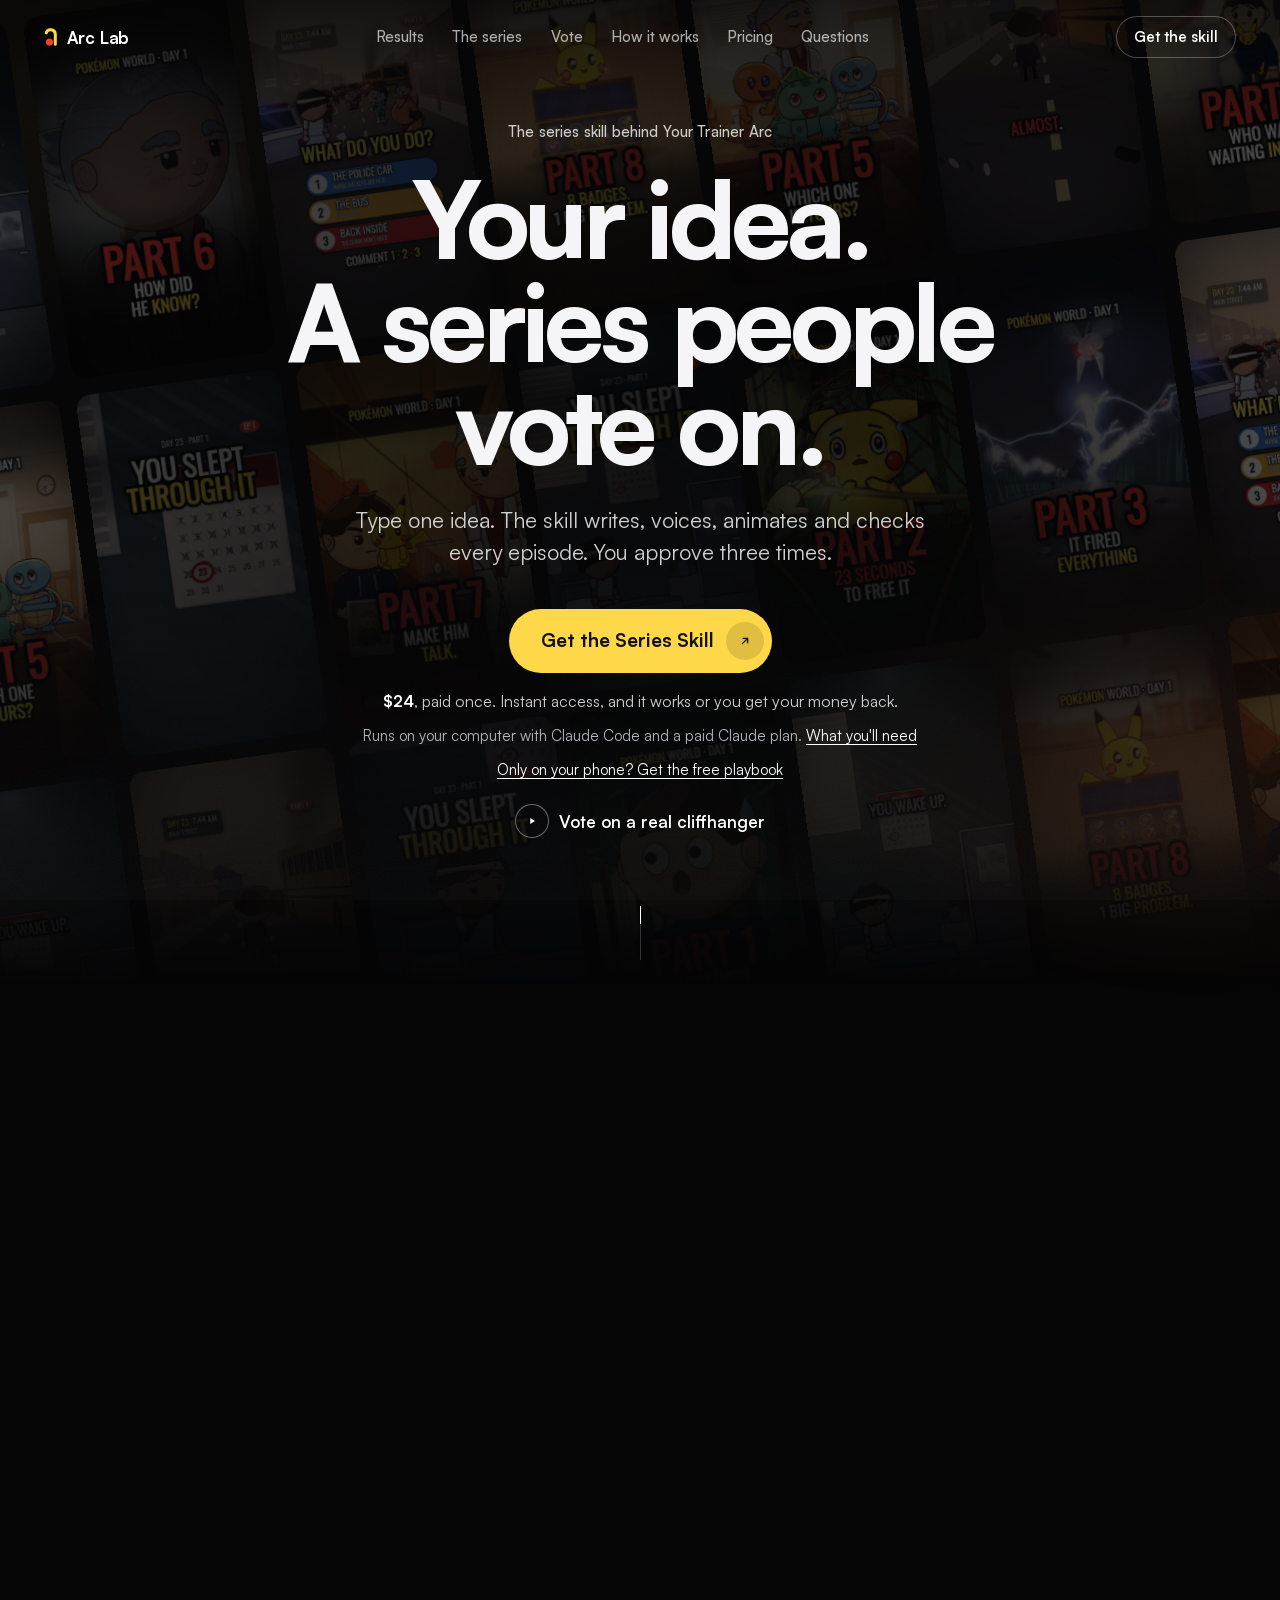
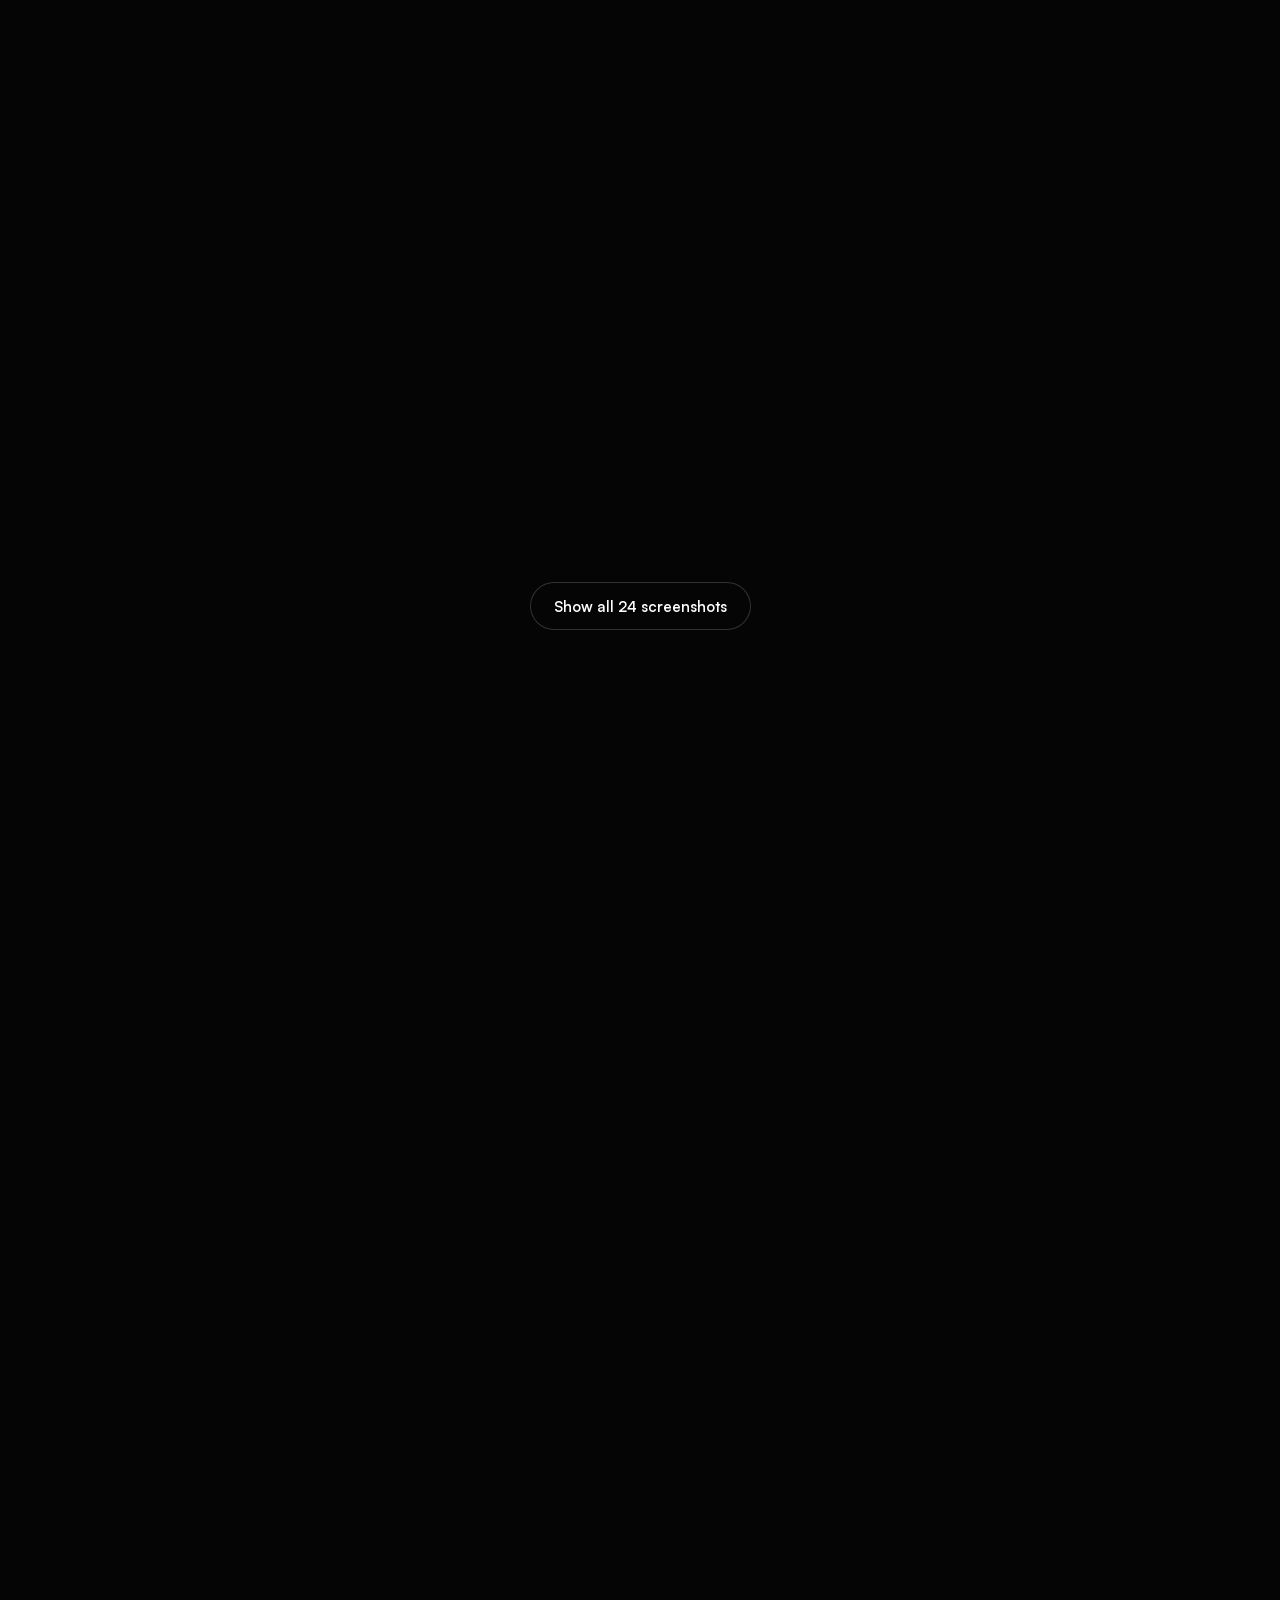
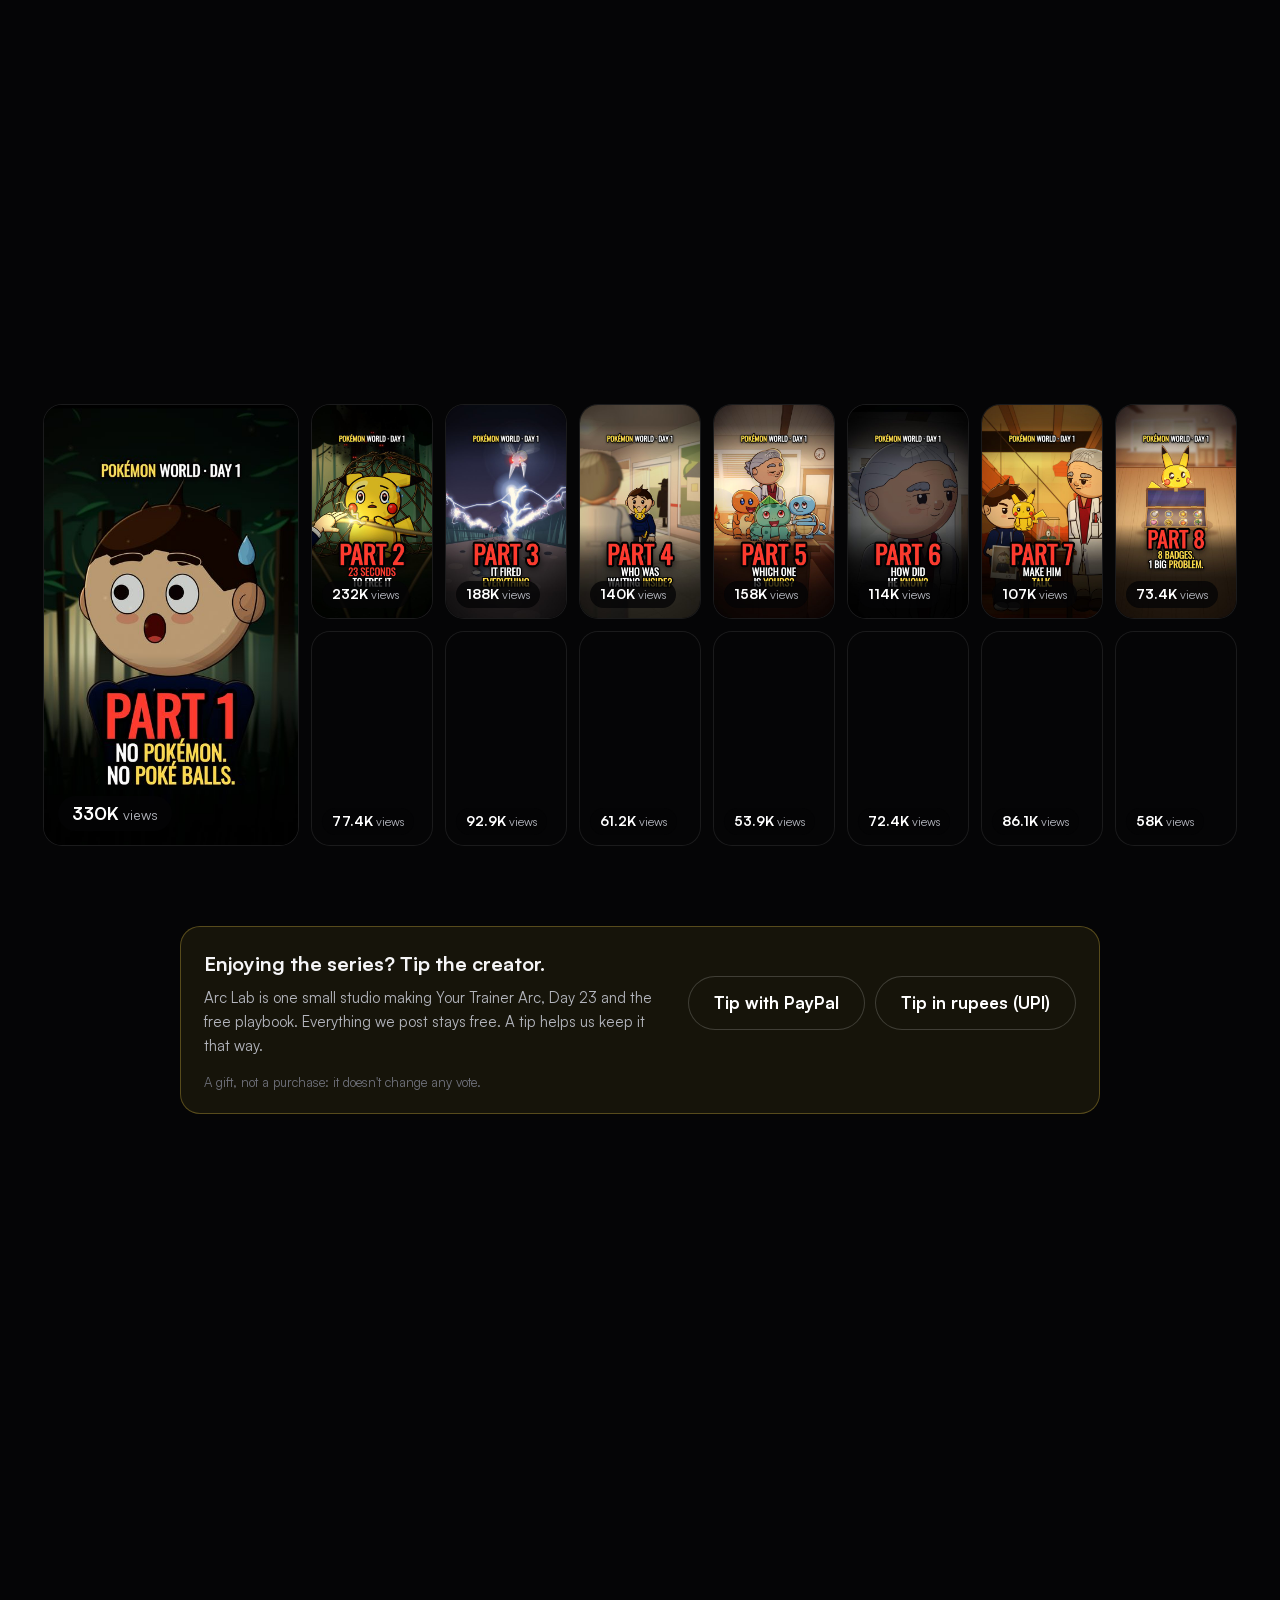
==== index.html @ b84cba88 "Clean-up: remove hidden waitlist/40% copy, part-count note, Product+Organization structured data" ====
<!doctype html>
<html lang="en">
<head>
<meta charset="utf-8">
<meta name="viewport" content="width=device-width, initial-scale=1, viewport-fit=cover">
<meta http-equiv="Content-Security-Policy" content="default-src 'none'; script-src 'self' https://cloud.umami.is; style-src 'self'; img-src 'self' data:; media-src 'self'; font-src 'self'; connect-src https://raw.githubusercontent.com https://docs.google.com https://*.googleusercontent.com https://gateway.umami.is https://app.kit.com; base-uri 'none'; form-action 'none'">
<title>Arc Lab: the series skill behind Your Trainer Arc</title>
<meta name="description" content="A code toolkit for voted, animated story series: our code draws every frame. The method behind Your Trainer Arc, whose Instagram account got 2.7M views in 16 days. $24 once, works-or-refund guarantee, free playbook.">
<link rel="canonical" href="https://arclabstudios.com/">
<meta property="og:type" content="website">
<meta property="og:site_name" content="Arc Lab">
<meta property="og:title" content="Arc Lab: the series skill behind Your Trainer Arc">
<meta property="og:description" content="A code toolkit for voted, animated story series: our code draws every frame. The method behind Your Trainer Arc, whose Instagram account got 2.7M views in 16 days. $24 once, works-or-refund guarantee, free playbook.">
<meta property="og:url" content="https://arclabstudios.com/">
<meta property="og:image" content="https://arclabstudios.com/assets/og.png">
<meta property="og:image:width" content="1200">
<meta property="og:image:height" content="630">
<meta property="og:image:alt" content="Arc Lab. Your idea. A series people vote on.">
<meta name="twitter:card" content="summary_large_image">
<meta name="theme-color" content="#050506">
<meta name="referrer" content="no-referrer">
<link rel="icon" href="favicon.ico" sizes="32x32">
<link rel="icon" href="assets/favicon.svg?v=2" type="image/svg+xml">
<link rel="apple-touch-icon" href="assets/apple-touch-icon.png">
<link rel="preload" href="assets/fonts/Satoshi-Variable.woff2" as="font" type="font/woff2" crossorigin>
<link rel="stylesheet" href="assets/site.css?v=21">
<script defer src="assets/links.js?v=1"></script>
<script defer src="assets/site.js?v=19"></script>
<script defer src="assets/wall.js?v=1"></script>
<script defer src="assets/idea.js?v=2"></script>
<script type="application/ld+json">{"@context":"https://schema.org","@graph":[{"@type":"Organization","@id":"https://arclabstudios.com/#org","name":"Arc Lab","url":"https://arclabstudios.com/","email":"contact@arclabstudios.com","logo":"https://arclabstudios.com/assets/apple-touch-icon.png"},{"@type":"Product","name":"Arc Lab Series Skill","description":"A Claude Code skill that writes, voices and animates a short series from one idea, drawn in code, with an audience vote at the end of every episode.","brand":{"@id":"https://arclabstudios.com/#org"},"offers":{"@type":"Offer","price":"24.00","priceCurrency":"USD","availability":"https://schema.org/InStock","url":"https://arclabstudios.com/#pricing","seller":{"@id":"https://arclabstudios.com/#org"}}}]}</script>
</head>
<body>
<a class="skip" href="#main">Skip to the page</a>

<header class="bar">
  <a class="mark" href="./" aria-label="Arc Lab, home">
    <svg viewBox="14 0 36 64" width="13.5" height="24" aria-hidden="true"><g transform="translate(-0.875 -1.75)"><path d="M45 53 V27 A12.5 12.5 0 0 0 20.75 22.72" fill="none" stroke="currentColor" stroke-width="8" stroke-linecap="round"/><circle cx="29.5" cy="47.2" r="9.6" class="mark-dot"/></g></svg>
    Arc Lab
  </a>
  <nav class="bar-nav" aria-label="On this page">
    <a href="#proof">Results</a>
    <a href="#watch">The series</a>
    <a href="#vote">Vote</a>
    <a href="#how">How it works</a>
    <a href="#pricing">Pricing</a>
    <a href="#faq">Questions</a>
  </nav>
  <a class="bar-cta" href="#pricing" data-show="public" hidden>Get the skill</a>
</header>

<main id="main">
  <!-- 1. the opening: one full-screen shot, one line -->
  <section class="open" aria-labelledby="open-h">
    <div class="open-back" aria-hidden="true"><div class="open-wall"></div></div>
    <div class="open-in">
      <p class="kicker">The series skill behind Your Trainer Arc</p>
      <h1 id="open-h"><span class="hl"><span>Your idea.</span></span> <span class="hl"><span>A series people vote on.</span></span></h1>
      <p class="open-sub">Type one idea. The skill writes, voices, animates and checks every episode. You approve three times.</p>
      <p class="open-perk dm-perk" data-dm-playbook hidden><a href="#join" data-join data-place="dm-banner">Here for the free playbook? Get it here</a></p>
      <div class="hero-buy" data-show="public" hidden>
        <a class="pill pill-xl" href="#pricing" data-buy="public" data-place="hero">Get the Series Skill<span class="pill-ic" aria-hidden="true"><svg viewBox="0 0 16 16" width="14" height="14"><path d="M5 11 11 5M6 5h5v5" fill="none" stroke="currentColor" stroke-width="1.6" stroke-linecap="round" stroke-linejoin="round"/></svg></span></a>
        <p class="live" data-live-buyers hidden></p>
        <p class="hb-note"><b>$24</b>, paid once. Instant access, and it works or you get your money back.</p>
        <p class="hb-need">Runs on your computer with Claude Code and a paid Claude plan. <a href="#need">What you'll need</a></p>
        <p class="hb-need"><a href="#join" data-join data-place="hero-free">Only on your phone? Get the free playbook</a></p>
      </div>
      <a class="link-play hero-vote" href="#vote">Vote on a real cliffhanger</a>
    </div>
    <a class="cue" href="#proof" aria-label="Scroll to the numbers"><span></span></a>
  </section>

  <!-- 2. the proof: the headline number, what the views turned into, part after part, then every screenshot -->
  <section class="proof" id="proof" aria-labelledby="proof-h">
    <h2 id="proof-h" class="statement rv"><span>2.7 million views.</span> <span class="dim">16 days.</span></h2>
    <p class="proof-note rv">Your Trainer Arc's Instagram account, from Part&nbsp;1 on 20&nbsp;October to 4&nbsp;November, behind-the-scenes reels included. The 15 main parts alone have 1.84&nbsp;million views.</p>

    <div class="proof-block">
      <h3 class="receipts-h rv">What the views turned into.</h3>
      <ol class="path" aria-label="What the views turned into, step by step">
        <li class="rv"><small>Watched</small><b>666,759</b><span>different accounts. Views count plays; viewers count each account once.</span></li>
        <li class="rv"><small>Followed</small><b>20,154</b><span>followers on 5&nbsp;November, up from 690 on 1&nbsp;October. Best day: +3,269 on 25&nbsp;October.</span></li>
        <li class="rv"><small>Joined our list</small><b>1,420</b><span>people by 4&nbsp;November. The first 500 founding spots filled in about 46&nbsp;hours.</span></li>
        <li class="rv"><small>Bought the skill</small><b data-buyers="n">43</b><span>people in <span data-buyers="countries">19</span> countries since it went on sale on 1&nbsp;November.</span></li>
      </ol>
      <p class="lead rv">That's what an audience gives you: people to tell when you make the next thing, whether it's a guide, a product or your next series.</p>
      <p class="proof-note rv">No one can honestly promise you views, and we won't. These are our numbers, not a forecast of yours. The Instagram screenshots are below; the list and sales numbers come from our sign-up and order records.</p>
      <div class="path-cta rv">
        <a class="pill" href="#pricing" data-buy="public" data-place="proof" data-show="public" hidden>Start your own series<span class="pill-ic" aria-hidden="true"><svg viewBox="0 0 16 16" width="14" height="14"><path d="M5 11 11 5M6 5h5v5" fill="none" stroke="currentColor" stroke-width="1.6" stroke-linecap="round" stroke-linejoin="round"/></svg></span></a>
      </div>
    </div>

    <div class="proof-block">
      <h3 class="receipts-h rv">Part after part.</h3>
      <p class="proof-note rv">Every part ends on a vote, and the next part opens on the result. Part&nbsp;1 alone brought 3,034 follows.</p>
      <ul class="figures rv" aria-label="How the series did, part after part">
        <li><b>100K+</b><span>votes on what happens next, across the series</span></li>
        <li><b>70%</b><span>as many views on Part&nbsp;2 as on Part&nbsp;1: 232K vs 330K</span></li>
        <li><b>53K+</b><span>views on every one of the 15 parts by 4&nbsp;November</span></li>
        <li><b>80%+</b><span>of plays went past the first 3&nbsp;seconds on our five least-skipped reels</span></li>
      </ul>
      <p class="tally rv">In the last 30 days: <b>196,661</b> likes, comments, saves and shares from <b>80,340</b> accounts, and <b>211,978</b> visits to our profile.</p>
      <p class="tally rv">On 31&nbsp;October, <b>75.4%</b> of our followers were 18 to 34, and the United States was the top country (<b>33.7%</b>), then India (16.1%). A different story draws different people.</p>
    </div>

    <div class="receipts">
      <h3 class="receipts-h rv">As Instagram shows it.</h3>
      <p class="lead rv">Our account's insights: the first from 4&nbsp;November, the rest screen-recorded on 31&nbsp;October, and each poll as it stood on 26 and 27&nbsp;October. Tap one to see it full size.</p>
      <ul class="wall">
        <li class="rv"><a href="assets/proof/ig_views_4nov.jpg"><img src="assets/proof/ig_views_4nov.jpg" width="840" height="490" loading="lazy" alt="Instagram account insights for @yourtrainerarc on 4 November, last 30 days: Views 2,736,740, 85.3% from non-followers, 93.2% from reels, and Viewers 666,759."></a><p><b>2,736,740 views</b> and <b>666,759 viewers</b> in the last 30 days, on 4&nbsp;November</p></li>
        <li class="rv"><a href="assets/proof/ig_views.jpg"><img src="assets/proof/ig_views.jpg" width="900" height="1052" loading="lazy" alt="Instagram insights for @yourtrainerarc, last 30 days: Reel views 20,46,275 and Viewers 5,91,801, with a daily views chart that stays near zero until 19 to 20 October, then rises."></a><p>On 31&nbsp;October: <b>2,046,275 reel views</b> and <b>591,801 viewers</b>. The app groups digits the Indian way: 20,46,275 is 2,046,275.</p></li>
        <li class="rv"><a href="assets/proof/ig_followers.jpg"><img src="assets/proof/ig_followers.jpg" width="900" height="1328" loading="lazy" alt="Instagram audience tab: Followers 14,077, up 1,940.1% since 1 October, with the follower growth chart showing 3,269 on 25 October."></a><p><b>14,077 followers</b> at 8&nbsp;PM on 31&nbsp;October (the profile showed 14.1K later that night), more than 20 times the 690 on 1&nbsp;October. Best day: <b>+3,269</b> on 25&nbsp;October.</p></li>
        <li class="rv"><a href="assets/proof/ig_most_views.jpg"><img src="assets/proof/ig_most_views.jpg" width="900" height="1560" loading="lazy" alt="Instagram reels sorted by most views: 321K, 280K, 220K, 177K, 149K, 130K and 107K."></a><p>Our most-viewed reels: <b>321K</b>, 280K, 220K, 177K, 149K, 130K, 107K</p></li>
        <li class="rv"><a href="assets/proof/ig_most_follows.jpg"><img src="assets/proof/ig_most_follows.jpg" width="900" height="1560" loading="lazy" alt="Instagram reels sorted by most follows: 3,034, 2,446, 1,496, 1,274 and 1,150."></a><p><b>3,034 follows</b> from Part&nbsp;1, the most of any reel</p></li>
        <li class="rv"><a href="assets/proof/vote_p1.jpg"><img src="assets/proof/vote_p1.jpg" width="920" height="593" loading="lazy" alt="Part 1 poll on Instagram: 14.4K responses."></a><p><b>14.4K votes</b> on Part 1</p></li>
        <li class="rv"><a href="assets/proof/ig_skip.jpg"><img src="assets/proof/ig_skip.jpg" width="900" height="1560" loading="lazy" alt="Instagram reels sorted by lowest skip rate: 17.37%, 17.44%, 18.95%, 19.19% and 19.82%."></a><p>Lowest skip rates: <b>17.37%</b> to <b>19.82%</b>. More than 4 in 5 plays went past 3&nbsp;seconds.</p></li>
        <li class="rv"><a href="assets/proof/ig_net_followers.jpg"><img src="assets/proof/ig_net_followers.jpg" width="900" height="1052" loading="lazy" alt="Instagram insights, last 30 days: Net followers +13,387 and Likes 1,11,085, with the daily follower chart."></a><p><b>+13,387 net followers</b> and <b>111,085 likes</b></p></li>
        <li class="rv"><a href="assets/proof/ig_likes_comments.jpg"><img src="assets/proof/ig_likes_comments.jpg" width="900" height="522" loading="lazy" alt="Instagram insights, last 30 days: Comments 7,672 and Reposts 1,956."></a><p><b>1,956 reposts</b>, and 7,672 comments with our own automatic replies included</p></li>
        <li class="rv"><a href="assets/proof/ig_shares_saves.jpg"><img src="assets/proof/ig_shares_saves.jpg" width="900" height="522" loading="lazy" alt="Instagram insights, last 30 days: Shares 7,858 and Saves 12,890."></a><p><b>12,890 saves</b> and <b>7,858 shares</b></p></li>
        <li class="rv"><a href="assets/proof/ig_most_views_2.jpg"><img src="assets/proof/ig_most_views_2.jpg" width="900" height="1560" loading="lazy" alt="More reels by views: Part 6 107K, Part 7 99,231, two behind-the-scenes reels at 90,284 and 77,835, Part 10 67,684, Part 9 66,714 and Part 8 61,579."></a><p>Parts 6 to 10: from <b>61,579</b> to <b>107K</b> views each</p></li>
        <li class="rv"><a href="assets/proof/ig_most_views_3.jpg"><img src="assets/proof/ig_most_views_3.jpg" width="900" height="1560" loading="lazy" alt="More reels by views, including Part 11 at 42,651, 22 hours after posting."></a><p><b>42,651 views</b> on Part 11, 22 hours in</p></li>
        <li class="rv"><a href="assets/proof/ig_most_comments.jpg"><img src="assets/proof/ig_most_comments.jpg" width="900" height="1560" loading="lazy" alt="Instagram reels sorted by most comments: 3.2K and 2K on two behind-the-scenes reels, then 311, 270 and 203."></a><p><b>3.2K</b> and <b>2K comments</b> on the two reels that offered our free playbook. Instagram counts replies too, including our own automatic ones.</p></li>
        <li class="rv"><a href="assets/proof/ig_gender_age.jpg"><img src="assets/proof/ig_gender_age.jpg" width="900" height="1493" loading="lazy" alt="Instagram audience, followers: women 7.0%, men 93.0%; ages 13 to 17 12.8%, 18 to 24 35.6%, 25 to 34 39.8%, 35 to 44 9.0%, 45 to 54 2.0%, 55 to 64 0.3%, 65 and over 0.4%."></a><p>Followers: <b>75.4%</b> are 18 to 34</p></li>
        <li class="rv"><a href="assets/proof/ig_countries.jpg"><img src="assets/proof/ig_countries.jpg" width="900" height="1164" loading="lazy" alt="Instagram audience, followers' top countries: United States 33.7%, India 16.1%, Brazil 4.2%, United Kingdom 4.1%, Germany 3.7%."></a><p>Followers: <b>33.7%</b> in the United States</p></li>
        <li class="rv"><a href="assets/proof/vote_p1t.jpg"><img src="assets/proof/vote_p1t.jpg" width="920" height="593" loading="lazy" alt="Poll on a second Part 1 post: 10.7K responses."></a><p><b>10.7K votes</b> on a second Part 1 post</p></li>
        <li class="rv"><a href="assets/proof/vote_p2.jpg"><img src="assets/proof/vote_p2.jpg" width="920" height="593" loading="lazy" alt="Part 2 poll on Instagram: 15.4K responses."></a><p><b>15.4K votes</b> on Part 2</p></li>
        <li class="rv"><a href="assets/proof/vote_p2t.jpg"><img src="assets/proof/vote_p2t.jpg" width="920" height="593" loading="lazy" alt="Poll on a second Part 2 post: 2,265 responses."></a><p><b>2,265 votes</b> on a second Part 2 post</p></li>
        <li class="rv"><a href="assets/proof/vote_p3.jpg"><img src="assets/proof/vote_p3.jpg" width="920" height="593" loading="lazy" alt="Part 3 poll on Instagram: 12.3K responses."></a><p><b>12.3K votes</b> on Part 3</p></li>
        <li class="rv"><a href="assets/proof/vote_p3t.jpg"><img src="assets/proof/vote_p3t.jpg" width="920" height="593" loading="lazy" alt="Poll on a second Part 3 post: 363 responses."></a><p><b>363 votes</b> on a second Part 3 post</p></li>
        <li class="rv"><a href="assets/proof/vote_p4.jpg"><img src="assets/proof/vote_p4.jpg" width="920" height="813" loading="lazy" alt="Part 4 poll on Instagram: 12.1K responses."></a><p><b>12.1K votes</b> on Part 4</p></li>
        <li class="rv"><a href="assets/proof/vote_p5.jpg"><img src="assets/proof/vote_p5.jpg" width="920" height="673" loading="lazy" alt="Part 5 poll on Instagram: 14K responses."></a><p><b>14K votes</b> on Part 5</p></li>
        <li class="rv"><a href="assets/proof/vote_p6.jpg"><img src="assets/proof/vote_p6.jpg" width="920" height="628" loading="lazy" alt="Part 6 poll on Instagram: 10.4K responses."></a><p><b>10.4K votes</b> on Part 6</p></li>
        <li class="rv"><a href="assets/proof/vote_p7.jpg"><img src="assets/proof/vote_p7.jpg" width="920" height="663" loading="lazy" alt="Part 7 poll on Instagram, two hours after posting: 2,708 responses."></a><p><b>2,708 votes</b> on Part 7, two hours in</p></li>
      </ul>
      <button type="button" class="wall-more" hidden>Show all the screenshots</button>
      <p class="fine rv">The headline numbers are the insights for @yourtrainerarc on 4&nbsp;November 2026, for the last 30 days (the first screenshot). The daily charts sit near zero until Part&nbsp;1 went up on 20&nbsp;October, which is why we say 16 days. The other Instagram screenshots are from Instagram's Edits app, screen-recorded on 31&nbsp;October 2026. Account totals cover every reel on the account: the 11 main parts posted by 31&nbsp;October, trial versions and second posts, a recap, and four behind-the-scenes Arc Lab reels (about 184K views between them). Each part's count is its total on 31&nbsp;October. Poll screenshots are from 26 and 27&nbsp;October. The 100K+ votes total comes from our records: the polls pictured here add up to 94,636, and Part&nbsp;8's two polls added 6,887. The 20,154 follower count is the number on the @yourtrainerarc profile on 5&nbsp;November, which anyone can check. List and email numbers come from our sign-up records. Screenshots are cropped to the numbers, and other people's names are left out. Your Trainer Arc is our free, unofficial Pokémon fan series, so it started in a world people already know. The Series Skill contains no Pokémon characters, art or sounds, and your series starts from your own idea.</p>
    </div>
  </section>

  <!-- 3. the work itself -->
  <section class="watch" id="watch" aria-labelledby="watch-h">
    <div class="watch-head">
      <h2 id="watch-h" class="statement-sm rv">Watch what one idea became.</h2>
      <p class="lead rv">Every part ends on a cliffhanger and a vote. The comments decide what happens next.</p>
    </div>
    <figure class="device rv">
      <div class="device-frame"><div class="device-screen">
        <video id="reel" src="assets/yta/montage.mp4" poster="assets/yta/montage_poster.jpg" muted loop playsinline preload="metadata" controls aria-label="Highlights from Parts 1 to 6 of Your Trainer Arc, without sound"></video>
      </div></div>
      <figcaption>Parts 1 to 6, in 18 seconds.</figcaption>
    </figure>
    <ol class="reel-row" aria-label="Parts 1 to 15, with their Instagram views on 4 November">
      <li><a href="https://youtube.com/shorts/gtaL6tqougE"><img src="assets/yta/cover_p1.jpg" width="432" height="768" loading="lazy" alt="Part 1 cover: No Pokémon. No Poké Balls."><span><b>330K</b> views</span></a></li>
      <li><a href="https://youtube.com/shorts/ZtN7Vpp41gI"><img src="assets/yta/cover_p2.jpg" width="432" height="768" loading="lazy" alt="Part 2 cover: 23 seconds to free it."><span><b>232K</b> views</span></a></li>
      <li><a href="https://youtube.com/shorts/cP_c-swfRIc"><img src="assets/yta/cover_p3.jpg" width="432" height="768" loading="lazy" alt="Part 3 cover: It fired everything."><span><b>188K</b> views</span></a></li>
      <li><a href="https://youtube.com/shorts/3qeuwRZTZ5U"><img src="assets/yta/cover_p4.jpg" width="432" height="768" loading="lazy" alt="Part 4 cover: Who was waiting inside?"><span><b>140K</b> views</span></a></li>
      <li><a href="https://youtube.com/shorts/NoYyJjhd0Z4"><img src="assets/yta/cover_p5.jpg" width="432" height="768" loading="lazy" alt="Part 5 cover: Which one is yours?"><span><b>158K</b> views</span></a></li>
      <li><a href="https://youtube.com/shorts/NE2itZXlHsI"><img src="assets/yta/cover_p6.jpg" width="432" height="768" loading="lazy" alt="Part 6 cover: How did he know?"><span><b>114K</b> views</span></a></li>
      <li><a href="https://youtube.com/shorts/clw81dJMsaw"><img src="assets/yta/cover_p7.jpg" width="432" height="768" loading="lazy" alt="Part 7 cover: Make him talk."><span><b>107K</b> views</span></a></li>
      <li><a href="https://youtube.com/shorts/qzHevKpGcFw"><img src="assets/yta/cover_p8.jpg" width="432" height="768" loading="lazy" alt="Part 8 cover: 8 badges. 1 big problem."><span><b>73.4K</b> views</span></a></li>
      <li><a href="https://youtube.com/shorts/DCs7PqcAOAY"><img src="assets/yta/cover_p9.jpg" width="432" height="768" loading="lazy" alt="Part 9 cover: First catch. It fought back."><span><b>77.4K</b> views</span></a></li>
      <li><a href="https://youtube.com/shorts/oTN2Ooqzg9s"><img src="assets/yta/cover_p10.jpg" width="432" height="768" loading="lazy" alt="Part 10 cover: Poisoned. Still won."><span><b>92.9K</b> views</span></a></li>
      <li><a href="https://youtube.com/shorts/DHh36ngw2Dc"><img src="assets/yta/cover_p11.jpg" width="432" height="768" loading="lazy" alt="Part 11 cover: Three balls. Zero caught."><span><b>61.2K</b> views</span></a></li>
      <li><a href="https://youtube.com/shorts/ZDFiPE47QLM"><img src="assets/yta/cover_p12.jpg" width="432" height="768" loading="lazy" alt="Part 12 cover: It never sleeps."><span><b>53.9K</b> views</span></a></li>
      <li><a href="https://youtube.com/shorts/OBD03anaiNA"><img src="assets/yta/cover_p13.jpg" width="432" height="768" loading="lazy" alt="Part 13 cover: The bigger they are..."><span><b>72.4K</b> views</span></a></li>
      <li><a href="https://youtube.com/shorts/Dx58-thsl2c"><img src="assets/yta/cover_p14.jpg" width="432" height="768" loading="lazy" alt="Part 14 cover: Level ten. Then him."><span><b>86.1K</b> views</span></a></li>
      <li><a href="https://youtube.com/shorts/TcntIXxnTV0"><img src="assets/yta/cover_p15.jpg" width="432" height="768" loading="lazy" alt="Part 15 cover: He took off his hat."><span><b>58K</b> views</span></a></li>
    </ol>
    <p class="fine rv reel-note">Instagram views on 4 November 2026. Each cover opens the part on YouTube.</p>
  </section>

  <!-- 3a. tip the creator (PayPal worldwide, Razorpay in India); never next to a buy button -->
  <section class="tip-strip" id="tip" aria-labelledby="tip-h">
    <div class="tip-in">
      <div class="tip-copy">
        <h2 id="tip-h">Enjoying the series? Tip the creator.</h2>
        <p>Arc Lab is one small studio making Your Trainer Arc, Day 23 and the free playbook. Everything we post stays free. A tip helps us keep it that way.</p>
      </div>
      <div class="tip-go">
        <a class="pill pill-line" href="https://paypal.me/arclabstudios" target="_blank" rel="noopener" data-umami-event="tip_paypal_home">Tip with PayPal</a>
        <a class="pill pill-line" href="https://razorpay.me/@jashmehtaarclab" target="_blank" rel="noopener" data-umami-event="tip_razorpay_home">Tip in rupees (UPI)</a>
      </div>
      <p class="tip-fine">A gift, not a purchase: it doesn't change any vote.</p>
    </div>
  </section>

  <!-- 3b. you vote: the real end of Part 1 and the real poll -->
  <section class="vote-demo" id="vote" aria-labelledby="vote-h">
    <h2 id="vote-h" class="statement-sm rv">Your turn. Vote.</h2>
    <p class="lead rv">This is the real end of Part 1. Over 14,000 people voted on it. What would you do?</p>
    <div class="vd rv">
      <figure class="vd-shot"><img src="assets/yta/cover_p1.jpg" width="432" height="768" loading="lazy" alt="Part 1 cover: No Pokémon. No Poké Balls."></figure>
      <div class="vd-panel">
        <p class="vd-tag">Part 1 ends here</p>
        <p class="vd-scene">A Pikachu is caught in a poacher's net. A Beedrill swarm is 30 seconds away, and the net takes a minute to cut.</p>
        <div class="vd-opts" role="group" aria-label="Your vote">
          <button type="button" class="vd-opt" data-pct="91" aria-pressed="false"><i class="vd-fill"></i><span class="vd-n">1</span><span class="vd-l">Cut it free</span><span class="vd-p">91%</span></button>
          <button type="button" class="vd-opt" data-pct="9" aria-pressed="false"><i class="vd-fill"></i><span class="vd-n">2</span><span class="vd-l">Run for town</span><span class="vd-p">9%</span></button>
        </div>
        <p class="vd-verdict" aria-live="polite"></p>
        <div class="vd-next" hidden>
          <img src="assets/yta/cover_p2.jpg" width="432" height="768" loading="lazy" alt="Part 2 cover: 23 seconds to free it.">
          <div>
            <p class="vd-tag">So Part 2 was written from the vote</p>
            <p class="vd-title">"23 seconds to free it."</p>
            <p class="vd-meta">220K views. Its poll got 15.4K votes.</p>
          </div>
          <a class="pill" href="#join" data-join data-place="vote">Make your own voted series<span class="pill-ic" aria-hidden="true"><svg viewBox="0 0 16 16" width="14" height="14"><path d="M5 11 11 5M6 5h5v5" fill="none" stroke="currentColor" stroke-width="1.6" stroke-linecap="round" stroke-linejoin="round"/></svg></span></a>
        </div>
      </div>
    </div>
    <p class="fine rv">The real poll under Part 1 on Instagram: 14.4K responses, 91% "Cut it free".</p>
  </section>

  <!-- 3c. what the skill itself made: Day 23, episode 1, playable up to its real vote -->
  <section class="made" id="made" aria-labelledby="made-h">
    <h2 id="made-h" class="statement-sm rv">This one the skill made.</h2>
    <p class="lead rv">Day 23 is our own series, made with the Series Skill from one idea: the story, the voices, every drawing and every check. No famous characters to lean on, and its first six episodes have over 37,000 views on Instagram. Play episode 1. It stops on its real vote.</p>
    <div class="vd made-vd rv" data-voters="">
      <figure class="made-shot">
        <div class="device-frame"><div class="device-screen">
          <video src="assets/d23/ep1.mp4" poster="assets/d23/ep1_poster.jpg" playsinline preload="none" controls aria-label="Day 23, episode 1, with sound"></video>
        </div></div>
        <figcaption>Day 23, episode 1. 38 seconds, sound on.</figcaption>
      </figure>
      <div class="vd-panel">
        <p class="vd-tag">Episode 1 ends here</p>
        <p class="vd-scene">On Main Street, one of the dead turns, then all of them. The dog is waiting. What do you do?</p>
        <div class="vd-opts" role="group" aria-label="Your vote">
          <button type="button" class="vd-opt" data-pct="67" aria-pressed="false"><i class="vd-fill"></i><span class="vd-n">1</span><span class="vd-l">The police car</span><span class="vd-p">67%</span></button>
          <button type="button" class="vd-opt" data-pct="17" aria-pressed="false"><i class="vd-fill"></i><span class="vd-n">2</span><span class="vd-l">The bus</span><span class="vd-p">17%</span></button>
          <button type="button" class="vd-opt" data-pct="17" aria-pressed="false"><i class="vd-fill"></i><span class="vd-n">3</span><span class="vd-l">Back inside</span><span class="vd-p">17%</span></button>
        </div>
        <p class="vd-verdict" aria-live="polite"></p>
        <div class="vd-next vd-next-text" hidden>
          <div>
            <p class="vd-tag">So episode 2 was written from the vote</p>
            <p class="vd-title">You run for the police car.</p>
            <p class="vd-meta">Every Day 23 episode since starts from the last one's vote.</p>
          </div>
          <a class="pill" href="#idea">Try it with your idea<span class="pill-ic" aria-hidden="true"><svg viewBox="0 0 16 16" width="14" height="14"><path d="M5 11 11 5M6 5h5v5" fill="none" stroke="currentColor" stroke-width="1.6" stroke-linecap="round" stroke-linejoin="round"/></svg></span></a>
        </div>
      </div>
    </div>
    <div class="d23-shelf">
      <h3 class="receipts-h rv">Six episodes so far. All of them made with the skill.</h3>
      <p class="proof-note rv">Every episode opens on the last one's vote. A new page with no famous characters, and 37,337 views between them.</p>
      <ol class="reel-row d23-row rv" aria-label="Day 23 episodes 1 to 6, with their Instagram views on 4 November">
        <li><a href="https://www.instagram.com/day23.series/reels/"><img src="assets/d23/cover_a.jpg" width="432" height="768" loading="lazy" alt="Day 23 episode 1 cover: You slept through it."><span><b>3,049</b> views</span></a></li>
        <li><a href="https://www.instagram.com/day23.series/reels/"><img src="assets/d23/cover_ep2.jpg" width="432" height="768" loading="lazy" alt="Day 23 episode 2 cover: The keys aren't in it."><span><b>9,180</b> views</span></a></li>
        <li><a href="https://www.instagram.com/day23.series/reels/"><img src="assets/d23/cover_ep3.jpg" width="432" height="768" loading="lazy" alt="Day 23 part 3 cover: The whole town heard you."><span><b>7,939</b> views</span></a></li>
        <li><a href="https://www.instagram.com/day23.series/reels/"><img src="assets/d23/cover_ep4.jpg" width="432" height="768" loading="lazy" alt="Day 23 part 4 cover: Don't make a sound."><span><b>7,656</b> views</span></a></li>
        <li><a href="https://www.instagram.com/day23.series/reels/"><img src="assets/d23/cover_ep5.jpg" width="432" height="768" loading="lazy" alt="Day 23 part 5 cover: Who's at the door?"><span><b>4,554</b> views</span></a></li>
        <li><a href="https://www.instagram.com/day23.series/reels/"><img src="assets/d23/cover_ep6.jpg" width="432" height="768" loading="lazy" alt="Day 23 part 6 cover: The bridge is full of them."><span><b>4,959</b> views</span></a></li>
      </ol>
    </div>
    <p class="fine rv">Day 23 is a new page on Instagram, @day23.series. The episode 1 above is a re-cut: it opens on the street scene under a title card and has a shorter vote. The poll is from the first post of episode 1, which had 1.6K views, so it was a small poll: 67% the police car, 17% the bus, 17% back inside (rounded). Views are from the page's Reels tab on 4&nbsp;November 2026.</p>
  </section>

  <!-- 5b. plain Claude vs the skill: a real test, 5 Nov -->
  <section class="cmp-sec" id="compare" aria-labelledby="cmp-h">
    <h2 id="cmp-h" class="statement-sm rv">Plain Claude makes a clip. The skill makes a series.</h2>
    <p class="lead rv">We gave plain Claude Code, with no skill, two scenes from our own shows. It did better than you might expect. Here's what each one still didn't have.</p>

    <div class="cmp rv">
      <h3 class="cmp-h">A gym battle from Your Trainer Arc</h3>
      <div class="cmp-pair">
        <figure class="cmp-side">
          <p class="cmp-who">Plain Claude Code</p>
          <div class="cmp-screen"><video src="assets/compare/plain_pokemon.mp4" poster="assets/compare/plain_pokemon.jpg" playsinline preload="none" controls aria-label="Plain Claude Code's gym battle, with sound"></video></div>
          <figcaption><b>A 15-second clip</b>, made in 6&frac12; minutes.</figcaption>
          <ul class="cmp-list cmp-no">
            <li>No voice: no narrator, nobody calls the attack</li>
            <li>No trainer or partner on screen</li>
            <li>Poliwag reads as a blue blob</li>
            <li>The bottom third of the screen is empty</li>
            <li>Nothing carries into a next part</li>
          </ul>
        </figure>
        <figure class="cmp-side cmp-ours">
          <p class="cmp-who">With the Series Skill</p>
          <div class="cmp-screen"><video src="assets/compare/skill_pokemon.mp4" poster="assets/compare/skill_pokemon.jpg" playsinline preload="none" controls aria-label="The same battle in Your Trainer Arc Part 15, with sound"></video></div>
          <figcaption><b>Part 15 of a 16-part series</b>, a 3-minute episode.</figcaption>
          <ul class="cmp-list cmp-yes">
            <li>A narrator, and Red calls every attack</li>
            <li>The same Red and Pikachu as in every part</li>
            <li>The tip on screen: two weaknesses stack, &times;4</li>
            <li>Captions, and the day and time in the corner</li>
            <li>Ends on a vote for the next part</li>
          </ul>
        </figure>
      </div>
    </div>

    <div class="cmp rv">
      <h3 class="cmp-h">The opening of Day 23, episode 6</h3>
      <div class="cmp-pair">
        <figure class="cmp-side">
          <p class="cmp-who">Plain Claude Code</p>
          <div class="cmp-screen"><video src="assets/compare/plain_day23.mp4" poster="assets/compare/plain_day23.jpg" playsinline preload="none" controls aria-label="Plain Claude Code's Day 23 opening, with sound"></video></div>
          <figcaption><b>A 15-second clip</b>, made in 12 minutes. It looks good.</figcaption>
          <ul class="cmp-list cmp-no">
            <li>No voice at all</li>
            <li>Characters only ever seen from the side</li>
            <li>One long shot, no cuts</li>
            <li>New characters, not the ones from episodes 1 to 5</li>
          </ul>
        </figure>
        <figure class="cmp-side cmp-ours">
          <p class="cmp-who">With the Series Skill</p>
          <div class="cmp-screen"><video src="assets/compare/skill_day23.mp4" poster="assets/compare/skill_day23.jpg" playsinline preload="none" controls aria-label="The opening of Day 23 episode 6, with sound"></video></div>
          <figcaption><b>Episode 6 of Day 23</b>, a 3-minute episode.</figcaption>
          <ul class="cmp-list cmp-yes">
            <li>Narrated, with voiced characters</li>
            <li>The same characters and places as episodes 1 to 5</li>
            <li>Shots that cut and move with the story</li>
            <li>Opens on episode 5's vote and ends on a new one</li>
          </ul>
        </figure>
      </div>
    </div>

    <details class="cmp-how rv">
      <summary>How we ran the test</summary>
      <p>On 5 November 2026 we asked plain Claude Code (the same model, Claude Opus) for each scene in an empty folder, with no skill and no voice service, and allowed it an hour. It finished both on its own, in 6&frac12; and 12 minutes. It could still read our computer's own short notes, such as where Instagram's buttons sit, so it had a little more help than a fresh install would. The plain videos are shown whole. Ours are 15-second cuts from the posted episodes.</p>
      <p>What we typed for the battle: <q>A Pok&eacute;mon gym battle in the style of the Game Boy Advance games (FireRed). Leader Brock sends out Geodude, I send out my Poliwag, Poliwag uses Water Gun, it's super effective (x4, because Geodude is Rock and Ground), and Geodude faints. Include the battle HUD, the text box messages, and make it look good enough to post.</q></p>
      <p>What we typed for Day 23: <q>The first 15 seconds of an episode of my zombie survival series Day 23. A boy, a girl and their dog push off from a wooden creek house in a small rowboat at dawn while zombies stumble out of the house behind them. Open with a hook card, show a DAY 23 &middot; 8:08 AM corner label and last episode's vote result, add captions. Make it look good enough to post.</q></p>
    </details>
  </section>

  <!-- 5c. series that buyers made with the skill (shown with their OK) -->
  <section class="byyou-sec" id="made-by-you" aria-labelledby="byyou-h">
    <h2 id="byyou-h" class="statement-sm rv">Made by you.</h2>
    <p class="lead rv">Not ours. Three Instagram pages that got the skill and started their own series in the first days. Tap one to watch it.</p>
    <ul class="byyou rv">
      <li>
        <a href="https://www.instagram.com/ladiesnightsglist/reel/DfU2ZbOPPEE/">
          <img src="assets/madeby/ladiesnight.jpg" width="300" height="533" loading="lazy" alt="A cartoon rooftop bar at night, from the Ladies Night series, episode 1">
          <span class="by-who">@ladiesnightsglist</span>
          <span class="by-what">A nightlife page in Singapore. Episode 1: a drink, no name. Who sent it?</span>
          <span class="by-views"><b>1,991</b> views on episode 1</span>
        </a>
      </li>
      <li>
        <a href="https://www.instagram.com/scrapandrollmma/reel/DfSuLPlSQUu/">
          <img src="assets/madeby/scrapandroll.jpg" width="300" height="533" loading="lazy" alt="A cartoon fighter kneeling in the cage after losing, captioned You lose">
          <span class="by-who">@scrapandrollmma</span>
          <span class="by-what">An MMA news page. A fighter's story: 30 days to make it, then one shot at the league.</span>
          <span class="by-views"><b>4,649</b> views on two episodes</span>
        </a>
      </li>
      <li>
        <a href="https://www.instagram.com/onewayout.daily/reel/DfR6Aljs0lb/">
          <img src="assets/madeby/onewayout.jpg" width="300" height="533" loading="lazy" alt="A cartoon prison guard with a lantern on a wooden lookout at night, from One Way Out">
          <span class="by-who">@onewayout.daily</span>
          <span class="by-what">A brand-new escape-riddle page. A new death-trap every day.</span>
          <span class="by-views"><b>3,238</b> views on three episodes</span>
        </a>
      </li>
    </ul>
    <p class="fine rv">Shown with each creator's OK. Views are from their Instagram pages on 5&nbsp;November 2026. Made one? Tag @yourtrainerarc and we may ask to show it here.</p>
  </section>

  <!-- 4. the product: the skill running -->

  <section class="run" id="how" aria-labelledby="run-h">
    <h2 id="run-h" class="statement-sm rv">One idea in. A finished episode out.</h2>
    <p class="lead rv">The skill runs every step. It stops three times for your OK.</p>
    <figure class="term rv" id="term">
      <div class="term-bar"><i></i><i></i><i></i><span>arc-lab-series</span></div>
      <div class="term-body" aria-hidden="true">
        <p class="t-cmd"><span class="t-p">&gt;</span> <span class="t-typed">You wake up 23 days after the world ended. A stray dog knows the way out. Viewers vote every episode.</span></p>
        <p class="t-ln" data-n="0"><span class="t-ok">✓</span> Series bible <em>4 rules of the world, 4 mysteries, 4 planted clues</em></p>
        <p class="t-ln t-you" data-n="1"><span class="t-ok">✓</span> Episode 1 script <em>38 seconds, a cliffhanger and a three-way vote</em> <b>approved by you</b></p>
        <p class="t-ln" data-n="2"><span class="t-ok">✓</span> Voices <em>the narrator, every word checked against the script</em></p>
        <p class="t-ln t-you" data-n="3"><span class="t-ok">✓</span> The look <em>the patient, the dog and the dead, drawn in code</em> <b>approved by you</b></p>
        <p class="t-ln" data-n="4"><span class="t-ok">✓</span> Build <em>every shot, split across parallel agents</em></p>
        <p class="t-ln" data-n="5"><span class="t-ok">✓</span> Sound <em>effects and ambience, mixed for Shorts and Reels</em></p>
        <p class="t-ln t-you" data-n="6"><span class="t-ok">✓</span> Frame check <em>every frame reviewed, 7 fixes, then the full render</em> <b>approved by you</b></p>
        <p class="t-ln t-done" data-n="7"><span class="t-ok">▶</span> Episode 1 ready <em>video, 3 cover options, captions and the pinned vote comment</em></p>
      </div>
      <p class="sr">A run of the skill: you type an idea, then the skill builds the series bible, the script (you approve), the voices, the look (you approve), the shots, the sound and a frame check (you approve), and hands you a finished episode with its posting pack.</p>
      <figcaption>An illustration of one run. The next episode is written from your audience's votes.</figcaption>
    </figure>
    <div class="idea rv" id="idea">
      <div class="idea-head">
        <h3>Try it with your own idea.</h3>
        <p>Type your idea in one line. This page fills in a small taste of the skill's first two steps, the series bible and the episode 1 script, from our templates. What you type never leaves this page, and no AI runs on it.</p>
      </div>
      <form class="idea-form" novalidate>
        <label class="sr" for="idea-in">Your series idea, in one line</label>
        <input id="idea-in" type="text" maxlength="140" autocomplete="off" aria-describedby="idea-err" placeholder="A cat runs a heist crew.">
        <button type="submit" class="pill">Fill in my sample</button>
      </form>
      <p class="idea-err" id="idea-err" aria-live="polite"></p>
      <p class="sr" id="idea-status" role="status"></p>
      <div class="idea-out" hidden>
        <p class="idea-tag">A sample, filled in from templates</p>
        <dl>
          <div><dt>Premise</dt><dd data-f="premise"></dd></div>
          <div><dt>The cast</dt><dd><ul data-f="cast"></ul></dd></div>
          <div><dt>Episode 1 ends</dt><dd data-f="cliff"></dd></div>
          <div><dt>The vote</dt><dd><ol data-f="vote"></ol></dd></div>
        </dl>
        <p class="fine">A preview of the shape only. In the skill, the real bible and script are written from your idea, and nothing goes further until you approve them. Original ideas only: if yours borrows someone else's characters, the skill suggests an original take.</p>
      </div>
    </div>
  </section>

  <!-- 5. what's in the box -->
  <section class="box" aria-labelledby="box-h">
    <h2 id="box-h" class="statement-sm rv">Everything in the box.</h2>
    <ul class="box-grid">
      <li class="rv"><svg viewBox="0 0 24 24" aria-hidden="true"><path d="M4 7h16M4 12h10M4 17h7"/></svg><h3>The Series Skill</h3><p>Install it, type your idea, approve three times.</p></li>
      <li class="rv"><svg viewBox="0 0 24 24" aria-hidden="true"><rect x="3.5" y="5" width="17" height="12" rx="2"/><path d="M8 20h8"/></svg><h3>The engine</h3><p>Characters, sets, camera, music, a built-in sound library and every-frame checks, all in code. Voices come from your own ElevenLabs account. No AI video.</p></li>
      <li class="rv"><svg viewBox="0 0 24 24" aria-hidden="true"><circle cx="9" cy="9" r="3.2"/><circle cx="16.5" cy="10.5" r="2.4"/><path d="M3.5 19c.8-3 3-4.5 5.5-4.5s4.7 1.5 5.5 4.5M14 18.5c.6-2 2-3 3.5-3s2.4.8 3 2.5"/></svg><h3>Original character kit</h3><p>A cast and a creature companion you can restyle, and the method to design your own.</p></li>
      <li class="rv"><svg viewBox="0 0 24 24" aria-hidden="true"><path d="M7 3.5h7l4 4V20.5H7z"/><path d="M14 3.5v4h4M10 12h5M10 15.5h5"/></svg><h3>Story templates</h3><p>The series bible, the episode script, the vote end card and the cover maker.</p></li>
      <li class="rv"><svg viewBox="0 0 24 24" aria-hidden="true"><rect x="3.5" y="5.5" width="17" height="13" rx="2"/><path d="M10.5 9.5v5l4-2.5z"/></svg><h3>Lessons</h3><p>Six written lessons on setup and "directing the skill", in the skill now. Short videos by 15 Nov.</p></li>
      <li class="rv"><svg viewBox="0 0 24 24" aria-hidden="true"><path d="M20 12a8 8 0 1 1-2.3-5.7M20 4v4.5h-4.5"/></svg><h3>Every v1 update</h3><p>New features and fixes as we keep making our own series with it.</p></li>
    </ul>
  </section>

  <!-- 7. pricing -->
  <section class="tiers-sec" id="pricing" aria-labelledby="tiers-h">
    <h2 id="tiers-h" class="statement-sm rv">Pricing.</h2>
    <p class="lead rv">Two ways in. Have Claude Code? The Series Skill makes your series on your own computer, drawn in code. No Claude Code? The DIY Kit walks you through making your own, step by step.</p>
    <div class="tiers">
      <article class="tier tier-main rv">
        <p class="tier-tag">Pay once</p>
        <h3>Series Skill</h3>
        <p class="tier-for">The skill and engine to make your own voted series.</p>
        <p class="price" data-show="public" hidden><b>$24</b><span>one-time</span></p>
        <ul><li>The skill and its engine: characters, sets, camera and captions drawn in code, plus an original score and a built-in sound library</li><li>An original character kit and the story templates</li><li>A complete example series: Day 23, episode 1</li><li>Setup and directing lessons</li><li>Every v1 update, and help on our Discord</li></ul>
        <div class="need-check">
          <p class="need-h">Before you buy, check you have:</p>
          <ul class="need-list"><li>A Windows 10/11 or Mac computer (macOS 13+), no GPU needed</li><li>Claude Code with a paid Claude plan (Pro or Max), or a Claude API key</li><li>An ElevenLabs account for the voices (free to try)</li></ul>
          <p class="need-alt">Only on your phone? The <a href="#join" data-join data-place="need">free playbook</a> and the $9 DIY Kit are for you.</p>
        </div>
        <p class="live live-tier" data-live-buyers hidden></p>
        <a class="pill" href="#pricing" data-buy="public" data-place="pricing" data-show="public" hidden>Get the Series Skill<span class="pill-ic" aria-hidden="true"><svg viewBox="0 0 16 16" width="14" height="14"><path d="M5 11 11 5M6 5h5v5" fill="none" stroke="currentColor" stroke-width="1.6" stroke-linecap="round" stroke-linejoin="round"/></svg></span></a>
        <p class="not-ready" data-show="public" hidden>Not ready yet? <a href="#join" data-join data-place="not-ready">Get the free playbook by email</a> and decide later.</p>
        <p class="tier-fine" data-show="public" hidden>Instant download and private GitHub access. It works or your money back: <a href="#need">check what you'll need</a> before you buy.</p>
      </article>
      <article class="tier rv">
        <p class="tier-tag soon" data-no-link="makingof">Out 6 Nov</p>
        <p class="tier-tag" data-has-link="makingof" hidden>No install needed</p>
        <h3>DIY Kit</h3>
        <p class="tier-for">Plan, write and make your own voted series, one step at a time. No Claude Code needed.</p>
        <p class="tier-plain">The free playbook explains the vote loop; this kit walks you through doing it. It's a PDF workbook with fill-in templates: do each step by hand, or paste its prompt into a chat assistant you already use. You make the video yourself (pictures, voice, editing), with a short chapter on putting it together in a free editor. No software, video or sound files.</p>
        <p class="price"><b>$9</b><span>one-time</span></p>
        <p class="price-note" data-no-link="makingof">The list gets 40% off for its first 72 hours.</p>
        <p class="price-note" data-has-link="makingof" hidden>On the list? Use the 40% link we emailed you, until Mon 9 Nov, 9 AM New York.</p>
        <ul><li>Step by step, from one idea to episode 2: your series plan (the "bible"), episode 1 scene by scene, a script timed to the second, the vote, then episode 2's script written from the result</li><li>A written prompt for every step, to paste into a chat assistant, or skip it and fill in the template by hand</li><li>Fill-in templates that open in Word, Google Docs or Pages, from the series plan to the vote count</li><li>How to write your caption, poll and pinned comment and plan your cover, plus a guide to where text sits on a phone screen</li><li>A worked example: Day 23's episode 1 from the idea to the vote, the main notes we gave on it and what we did about each, and the honest result. Its animation was made with the Series Skill, which isn't included.</li></ul>
        <a class="pill pill-line" href="#join" data-join data-place="kit" data-no-link="makingof">Get an email when it's out</a>
        <a class="pill" href="#pricing" data-buy="makingof" data-place="kit" data-has-link="makingof" hidden>Get the DIY Kit<span class="pill-ic" aria-hidden="true"><svg viewBox="0 0 16 16" width="14" height="14"><path d="M5 11 11 5M6 5h5v5" fill="none" stroke="currentColor" stroke-width="1.6" stroke-linecap="round" stroke-linejoin="round"/></svg></span></a>
        <p class="tier-fine" data-has-link="makingof" hidden>Instant download. Working files or your money back.</p>
      </article>
      <article class="tier rv">
        <p class="tier-tag soon">Opens 30 Nov</p>
        <h3>Studio</h3>
        <p class="tier-for">A monthly add-on for Series Skill owners.</p>
        <p class="price"><b>$8</b><span>a month, or $69 a year</span></p>
        <p class="price-note">The list gets 40% off the first payment.</p>
        <ul><li>A new pack every month: characters, sets, a genre kit, score presets</li><li>The members' Discord and a recorded monthly teardown</li><li>Early access to v2</li><li>Keep every pack you download; cancel in two clicks</li><li>The first 50 yearly members keep their price</li></ul>
        <a class="pill pill-line" href="#join" data-join data-place="studio">Get an email when it opens</a>
      </article>
    </div>
    <p class="wall-strip sold-strip rv" data-show="public" hidden>Bought by <b><span data-buyers="n">43</span> creators</b> in <b><span data-buyers="countries">19</span> countries</b> so far.</p>
    <p class="wall-strip" data-wall-strip hidden><span data-wall-names></span> are on our <a href="wall.html">founding wall</a>.</p>
    <ul class="trust rv" aria-label="How buying works">
      <li><svg viewBox="0 0 24 24" aria-hidden="true"><rect x="4.5" y="10.5" width="15" height="10" rx="2"/><path d="M8 10.5V8a4 4 0 0 1 8 0v2.5"/></svg><span><b>Secure checkout by Polar</b>Our shop handles the payment (card, or UPI in India), the receipt and any sales tax. We never see your card details.</span></li>
      <li data-show="public" hidden><svg viewBox="0 0 24 24" aria-hidden="true"><path d="M20 12a8 8 0 1 1-2.3-5.7M20 4v4.5h-4.5"/></svg><span><b>It works, or your money back</b>Can't get it running on a computer that meets <a href="#need">what you'll need</a>? Email us within 14 days. We'll fix it with you, or refund you in full.</span></li>
      <li><svg viewBox="0 0 24 24" aria-hidden="true"><path d="M12 3.5v11M7.5 10l4.5 4.5 4.5-4.5M4.5 19.5h15"/></svg><span><b>Instant access</b>The download, the private repo and Discord help arrive the moment you pay. <a href="start.html">See the setup guide</a>.</span></li>
    </ul>
    <p class="fine reviews-note rv">Prices shown in US dollars. Checkout shows your local price where we have one (₹1,399 in India, €22 in Europe), plus any local tax. In India you can pay by UPI. Every buyer is asked for a review, and we'll show all of them here, good and bad.</p>
  </section>

  <!-- 6. the offer: what joining gets you -->
  <section class="offer" id="join" aria-labelledby="join-h">
    <div class="offer-card rv">
      <h2 id="join-h"><span class="ph" data-show="public" hidden>Not ready yet?<br><span>Start with the free playbook.</span></span></h2>
      <p class="offer-sub" data-show="public" data-no-link="makingof" hidden>How Your Trainer Arc got 11,786 votes in a day: the hook, the vote end card, the pinned comment and the posting rhythm. Free, with an email when the DIY Kit and Studio open.</p>
      <p class="offer-sub" data-show="public" data-has-link="makingof" hidden>How Your Trainer Arc got 11,786 votes in a day: the hook, the vote end card, the pinned comment and the posting rhythm. Free, with an email when Studio opens.</p>
      <div class="founding" id="founding" hidden>
        <div class="fd-top"><p class="fd-h">Founding members: the first <b class="fd-cap"></b> on the list</p><p class="fd-left"></p></div>
        <div class="fd-bar" aria-hidden="true"><i></i></div>
        <p class="fd-perk"></p>
      </div>
      <div class="offer-form">
        <p class="live" data-live="offer" hidden></p>
        <div class="form-slot">
          <p class="form-wait"><a href="https://tally.so/r/Qoo5r1">Open the sign-up form</a></p>
        </div>
        <p class="fine">Just your email. No card, no payment. <a href="privacy.html">How we handle your data</a>.</p>
      </div>
    </div>
  </section>

  <!-- 8. the honest part -->
  <section class="honest" aria-labelledby="honest-h">
    <h2 id="honest-h" class="statement-sm rv">The honest part.</h2>
    <dl class="honest-grid rv">
      <div id="need"><dt>You'll need</dt><dd>For the Series Skill: Claude Code with a paid Claude plan (Pro or Max) or a pay-as-you-go Claude API key; Windows 10/11 or macOS 13+ with about 2 GB free (no GPU); and an ElevenLabs account for the voices (a paid ElevenLabs plan if you'll publish commercially). Music and sound effects need nothing extra. Setup takes about 10 minutes: <a href="start.html">read the setup guide</a>.</dd></div>
      <div><dt>You still decide</dt><dd>The idea, the three approvals and when to post. The skill does the heavy lifting; you stay the director.</dd></div>
      <div><dt>It isn't a Pokémon kit</dt><dd>Your Trainer Arc is our unofficial fan series. The skill ships with original characters and contains no Pokémon characters, art or sounds.</dd></div>
      <div><dt>No promised views</dt><dd>No one can honestly promise a hit. We can show you the format, the process and our own numbers.</dd></div>
    </dl>
  </section>

  <!-- 9. questions -->
  <section class="faq-sec" id="faq" aria-labelledby="faq-h">
    <h2 id="faq-h" class="statement-sm rv">Questions.</h2>
    <div class="faq rv">
      <details><summary>Do I need to know how to code?</summary><p>No. The skill writes and runs the code. You make the creative calls and approve three times per episode.</p></details>
      <details><summary>What do I need?</summary><p>For the Series Skill: Claude Code with a paid Claude plan (Pro or Max) or a pay-as-you-go Claude API key; Windows 10/11 or macOS 13+ with about 2 GB free; and an ElevenLabs account for the voices (a paid ElevenLabs plan if you'll publish commercially). No GPU, and nothing extra for music or sound effects. The <a href="start.html">setup guide</a> shows every step before you buy.</p></details>
      <details><summary>Can I use it without a paid Claude plan?</summary><p>Yes: instead of a paid Claude plan (Pro or Max), you can use a pay-as-you-go Claude API key. An episode takes a few hours of the skill working, so the usage adds up, and we haven't measured what one episode costs: set a spending limit in your API account and check your usage after your first episode. We only list setups we know work: for the Series Skill, other AI apps and free AI services aren't supported. No Claude Code at all? The DIY Kit (out 6 Nov) is a PDF workbook for making a series yourself: do each step by hand, or paste its prompts into a chat assistant.</p></details>
      <details><summary>Do I need ElevenLabs?</summary><p>Yes. This version can't make an episode without your ElevenLabs key: every episode is built around its narration, voiced with ElevenLabs stock voices. It's free to try, and you need a paid ElevenLabs plan if you'll publish commercially. We're testing a free voice that runs on your own computer, but it isn't in this version, so plan on ElevenLabs. If the free voice passes our tests, it will come as a free update. Music and sound effects never need ElevenLabs: the music is an original score made in code, and sound effects come from the skill's built-in library, plus free Pixabay sounds you can choose to fetch.</p></details>
      <details><summary>Is this AI video?</summary><p>No. Our rendering code draws every frame: characters, sets, camera and lighting. No AI model makes the pictures. The narration uses stock voices from your own ElevenLabs account, with no voice cloning.</p></details>
      <details><summary>Is Your Trainer Arc made this way?</summary><p>Yes. Every part was written, voiced, animated in code, mixed and checked using the same steps. The skill packages that process for your own original idea, and it contains no Pokémon characters, art or sounds.</p></details>
      <details><summary>How do I get it after paying?</summary><p>Straight away. Polar emails your receipt, and your order page has the download, an invite to the private GitHub repo and the Discord link for help. Then the <a href="start.html">setup guide</a> takes about 10 minutes.</p></details>
      <details><summary>Do I need GitHub?</summary><p>No. The zip download works the same. A free GitHub account only makes updates a one-line command.</p></details>
      <details><summary>How long does an episode take?</summary><p>Most of the time is the skill working: a few hours for a 30 to 40 second episode, mostly without you. Your part is the idea and three approvals.</p></details>
      <details><summary>Can I make money with what I make?</summary><p>Yes, the original episodes you make are yours. The skill itself can't be shared or resold.</p></details>
      <details><summary>What if it doesn't work for me?</summary><p>Email us within 14 days of buying. We'll help you get it running, and if we can't, you get a full refund. Bought at the 40% early-access price? You keep the 14-day refund, no questions asked. <a href="terms.html#refunds">The details</a>.</p></details>
      <details><summary>Is there a local price where I live?</summary><p>Yes, in many places. Checkout picks it from where you are: for example ₹1,399 in India, R$79 in Brazil, €22 in Europe and £18 in the UK. Paying from India? You can pay by UPI or by card.</p></details>
      <details><summary>What will my card statement say?</summary><p>Polar, our shop, is the seller of record, so the charge may show Polar's name rather than Arc Lab.</p></details>
      <details><summary>Can I buy it now?</summary><p>Yes. It's $24, paid once, with your local price at checkout. You get the download, the private repo and Discord help straight away.</p></details>
      <details><summary>Can I cancel Studio?</summary><p>Yes, any time, in two clicks from your receipt email. You keep every pack you've downloaded.</p></details>
    </div>
  </section>

  <!-- 10. the close -->
  <section class="close" aria-labelledby="close-h">
    <h2 id="close-h" class="statement rv">Make yours.</h2>
    <a class="pill pill-xl rv" href="#pricing" data-buy="public" data-place="close" data-show="public" hidden>Get the Series Skill<span class="pill-ic" aria-hidden="true"><svg viewBox="0 0 16 16" width="14" height="14"><path d="M5 11 11 5M6 5h5v5" fill="none" stroke="currentColor" stroke-width="1.6" stroke-linecap="round" stroke-linejoin="round"/></svg></span></a>
    <p class="fine rv" data-show="public" hidden>$24, paid once. It works or your money back.</p>
  </section>
</main>

<footer class="foot">
  <div class="foot-row">
    <a class="mark" href="./" aria-label="Arc Lab, home">
      <svg viewBox="14 0 36 64" width="12.4" height="22" aria-hidden="true"><g transform="translate(-0.875 -1.75)"><path d="M45 53 V27 A12.5 12.5 0 0 0 20.75 22.72" fill="none" stroke="currentColor" stroke-width="8" stroke-linecap="round"/><circle cx="29.5" cy="47.2" r="9.6" class="mark-dot"/></g></svg>
      Arc Lab
    </a>
    <nav aria-label="Footer"><a href="start.html">Setup guide</a><a href="whats-new.html">What's new</a><a href="https://www.youtube.com/@yourtrainerarc/shorts">Your Trainer Arc on YouTube</a><a href="https://www.instagram.com/yourtrainerarc/">Instagram</a><a href="support.html">Tip Arc Lab</a><a href="terms.html">Terms and refunds</a><a href="privacy.html">Privacy</a><a href="mailto:contact@arclabstudios.com">contact@arclabstudios.com</a></nav>
  </div>
  <p class="legal">© 2026 Arc Lab. Your Trainer Arc is an unofficial, fan-made series and is free to watch. Pokémon © Nintendo / Creatures / GAME FREAK / The Pokémon Company. Arc Lab is not affiliated with or endorsed by them, and the Arc Lab Series Skill contains no Pokémon characters, art or sounds. View, viewer and follower counts are from our Instagram insights on 4 November 2026; poll counts are from 26 and 27 October.</p>
</footer>

<a class="sticky-cta" href="#pricing" data-buy="public" data-place="sticky" data-show="public" hidden>Get the Series Skill <span>$24, works or money back</span></a>

<dialog class="join-dialog" id="join-dialog" aria-labelledby="jd-h">
  <div class="jd-head">
    <h2 id="jd-h"><span data-show="public" hidden>Get the free playbook</span></h2>
    <button type="button" class="jd-close" aria-label="Close"><svg viewBox="0 0 16 16" width="14" height="14" aria-hidden="true"><path d="M4 4l8 8M12 4l-8 8" stroke="currentColor" stroke-width="1.6" stroke-linecap="round"/></svg></button>
  </div>
  <ul class="jd-gets">
    <li><b>Free today:</b> The Vote Loop Playbook</li>
    <li data-show="public" data-no-link="makingof" hidden><b>An email</b> when the DIY Kit (6 Nov) and Studio (30 Nov) open</li>
    <li data-show="public" data-has-link="makingof" hidden><b>An email</b> when Studio opens (30 Nov)</li>
  </ul>
  <p class="live" data-live="dialog" hidden></p>
  <div class="form-slot">
    <p class="form-wait"><a href="https://tally.so/r/Qoo5r1">Open the sign-up form</a></p>
  </div>
  <p class="fine">Just your email. No card, no payment.</p>
</dialog>

<!-- the sign-up form, built into each .form-slot by site.js -->
<template id="signup">
  <form class="su" novalidate>
    <div class="hj-row">
      <label class="sr" for="su-email">Your email</label>
      <input id="su-email" type="email" name="email" placeholder="you@email.com" autocomplete="email" required>
      <button type="submit" class="pill">Join</button>
    </div>
    <label class="su-tick" for="su-ok"><input id="su-ok" type="checkbox" required><span>Email me new playbooks and Arc Lab news. I can unsubscribe any time.</span></label>
    <p class="hj-err su-err" aria-live="polite"></p>
  </form>
</template>

<!-- takes the form's place once someone joins -->
<template id="joined">
  <div class="joined" tabindex="-1">
    <h3>You're on the list.</h3>
    <p>Your free Vote Loop Playbook is ready.</p>
    <div class="joined-cta">
      <a class="pill" href="vote-loop.html">Read the playbook</a>
      <a class="pill pill-line" href="assets/vote-loop-playbook.pdf" download>Download the PDF</a>
    </div>
    <p class="fine" data-show="public" data-no-link="makingof" hidden>We'll email you when the DIY Kit and Studio open, with 40% off for the list.</p>
    <p class="fine" data-show="public" data-has-link="makingof" hidden>We'll email you when Studio opens, with 40% off for the list.</p>
  </div>
</template>
</body>
</html>
---- assets/site.css ----
/* Arc Lab waitlist site, v5 "cinematic launch" (founder, 26 Oct): one full-screen opening shot, a few very large
   statements, the series in a device, the skill running as the product shot, what's in the box, and an offer
   block that says exactly what joining gets you. Black, white and one gold. Satoshi throughout. Tokens in DESIGN.md. */
@font-face { font-family: "Satoshi"; src: url("fonts/Satoshi-Variable.woff2") format("woff2"); font-weight: 300 900; font-display: swap; }
@font-face { font-family: "JetBrains Mono"; src: url("fonts/JetBrainsMono-500.ttf") format("truetype"); font-weight: 500; font-display: swap; }

:root {
  --bg: #050506;
  --panel: #0B0C10;
  --hair: rgba(255, 255, 255, .09);
  --hair-2: rgba(255, 255, 255, .18);
  --text: #F5F5F7;
  --soft: #B3B5BD;
  --dim: #6F717B;
  --gold: #FFD84A;
  --red: #FF3B2F;
  --sans: "Satoshi", system-ui, -apple-system, "Segoe UI", sans-serif;
  --mono: "JetBrains Mono", ui-monospace, "Cascadia Mono", Consolas, monospace;
  --ease: cubic-bezier(.32, .72, 0, 1);
  --gutter: clamp(18px, 4vw, 44px);
  color-scheme: dark;
}

*, *::before, *::after { box-sizing: border-box; }
html { -webkit-text-size-adjust: 100%; scroll-behavior: smooth; }
body { margin: 0; background: var(--bg); color: var(--text); font: 400 1.0625rem/1.6 var(--sans); -webkit-font-smoothing: antialiased; text-rendering: optimizeLegibility; }
/* behind the whole page: three faint light leaks that drift very slowly, and a fine film grain, so the dark isn't flat */
body::before { content: ""; position: fixed; inset: -25%; z-index: -1; pointer-events: none;
  background: radial-gradient(32% 28% at 18% 22%, rgba(255, 216, 74, .12), transparent 70%),
              radial-gradient(36% 30% at 82% 70%, rgba(255, 128, 64, .1), transparent 70%),
              radial-gradient(30% 26% at 68% 8%, rgba(96, 124, 255, .085), transparent 70%); }
body::after { content: ""; position: fixed; inset: 0; z-index: -1; pointer-events: none; opacity: .07;
  background: url("data:image/svg+xml,%3Csvg xmlns='http://www.w3.org/2000/svg' width='180' height='180'%3E%3Cfilter id='n'%3E%3CfeTurbulence type='fractalNoise' baseFrequency='.85' numOctaves='2' stitchTiles='stitch'/%3E%3CfeColorMatrix values='0 0 0 0 1 0 0 0 0 1 0 0 0 0 1 0 0 0 .6 0'/%3E%3C/filter%3E%3Crect width='100%25' height='100%25' filter='url(%23n)'/%3E%3C/svg%3E") 0 0 / 180px; }
img, svg, video { display: block; max-width: 100%; }
img { height: auto; }
a { color: var(--gold); text-underline-offset: .2em; text-decoration-thickness: 1px; }
a:hover { color: #fff; }
:focus-visible { outline: 2px solid var(--gold); outline-offset: 3px; border-radius: 6px; }
h1, h2, h3, p { margin: 0; }
b { font-weight: 700; }
.fine { font-size: .875rem; color: var(--dim); }
.sr { position: absolute; width: 1px; height: 1px; overflow: hidden; clip: rect(0 0 0 0); white-space: nowrap; }
.skip { position: absolute; left: 12px; top: -60px; z-index: 40; background: var(--gold); color: #111; padding: 10px 14px; border-radius: 10px; }
.skip:focus { top: 12px; }

/* the bar: nearly invisible over the opening, a dark glass once you scroll */
.bar { position: fixed; top: 0; left: 0; right: 0; z-index: 20; display: flex; align-items: center; justify-content: space-between; padding: 16px var(--gutter); transition: background .6s var(--ease), box-shadow .6s var(--ease); }
.bar.solid { background: rgba(5, 5, 6, .9); box-shadow: 0 1px 0 var(--hair); }
.mark { display: inline-flex; align-items: center; gap: 9px; color: #fff; text-decoration: none; font: 700 1.0625rem/1 var(--sans); letter-spacing: -.01em; }
.mark svg { color: var(--gold); }
.mark-dot { fill: var(--red); }
.bar-cta { padding: 9px 18px; border-radius: 999px; color: #fff; text-decoration: none; font-weight: 600; font-size: .9375rem; box-shadow: inset 0 0 0 1px rgba(255, 255, 255, .28); transition: background .5s var(--ease), color .5s var(--ease), box-shadow .5s var(--ease); }
.bar-cta:hover { background: var(--gold); color: #111; box-shadow: none; }
.bar { padding-left: max(var(--gutter), calc((100vw - 1560px) / 2)); padding-right: max(var(--gutter), calc((100vw - 1560px) / 2)); }
.bar-nav { display: flex; gap: clamp(18px, 2.2vw, 34px); margin: 0 auto; }
.bar-nav a { position: relative; padding: 8px 0; color: rgba(255, 255, 255, .66); text-decoration: none; font-size: .9375rem; font-weight: 500; transition: color .4s var(--ease); }
.bar-nav a::after { content: ""; position: absolute; left: 0; right: 0; bottom: 2px; height: 1.5px; border-radius: 2px; background: var(--gold); transform: scaleX(0); transform-origin: left; transition: transform .5s var(--ease); }
.bar-nav a:hover, .bar-nav a.on { color: #fff; }
.bar-nav a:hover::after, .bar-nav a.on::after { transform: none; }
@media (max-width: 980px) { .bar-nav { display: none; } }

/* pills */
.pill { display: inline-flex; align-items: center; justify-content: center; gap: 12px; min-height: 54px; padding: 0 26px; border-radius: 999px; background: var(--gold); color: #111; text-decoration: none; font: 700 1.0625rem/1 var(--sans); white-space: nowrap; transition: transform .5s var(--ease), background .5s var(--ease); }
.pill:hover { background: #FFE47A; color: #111; }
.pill:active { transform: scale(.98); }
.pill:has(.pill-ic) { padding-right: 8px; }
.pill-ic { display: grid; place-items: center; width: 38px; height: 38px; border-radius: 50%; background: rgba(0, 0, 0, .12); transition: transform .6s var(--ease); }
.pill:hover .pill-ic { transform: translate(2px, -2px) scale(1.05); }
.pill-line { background: transparent; color: #fff; box-shadow: inset 0 0 0 1px var(--hair-2); }
.pill-line:hover { background: rgba(255, 255, 255, .06); color: #fff; box-shadow: inset 0 0 0 1px var(--gold); }
.pill-xl { min-height: 64px; font-size: 1.1875rem; padding-left: 32px; }

/* 1. the opening */
.open { position: relative; min-height: 100svh; display: grid; place-items: center; text-align: center; overflow: hidden; isolation: isolate; }
/* behind the line: a slow, tilted wall of real episode covers, columns drifting in turn up and down. site.js draws
   each column once into a tall strip and the browser slides the strips (no per-frame drawing, nothing blurred);
   the whole back fades out toward the bottom so the opening melts into the page */
.open-back { position: absolute; inset: 0; z-index: -1; overflow: hidden; -webkit-mask-image: linear-gradient(180deg, #000 0%, #000 50%, rgba(0, 0, 0, .55) 74%, transparent 100%); mask-image: linear-gradient(180deg, #000 0%, #000 50%, rgba(0, 0, 0, .55) 74%, transparent 100%); }
.open-wall { position: absolute; inset: 0; opacity: 0; animation: wall-in 2.2s var(--ease) .15s forwards; }
@keyframes wall-in { from { opacity: 0; transform: scale(1.08); } to { opacity: 1; transform: none; } }
.ow-tilt { position: absolute; inset: 0; transform: rotate(-8deg); }
.ow-strip { position: absolute; display: block; }
.open-back::after { content: ""; position: absolute; inset: 0;
  background: radial-gradient(62% 56% at 50% 50%, rgba(5, 5, 6, .9) 0%, rgba(5, 5, 6, .72) 55%, rgba(5, 5, 6, .5) 100%),
              linear-gradient(180deg, rgba(5, 5, 6, .7) 0%, transparent 22%); }
.open-in { max-width: 1040px; padding: 120px var(--gutter) 140px; }
.kicker { font-size: .9375rem; font-weight: 500; color: rgba(255, 255, 255, .78); letter-spacing: .01em; text-wrap: balance; }
.open h1 { margin-top: 22px; font-weight: 800; font-size: clamp(3rem, 8.4vw, 7.75rem); line-height: .96; letter-spacing: -.045em; text-wrap: balance; }
/* the line arrives one row at a time, rising out of its own edge */
.hl { display: block; overflow: hidden; padding-bottom: .06em; margin-bottom: -.06em; }
.hl > span { display: inline-block; animation: line-up 1.1s var(--ease) both; }
.hl + .hl > span { animation-delay: .14s; }
@keyframes line-up { from { transform: translateY(105%); } }
.open-sub { margin: 28px auto 0; max-width: 40ch; font-size: clamp(1.125rem, 1.7vw, 1.375rem); line-height: 1.5; color: rgba(255, 255, 255, .8); }
.open-cta { margin-top: 40px; display: flex; flex-wrap: wrap; align-items: center; justify-content: center; gap: 14px 28px; }
.link-play { display: inline-flex; align-items: center; gap: 10px; color: #fff; text-decoration: none; font-weight: 600; }
.link-play::before { content: ""; width: 34px; height: 34px; border-radius: 50%; box-shadow: inset 0 0 0 1px rgba(255, 255, 255, .4); background: url("data:image/svg+xml,%3Csvg xmlns='http://www.w3.org/2000/svg' viewBox='0 0 16 16'%3E%3Cpath d='M6 4.5v7l5.5-3.5z' fill='white'/%3E%3C/svg%3E") center / 14px no-repeat; transition: background-color .5s var(--ease); }
.link-play:hover { color: var(--gold); }
.link-play:hover::before { background-color: rgba(255, 255, 255, .12); }
.open-perk { display: inline-block; margin-top: 26px; padding: 9px 18px; border-radius: 999px; background: rgba(255, 216, 74, .12); box-shadow: inset 0 0 0 1px rgba(255, 216, 74, .32); color: #FFE58A; font-size: .9375rem; font-weight: 500; }
/* the waitlist count, with a live dot */
.live { margin-top: 20px; text-align: center; color: var(--soft); font-size: .9375rem; font-weight: 500; }
.live[hidden] { display: none; }
.live b { color: #fff; font-weight: 700; font-variant-numeric: tabular-nums; }
.live-more { white-space: nowrap; }
.hero-buy .live { margin: 0 0 12px; }
.live-tier { margin: 0 0 14px; text-align: left; }
.live-tier .live-more { display: block; margin: 2px 0 0 18px; }
.live-tier .live-more::before { content: none; }
.live-more::before { content: "· "; color: var(--dim); }
.live i { position: relative; display: inline-block; vertical-align: middle; width: 8px; height: 8px; margin: -2px 10px 0 0; border-radius: 50%; background: var(--red); }
.live i::after { content: ""; position: absolute; inset: 0; border-radius: 50%; background: var(--red); animation: ping 2.2s var(--ease) infinite; }
@keyframes ping { 75%, 100% { transform: scale(2.8); opacity: 0; } }
.cue { position: absolute; bottom: 26px; left: 50%; width: 1px; height: 54px; margin-left: -.5px; background: rgba(255, 255, 255, .18); overflow: hidden; }
.cue span { position: absolute; left: 0; top: 0; width: 1px; height: 18px; background: #fff; animation: cue 2.2s var(--ease) infinite; }
@keyframes cue { from { transform: translateY(-18px); } to { transform: translateY(54px); } }
.open-in > * { animation: rise 1.1s var(--ease) both; }
.open-in > h1 { animation: none; }
.open-in > :nth-child(2) { animation-delay: .1s; }
.open-in > :nth-child(3) { animation-delay: .22s; }
.open-in > :nth-child(4) { animation-delay: .32s; }
.open-in > :nth-child(5) { animation-delay: .4s; }
@keyframes rise { from { opacity: 0; transform: translateY(22px); } }

/* the join box at the top: email, then an optional "series you'd make" */
.hero-join { margin: 36px auto 0; max-width: 560px; text-align: left; }
.hj-row { display: flex; gap: 8px; padding: 6px; border-radius: 999px; background: rgba(8, 8, 12, .86); box-shadow: inset 0 0 0 1px rgba(255, 255, 255, .2); transition: box-shadow .4s var(--ease); }
.hj-row:focus-within { box-shadow: inset 0 0 0 1px var(--gold); }
.hj-row.err { box-shadow: inset 0 0 0 1px var(--red); }
.hj-row input { flex: 1; min-width: 0; border: 0; padding: 0 18px; background: transparent; color: #fff; font: 500 1.0625rem var(--sans); outline: 0; }
.hj-row input::placeholder { color: rgba(255, 255, 255, .45); }
.hj-row .pill { flex: none; border: 0; cursor: pointer; }
.hj-err { margin: 8px 0 0 20px; color: #FF8A80; font-size: .875rem; }
.hj-err:empty { display: none; }
.hero-vote { margin-top: 22px; }

/* shared: large centred statements */
.statement { font-weight: 800; font-size: clamp(2.6rem, 6.6vw, 6.25rem); line-height: 1.02; letter-spacing: -.045em; text-wrap: balance; }
.statement span { display: block; }
.dim { color: var(--dim); }
.statement-sm { font-weight: 800; font-size: clamp(2.2rem, 5vw, 4.5rem); line-height: 1.04; letter-spacing: -.04em; text-wrap: balance; }
.lead { margin: 20px auto 0; max-width: 44ch; font-size: clamp(1.0625rem, 1.5vw, 1.3125rem); line-height: 1.5; color: var(--soft); }
main > section { padding-left: var(--gutter); padding-right: var(--gutter); }
.proof, .watch, .run, .box, .tiers-sec, .honest, .faq-sec, .close { text-align: center; }

/* gentle rise as things arrive */
.js .rv { opacity: 0; transform: translateY(26px); transition: opacity 1s var(--ease), transform 1s var(--ease); }
.js .rv.in { opacity: 1; transform: none; }

/* 2. the proof */
.proof { padding-top: clamp(110px, 14vw, 180px); padding-bottom: clamp(60px, 8vw, 100px); }
.proof .statement { max-width: 15ch; margin: 0 auto; }
.proof-note { margin-top: 26px; color: var(--soft); font-size: 1rem; }
.figures { list-style: none; margin: clamp(56px, 7vw, 88px) auto 0; padding: 0; max-width: 1240px; display: grid; grid-auto-flow: column; grid-auto-columns: minmax(0, 1fr); border-top: 1px solid var(--hair); }
.figures li { padding: 30px 14px 8px; }
.figures li + li { border-left: 1px solid var(--hair); }
.figures b { display: block; font-weight: 800; font-size: clamp(2rem, 3vw, 3rem); white-space: nowrap; line-height: 1; letter-spacing: -.035em; }
.figures span { display: block; margin-top: 10px; color: var(--soft); font-size: .9375rem; line-height: 1.45; }
.receipts { max-width: 1240px; margin: clamp(80px, 10vw, 128px) auto 0; }
.receipts-h { font-weight: 800; font-size: clamp(1.75rem, 3.2vw, 2.75rem); line-height: 1.1; letter-spacing: -.035em; text-wrap: balance; }
.wall { list-style: none; margin: clamp(36px, 5vw, 56px) 0 0; padding: 0; columns: 4; column-gap: 14px; text-align: left; }
.wall li { break-inside: avoid; margin-bottom: 22px; }
.wall a { display: block; border-radius: 14px; overflow: hidden; box-shadow: 0 0 0 1px var(--hair); transition: box-shadow .6s var(--ease); }
.wall a:hover { box-shadow: 0 0 0 1px var(--gold); }
.wall img { display: block; width: 100%; height: auto; }
.wall p { margin: 10px 2px 0; color: var(--soft); font-size: .875rem; line-height: 1.4; }
.wall b { color: #fff; font-weight: 700; }
.wall.short > li:nth-child(n + 7) { display: none; }
.wall-more { display: block; margin: 8px auto 0; min-height: 48px; padding: 0 24px; border: 0; border-radius: 999px; background: transparent; box-shadow: inset 0 0 0 1px var(--hair-2); color: #fff; font: 600 .9375rem var(--sans); cursor: pointer; transition: box-shadow .4s var(--ease), background-color .4s var(--ease); }
.wall-more:hover { background-color: rgba(255, 255, 255, .06); box-shadow: inset 0 0 0 1px var(--gold); }
.wall-more[hidden] { display: none; }
.receipts > .fine { margin-top: 8px; }
/* the proof's middle: what the views turned into, step by step (gold only on the last number), then part after part */
.proof-block { max-width: 1240px; margin: clamp(80px, 10vw, 128px) auto 0; }
.proof-block .proof-note { max-width: 56ch; margin-left: auto; margin-right: auto; }
.proof-block .figures { margin-top: 44px; }
.path { list-style: none; margin: 44px auto 0; padding: 0; display: grid; border-top: 1px solid var(--hair); }
.path li { position: relative; padding: 30px 8px 28px; }
.path li + li { border-top: 1px solid var(--hair); }
.path li + li::before { content: ""; position: absolute; top: -6px; left: 50%; margin-left: -5px; width: 10px; height: 10px; border: solid var(--soft); border-width: 0 1.5px 1.5px 0; background: var(--bg); transform: rotate(45deg); }
.path small { display: block; color: var(--soft); font-size: .875rem; }
.path b { display: block; margin-top: 8px; font-weight: 800; font-size: clamp(2rem, 3vw, 3rem); line-height: 1; letter-spacing: -.035em; white-space: nowrap; }
.path li:last-child b { color: var(--gold); }
.path span { display: block; max-width: 30ch; margin: 12px auto 0; color: var(--soft); font-size: .9375rem; line-height: 1.45; }
.path-cta { margin-top: 34px; }
.tally { max-width: 60ch; margin: 28px auto 0; color: var(--soft); font-size: .9375rem; line-height: 1.6; }
.tally + .tally { margin-top: 12px; }
.tally b { color: var(--text); }
@media (min-width: 960px) {
  .path { grid-auto-flow: column; grid-auto-columns: minmax(0, 1fr); }
  .path li { padding: 30px 16px 8px; }
  .path li + li { border-top: 0; border-left: 1px solid var(--hair); }
  .path li + li::before { top: 78px; left: -6px; margin-left: 0; transform: rotate(-45deg); }
}

/* 3. the series */
.watch { padding-top: clamp(90px, 11vw, 150px); }
.device { margin: clamp(48px, 6vw, 72px) auto 0; width: min(360px, 80vw); }
.device-frame { padding: 10px; border-radius: 54px; background: linear-gradient(150deg, #2B2D35, #0C0D10 55%); box-shadow: inset 0 1px 0 rgba(255, 255, 255, .14), 0 0 0 1px rgba(255, 255, 255, .06); }
.device-screen { aspect-ratio: 9 / 16; border-radius: 44px; overflow: hidden; background: #000; }
.device video { width: 100%; height: 100%; object-fit: cover; }
.device figcaption { margin-top: 18px; font-size: .875rem; color: var(--dim); }
.reel-row { list-style: none; margin: clamp(56px, 7vw, 88px) auto 0; padding: 0; max-width: 1200px; display: grid; grid-template-columns: repeat(9, minmax(0, 1fr)); gap: 14px; }
/* wide screens: Part 1, the one that broke out, takes a double cell and Parts 2 to 15 fill two rows beside it */
@media (min-width: 981px) {
  .reel-row li:first-child { grid-column: span 2; grid-row: span 2; }
  .reel-row li:first-child a { height: 100%; }
  .reel-row li:first-child img { position: absolute; inset: 0; width: 100%; height: 100%; object-fit: cover; }
  .reel-row li:first-child span { left: 14px; bottom: 14px; padding: 7px 14px; font-size: .875rem; }
  .reel-row li:first-child span b { font-size: 1.125rem; }
}
.reel-row a { position: relative; display: block; border-radius: 18px; overflow: hidden; box-shadow: 0 0 0 1px var(--hair); transition: transform .8s var(--ease), box-shadow .8s var(--ease); }
.reel-row a:hover { transform: translateY(-6px); box-shadow: 0 0 0 1px var(--hair-2), 0 30px 60px -30px rgba(0, 0, 0, .9); }
.reel-row span { position: absolute; left: 10px; bottom: 10px; padding: 5px 10px; border-radius: 999px; background: rgba(5, 5, 6, .78); color: var(--soft); font-size: .75rem; line-height: 1.2; }
.reel-row span b { color: #fff; font-size: .875rem; }
.reel-row .new { background: var(--red); color: #fff; font-weight: 700; }
.reel-note { margin-top: 18px; }

/* 3b. you vote: the real end of Part 1 */
.vote-demo { padding-top: clamp(110px, 14vw, 180px); text-align: center; }
.vd { display: grid; grid-template-columns: minmax(0, 300px) minmax(0, 1fr); gap: clamp(20px, 4vw, 48px); align-items: center; max-width: 980px; margin: clamp(40px, 5vw, 64px) auto 0; text-align: left; }
.vd > * { min-width: 0; }
.vd-shot { margin: 0; border-radius: 22px; overflow: hidden; box-shadow: 0 0 0 1px var(--hair), 0 40px 80px -40px rgba(0, 0, 0, .9); }
.vd-shot img { display: block; width: 100%; height: auto; }
.vd-panel { padding: clamp(22px, 4vw, 40px); border-radius: 28px; background: #0B0C10; box-shadow: 0 0 0 1px var(--hair); }
.vd-tag { color: var(--gold); font-size: .875rem; font-weight: 600; }
.vd-scene { margin-top: 10px; font-size: clamp(1.25rem, 2vw, 1.625rem); font-weight: 700; line-height: 1.3; letter-spacing: -.02em; }
.vd-opts { display: grid; gap: 10px; margin-top: 26px; }
.vd-opt { position: relative; display: flex; align-items: center; gap: 14px; min-height: 60px; padding: 0 20px; border: 0; border-radius: 16px; overflow: hidden; background: rgba(255, 255, 255, .05); box-shadow: inset 0 0 0 1px var(--hair-2); color: #fff; font: 700 1.125rem var(--sans); text-align: left; cursor: pointer; transition: box-shadow .4s var(--ease), background-color .4s var(--ease); }
.vd-opt:hover { background-color: rgba(255, 216, 74, .06); box-shadow: inset 0 0 0 1px var(--gold); }
.vd-fill { position: absolute; inset: 0 auto 0 0; width: 0; background: rgba(255, 255, 255, .08); transition: width 1.1s var(--ease); }
.vd-n, .vd-l, .vd-p { position: relative; }
.vd-n { display: grid; flex: none; place-items: center; width: 30px; height: 30px; border-radius: 50%; background: rgba(255, 255, 255, .1); font-size: .9375rem; }
.vd-l { flex: 1; }
.vd-p { color: var(--soft); font-variant-numeric: tabular-nums; opacity: 0; visibility: hidden; transition: opacity .5s var(--ease) .35s, visibility 0s .35s; }
.vd.voted .vd-opt { cursor: default; }
.vd.voted .vd-opt:hover { background-color: rgba(255, 255, 255, .05); box-shadow: inset 0 0 0 1px var(--hair-2); }
.vd.voted .vd-p { visibility: visible; opacity: 1; }
.vd .vd-opt.mine, .vd.voted .vd-opt.mine:hover { box-shadow: inset 0 0 0 1.5px var(--gold); }
.vd-opt.mine .vd-n { background: var(--gold); color: #111; }
.vd-opt.mine .vd-fill { background: rgba(255, 216, 74, .18); }
.vd-verdict { margin-top: 16px; color: var(--soft); }
.vd-verdict:empty { margin: 0; }
.vd-verdict b { color: #fff; }
.vd-next { display: grid; grid-template-columns: 96px minmax(0, 1fr); gap: 16px 18px; align-items: center; margin-top: 22px; padding-top: 22px; border-top: 1px solid var(--hair); animation: rise .8s var(--ease) both; }
.vd-next[hidden] { display: none; }
.vd-next img { display: block; width: 96px; height: auto; border-radius: 12px; box-shadow: 0 0 0 1px var(--hair); }
.vd-title { margin-top: 6px; font-size: 1.375rem; font-weight: 800; letter-spacing: -.02em; }
.vd-meta { margin-top: 4px; color: var(--soft); font-size: .9375rem; }
.vd-next .pill { grid-column: 1 / -1; justify-self: start; }
.vote-demo > .fine { margin-top: 18px; }

/* 4. the skill running */
.run { padding-top: clamp(110px, 14vw, 180px); }
.term { margin: clamp(48px, 6vw, 72px) auto 0; max-width: 960px; text-align: left; border-radius: 18px; background: #0A0B0E; box-shadow: 0 0 0 1px var(--hair); overflow: hidden; }
.term-bar { position: relative; display: flex; align-items: center; gap: 8px; padding: 14px 18px; border-bottom: 1px solid var(--hair); background: #0E0F13; }
.term-bar i { width: 11px; height: 11px; border-radius: 50%; background: #3A3C44; }
.term-bar span { position: absolute; left: 0; right: 0; text-align: center; font: 500 .75rem/1 var(--mono); color: var(--dim); pointer-events: none; }
.term-body { padding: 26px 30px 28px; font: 500 .9375rem/1.8 var(--mono); color: #D6D8DF; }
.t-cmd { color: #fff; margin-bottom: 14px; }
.t-p { color: var(--gold); }
.t-typed::after { content: ""; display: inline-block; width: .55em; height: 1.1em; margin-left: 2px; vertical-align: -.18em; background: var(--gold); opacity: 0; }
.term.typing .t-typed::after { opacity: 1; animation: blink 1s steps(1) infinite; }
@keyframes blink { 50% { opacity: 0; } }
.t-ok { display: inline-block; width: 1.4em; color: #3DD68C; }
.t-ln em { font-style: normal; color: #767A86; margin-left: .6em; }
.t-ln b { margin-left: .7em; padding: 1px 8px; border-radius: 6px; background: rgba(255, 216, 74, .12); color: var(--gold); font-weight: 500; font-size: .8125rem; white-space: nowrap; }
.t-done { margin-top: 12px; color: #fff; }
.t-done .t-ok { color: var(--gold); }
.js .term .t-ln { opacity: 0; transform: translateY(4px); transition: opacity .45s var(--ease), transform .45s var(--ease); }
.js .term .t-ln.on { opacity: 1; transform: none; }
.term figcaption { padding: 14px 30px; border-top: 1px solid var(--hair); font-size: .8125rem; color: var(--dim); }

/* 5. what's in the box */
.box { padding-top: clamp(110px, 14vw, 180px); }
.box-grid { list-style: none; margin: clamp(48px, 6vw, 72px) auto 0; padding: 0; max-width: 1100px; display: grid; grid-template-columns: repeat(3, minmax(0, 1fr)); border-top: 1px solid var(--hair); text-align: left; }
.box-grid li { padding: 38px 32px 40px; border-bottom: 1px solid var(--hair); }
.box-grid li:not(:nth-child(3n)) { border-right: 1px solid var(--hair); }
.box-grid svg { width: 28px; height: 28px; fill: none; stroke: var(--gold); stroke-width: 1.4; stroke-linecap: round; stroke-linejoin: round; }
.box-grid h3 { margin-top: 22px; font-size: 1.25rem; font-weight: 700; letter-spacing: -.015em; }
.box-grid p { margin-top: 8px; color: var(--soft); font-size: 1rem; }

/* 6. the offer */
.offer { padding-top: clamp(110px, 14vw, 180px); }
.offer-card { max-width: 1120px; margin: 0 auto; padding: clamp(32px, 6vw, 72px) clamp(20px, 5vw, 64px); border-radius: 34px; text-align: center; background: radial-gradient(80% 70% at 50% 0%, rgba(255, 216, 74, .13), transparent 70%), #0B0C10; box-shadow: 0 0 0 1px rgba(255, 216, 74, .24); }
.offer-card h2 { font-weight: 800; font-size: clamp(2.2rem, 5vw, 4.25rem); line-height: 1.04; letter-spacing: -.04em; }
.offer-card h2 span { color: var(--dim); }
.gets { list-style: none; margin: clamp(40px, 5vw, 64px) 0 clamp(36px, 5vw, 56px); padding: 0; display: grid; grid-template-columns: repeat(3, minmax(0, 1fr)); }
.gets li { padding: 8px clamp(14px, 2.4vw, 32px); }
.gets li + li { border-left: 1px solid var(--hair); }
.when { color: var(--gold); font-size: .875rem; font-weight: 600; }
.what { margin-top: 12px; font-size: 1.5rem; font-weight: 800; letter-spacing: -.025em; line-height: 1.15; }
.huge { display: block; font-size: clamp(3.5rem, 7vw, 5.5rem); line-height: .95; letter-spacing: -.05em; color: var(--gold); }
.how { margin: 12px auto 0; max-width: 32ch; color: var(--soft); font-size: .9375rem; }
.offer-form { max-width: 560px; margin: 0 auto; }
.form-slot { border-radius: 18px; background: rgba(255, 255, 255, .03); box-shadow: inset 0 0 0 1px var(--hair); padding: 14px; text-align: left; }
/* Tally sizes the frame to the form once it loads; min-height only holds the space until then (a fixed 520px left a big
   empty gap under the Join button). The radius keeps the frame's corners round when a browser's own dark mode paints it */
.su { text-align: left; }
.su-tick { display: flex; gap: 12px; align-items: flex-start; margin: 16px 6px 0; color: var(--soft); font-size: .9375rem; line-height: 1.45; cursor: pointer; }
.su-tick input { appearance: none; flex: none; display: grid; place-content: center; width: 22px; height: 22px; margin: 1px 0 0; border-radius: 6px; background: rgba(8, 8, 12, .86); box-shadow: inset 0 0 0 1.5px rgba(255, 255, 255, .3); cursor: pointer; transition: background .3s var(--ease), box-shadow .3s var(--ease); }
.su-tick input:checked { background: var(--gold); box-shadow: none; }
.su-tick input:checked::after { content: ""; width: 11px; height: 6px; border: solid #111; border-width: 0 0 2.5px 2.5px; transform: translateY(-1px) rotate(-45deg); }
.su-tick input:focus-visible { outline: 2px solid var(--gold); outline-offset: 2px; }
.su.bad-email .hj-row { box-shadow: inset 0 0 0 1px var(--red); }
.su.bad-tick .su-tick input { box-shadow: inset 0 0 0 1.5px var(--red); }
.su .pill { border: 0; cursor: pointer; }
.su .pill:disabled { opacity: .6; cursor: progress; }
.su .su-err { margin-left: 6px; }
.form-wait { border: 1.5px dashed var(--hair-2); border-radius: 12px; padding: 48px 20px; text-align: center; color: var(--dim); }
.form-wait a { color: var(--gold); }
.joined { padding: clamp(24px, 5vw, 40px) clamp(10px, 3vw, 24px); text-align: center; outline: 0; animation: pop .5s var(--ease); }
.joined h3 { margin: 0; font-weight: 800; font-size: clamp(1.75rem, 3.4vw, 2.25rem); line-height: 1.1; letter-spacing: -.03em; }
.joined > p { margin: 10px 0 0; color: var(--soft); }
.joined-cta { display: flex; flex-wrap: wrap; justify-content: center; gap: 10px; margin: 24px 0 18px; }
.joined .fine { max-width: 40ch; margin: 0 auto; }
.offer-form .fine { margin-top: 14px; }
.offer-form .live { margin: 0 0 16px; }
/* founding spots, counted down from the live waitlist */
.founding { max-width: 560px; margin: 0 auto 28px; padding: 20px 22px; border-radius: 18px; background: rgba(255, 216, 74, .06); box-shadow: inset 0 0 0 1px rgba(255, 216, 74, .28); text-align: left; }
.founding[hidden] { display: none; }
.fd-top { display: flex; flex-wrap: wrap; justify-content: space-between; align-items: baseline; gap: 4px 12px; }
.fd-h { font-weight: 700; }
.fd-h b { color: var(--gold); }
.fd-left { color: var(--soft); font-size: .9375rem; }
.fd-left b { color: #fff; font-variant-numeric: tabular-nums; }
.fd-bar { height: 10px; margin-top: 12px; border-radius: 999px; overflow: hidden; background: rgba(255, 255, 255, .08); }
.fd-bar i { display: block; width: 0; height: 100%; border-radius: inherit; background: linear-gradient(90deg, #FFD84A, #FF9F43); transition: width 1.4s var(--ease); }
.fd-perk { margin-top: 12px; color: var(--soft); font-size: .9375rem; }

/* 7. tiers */
.tiers-sec { padding-top: clamp(110px, 14vw, 180px); }
.tiers { max-width: 1120px; margin: clamp(48px, 6vw, 72px) auto 0; display: grid; grid-template-columns: repeat(3, minmax(0, 1fr)); gap: 16px; text-align: left; }
.tier { display: flex; flex-direction: column; padding: 32px; border-radius: 26px; background: var(--panel); box-shadow: 0 0 0 1px var(--hair); }
.tier h3 { font-size: 1.75rem; font-weight: 800; letter-spacing: -.03em; }
.tier-for { margin-top: 8px; color: var(--soft); min-height: 3.2em; }
.tier ul { list-style: none; margin: 22px 0 30px; padding: 0; flex: 1; }
.tier li { position: relative; padding: 11px 0 11px 28px; border-top: 1px solid var(--hair); color: var(--soft); font-size: .9688rem; }
.tier li::before { content: ""; position: absolute; left: 0; top: 15px; width: 16px; height: 16px; background: url("data:image/svg+xml,%3Csvg xmlns='http://www.w3.org/2000/svg' viewBox='0 0 16 16'%3E%3Cpath d='M3.5 8.4l2.8 2.8 6.2-6.4' fill='none' stroke='%23FFD84A' stroke-width='1.6' stroke-linecap='round' stroke-linejoin='round'/%3E%3C/svg%3E") center / 16px no-repeat; }
.tier .pill { width: 100%; }
.tier-main { background: linear-gradient(180deg, rgba(255, 216, 74, .09), var(--panel) 45%); box-shadow: 0 0 0 1px rgba(255, 216, 74, .45); }
.tier-tag { align-self: flex-start; margin-bottom: 14px; padding: 4px 12px; border-radius: 999px; background: var(--gold); color: #111; font-weight: 700; font-size: .75rem; }

/* 8. the honest part */
.honest { padding-top: clamp(110px, 14vw, 180px); }
.honest-grid { margin: clamp(44px, 5vw, 64px) auto 0; max-width: 1040px; display: grid; grid-template-columns: repeat(2, minmax(0, 1fr)); gap: 1px; background: var(--hair); border-radius: 22px; overflow: hidden; text-align: left; box-shadow: 0 0 0 1px var(--hair); }
.honest-grid div { padding: clamp(24px, 3vw, 36px); background: var(--panel); }
.honest-grid dt { font-weight: 700; font-size: 1.125rem; }
.honest-grid dd { margin: 8px 0 0; color: var(--soft); }

/* 9. questions */
.faq-sec { padding-top: clamp(110px, 14vw, 180px); }
.faq { max-width: 780px; margin: clamp(36px, 5vw, 56px) auto 0; text-align: left; border-top: 1px solid var(--hair); }
.faq details { border-bottom: 1px solid var(--hair); }
.faq summary { cursor: pointer; list-style: none; position: relative; padding: 22px 52px 22px 0; font-weight: 600; font-size: 1.125rem; letter-spacing: -.01em; }
.faq summary::-webkit-details-marker { display: none; }
.faq summary::after { content: ""; position: absolute; right: 2px; top: 50%; width: 30px; height: 30px; margin-top: -15px; border-radius: 50%; box-shadow: inset 0 0 0 1px var(--hair-2); background: url("data:image/svg+xml,%3Csvg xmlns='http://www.w3.org/2000/svg' viewBox='0 0 16 16'%3E%3Cpath d='M8 3.5v9M3.5 8h9' stroke='white' stroke-width='1.4' stroke-linecap='round'/%3E%3C/svg%3E") center / 13px no-repeat; transition: transform .6s var(--ease); }
.faq details[open] summary::after { transform: rotate(135deg); }
.faq details p { padding: 0 52px 24px 0; color: var(--soft); }

/* 10. the close */
.close { padding-top: clamp(130px, 16vw, 200px); padding-bottom: clamp(120px, 14vw, 180px); }
.close .pill { margin-top: 40px; }
.close .fine { margin-top: 18px; }

/* footer */
.foot { max-width: 1200px; margin: 0 auto; padding: 36px var(--gutter) 56px; }
.foot-row { display: flex; flex-wrap: wrap; align-items: center; justify-content: space-between; gap: 16px 24px; padding-top: 28px; border-top: 1px solid var(--hair); }
.foot nav { display: flex; flex-wrap: wrap; gap: 8px 22px; }
.foot nav a { color: var(--soft); text-decoration: none; font-size: .9375rem; }
.foot nav a:hover { color: #fff; }
.legal { margin-top: 18px; font-size: .8125rem; color: var(--dim); max-width: 100ch; }

/* phones: the join bar; everywhere: the pop-up form */
.sticky-cta { position: fixed; left: 12px; right: 12px; bottom: calc(12px + env(safe-area-inset-bottom)); z-index: 20; display: flex; align-items: center; justify-content: center; gap: 10px; min-height: 56px; padding: 0 22px; border-radius: 999px; background: var(--gold); color: #111; text-decoration: none; font: 700 1.0625rem/1 var(--sans); box-shadow: 0 18px 40px -10px rgba(0, 0, 0, .8); transform: translateY(160%); transition: transform .6s var(--ease); }
.sticky-cta span { font-weight: 500; font-size: .8125rem; opacity: .7; }
.sticky-cta.show { transform: none; }
@media (min-width: 861px) { .sticky-cta { display: none; } }
.join-dialog { width: min(600px, calc(100vw - 24px)); max-height: calc(100dvh - 24px); padding: 24px clamp(18px, 4vw, 32px) 26px; border: 0; border-radius: 28px; background: #0D0E12; color: var(--text); box-shadow: 0 0 0 1px rgba(255, 216, 74, .25), 0 60px 140px -30px rgba(0, 0, 0, .95); }
.join-dialog[open] { animation: pop .5s var(--ease); }
@keyframes pop { from { opacity: 0; transform: translateY(16px) scale(.98); } }
.join-dialog::backdrop { background: rgba(2, 2, 3, .72); -webkit-backdrop-filter: blur(8px); backdrop-filter: blur(8px); }
.jd-head { display: flex; align-items: center; justify-content: space-between; gap: 12px; }
.jd-head h2 { font-weight: 800; font-size: 1.75rem; letter-spacing: -.03em; }
.jd-close { display: grid; place-items: center; width: 40px; height: 40px; border-radius: 50%; border: 0; background: rgba(255, 255, 255, .07); color: #fff; cursor: pointer; transition: background .4s var(--ease); }
.jd-close:hover { background: rgba(255, 255, 255, .14); }
.jd-gets { list-style: none; margin: 16px 0 18px; padding: 0; display: grid; gap: 8px; }
.jd-gets li { position: relative; padding-left: 26px; color: var(--soft); }
.jd-gets li::before { content: ""; position: absolute; left: 0; top: .35em; width: 16px; height: 16px; background: url("data:image/svg+xml,%3Csvg xmlns='http://www.w3.org/2000/svg' viewBox='0 0 16 16'%3E%3Cpath d='M3.5 8.4l2.8 2.8 6.2-6.4' fill='none' stroke='%23FFD84A' stroke-width='1.6' stroke-linecap='round' stroke-linejoin='round'/%3E%3C/svg%3E") center / 16px no-repeat; }
.jd-gets b { color: #fff; }
.join-dialog .fine { margin-top: 12px; }
.join-dialog .live { text-align: left; margin: 0 0 14px; }

/* privacy page */
.doc { max-width: 760px; margin: 0 auto; padding: 130px var(--gutter) 64px; }
.doc h1 { font-weight: 800; font-size: clamp(2.5rem, 6vw, 4rem); letter-spacing: -.04em; }
.doc .lede { margin-top: 18px; margin-bottom: 8px; font-size: 1.1875rem; color: var(--soft); }
.doc h2 { font-weight: 700; font-size: 1.375rem; margin-top: 40px; letter-spacing: -.02em; }
.doc p, .doc li { max-width: 64ch; color: var(--soft); }
.doc p { margin-top: 12px; }
.doc ul { padding-left: 1.2em; }
.doc li { margin: 8px 0; }
.doc b { color: #fff; }
.doc-foot { max-width: calc(760px + 2 * var(--gutter)); margin: 0 auto; }
.todo { background: rgba(255, 59, 47, .18); color: #FF8A80; padding: 0 5px; border-radius: 4px; }

@media (max-width: 980px) {
  .figures { grid-auto-flow: row; grid-template-columns: repeat(2, minmax(0, 1fr)); }
  .wall { columns: 2; column-gap: 10px; }
  .figures li:nth-child(odd) { border-left: 0; }
  .figures li:nth-child(n + 3) { border-top: 1px solid var(--hair); }
  .figures li:last-child:nth-child(odd) { grid-column: 1 / -1; }
  .reel-row { display: flex; overflow-x: auto; scroll-snap-type: x mandatory; gap: 12px; margin-left: calc(var(--gutter) * -1); margin-right: calc(var(--gutter) * -1); padding: 4px var(--gutter) 12px; scroll-padding: 0 var(--gutter); scrollbar-width: none; }
  .reel-row::-webkit-scrollbar { display: none; }
  .reel-row li { flex: 0 0 40%; scroll-snap-align: start; }
  .box-grid { grid-template-columns: repeat(2, minmax(0, 1fr)); }
  .box-grid li:not(:nth-child(3n)) { border-right: 0; }
  .box-grid li:nth-child(odd) { border-right: 1px solid var(--hair); }
  .tiers { grid-template-columns: 1fr; max-width: 560px; }
  .tier-for { min-height: 0; }
  .foot { padding-bottom: 104px; }
}
@media (max-width: 760px) {
  .vd { grid-template-columns: 1fr; }
  .vd-shot { width: 60%; max-width: 240px; margin: 0 auto; }
  .vd-next { grid-template-columns: 72px minmax(0, 1fr); }
  .vd-next img { width: 72px; }
  .vd-next .pill { justify-self: stretch; }
}
@media (max-width: 680px) {
  .open h1 { font-size: clamp(2.5rem, 11.5vw, 3.25rem); line-height: 1; }
  .open-in { padding-bottom: 120px; }
  .open-cta .pill { width: 100%; max-width: 340px; }
  .hj-row { flex-direction: column; padding: 8px; border-radius: 24px; }
  .hj-row input { min-height: 50px; text-align: center; }
  .hj-row .pill { width: 100%; }
  .hj-err { margin-left: 0; text-align: center; }
  .live-more { display: block; margin-top: 2px; }
  .live-more::before { content: none; }
  .gets { grid-template-columns: 1fr; }
  .gets li + li { border-left: 0; border-top: 1px solid var(--hair); padding-top: 26px; margin-top: 18px; }
  .box-grid { grid-template-columns: 1fr; }
  .box-grid li:nth-child(odd) { border-right: 0; }
  .box-grid li { padding: 30px 6px; }
  .honest-grid { grid-template-columns: 1fr; }
  .term-body { padding: 20px 18px 22px; font-size: .78rem; line-height: 1.7; }
  .t-ln em { display: block; margin-left: 1.4em; }
  .t-ln b { margin-left: 1.4em; }
  .term figcaption { padding: 12px 18px; }
  .faq summary { padding-right: 46px; }
  .faq details p { padding-right: 0; }
}

/* phones on their side and other short screens: the opening fits without a long scroll */
@media (max-height: 540px) and (orientation: landscape) {
  .open { min-height: 0; }
  .open-in { padding: 92px var(--gutter) 64px; }
  .open h1 { font-size: clamp(2.4rem, 6.4vw, 3.6rem); }
  .open-sub { margin-top: 16px; }
  .hero-join { margin-top: 22px; }
  .cue { display: none; }
}
/* very wide screens: the opening grows with the screen instead of floating small in the middle */
@media (min-width: 1800px) {
  .open-in { max-width: 1280px; }
  .open h1 { font-size: clamp(7.75rem, 6.2vw, 10rem); }
  .open-sub { font-size: 1.5rem; }
}

@media (prefers-reduced-motion: reduce) {
  html { scroll-behavior: auto; }
  .open-wall, .hl > span, .open-in > *, .cue span, .join-dialog[open], .joined, .term.typing .t-typed::after, .live i::after { animation: none; }
  .open-wall { opacity: 1; }
  .js .rv, .js .term .t-ln { opacity: 1; transform: none; transition: none; }
  .pill, .pill-ic, .reel-row a, .wall a, .sticky-cta, .faq summary::after, .bar, .vd-fill, .vd-p, .fd-bar i { transition: none; }
  .vd-next { animation: none; }
}

/* ---- the shop (29 Oct): the page switches by itself from waitlist to early access to buy buttons (site.js) ---- */
[hidden] { display: none !important; }

/* from Sunday: the opening's buy button, with the price under it */
.hero-buy { margin-top: 40px; display: flex; flex-direction: column; align-items: center; gap: 16px; }
.hb-note { color: rgba(255, 255, 255, .8); font-size: 1rem; }
.hb-note b { color: #fff; }
.hb-need { margin-top: -6px; color: var(--soft); font-size: .9375rem; }
.hb-need a { color: #fff; text-underline-offset: 3px; }
.hb-need a:hover { color: var(--gold); }
.dm-perk a { color: inherit; text-underline-offset: 3px; }

/* 7. pricing */
.price { margin-top: 18px; display: flex; flex-wrap: wrap; align-items: baseline; gap: 4px 10px; }
.price b { font-size: clamp(2.6rem, 4.4vw, 3.4rem); font-weight: 800; letter-spacing: -.045em; line-height: 1; color: #fff; }
.price span { color: var(--soft); font-size: .9375rem; }
.price-note { margin-top: 10px; color: #FFE58A; font-size: .9375rem; font-weight: 500; }
/* the list's price: the usual $24 struck out beside the $14.40 in gold, larger than the plain price */
.price s { color: var(--dim); font-size: clamp(1.5rem, 2.4vw, 2rem); font-weight: 700; letter-spacing: -.03em; text-decoration: line-through 3px var(--red); }
.price-list b { color: var(--gold); font-size: clamp(3.2rem, 5.6vw, 4.4rem); }
.price-list > span:last-child { flex-basis: 100%; }
.was-now { margin-top: 10px; color: var(--soft); font-size: 1rem; }
.was-now s { color: #8A8C96; text-decoration: line-through 2px var(--red); }
.was-now b { color: #fff; font-size: 1.25rem; }
.tier-tag.soon { background: rgba(255, 255, 255, .1); color: #fff; }
.tier-fine { margin-top: 12px; color: var(--dim); font-size: .8125rem; text-align: center; }
.trust { list-style: none; max-width: 1120px; margin: 20px auto 0; padding: 0; display: grid; grid-template-columns: repeat(3, minmax(0, 1fr)); gap: 16px; text-align: left; }
.trust li { display: flex; gap: 14px; align-items: flex-start; padding: 20px 22px; border-radius: 20px; box-shadow: inset 0 0 0 1px var(--hair); color: var(--soft); font-size: .9375rem; }
.trust svg { flex: none; width: 24px; height: 24px; fill: none; stroke: var(--gold); stroke-width: 1.5; stroke-linecap: round; stroke-linejoin: round; }
.trust b { display: block; margin-bottom: 2px; color: #fff; font-size: 1rem; }
.reviews-note { margin: 26px auto 0; max-width: 62ch; }
@media (max-width: 980px) { .trust { grid-template-columns: 1fr; max-width: 560px; } }

/* the offer once the shop is open, and the 40% link after joining during early access */
.offer-sub { margin: 18px auto 32px; max-width: 46ch; color: var(--soft); font-size: 1.0625rem; }
.joined-buy { margin: 4px auto 18px; max-width: 440px; padding: 18px; border-radius: 18px; background: rgba(255, 216, 74, .08); box-shadow: inset 0 0 0 1px rgba(255, 216, 74, .3); }
.joined-buy p { color: var(--soft); }
.joined-buy b { color: #fff; }
.joined-buy .pill { margin-top: 14px; }

/* the setup guide and the thank-you page */
.doc h3 { margin-top: 26px; font-weight: 700; font-size: 1.125rem; color: #fff; }
.doc pre { max-width: 100%; margin: 14px 0 0; padding: 14px 16px; border-radius: 14px; background: #0B0C10; box-shadow: inset 0 0 0 1px var(--hair); overflow-x: auto; font: 500 .875rem/1.65 var(--mono); color: #E8E9EE; }
.doc code { padding: 1px 6px; border-radius: 6px; background: rgba(255, 255, 255, .07); color: #fff; font: 500 .875em var(--mono); }
.doc pre code { padding: 0; background: none; font-size: inherit; }
.doc strong, .doc b { color: #fff; }
.steps { list-style: none; counter-reset: step; margin: 30px 0 0; padding: 0 !important; display: grid; gap: 14px; }
.steps > li { min-width: 0; counter-increment: step; position: relative; margin: 0; padding: 22px 22px 24px 72px; max-width: none; border-radius: 22px; background: var(--panel); box-shadow: inset 0 0 0 1px var(--hair); }
.steps > li::before { content: counter(step); position: absolute; left: 20px; top: 20px; display: grid; place-items: center; width: 34px; height: 34px; border-radius: 50%; background: var(--gold); color: #111; font-weight: 800; }
.steps > li > h2, .steps > li > h3 { margin-top: 4px; }
.steps > li > p:first-of-type { margin-top: 8px; }
@media (max-width: 560px) { .steps > li { padding: 64px 18px 22px; } .steps > li::before { top: 18px; left: 18px; } }
.callout { margin-top: 26px; padding: 18px 20px; border-radius: 18px; background: rgba(255, 216, 74, .07); box-shadow: inset 0 0 0 1px rgba(255, 216, 74, .28); }
.callout p:first-child { margin-top: 0; }
.doc .pill { margin-top: 18px; }
.doc .tbl { margin-top: 16px; overflow-x: auto; border-radius: 16px; box-shadow: inset 0 0 0 1px var(--hair); }
.doc table { width: 100%; min-width: 0; border-collapse: collapse; font-size: .9375rem; }
.doc th, .doc td { padding: 12px 14px; text-align: left; vertical-align: top; border-bottom: 1px solid var(--hair); color: var(--soft); }
.doc th { color: #fff; font-weight: 600; background: rgba(255, 255, 255, .03); }
.doc tr:last-child td { border-bottom: 0; }
.toc { margin-top: 22px; display: flex; flex-wrap: wrap; gap: 8px; }
.toc a { padding: 7px 14px; border-radius: 999px; box-shadow: inset 0 0 0 1px var(--hair-2); color: var(--soft); text-decoration: none; font-size: .875rem; }
.toc a:hover { color: #fff; box-shadow: inset 0 0 0 1px var(--gold); }
.offer-card h2 .ph { color: inherit; }
.offer-card h2 .ph span { color: var(--dim); }
/* the founding wall: names founding members chose to show (wall.html), and its one line under the pricing cards */
.doc .wall-count { color: #fff; font-weight: 600; }
.doc .wall-names { list-style: none; margin-top: 18px; padding: 0; display: flex; flex-wrap: wrap; gap: 10px; }
.doc .wall-names li { margin: 0; max-width: 100%; padding: 9px 16px; border-radius: 999px; background: rgba(255, 216, 74, .07); box-shadow: inset 0 0 0 1px rgba(255, 216, 74, .28); color: #fff; font-weight: 600; overflow-wrap: anywhere; }
.wall-strip { max-width: 62ch; margin: 26px auto 0; text-align: center; color: var(--soft); }
.wall-strip b { color: #fff; }

/* Day 23, made by the skill: episode 1 playable up to its real vote (the phone frame is the .device look, sized to
   the .vd column), and the "Try it with your own idea" sample box. Live 1 Nov (moves 1 and 2, DIY Kit card). */
.made { padding-top: clamp(110px, 14vw, 180px); text-align: center; }
.made-shot { margin: 0; }
.made-shot video { width: 100%; height: 100%; object-fit: cover; }
.made-shot figcaption { margin-top: 14px; color: var(--dim); font-size: .875rem; text-align: center; }
.made-vd .vd-scene { font-size: clamp(1.125rem, 1.8vw, 1.4375rem); }
.made > .fine { margin: 18px auto 0; max-width: 72ch; }
.vd-next-text { grid-template-columns: minmax(0, 1fr); }

.idea { scroll-margin-top: 96px; max-width: 960px; margin: clamp(40px, 5vw, 56px) auto 0; padding: clamp(22px, 4vw, 40px); border-radius: 28px; background: var(--panel); box-shadow: 0 0 0 1px var(--hair); text-align: left; }
.idea-head h3 { font-size: clamp(1.375rem, 2.2vw, 1.75rem); font-weight: 800; letter-spacing: -.02em; }
.idea-head p { margin-top: 8px; max-width: 62ch; color: var(--soft); }
.idea-form { display: flex; gap: 8px; margin-top: 22px; padding: 6px; border-radius: 999px; background: rgba(8, 8, 12, .86); box-shadow: inset 0 0 0 1px rgba(255, 255, 255, .2); transition: box-shadow .4s var(--ease); }
.idea-form:focus-within { box-shadow: inset 0 0 0 1px var(--gold); }
.idea-form input { flex: 1; min-width: 0; border: 0; padding: 0 18px; background: transparent; color: #fff; font: 500 1.0625rem var(--sans); outline: 0; }
.idea-form input::placeholder { color: rgba(255, 255, 255, .45); }
.idea-form .pill { flex: none; border: 0; cursor: pointer; }
.idea-err { margin: 8px 0 0 20px; color: #FF8A80; font-size: .875rem; }
.idea-err:empty { margin: 0; }
.idea-out { margin-top: 26px; padding-top: 22px; border-top: 1px solid var(--hair); }
.idea-out.fresh { animation: rise .8s var(--ease) both; }
.idea-tag { color: var(--gold); font-size: .875rem; font-weight: 600; }
.idea-out dl { display: grid; grid-template-columns: repeat(2, minmax(0, 1fr)); gap: 18px 28px; margin: 14px 0 0; }
.idea-out dl > div { min-width: 0; }
.idea-out dt { color: var(--dim); font-size: .8125rem; font-weight: 600; letter-spacing: .02em; }
.idea-out dd { margin: 6px 0 0; color: var(--text); line-height: 1.5; overflow-wrap: anywhere; }
.idea-out ul, .idea-out ol { margin: 0; padding-left: 1.2em; }
.idea-out li + li { margin-top: 4px; }
.idea-out > .fine { margin-top: 18px; }
.tier-plain { margin-top: 10px; color: var(--soft); font-size: .9375rem; }
@media (prefers-reduced-motion: reduce) { .idea-out.fresh { animation: none; } }
@media (max-width: 680px) {
  .idea-form { flex-direction: column; padding: 8px; border-radius: 24px; }
  .idea-form input { min-height: 50px; text-align: center; }
  .idea-form .pill { width: 100%; }
  .idea-err { margin-left: 0; text-align: center; }
  .idea-out dl { grid-template-columns: 1fr; }
}
@media (max-width: 760px) {
  .made-shot { width: 70%; max-width: 260px; margin: 0 auto; }
}

/* Day 23: the six episodes the skill made, one even row (no double cell) */
.d23-shelf { max-width: 1200px; margin: clamp(72px, 9vw, 110px) auto 0; }
.d23-shelf .proof-note { margin-left: auto; margin-right: auto; }
.reel-row.d23-row { margin-top: 34px; max-width: 900px; grid-template-columns: repeat(6, minmax(0, 1fr)); }
@media (min-width: 981px) {
  .reel-row.d23-row li:first-child { grid-column: auto; grid-row: auto; }
  .reel-row.d23-row li:first-child a { height: auto; }
  .reel-row.d23-row li:first-child img { position: static; }
  .reel-row.d23-row li:first-child span { left: 10px; bottom: 10px; padding: 5px 10px; font-size: .75rem; }
  .reel-row.d23-row li:first-child span b { font-size: .875rem; }
}
/* pricing: what you need, checked before checkout */
.need-check { margin: 0 0 26px; padding: 18px 18px 16px; border-radius: 16px; background: rgba(255, 255, 255, .035); box-shadow: inset 0 0 0 1px var(--hair); }
.need-h { color: #fff; font-weight: 600; font-size: .9375rem; }
.tier .need-list { margin: 10px 0 0; flex: none; }
.tier .need-list li { border-top: 0; padding: 6px 0 6px 26px; font-size: .9063rem; }
.tier .need-list li::before { top: 10px; width: 14px; height: 14px; border-radius: 50%; box-shadow: inset 0 0 0 1.5px var(--soft); background: none; }
.need-alt { margin-top: 10px; color: var(--dim); font-size: .875rem; }

/* plain Claude vs the skill (a real test, 5 Nov) */
.cmp-sec { padding-top: clamp(110px, 14vw, 180px); text-align: center; }
.cmp { max-width: 980px; margin: clamp(48px, 7vw, 80px) auto 0; }
.cmp-h { margin: 0 0 22px; font-weight: 800; font-size: clamp(1.375rem, 2.4vw, 1.875rem); letter-spacing: -.03em; text-wrap: balance; }
.cmp-pair { display: grid; grid-template-columns: 1fr 1fr; gap: clamp(14px, 3vw, 36px); align-items: start; text-align: left; }
.cmp-side { margin: 0; min-width: 0; }
.cmp-who { margin: 0 0 10px; font-weight: 700; font-size: .9375rem; color: var(--dim); text-align: center; }
.cmp-ours .cmp-who { color: var(--gold); }
.cmp-screen { aspect-ratio: 9 / 16; max-width: 360px; margin: 0 auto; border-radius: 18px; overflow: hidden; background: #000; box-shadow: inset 0 0 0 1px var(--hair-2); }
.cmp-ours .cmp-screen { box-shadow: 0 0 0 2px var(--gold); }
.cmp-screen video { display: block; width: 100%; height: 100%; object-fit: cover; }
.cmp-side figcaption { max-width: 360px; margin: 12px auto 0; color: var(--soft); font-size: .9375rem; text-align: center; }
.cmp-side figcaption b { color: #fff; }
.cmp-list { list-style: none; max-width: 360px; margin: 14px auto 0; padding: 0; display: grid; gap: 8px; font-size: .9375rem; line-height: 1.4; color: var(--soft); }
.cmp-list li { position: relative; padding-left: 26px; }
.cmp-list li::before { position: absolute; left: 0; top: 0; font-weight: 800; }
.cmp-no li::before { content: "\2715"; color: #FF8A80; }
.cmp-yes li::before { content: "\2713"; color: var(--gold); }
.cmp-how { max-width: 72ch; margin: clamp(40px, 6vw, 64px) auto 0; text-align: left; color: var(--soft); font-size: .9375rem; line-height: 1.55; }
.cmp-how summary { cursor: pointer; text-align: center; color: var(--gold); font-weight: 600; }
.cmp-how p { margin: 14px 0 0; }
.cmp-how q { color: #fff; }
@media (max-width: 560px) {
  .cmp-pair { gap: 12px; }
  .cmp-list, .cmp-side figcaption { font-size: .8125rem; }
  .cmp-list li { padding-left: 18px; }
  .cmp-screen { border-radius: 12px; }
}

/* made by buyers (with their OK) */
.byyou-sec { padding-top: clamp(110px, 14vw, 180px); text-align: center; }
.byyou { list-style: none; max-width: 980px; margin: clamp(36px, 5vw, 56px) auto 0; padding: 0; display: grid; grid-template-columns: repeat(3, minmax(0, 1fr)); gap: clamp(14px, 3vw, 32px); text-align: left; }
.byyou a { display: grid; gap: 8px; color: inherit; text-decoration: none; }
.byyou img { display: block; width: 100%; height: auto; aspect-ratio: 9 / 16; object-fit: cover; border-radius: 16px; box-shadow: inset 0 0 0 1px var(--hair-2); transition: transform .5s var(--ease); }
.byyou a:hover img { transform: translateY(-4px); }
.by-who { margin-top: 6px; font-weight: 800; font-size: 1.0625rem; color: #fff; overflow-wrap: anywhere; }
.byyou a:hover .by-who { color: var(--gold); }
.by-what { color: var(--soft); font-size: .9375rem; line-height: 1.45; }
.by-views { color: var(--dim); font-size: .875rem; }
.by-views b { color: #fff; }
.byyou-sec > .fine { margin: 26px auto 0; max-width: 64ch; }
@media (max-width: 680px) {
  .byyou { grid-template-columns: none; grid-auto-flow: column; grid-auto-columns: 62%; overflow-x: auto; scroll-snap-type: x mandatory; padding-bottom: 8px; }
  .byyou li { scroll-snap-align: start; }
}

/* support page (tips: UPI in India, Ko-fi elsewhere) */
.give { display: grid; grid-template-columns: repeat(auto-fit, minmax(min(100%, 280px), 1fr)); gap: 18px; margin: 32px 0; }
.give-card { min-width: 0; padding: 22px; border-radius: 18px; background: var(--panel); box-shadow: inset 0 0 0 1px var(--hair-2); display: grid; gap: 12px; align-content: start; }
.give-card h2 { margin: 0; font-size: 1.25rem; }
.give-sub, .give-note, .give-wait, .give-qr p { margin: 0; color: var(--soft); font-size: .9375rem; }
.give-note { color: var(--dim); font-size: .8125rem; }
.give-chips { display: flex; flex-wrap: wrap; gap: 8px; }
.give .chip { font: inherit; font-weight: 700; color: var(--text); background: transparent; border: 0; border-radius: 999px; padding: 9px 16px; box-shadow: inset 0 0 0 1px var(--hair-2); cursor: pointer; }
.give .chip.on { color: #000; background: var(--gold); box-shadow: none; }
.give .chip:focus-visible, .give-field input:focus-visible { outline: 2px solid var(--gold); outline-offset: 2px; }
.give-own { display: grid; gap: 6px; color: var(--soft); font-size: .875rem; }
.give-field { display: flex; align-items: center; gap: 6px; padding: 0 14px; border-radius: 12px; box-shadow: inset 0 0 0 1px var(--hair-2); color: var(--soft); }
.give-field.bad { box-shadow: inset 0 0 0 1px #FF8A80; }
.give-field input { flex: 1; min-width: 0; padding: 11px 0; font: inherit; font-size: 1rem; color: var(--text); background: transparent; border: 0; }
.give-field input:focus { outline: none; }
.give-go { justify-self: start; }
.give-go[aria-disabled="true"] { opacity: .45; pointer-events: none; }
.give-qr img { display: block; width: 180px; height: auto; margin-top: 8px; border-radius: 12px; background: #fff; }

/* "Not ready yet?" line under the buy button (free playbook sign-up) */
.not-ready { margin-top: 12px; color: var(--soft); font-size: .875rem; text-align: center; }
.not-ready a { color: #fff; }

/* Tip strip on the homepage (after the episodes) */
.tip-strip { padding-block: 40px; padding-left: max(16px, env(safe-area-inset-left, 0px)); padding-right: max(16px, env(safe-area-inset-right, 0px)); }
.tip-in { max-width: 920px; margin: 0 auto; padding: 22px 24px; border-radius: 20px; background: rgba(255, 216, 74, .07); box-shadow: inset 0 0 0 1px rgba(255, 216, 74, .28); display: grid; grid-template-columns: 1fr auto; gap: 14px 24px; align-items: center; }
.tip-copy { min-width: 0; }
.tip-copy h2 { margin: 0 0 6px; font-size: 1.25rem; }
.tip-copy p { margin: 0; color: var(--soft); font-size: .9375rem; }
.tip-go { display: flex; flex-wrap: wrap; gap: 10px; }
.tip-fine { grid-column: 1 / -1; margin: 0; color: var(--dim); font-size: .8125rem; }
@media (max-width: 700px) { .tip-in { grid-template-columns: 1fr; } }
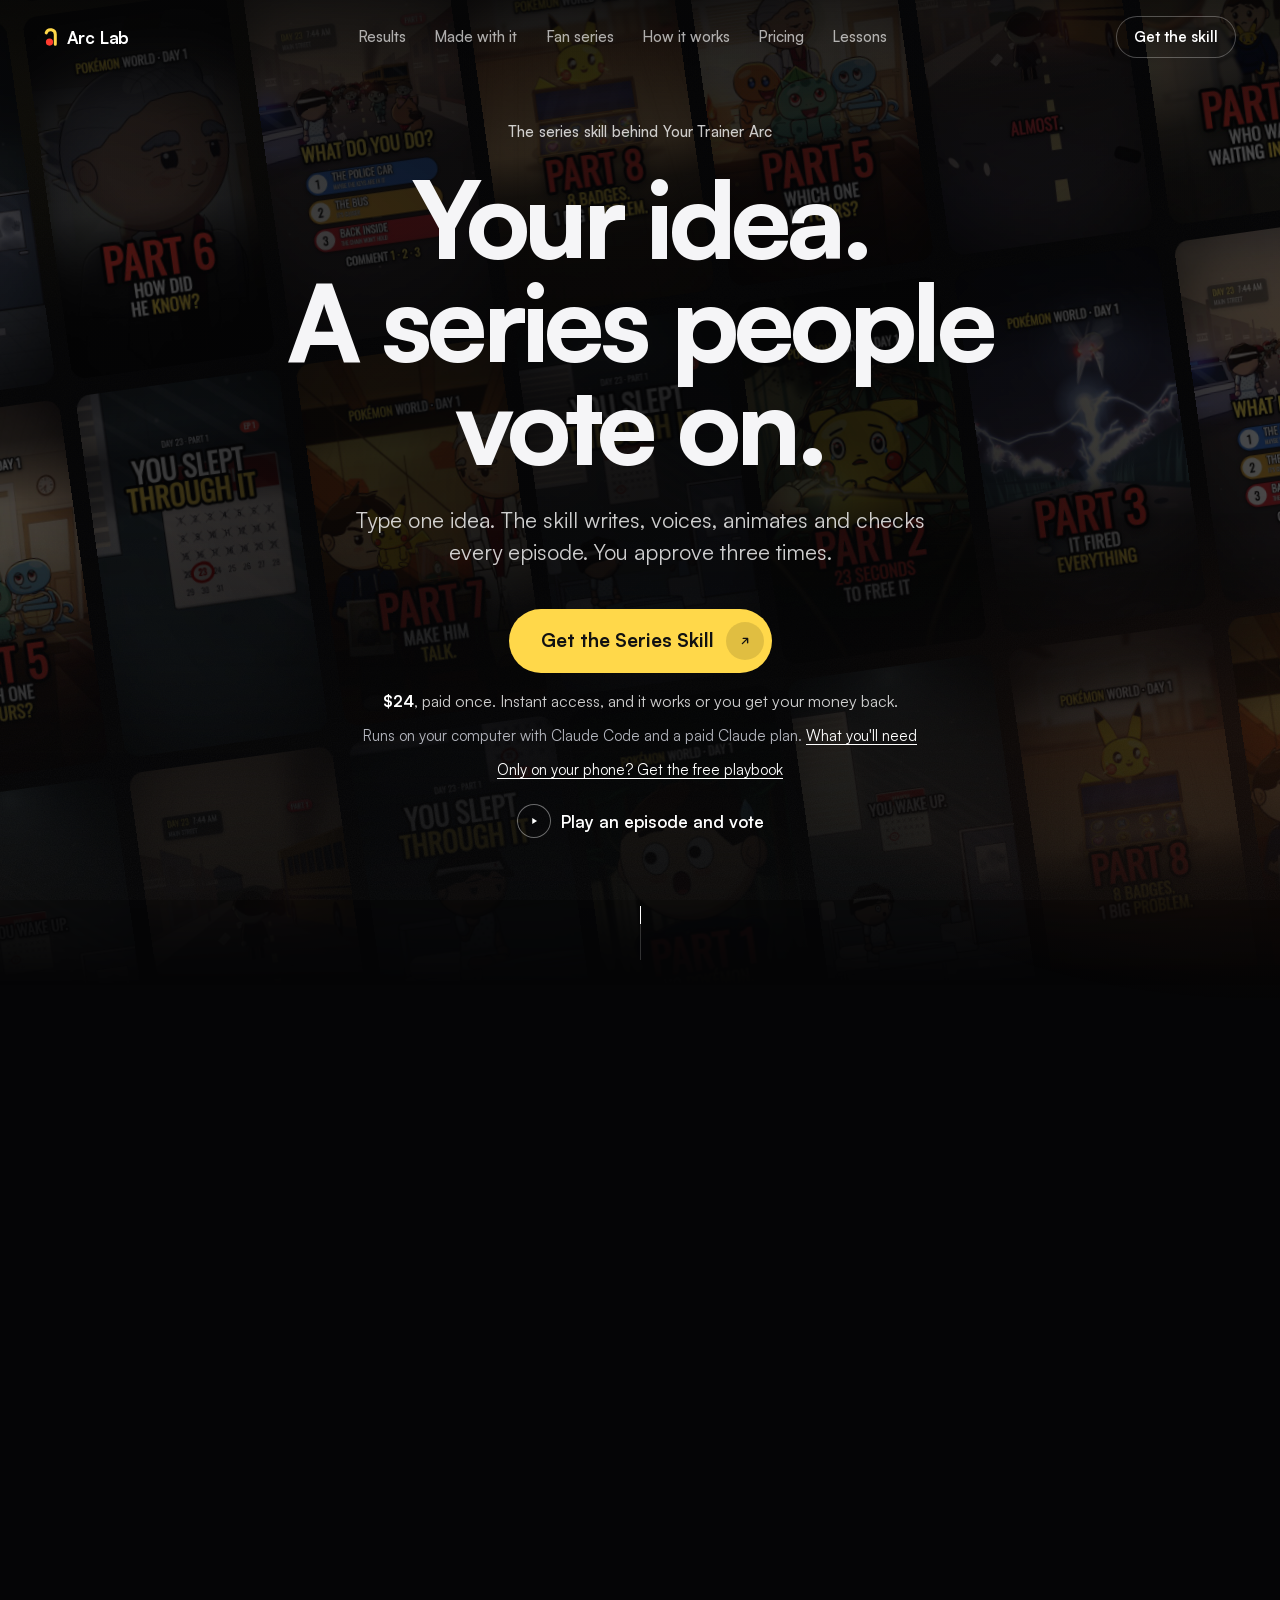
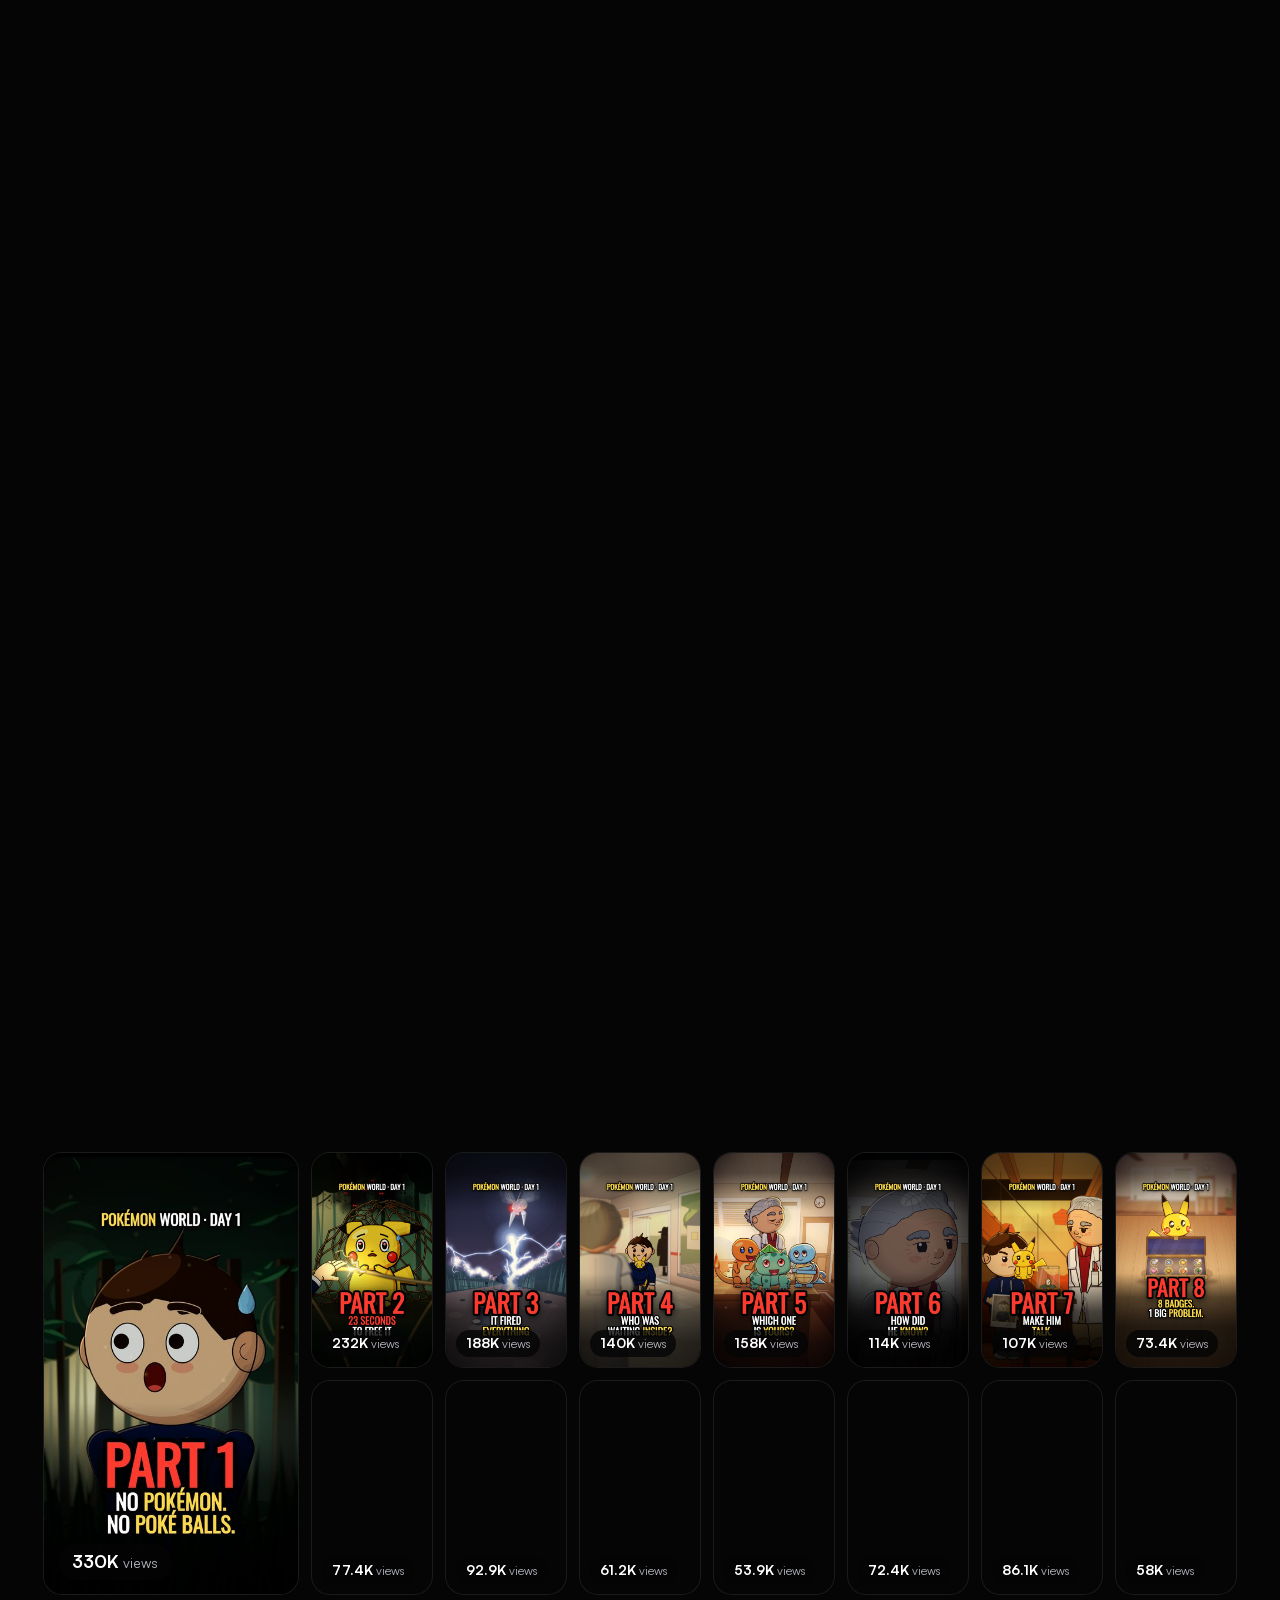
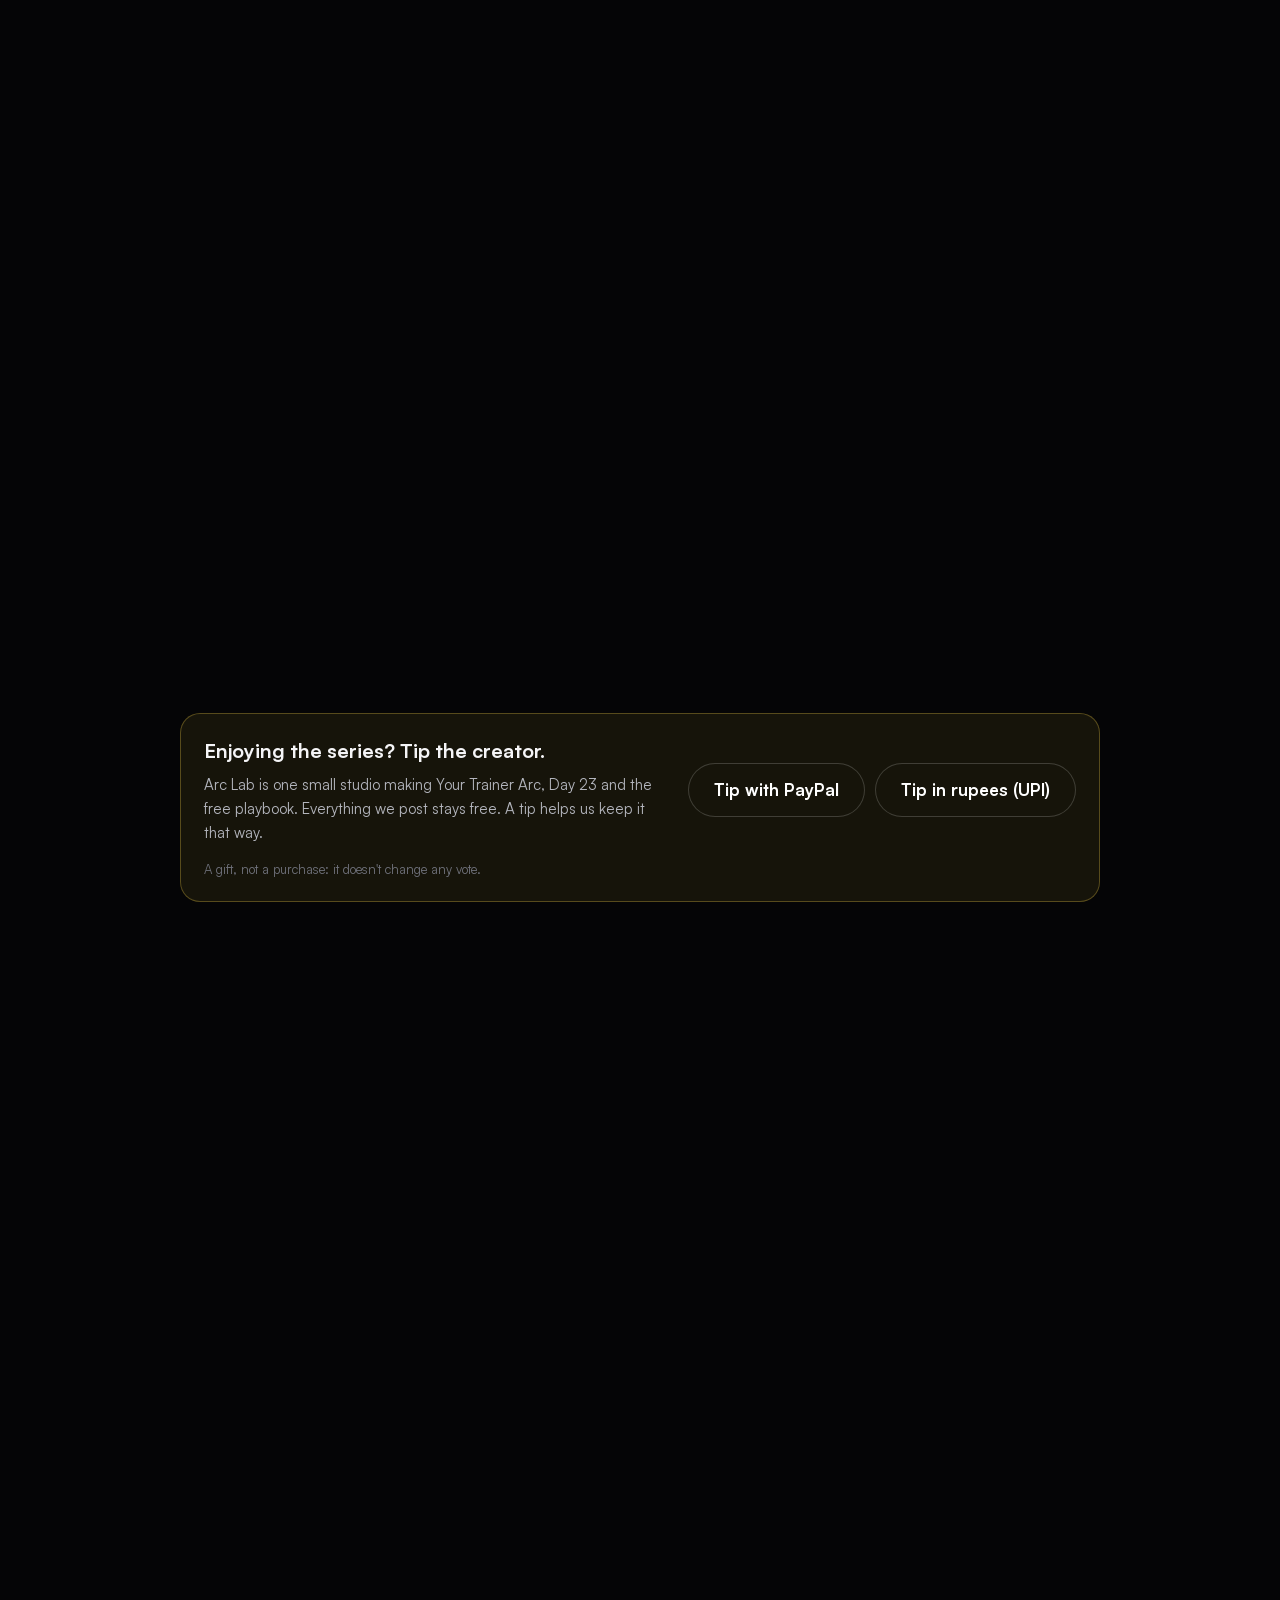
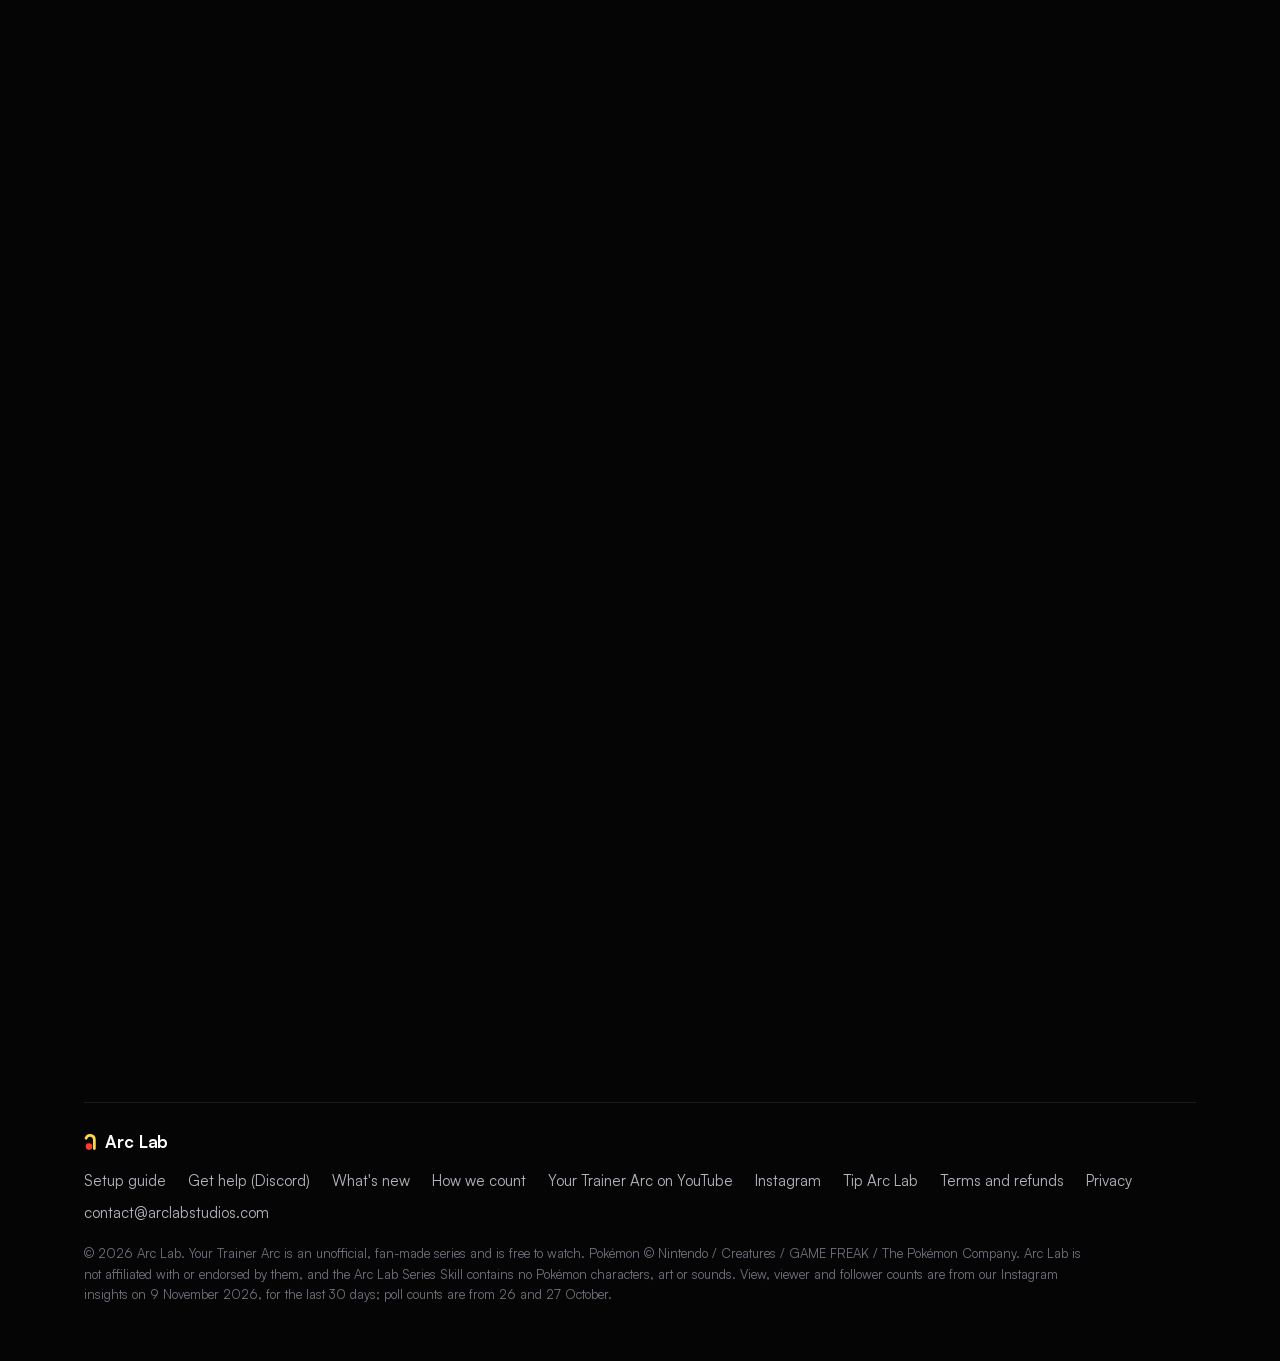
==== commit 9e9e340c: "Homepage redesign: Day 23 + Made by you up, What it really takes, lessons teaser, How we count page;" ====
--- a/index.html
+++ b/index.html
@@ -1,597 +1,472 @@
-<!doctype html>
-<html lang="en">
-<head>
-<meta charset="utf-8">
-<meta name="viewport" content="width=device-width, initial-scale=1, viewport-fit=cover">
-<meta http-equiv="Content-Security-Policy" content="default-src 'none'; script-src 'self' https://cloud.umami.is; style-src 'self'; img-src 'self' data:; media-src 'self'; font-src 'self'; connect-src https://raw.githubusercontent.com https://docs.google.com https://*.googleusercontent.com https://gateway.umami.is https://app.kit.com; base-uri 'none'; form-action 'none'">
-<title>Arc Lab: the series skill behind Your Trainer Arc</title>
-<meta name="description" content="A code toolkit for voted, animated story series: our code draws every frame. The method behind Your Trainer Arc, whose Instagram account got 2.7M views in 16 days. $24 once, works-or-refund guarantee, free playbook.">
-<link rel="canonical" href="https://arclabstudios.com/">
-<meta property="og:type" content="website">
-<meta property="og:site_name" content="Arc Lab">
-<meta property="og:title" content="Arc Lab: the series skill behind Your Trainer Arc">
-<meta property="og:description" content="A code toolkit for voted, animated story series: our code draws every frame. The method behind Your Trainer Arc, whose Instagram account got 2.7M views in 16 days. $24 once, works-or-refund guarantee, free playbook.">
-<meta property="og:url" content="https://arclabstudios.com/">
-<meta property="og:image" content="https://arclabstudios.com/assets/og.png">
-<meta property="og:image:width" content="1200">
-<meta property="og:image:height" content="630">
-<meta property="og:image:alt" content="Arc Lab. Your idea. A series people vote on.">
-<meta name="twitter:card" content="summary_large_image">
-<meta name="theme-color" content="#050506">
-<meta name="referrer" content="no-referrer">
-<link rel="icon" href="favicon.ico" sizes="32x32">
-<link rel="icon" href="assets/favicon.svg?v=2" type="image/svg+xml">
-<link rel="apple-touch-icon" href="assets/apple-touch-icon.png">
-<link rel="preload" href="assets/fonts/Satoshi-Variable.woff2" as="font" type="font/woff2" crossorigin>
-<link rel="stylesheet" href="assets/site.css?v=21">
-<script defer src="assets/links.js?v=1"></script>
-<script defer src="assets/site.js?v=19"></script>
-<script defer src="assets/wall.js?v=1"></script>
-<script defer src="assets/idea.js?v=2"></script>
-<script type="application/ld+json">{"@context":"https://schema.org","@graph":[{"@type":"Organization","@id":"https://arclabstudios.com/#org","name":"Arc Lab","url":"https://arclabstudios.com/","email":"contact@arclabstudios.com","logo":"https://arclabstudios.com/assets/apple-touch-icon.png"},{"@type":"Product","name":"Arc Lab Series Skill","description":"A Claude Code skill that writes, voices and animates a short series from one idea, drawn in code, with an audience vote at the end of every episode.","brand":{"@id":"https://arclabstudios.com/#org"},"offers":{"@type":"Offer","price":"24.00","priceCurrency":"USD","availability":"https://schema.org/InStock","url":"https://arclabstudios.com/#pricing","seller":{"@id":"https://arclabstudios.com/#org"}}}]}</script>
-</head>
-<body>
-<a class="skip" href="#main">Skip to the page</a>
+<!doctype html>
+<html lang="en">
+<head>
+<meta charset="utf-8">
+<meta name="viewport" content="width=device-width, initial-scale=1, viewport-fit=cover">
+<meta http-equiv="Content-Security-Policy" content="default-src 'none'; script-src 'self' https://cloud.umami.is; style-src 'self'; img-src 'self' data:; media-src 'self'; font-src 'self'; connect-src https://raw.githubusercontent.com https://docs.google.com https://*.googleusercontent.com https://gateway.umami.is https://app.kit.com; base-uri 'none'; form-action 'none'">
+<title>Arc Lab: the series skill behind Your Trainer Arc</title>
+<meta name="description" content="A code toolkit for voted, animated story series: our code draws every frame. The method behind Your Trainer Arc, whose Instagram account got 4M views in 20 days. $24 once, works-or-refund guarantee, free playbook.">
+<link rel="canonical" href="https://arclabstudios.com/">
+<meta property="og:type" content="website">
+<meta property="og:site_name" content="Arc Lab">
+<meta property="og:title" content="Arc Lab: the series skill behind Your Trainer Arc">
+<meta property="og:description" content="A code toolkit for voted, animated story series: our code draws every frame. The method behind Your Trainer Arc, whose Instagram account got 4M views in 20 days. $24 once, works-or-refund guarantee, free playbook.">
+<meta property="og:url" content="https://arclabstudios.com/">
+<meta property="og:image" content="https://arclabstudios.com/assets/og.png">
+<meta property="og:image:width" content="1200">
+<meta property="og:image:height" content="630">
+<meta property="og:image:alt" content="Arc Lab. Your idea. A series people vote on.">
+<meta name="twitter:card" content="summary_large_image">
+<meta name="theme-color" content="#050506">
+<meta name="referrer" content="no-referrer">
+<link rel="icon" href="favicon.ico" sizes="32x32">
+<link rel="icon" href="assets/favicon.svg?v=2" type="image/svg+xml">
+<link rel="apple-touch-icon" href="assets/apple-touch-icon.png">
+<link rel="preload" href="assets/fonts/Satoshi-Variable.woff2" as="font" type="font/woff2" crossorigin>
+<link rel="stylesheet" href="assets/site.css?v=24">
+<script defer src="assets/links.js?v=1"></script>
+<script defer src="assets/site.js?v=19"></script>
+<script defer src="assets/wall.js?v=1"></script>
+<script defer src="assets/idea.js?v=2"></script>
+<script type="application/ld+json">{"@context":"https://schema.org","@graph":[{"@type":"Organization","@id":"https://arclabstudios.com/#org","name":"Arc Lab","url":"https://arclabstudios.com/","email":"contact@arclabstudios.com","logo":"https://arclabstudios.com/assets/apple-touch-icon.png"},{"@type":"Product","name":"Arc Lab Series Skill","description":"A Claude Code skill that writes, voices and animates a short series from one idea, drawn in code, with an audience vote at the end of every episode.","brand":{"@id":"https://arclabstudios.com/#org"},"offers":{"@type":"Offer","price":"24.00","priceCurrency":"USD","availability":"https://schema.org/InStock","url":"https://arclabstudios.com/#pricing","seller":{"@id":"https://arclabstudios.com/#org"}}}]}</script>
+</head>
+<body>
+<a class="skip" href="#main">Skip to the page</a>
+
+<header class="bar">
+  <a class="mark" href="./" aria-label="Arc Lab, home">
+    <svg viewBox="14 0 36 64" width="13.5" height="24" aria-hidden="true"><g transform="translate(-0.875 -1.75)"><path d="M45 53 V27 A12.5 12.5 0 0 0 20.75 22.72" fill="none" stroke="currentColor" stroke-width="8" stroke-linecap="round"/><circle cx="29.5" cy="47.2" r="9.6" class="mark-dot"/></g></svg>
+    Arc Lab
+  </a>
+  <nav class="bar-nav" aria-label="On this page">
+    <a href="#proof">Results</a>
+    <a href="#made">Made with it</a>
+    <a href="#watch">Fan series</a>
+    <a href="#how">How it works</a>
+    <a href="#pricing">Pricing</a>
+    <a href="#lessons">Lessons</a>
+  </nav>
+  <a class="bar-cta" href="#pricing" data-show="public" hidden>Get the skill</a>
+</header>
+
+<main id="main">
+  <!-- 1. the opening: one full-screen shot, one line -->
+  <section class="open" aria-labelledby="open-h">
+    <div class="open-back" aria-hidden="true"><div class="open-wall"></div></div>
+    <div class="open-in">
+      <p class="kicker">The series skill behind Your Trainer Arc</p>
+      <h1 id="open-h"><span class="hl"><span>Your idea.</span></span> <span class="hl"><span>A series people vote on.</span></span></h1>
+      <p class="open-sub">Type one idea. The skill writes, voices, animates and checks every episode. You approve three times.</p>
+      <p class="open-perk dm-perk" data-dm-playbook hidden><a href="#join" data-join data-place="dm-banner">Here for the free playbook? Get it here</a></p>
+      <div class="hero-buy" data-show="public" hidden>
+        <a class="pill pill-xl" href="#pricing" data-buy="public" data-place="hero">Get the Series Skill<span class="pill-ic" aria-hidden="true"><svg viewBox="0 0 16 16" width="14" height="14"><path d="M5 11 11 5M6 5h5v5" fill="none" stroke="currentColor" stroke-width="1.6" stroke-linecap="round" stroke-linejoin="round"/></svg></span></a>
+        <p class="hb-note"><b>$24</b>, paid once. Instant access, and it works or you get your money back.</p>
+        <p class="hb-need">Runs on your computer with Claude Code and a paid Claude plan. <a href="#need">What you'll need</a></p>
+        <p class="hb-need"><a href="#join" data-join data-place="hero-free">Only on your phone? Get the free playbook</a></p>
+      </div>
+      <a class="link-play hero-vote" href="#made">Play an episode and vote</a>
+    </div>
+    <a class="cue" href="#proof" aria-label="Scroll to the numbers"><span></span></a>
+  </section>
+
+  <!-- 2. the proof, said once -->
+  <section class="proof" id="proof" aria-labelledby="proof-h">
+    <h2 id="proof-h" class="statement rv"><span>4 million views.</span> <span class="dim">20 days.</span></h2>
+    <p class="proof-note rv">Your Trainer Arc's Instagram account: 4,074,266 views from Part&nbsp;1 on 20&nbsp;October to 8&nbsp;November, Arc Lab reels included, and 81% of them from people who didn't follow us yet. Part&nbsp;1 alone has about 690,000 views across its two posts, and the series has had over 100,000 votes on what happens next.</p>
+
+    <div class="proof-block">
+      <h3 class="receipts-h rv">What the views turned into.</h3>
+      <ol class="path" aria-label="What the views turned into, step by step">
+        <li class="rv"><small>Watched</small><b>939,264</b><span>different accounts. Views count plays; viewers count each account once.</span></li>
+        <li class="rv"><small>Followed</small><b>24,944</b><span>followers on 9&nbsp;November, up from 690 on 1&nbsp;October. Best day: +3,269 on 25&nbsp;October.</span></li>
+        <li class="rv"><small>Messaged</small><b>25,000+</b><span>automatic DMs sent since 2&nbsp;November: comment a word under a reel, get the free playbook or a link.</span></li>
+      </ol>
+      <p class="lead rv">That's what an audience gives you: people to tell when you make the next thing, whether it's a guide, a product or your next series.</p>
+      <p class="proof-note rv">No one can honestly promise you views, and we won't. These are our numbers, not a forecast of yours. The DM count comes from our messaging tool.</p>
+      <div class="path-cta rv">
+        <a class="pill" href="#pricing" data-buy="public" data-place="proof" data-show="public" hidden>Start your own series<span class="pill-ic" aria-hidden="true"><svg viewBox="0 0 16 16" width="14" height="14"><path d="M5 11 11 5M6 5h5v5" fill="none" stroke="currentColor" stroke-width="1.6" stroke-linecap="round" stroke-linejoin="round"/></svg></span></a>
+      </div>
+    </div>
+    <p class="count-link rv"><a class="pill pill-line" href="how-we-count.html">All the Instagram screenshots, and how we count</a></p>
+  </section>
+
+  <!-- 3c. what the skill itself made: Day 23, episode 1, playable up to its real vote -->
+  <section class="made" id="made" aria-labelledby="made-h">
+    <h2 id="made-h" class="statement-sm rv">This one the skill made.</h2>
+    <p class="lead rv">Day 23 is our own series, made with the Series Skill from one idea: the story, the voices, every drawing and every check. No famous characters to lean on. Play episode 1: it stops on its real vote, and you can cast yours.</p>
+    <div class="vd made-vd rv" data-voters="">
+      <figure class="made-shot">
+        <div class="device-frame"><div class="device-screen">
+          <video src="assets/d23/ep1.mp4" poster="assets/d23/ep1_poster.jpg" playsinline preload="none" controls aria-label="Day 23, episode 1, with sound"></video>
+        </div></div>
+        <figcaption>Day 23, episode 1. 38 seconds, sound on.</figcaption>
+      </figure>
+      <div class="vd-panel">
+        <p class="vd-tag">Episode 1 ends here</p>
+        <p class="vd-scene">On Main Street, one of the dead turns, then all of them. The dog is waiting. What do you do?</p>
+        <div class="vd-opts" role="group" aria-label="Your vote">
+          <button type="button" class="vd-opt" data-pct="67" aria-pressed="false"><i class="vd-fill"></i><span class="vd-n">1</span><span class="vd-l">The police car</span><span class="vd-p">67%</span></button>
+          <button type="button" class="vd-opt" data-pct="17" aria-pressed="false"><i class="vd-fill"></i><span class="vd-n">2</span><span class="vd-l">The bus</span><span class="vd-p">17%</span></button>
+          <button type="button" class="vd-opt" data-pct="17" aria-pressed="false"><i class="vd-fill"></i><span class="vd-n">3</span><span class="vd-l">Back inside</span><span class="vd-p">17%</span></button>
+        </div>
+        <p class="vd-verdict" aria-live="polite"></p>
+        <div class="vd-next vd-next-text" hidden>
+          <div>
+            <p class="vd-tag">So episode 2 was written from the vote</p>
+            <p class="vd-title">You run for the police car.</p>
+            <p class="vd-meta">Every Day 23 episode since starts from the last one's vote.</p>
+          </div>
+          <a class="pill" href="#idea">Try it with your idea<span class="pill-ic" aria-hidden="true"><svg viewBox="0 0 16 16" width="14" height="14"><path d="M5 11 11 5M6 5h5v5" fill="none" stroke="currentColor" stroke-width="1.6" stroke-linecap="round" stroke-linejoin="round"/></svg></span></a>
+        </div>
+      </div>
+    </div>
+    <div class="d23-shelf">
+      <h3 class="receipts-h rv">Six episodes so far. All of them made with the skill.</h3>
+      <p class="proof-note rv">Every episode opens on the last one's vote. A new page with no famous characters, and 37,337 views between them.</p>
+      <ol class="reel-row d23-row rv" aria-label="Day 23 episodes 1 to 6, with their Instagram views on 4 November">
+        <li><a href="https://www.instagram.com/day23.series/reels/"><img src="assets/d23/cover_a.jpg" width="432" height="768" loading="lazy" alt="Day 23 episode 1 cover: You slept through it."><span><b>3,049</b> views</span></a></li>
+        <li><a href="https://www.instagram.com/day23.series/reels/"><img src="assets/d23/cover_ep2.jpg" width="432" height="768" loading="lazy" alt="Day 23 episode 2 cover: The keys aren't in it."><span><b>9,180</b> views</span></a></li>
+        <li><a href="https://www.instagram.com/day23.series/reels/"><img src="assets/d23/cover_ep3.jpg" width="432" height="768" loading="lazy" alt="Day 23 part 3 cover: The whole town heard you."><span><b>7,939</b> views</span></a></li>
+        <li><a href="https://www.instagram.com/day23.series/reels/"><img src="assets/d23/cover_ep4.jpg" width="432" height="768" loading="lazy" alt="Day 23 part 4 cover: Don't make a sound."><span><b>7,656</b> views</span></a></li>
+        <li><a href="https://www.instagram.com/day23.series/reels/"><img src="assets/d23/cover_ep5.jpg" width="432" height="768" loading="lazy" alt="Day 23 part 5 cover: Who's at the door?"><span><b>4,554</b> views</span></a></li>
+        <li><a href="https://www.instagram.com/day23.series/reels/"><img src="assets/d23/cover_ep6.jpg" width="432" height="768" loading="lazy" alt="Day 23 part 6 cover: The bridge is full of them."><span><b>4,959</b> views</span></a></li>
+      </ol>
+    </div>
+    <p class="fine rv">Day 23 is a new page on Instagram, @day23.series. The episode 1 above is a short re-cut, and its first poll was small. Views from 4&nbsp;November 2026. <a href="how-we-count.html#day23">How we count</a>.</p>
+  </section>
+
+  <!-- 5c. series that buyers made with the skill (shown with their OK) -->
+  <section class="byyou-sec" id="made-by-you" aria-labelledby="byyou-h">
+    <h2 id="byyou-h" class="statement-sm rv">Made by you.</h2>
+    <p class="lead rv">Not ours. Three Instagram pages that got the skill and started their own series in the first days. Tap one to watch it.</p>
+    <ul class="byyou rv">
+      <li>
+        <a href="https://www.instagram.com/ladiesnightsglist/reel/DfU2ZbOPPEE/">
+          <img src="assets/madeby/ladiesnight.jpg" width="300" height="533" loading="lazy" alt="A cartoon rooftop bar at night, from the Ladies Night series, episode 1">
+          <span class="by-who">@ladiesnightsglist</span>
+          <span class="by-what">A nightlife page in Singapore. Episode 1: a drink, no name. Who sent it?</span>
+          <span class="by-views"><b>1,991</b> views on episode 1</span>
+        </a>
+      </li>
+      <li>
+        <a href="https://www.instagram.com/scrapandrollmma/reel/DfSuLPlSQUu/">
+          <img src="assets/madeby/scrapandroll.jpg" width="300" height="533" loading="lazy" alt="A cartoon fighter kneeling in the cage after losing, captioned You lose">
+          <span class="by-who">@scrapandrollmma</span>
+          <span class="by-what">An MMA news page. A fighter's story: 30 days to make it, then one shot at the league.</span>
+          <span class="by-views"><b>4,649</b> views on two episodes</span>
+        </a>
+      </li>
+      <li>
+        <a href="https://www.instagram.com/onewayout.daily/reel/DfR6Aljs0lb/">
+          <img src="assets/madeby/onewayout.jpg" width="300" height="533" loading="lazy" alt="A cartoon prison guard with a lantern on a wooden lookout at night, from One Way Out">
+          <span class="by-who">@onewayout.daily</span>
+          <span class="by-what">A brand-new escape-riddle page. A new death-trap every day.</span>
+          <span class="by-views"><b>3,238</b> views on three episodes</span>
+        </a>
+      </li>
+    </ul>
+    <p class="fine rv">Shown with each creator's OK. Views are from their Instagram pages on 5&nbsp;November 2026. Made one? Tag @yourtrainerarc and we may ask to show it here.</p>
+  </section>
+
+  <!-- 5b. plain Claude vs the skill: a real test, 5 Nov -->
+  <section class="cmp-sec" id="compare" aria-labelledby="cmp-h">
+    <h2 id="cmp-h" class="statement-sm rv">Plain Claude makes a clip. The skill makes a series.</h2>
+    <p class="lead rv">We gave plain Claude Code, with no skill, the opening of a Day 23 episode. It did better than you might expect. Here's what it still didn't have.</p>
+
+
+    <div class="cmp rv">
+      <h3 class="cmp-h">The opening of Day 23, episode 6</h3>
+      <div class="cmp-pair">
+        <figure class="cmp-side">
+          <p class="cmp-who">Plain Claude Code</p>
+          <div class="cmp-screen"><video src="assets/compare/plain_day23.mp4" poster="assets/compare/plain_day23.jpg" playsinline preload="none" controls aria-label="Plain Claude Code's Day 23 opening, with sound"></video></div>
+          <figcaption><b>A 15-second clip</b>, made in 12 minutes. It looks good.</figcaption>
+          <ul class="cmp-list cmp-no">
+            <li>No voice at all</li>
+            <li>Characters only ever seen from the side</li>
+            <li>One long shot, no cuts</li>
+            <li>New characters, not the ones from episodes 1 to 5</li>
+          </ul>
+        </figure>
+        <figure class="cmp-side cmp-ours">
+          <p class="cmp-who">With the Series Skill</p>
+          <div class="cmp-screen"><video src="assets/compare/skill_day23.mp4" poster="assets/compare/skill_day23.jpg" playsinline preload="none" controls aria-label="The opening of Day 23 episode 6, with sound"></video></div>
+          <figcaption><b>Episode 6 of Day 23</b>, a 3-minute episode.</figcaption>
+          <ul class="cmp-list cmp-yes">
+            <li>Narrated, with voiced characters</li>
+            <li>The same characters and places as episodes 1 to 5</li>
+            <li>Shots that cut and move with the story</li>
+            <li>Opens on episode 5's vote and ends on a new one</li>
+          </ul>
+        </figure>
+      </div>
+    </div>
+
+    <details class="cmp-how rv">
+      <summary>How we ran the test</summary>
+      <p>On 5 November 2026 we asked plain Claude Code (the same model, Claude Opus) for the scene in an empty folder, with no skill and no voice service, and allowed it an hour. It finished on its own in 12 minutes. It could still read our computer's own short notes, so it had a little more help than a fresh install would. The plain video is shown whole. Ours is a 15-second cut from the posted episode.</p>
+      <p>What we typed for Day 23: <q>The first 15 seconds of an episode of my zombie survival series Day 23. A boy, a girl and their dog push off from a wooden creek house in a small rowboat at dawn while zombies stumble out of the house behind them. Open with a hook card, show a DAY 23 &middot; 8:08 AM corner label and last episode's vote result, add captions. Make it look good enough to post.</q></p>
+    </details>
+  </section>
+
+  <!-- 3. the work itself -->
+  <section class="watch" id="watch" aria-labelledby="watch-h">
+    <div class="watch-head">
+      <h2 id="watch-h" class="statement-sm rv">Where it started: our fan series.</h2>
+      <p class="lead rv">Your Trainer Arc is free to watch. Every part ends on a cliffhanger and a vote, and the comments decide what happens next.</p>
+    </div>
+    <figure class="device rv">
+      <div class="device-frame"><div class="device-screen">
+        <video id="reel" src="assets/yta/montage.mp4" poster="assets/yta/montage_poster.jpg" muted loop playsinline preload="metadata" controls aria-label="Highlights from Parts 1 to 6 of Your Trainer Arc, without sound"></video>
+      </div></div>
+      <figcaption>Parts 1 to 6, in 18 seconds.</figcaption>
+    </figure>
+    <ol class="reel-row" aria-label="Parts 1 to 15, with their Instagram views on 4 November">
+      <li><a href="https://youtube.com/shorts/gtaL6tqougE"><img src="assets/yta/cover_p1.jpg" width="432" height="768" loading="lazy" alt="Part 1 cover: No Pokémon. No Poké Balls."><span><b>330K</b> views</span></a></li>
+      <li><a href="https://youtube.com/shorts/ZtN7Vpp41gI"><img src="assets/yta/cover_p2.jpg" width="432" height="768" loading="lazy" alt="Part 2 cover: 23 seconds to free it."><span><b>232K</b> views</span></a></li>
+      <li><a href="https://youtube.com/shorts/cP_c-swfRIc"><img src="assets/yta/cover_p3.jpg" width="432" height="768" loading="lazy" alt="Part 3 cover: It fired everything."><span><b>188K</b> views</span></a></li>
+      <li><a href="https://youtube.com/shorts/3qeuwRZTZ5U"><img src="assets/yta/cover_p4.jpg" width="432" height="768" loading="lazy" alt="Part 4 cover: Who was waiting inside?"><span><b>140K</b> views</span></a></li>
+      <li><a href="https://youtube.com/shorts/NoYyJjhd0Z4"><img src="assets/yta/cover_p5.jpg" width="432" height="768" loading="lazy" alt="Part 5 cover: Which one is yours?"><span><b>158K</b> views</span></a></li>
+      <li><a href="https://youtube.com/shorts/NE2itZXlHsI"><img src="assets/yta/cover_p6.jpg" width="432" height="768" loading="lazy" alt="Part 6 cover: How did he know?"><span><b>114K</b> views</span></a></li>
+      <li><a href="https://youtube.com/shorts/clw81dJMsaw"><img src="assets/yta/cover_p7.jpg" width="432" height="768" loading="lazy" alt="Part 7 cover: Make him talk."><span><b>107K</b> views</span></a></li>
+      <li><a href="https://youtube.com/shorts/qzHevKpGcFw"><img src="assets/yta/cover_p8.jpg" width="432" height="768" loading="lazy" alt="Part 8 cover: 8 badges. 1 big problem."><span><b>73.4K</b> views</span></a></li>
+      <li><a href="https://youtube.com/shorts/DCs7PqcAOAY"><img src="assets/yta/cover_p9.jpg" width="432" height="768" loading="lazy" alt="Part 9 cover: First catch. It fought back."><span><b>77.4K</b> views</span></a></li>
+      <li><a href="https://youtube.com/shorts/oTN2Ooqzg9s"><img src="assets/yta/cover_p10.jpg" width="432" height="768" loading="lazy" alt="Part 10 cover: Poisoned. Still won."><span><b>92.9K</b> views</span></a></li>
+      <li><a href="https://youtube.com/shorts/DHh36ngw2Dc"><img src="assets/yta/cover_p11.jpg" width="432" height="768" loading="lazy" alt="Part 11 cover: Three balls. Zero caught."><span><b>61.2K</b> views</span></a></li>
+      <li><a href="https://youtube.com/shorts/ZDFiPE47QLM"><img src="assets/yta/cover_p12.jpg" width="432" height="768" loading="lazy" alt="Part 12 cover: It never sleeps."><span><b>53.9K</b> views</span></a></li>
+      <li><a href="https://youtube.com/shorts/OBD03anaiNA"><img src="assets/yta/cover_p13.jpg" width="432" height="768" loading="lazy" alt="Part 13 cover: The bigger they are..."><span><b>72.4K</b> views</span></a></li>
+      <li><a href="https://youtube.com/shorts/Dx58-thsl2c"><img src="assets/yta/cover_p14.jpg" width="432" height="768" loading="lazy" alt="Part 14 cover: Level ten. Then him."><span><b>86.1K</b> views</span></a></li>
+      <li><a href="https://youtube.com/shorts/TcntIXxnTV0"><img src="assets/yta/cover_p15.jpg" width="432" height="768" loading="lazy" alt="Part 15 cover: He took off his hat."><span><b>58K</b> views</span></a></li>
+    </ol>
+    <p class="fine rv reel-note">Instagram views on 4 November 2026. Each cover opens the part on YouTube.</p>
+  </section>
+
+  <!-- 4. the product: the skill running -->
+
+  <section class="run" id="how" aria-labelledby="run-h">
+    <h2 id="run-h" class="statement-sm rv">One idea in. A finished episode out.</h2>
+    <p class="lead rv">The skill runs every step. It stops three times for your OK.</p>
+    <figure class="term rv" id="term">
+      <div class="term-bar"><i></i><i></i><i></i><span>arc-lab-series</span></div>
+      <div class="term-body" aria-hidden="true">
+        <p class="t-cmd"><span class="t-p">&gt;</span> <span class="t-typed">You wake up 23 days after the world ended. A stray dog knows the way out. Viewers vote every episode.</span></p>
+        <p class="t-ln" data-n="0"><span class="t-ok">✓</span> Series bible <em>4 rules of the world, 4 mysteries, 4 planted clues</em></p>
+        <p class="t-ln t-you" data-n="1"><span class="t-ok">✓</span> Episode 1 script <em>38 seconds, a cliffhanger and a three-way vote</em> <b>approved by you</b></p>
+        <p class="t-ln" data-n="2"><span class="t-ok">✓</span> Voices <em>the narrator, every word checked against the script</em></p>
+        <p class="t-ln t-you" data-n="3"><span class="t-ok">✓</span> The look <em>the patient, the dog and the dead, drawn in code</em> <b>approved by you</b></p>
+        <p class="t-ln" data-n="4"><span class="t-ok">✓</span> Build <em>every shot, split across parallel agents</em></p>
+        <p class="t-ln" data-n="5"><span class="t-ok">✓</span> Sound <em>effects and ambience, mixed for Shorts and Reels</em></p>
+        <p class="t-ln t-you" data-n="6"><span class="t-ok">✓</span> Frame check <em>every frame reviewed, 7 fixes, then the full render</em> <b>approved by you</b></p>
+        <p class="t-ln t-done" data-n="7"><span class="t-ok">▶</span> Episode 1 ready <em>video, 3 cover options, captions and the pinned vote comment</em></p>
+      </div>
+      <p class="sr">A run of the skill: you type an idea, then the skill builds the series bible, the script (you approve), the voices, the look (you approve), the shots, the sound and a frame check (you approve), and hands you a finished episode with its posting pack.</p>
+      <figcaption>An illustration of one run. The next episode is written from your audience's votes.</figcaption>
+    </figure>
+    <div class="idea rv" id="idea">
+      <div class="idea-head">
+        <h3>Try it with your own idea.</h3>
+        <p>Type your idea in one line. This page fills in a small taste of the skill's first two steps, the series bible and the episode 1 script, from our templates. What you type never leaves this page, and no AI runs on it.</p>
+      </div>
+      <form class="idea-form" novalidate>
+        <label class="sr" for="idea-in">Your series idea, in one line</label>
+        <input id="idea-in" type="text" maxlength="140" autocomplete="off" aria-describedby="idea-err" placeholder="A cat runs a heist crew.">
+        <button type="submit" class="pill">Fill in my sample</button>
+      </form>
+      <p class="idea-err" id="idea-err" aria-live="polite"></p>
+      <p class="sr" id="idea-status" role="status"></p>
+      <div class="idea-out" hidden>
+        <p class="idea-tag">A sample, filled in from templates</p>
+        <dl>
+          <div><dt>Premise</dt><dd data-f="premise"></dd></div>
+          <div><dt>The cast</dt><dd><ul data-f="cast"></ul></dd></div>
+          <div><dt>Episode 1 ends</dt><dd data-f="cliff"></dd></div>
+          <div><dt>The vote</dt><dd><ol data-f="vote"></ol></dd></div>
+        </dl>
+        <p class="fine">A preview of the shape only. In the skill, the real bible and script are written from your idea, and nothing goes further until you approve them. Original ideas only: if yours borrows someone else's characters, the skill suggests an original take.</p>
+      </div>
+    </div>
+  </section>
 
-<header class="bar">
-  <a class="mark" href="./" aria-label="Arc Lab, home">
-    <svg viewBox="14 0 36 64" width="13.5" height="24" aria-hidden="true"><g transform="translate(-0.875 -1.75)"><path d="M45 53 V27 A12.5 12.5 0 0 0 20.75 22.72" fill="none" stroke="currentColor" stroke-width="8" stroke-linecap="round"/><circle cx="29.5" cy="47.2" r="9.6" class="mark-dot"/></g></svg>
-    Arc Lab
-  </a>
-  <nav class="bar-nav" aria-label="On this page">
-    <a href="#proof">Results</a>
-    <a href="#watch">The series</a>
-    <a href="#vote">Vote</a>
-    <a href="#how">How it works</a>
-    <a href="#pricing">Pricing</a>
-    <a href="#faq">Questions</a>
-  </nav>
-  <a class="bar-cta" href="#pricing" data-show="public" hidden>Get the skill</a>
-</header>
-
-<main id="main">
-  <!-- 1. the opening: one full-screen shot, one line -->
-  <section class="open" aria-labelledby="open-h">
-    <div class="open-back" aria-hidden="true"><div class="open-wall"></div></div>
-    <div class="open-in">
-      <p class="kicker">The series skill behind Your Trainer Arc</p>
-      <h1 id="open-h"><span class="hl"><span>Your idea.</span></span> <span class="hl"><span>A series people vote on.</span></span></h1>
-      <p class="open-sub">Type one idea. The skill writes, voices, animates and checks every episode. You approve three times.</p>
-      <p class="open-perk dm-perk" data-dm-playbook hidden><a href="#join" data-join data-place="dm-banner">Here for the free playbook? Get it here</a></p>
-      <div class="hero-buy" data-show="public" hidden>
-        <a class="pill pill-xl" href="#pricing" data-buy="public" data-place="hero">Get the Series Skill<span class="pill-ic" aria-hidden="true"><svg viewBox="0 0 16 16" width="14" height="14"><path d="M5 11 11 5M6 5h5v5" fill="none" stroke="currentColor" stroke-width="1.6" stroke-linecap="round" stroke-linejoin="round"/></svg></span></a>
-        <p class="live" data-live-buyers hidden></p>
-        <p class="hb-note"><b>$24</b>, paid once. Instant access, and it works or you get your money back.</p>
-        <p class="hb-need">Runs on your computer with Claude Code and a paid Claude plan. <a href="#need">What you'll need</a></p>
-        <p class="hb-need"><a href="#join" data-join data-place="hero-free">Only on your phone? Get the free playbook</a></p>
-      </div>
-      <a class="link-play hero-vote" href="#vote">Vote on a real cliffhanger</a>
-    </div>
-    <a class="cue" href="#proof" aria-label="Scroll to the numbers"><span></span></a>
-  </section>
-
-  <!-- 2. the proof: the headline number, what the views turned into, part after part, then every screenshot -->
-  <section class="proof" id="proof" aria-labelledby="proof-h">
-    <h2 id="proof-h" class="statement rv"><span>2.7 million views.</span> <span class="dim">16 days.</span></h2>
-    <p class="proof-note rv">Your Trainer Arc's Instagram account, from Part&nbsp;1 on 20&nbsp;October to 4&nbsp;November, behind-the-scenes reels included. The 15 main parts alone have 1.84&nbsp;million views.</p>
-
-    <div class="proof-block">
-      <h3 class="receipts-h rv">What the views turned into.</h3>
-      <ol class="path" aria-label="What the views turned into, step by step">
-        <li class="rv"><small>Watched</small><b>666,759</b><span>different accounts. Views count plays; viewers count each account once.</span></li>
-        <li class="rv"><small>Followed</small><b>20,154</b><span>followers on 5&nbsp;November, up from 690 on 1&nbsp;October. Best day: +3,269 on 25&nbsp;October.</span></li>
-        <li class="rv"><small>Joined our list</small><b>1,420</b><span>people by 4&nbsp;November. The first 500 founding spots filled in about 46&nbsp;hours.</span></li>
-        <li class="rv"><small>Bought the skill</small><b data-buyers="n">43</b><span>people in <span data-buyers="countries">19</span> countries since it went on sale on 1&nbsp;November.</span></li>
-      </ol>
-      <p class="lead rv">That's what an audience gives you: people to tell when you make the next thing, whether it's a guide, a product or your next series.</p>
-      <p class="proof-note rv">No one can honestly promise you views, and we won't. These are our numbers, not a forecast of yours. The Instagram screenshots are below; the list and sales numbers come from our sign-up and order records.</p>
-      <div class="path-cta rv">
-        <a class="pill" href="#pricing" data-buy="public" data-place="proof" data-show="public" hidden>Start your own series<span class="pill-ic" aria-hidden="true"><svg viewBox="0 0 16 16" width="14" height="14"><path d="M5 11 11 5M6 5h5v5" fill="none" stroke="currentColor" stroke-width="1.6" stroke-linecap="round" stroke-linejoin="round"/></svg></span></a>
-      </div>
-    </div>
-
-    <div class="proof-block">
-      <h3 class="receipts-h rv">Part after part.</h3>
-      <p class="proof-note rv">Every part ends on a vote, and the next part opens on the result. Part&nbsp;1 alone brought 3,034 follows.</p>
-      <ul class="figures rv" aria-label="How the series did, part after part">
-        <li><b>100K+</b><span>votes on what happens next, across the series</span></li>
-        <li><b>70%</b><span>as many views on Part&nbsp;2 as on Part&nbsp;1: 232K vs 330K</span></li>
-        <li><b>53K+</b><span>views on every one of the 15 parts by 4&nbsp;November</span></li>
-        <li><b>80%+</b><span>of plays went past the first 3&nbsp;seconds on our five least-skipped reels</span></li>
-      </ul>
-      <p class="tally rv">In the last 30 days: <b>196,661</b> likes, comments, saves and shares from <b>80,340</b> accounts, and <b>211,978</b> visits to our profile.</p>
-      <p class="tally rv">On 31&nbsp;October, <b>75.4%</b> of our followers were 18 to 34, and the United States was the top country (<b>33.7%</b>), then India (16.1%). A different story draws different people.</p>
-    </div>
-
-    <div class="receipts">
-      <h3 class="receipts-h rv">As Instagram shows it.</h3>
-      <p class="lead rv">Our account's insights: the first from 4&nbsp;November, the rest screen-recorded on 31&nbsp;October, and each poll as it stood on 26 and 27&nbsp;October. Tap one to see it full size.</p>
-      <ul class="wall">
-        <li class="rv"><a href="assets/proof/ig_views_4nov.jpg"><img src="assets/proof/ig_views_4nov.jpg" width="840" height="490" loading="lazy" alt="Instagram account insights for @yourtrainerarc on 4 November, last 30 days: Views 2,736,740, 85.3% from non-followers, 93.2% from reels, and Viewers 666,759."></a><p><b>2,736,740 views</b> and <b>666,759 viewers</b> in the last 30 days, on 4&nbsp;November</p></li>
-        <li class="rv"><a href="assets/proof/ig_views.jpg"><img src="assets/proof/ig_views.jpg" width="900" height="1052" loading="lazy" alt="Instagram insights for @yourtrainerarc, last 30 days: Reel views 20,46,275 and Viewers 5,91,801, with a daily views chart that stays near zero until 19 to 20 October, then rises."></a><p>On 31&nbsp;October: <b>2,046,275 reel views</b> and <b>591,801 viewers</b>. The app groups digits the Indian way: 20,46,275 is 2,046,275.</p></li>
-        <li class="rv"><a href="assets/proof/ig_followers.jpg"><img src="assets/proof/ig_followers.jpg" width="900" height="1328" loading="lazy" alt="Instagram audience tab: Followers 14,077, up 1,940.1% since 1 October, with the follower growth chart showing 3,269 on 25 October."></a><p><b>14,077 followers</b> at 8&nbsp;PM on 31&nbsp;October (the profile showed 14.1K later that night), more than 20 times the 690 on 1&nbsp;October. Best day: <b>+3,269</b> on 25&nbsp;October.</p></li>
-        <li class="rv"><a href="assets/proof/ig_most_views.jpg"><img src="assets/proof/ig_most_views.jpg" width="900" height="1560" loading="lazy" alt="Instagram reels sorted by most views: 321K, 280K, 220K, 177K, 149K, 130K and 107K."></a><p>Our most-viewed reels: <b>321K</b>, 280K, 220K, 177K, 149K, 130K, 107K</p></li>
-        <li class="rv"><a href="assets/proof/ig_most_follows.jpg"><img src="assets/proof/ig_most_follows.jpg" width="900" height="1560" loading="lazy" alt="Instagram reels sorted by most follows: 3,034, 2,446, 1,496, 1,274 and 1,150."></a><p><b>3,034 follows</b> from Part&nbsp;1, the most of any reel</p></li>
-        <li class="rv"><a href="assets/proof/vote_p1.jpg"><img src="assets/proof/vote_p1.jpg" width="920" height="593" loading="lazy" alt="Part 1 poll on Instagram: 14.4K responses."></a><p><b>14.4K votes</b> on Part 1</p></li>
-        <li class="rv"><a href="assets/proof/ig_skip.jpg"><img src="assets/proof/ig_skip.jpg" width="900" height="1560" loading="lazy" alt="Instagram reels sorted by lowest skip rate: 17.37%, 17.44%, 18.95%, 19.19% and 19.82%."></a><p>Lowest skip rates: <b>17.37%</b> to <b>19.82%</b>. More than 4 in 5 plays went past 3&nbsp;seconds.</p></li>
-        <li class="rv"><a href="assets/proof/ig_net_followers.jpg"><img src="assets/proof/ig_net_followers.jpg" width="900" height="1052" loading="lazy" alt="Instagram insights, last 30 days: Net followers +13,387 and Likes 1,11,085, with the daily follower chart."></a><p><b>+13,387 net followers</b> and <b>111,085 likes</b></p></li>
-        <li class="rv"><a href="assets/proof/ig_likes_comments.jpg"><img src="assets/proof/ig_likes_comments.jpg" width="900" height="522" loading="lazy" alt="Instagram insights, last 30 days: Comments 7,672 and Reposts 1,956."></a><p><b>1,956 reposts</b>, and 7,672 comments with our own automatic replies included</p></li>
-        <li class="rv"><a href="assets/proof/ig_shares_saves.jpg"><img src="assets/proof/ig_shares_saves.jpg" width="900" height="522" loading="lazy" alt="Instagram insights, last 30 days: Shares 7,858 and Saves 12,890."></a><p><b>12,890 saves</b> and <b>7,858 shares</b></p></li>
-        <li class="rv"><a href="assets/proof/ig_most_views_2.jpg"><img src="assets/proof/ig_most_views_2.jpg" width="900" height="1560" loading="lazy" alt="More reels by views: Part 6 107K, Part 7 99,231, two behind-the-scenes reels at 90,284 and 77,835, Part 10 67,684, Part 9 66,714 and Part 8 61,579."></a><p>Parts 6 to 10: from <b>61,579</b> to <b>107K</b> views each</p></li>
-        <li class="rv"><a href="assets/proof/ig_most_views_3.jpg"><img src="assets/proof/ig_most_views_3.jpg" width="900" height="1560" loading="lazy" alt="More reels by views, including Part 11 at 42,651, 22 hours after posting."></a><p><b>42,651 views</b> on Part 11, 22 hours in</p></li>
-        <li class="rv"><a href="assets/proof/ig_most_comments.jpg"><img src="assets/proof/ig_most_comments.jpg" width="900" height="1560" loading="lazy" alt="Instagram reels sorted by most comments: 3.2K and 2K on two behind-the-scenes reels, then 311, 270 and 203."></a><p><b>3.2K</b> and <b>2K comments</b> on the two reels that offered our free playbook. Instagram counts replies too, including our own automatic ones.</p></li>
-        <li class="rv"><a href="assets/proof/ig_gender_age.jpg"><img src="assets/proof/ig_gender_age.jpg" width="900" height="1493" loading="lazy" alt="Instagram audience, followers: women 7.0%, men 93.0%; ages 13 to 17 12.8%, 18 to 24 35.6%, 25 to 34 39.8%, 35 to 44 9.0%, 45 to 54 2.0%, 55 to 64 0.3%, 65 and over 0.4%."></a><p>Followers: <b>75.4%</b> are 18 to 34</p></li>
-        <li class="rv"><a href="assets/proof/ig_countries.jpg"><img src="assets/proof/ig_countries.jpg" width="900" height="1164" loading="lazy" alt="Instagram audience, followers' top countries: United States 33.7%, India 16.1%, Brazil 4.2%, United Kingdom 4.1%, Germany 3.7%."></a><p>Followers: <b>33.7%</b> in the United States</p></li>
-        <li class="rv"><a href="assets/proof/vote_p1t.jpg"><img src="assets/proof/vote_p1t.jpg" width="920" height="593" loading="lazy" alt="Poll on a second Part 1 post: 10.7K responses."></a><p><b>10.7K votes</b> on a second Part 1 post</p></li>
-        <li class="rv"><a href="assets/proof/vote_p2.jpg"><img src="assets/proof/vote_p2.jpg" width="920" height="593" loading="lazy" alt="Part 2 poll on Instagram: 15.4K responses."></a><p><b>15.4K votes</b> on Part 2</p></li>
-        <li class="rv"><a href="assets/proof/vote_p2t.jpg"><img src="assets/proof/vote_p2t.jpg" width="920" height="593" loading="lazy" alt="Poll on a second Part 2 post: 2,265 responses."></a><p><b>2,265 votes</b> on a second Part 2 post</p></li>
-        <li class="rv"><a href="assets/proof/vote_p3.jpg"><img src="assets/proof/vote_p3.jpg" width="920" height="593" loading="lazy" alt="Part 3 poll on Instagram: 12.3K responses."></a><p><b>12.3K votes</b> on Part 3</p></li>
-        <li class="rv"><a href="assets/proof/vote_p3t.jpg"><img src="assets/proof/vote_p3t.jpg" width="920" height="593" loading="lazy" alt="Poll on a second Part 3 post: 363 responses."></a><p><b>363 votes</b> on a second Part 3 post</p></li>
-        <li class="rv"><a href="assets/proof/vote_p4.jpg"><img src="assets/proof/vote_p4.jpg" width="920" height="813" loading="lazy" alt="Part 4 poll on Instagram: 12.1K responses."></a><p><b>12.1K votes</b> on Part 4</p></li>
-        <li class="rv"><a href="assets/proof/vote_p5.jpg"><img src="assets/proof/vote_p5.jpg" width="920" height="673" loading="lazy" alt="Part 5 poll on Instagram: 14K responses."></a><p><b>14K votes</b> on Part 5</p></li>
-        <li class="rv"><a href="assets/proof/vote_p6.jpg"><img src="assets/proof/vote_p6.jpg" width="920" height="628" loading="lazy" alt="Part 6 poll on Instagram: 10.4K responses."></a><p><b>10.4K votes</b> on Part 6</p></li>
-        <li class="rv"><a href="assets/proof/vote_p7.jpg"><img src="assets/proof/vote_p7.jpg" width="920" height="663" loading="lazy" alt="Part 7 poll on Instagram, two hours after posting: 2,708 responses."></a><p><b>2,708 votes</b> on Part 7, two hours in</p></li>
-      </ul>
-      <button type="button" class="wall-more" hidden>Show all the screenshots</button>
-      <p class="fine rv">The headline numbers are the insights for @yourtrainerarc on 4&nbsp;November 2026, for the last 30 days (the first screenshot). The daily charts sit near zero until Part&nbsp;1 went up on 20&nbsp;October, which is why we say 16 days. The other Instagram screenshots are from Instagram's Edits app, screen-recorded on 31&nbsp;October 2026. Account totals cover every reel on the account: the 11 main parts posted by 31&nbsp;October, trial versions and second posts, a recap, and four behind-the-scenes Arc Lab reels (about 184K views between them). Each part's count is its total on 31&nbsp;October. Poll screenshots are from 26 and 27&nbsp;October. The 100K+ votes total comes from our records: the polls pictured here add up to 94,636, and Part&nbsp;8's two polls added 6,887. The 20,154 follower count is the number on the @yourtrainerarc profile on 5&nbsp;November, which anyone can check. List and email numbers come from our sign-up records. Screenshots are cropped to the numbers, and other people's names are left out. Your Trainer Arc is our free, unofficial Pokémon fan series, so it started in a world people already know. The Series Skill contains no Pokémon characters, art or sounds, and your series starts from your own idea.</p>
-    </div>
-  </section>
-
-  <!-- 3. the work itself -->
-  <section class="watch" id="watch" aria-labelledby="watch-h">
-    <div class="watch-head">
-      <h2 id="watch-h" class="statement-sm rv">Watch what one idea became.</h2>
-      <p class="lead rv">Every part ends on a cliffhanger and a vote. The comments decide what happens next.</p>
-    </div>
-    <figure class="device rv">
-      <div class="device-frame"><div class="device-screen">
-        <video id="reel" src="assets/yta/montage.mp4" poster="assets/yta/montage_poster.jpg" muted loop playsinline preload="metadata" controls aria-label="Highlights from Parts 1 to 6 of Your Trainer Arc, without sound"></video>
-      </div></div>
-      <figcaption>Parts 1 to 6, in 18 seconds.</figcaption>
-    </figure>
-    <ol class="reel-row" aria-label="Parts 1 to 15, with their Instagram views on 4 November">
-      <li><a href="https://youtube.com/shorts/gtaL6tqougE"><img src="assets/yta/cover_p1.jpg" width="432" height="768" loading="lazy" alt="Part 1 cover: No Pokémon. No Poké Balls."><span><b>330K</b> views</span></a></li>
-      <li><a href="https://youtube.com/shorts/ZtN7Vpp41gI"><img src="assets/yta/cover_p2.jpg" width="432" height="768" loading="lazy" alt="Part 2 cover: 23 seconds to free it."><span><b>232K</b> views</span></a></li>
-      <li><a href="https://youtube.com/shorts/cP_c-swfRIc"><img src="assets/yta/cover_p3.jpg" width="432" height="768" loading="lazy" alt="Part 3 cover: It fired everything."><span><b>188K</b> views</span></a></li>
-      <li><a href="https://youtube.com/shorts/3qeuwRZTZ5U"><img src="assets/yta/cover_p4.jpg" width="432" height="768" loading="lazy" alt="Part 4 cover: Who was waiting inside?"><span><b>140K</b> views</span></a></li>
-      <li><a href="https://youtube.com/shorts/NoYyJjhd0Z4"><img src="assets/yta/cover_p5.jpg" width="432" height="768" loading="lazy" alt="Part 5 cover: Which one is yours?"><span><b>158K</b> views</span></a></li>
-      <li><a href="https://youtube.com/shorts/NE2itZXlHsI"><img src="assets/yta/cover_p6.jpg" width="432" height="768" loading="lazy" alt="Part 6 cover: How did he know?"><span><b>114K</b> views</span></a></li>
-      <li><a href="https://youtube.com/shorts/clw81dJMsaw"><img src="assets/yta/cover_p7.jpg" width="432" height="768" loading="lazy" alt="Part 7 cover: Make him talk."><span><b>107K</b> views</span></a></li>
-      <li><a href="https://youtube.com/shorts/qzHevKpGcFw"><img src="assets/yta/cover_p8.jpg" width="432" height="768" loading="lazy" alt="Part 8 cover: 8 badges. 1 big problem."><span><b>73.4K</b> views</span></a></li>
-      <li><a href="https://youtube.com/shorts/DCs7PqcAOAY"><img src="assets/yta/cover_p9.jpg" width="432" height="768" loading="lazy" alt="Part 9 cover: First catch. It fought back."><span><b>77.4K</b> views</span></a></li>
-      <li><a href="https://youtube.com/shorts/oTN2Ooqzg9s"><img src="assets/yta/cover_p10.jpg" width="432" height="768" loading="lazy" alt="Part 10 cover: Poisoned. Still won."><span><b>92.9K</b> views</span></a></li>
-      <li><a href="https://youtube.com/shorts/DHh36ngw2Dc"><img src="assets/yta/cover_p11.jpg" width="432" height="768" loading="lazy" alt="Part 11 cover: Three balls. Zero caught."><span><b>61.2K</b> views</span></a></li>
-      <li><a href="https://youtube.com/shorts/ZDFiPE47QLM"><img src="assets/yta/cover_p12.jpg" width="432" height="768" loading="lazy" alt="Part 12 cover: It never sleeps."><span><b>53.9K</b> views</span></a></li>
-      <li><a href="https://youtube.com/shorts/OBD03anaiNA"><img src="assets/yta/cover_p13.jpg" width="432" height="768" loading="lazy" alt="Part 13 cover: The bigger they are..."><span><b>72.4K</b> views</span></a></li>
-      <li><a href="https://youtube.com/shorts/Dx58-thsl2c"><img src="assets/yta/cover_p14.jpg" width="432" height="768" loading="lazy" alt="Part 14 cover: Level ten. Then him."><span><b>86.1K</b> views</span></a></li>
-      <li><a href="https://youtube.com/shorts/TcntIXxnTV0"><img src="assets/yta/cover_p15.jpg" width="432" height="768" loading="lazy" alt="Part 15 cover: He took off his hat."><span><b>58K</b> views</span></a></li>
-    </ol>
-    <p class="fine rv reel-note">Instagram views on 4 November 2026. Each cover opens the part on YouTube.</p>
-  </section>
-
-  <!-- 3a. tip the creator (PayPal worldwide, Razorpay in India); never next to a buy button -->
-  <section class="tip-strip" id="tip" aria-labelledby="tip-h">
-    <div class="tip-in">
-      <div class="tip-copy">
-        <h2 id="tip-h">Enjoying the series? Tip the creator.</h2>
-        <p>Arc Lab is one small studio making Your Trainer Arc, Day 23 and the free playbook. Everything we post stays free. A tip helps us keep it that way.</p>
-      </div>
-      <div class="tip-go">
-        <a class="pill pill-line" href="https://paypal.me/arclabstudios" target="_blank" rel="noopener" data-umami-event="tip_paypal_home">Tip with PayPal</a>
-        <a class="pill pill-line" href="https://razorpay.me/@jashmehtaarclab" target="_blank" rel="noopener" data-umami-event="tip_razorpay_home">Tip in rupees (UPI)</a>
-      </div>
-      <p class="tip-fine">A gift, not a purchase: it doesn't change any vote.</p>
-    </div>
-  </section>
-
-  <!-- 3b. you vote: the real end of Part 1 and the real poll -->
-  <section class="vote-demo" id="vote" aria-labelledby="vote-h">
-    <h2 id="vote-h" class="statement-sm rv">Your turn. Vote.</h2>
-    <p class="lead rv">This is the real end of Part 1. Over 14,000 people voted on it. What would you do?</p>
-    <div class="vd rv">
-      <figure class="vd-shot"><img src="assets/yta/cover_p1.jpg" width="432" height="768" loading="lazy" alt="Part 1 cover: No Pokémon. No Poké Balls."></figure>
-      <div class="vd-panel">
-        <p class="vd-tag">Part 1 ends here</p>
-        <p class="vd-scene">A Pikachu is caught in a poacher's net. A Beedrill swarm is 30 seconds away, and the net takes a minute to cut.</p>
-        <div class="vd-opts" role="group" aria-label="Your vote">
-          <button type="button" class="vd-opt" data-pct="91" aria-pressed="false"><i class="vd-fill"></i><span class="vd-n">1</span><span class="vd-l">Cut it free</span><span class="vd-p">91%</span></button>
-          <button type="button" class="vd-opt" data-pct="9" aria-pressed="false"><i class="vd-fill"></i><span class="vd-n">2</span><span class="vd-l">Run for town</span><span class="vd-p">9%</span></button>
-        </div>
-        <p class="vd-verdict" aria-live="polite"></p>
-        <div class="vd-next" hidden>
-          <img src="assets/yta/cover_p2.jpg" width="432" height="768" loading="lazy" alt="Part 2 cover: 23 seconds to free it.">
-          <div>
-            <p class="vd-tag">So Part 2 was written from the vote</p>
-            <p class="vd-title">"23 seconds to free it."</p>
-            <p class="vd-meta">220K views. Its poll got 15.4K votes.</p>
-          </div>
-          <a class="pill" href="#join" data-join data-place="vote">Make your own voted series<span class="pill-ic" aria-hidden="true"><svg viewBox="0 0 16 16" width="14" height="14"><path d="M5 11 11 5M6 5h5v5" fill="none" stroke="currentColor" stroke-width="1.6" stroke-linecap="round" stroke-linejoin="round"/></svg></span></a>
-        </div>
-      </div>
-    </div>
-    <p class="fine rv">The real poll under Part 1 on Instagram: 14.4K responses, 91% "Cut it free".</p>
-  </section>
-
-  <!-- 3c. what the skill itself made: Day 23, episode 1, playable up to its real vote -->
-  <section class="made" id="made" aria-labelledby="made-h">
-    <h2 id="made-h" class="statement-sm rv">This one the skill made.</h2>
-    <p class="lead rv">Day 23 is our own series, made with the Series Skill from one idea: the story, the voices, every drawing and every check. No famous characters to lean on, and its first six episodes have over 37,000 views on Instagram. Play episode 1. It stops on its real vote.</p>
-    <div class="vd made-vd rv" data-voters="">
-      <figure class="made-shot">
-        <div class="device-frame"><div class="device-screen">
-          <video src="assets/d23/ep1.mp4" poster="assets/d23/ep1_poster.jpg" playsinline preload="none" controls aria-label="Day 23, episode 1, with sound"></video>
-        </div></div>
-        <figcaption>Day 23, episode 1. 38 seconds, sound on.</figcaption>
-      </figure>
-      <div class="vd-panel">
-        <p class="vd-tag">Episode 1 ends here</p>
-        <p class="vd-scene">On Main Street, one of the dead turns, then all of them. The dog is waiting. What do you do?</p>
-        <div class="vd-opts" role="group" aria-label="Your vote">
-          <button type="button" class="vd-opt" data-pct="67" aria-pressed="false"><i class="vd-fill"></i><span class="vd-n">1</span><span class="vd-l">The police car</span><span class="vd-p">67%</span></button>
-          <button type="button" class="vd-opt" data-pct="17" aria-pressed="false"><i class="vd-fill"></i><span class="vd-n">2</span><span class="vd-l">The bus</span><span class="vd-p">17%</span></button>
-          <button type="button" class="vd-opt" data-pct="17" aria-pressed="false"><i class="vd-fill"></i><span class="vd-n">3</span><span class="vd-l">Back inside</span><span class="vd-p">17%</span></button>
-        </div>
-        <p class="vd-verdict" aria-live="polite"></p>
-        <div class="vd-next vd-next-text" hidden>
-          <div>
-            <p class="vd-tag">So episode 2 was written from the vote</p>
-            <p class="vd-title">You run for the police car.</p>
-            <p class="vd-meta">Every Day 23 episode since starts from the last one's vote.</p>
-          </div>
-          <a class="pill" href="#idea">Try it with your idea<span class="pill-ic" aria-hidden="true"><svg viewBox="0 0 16 16" width="14" height="14"><path d="M5 11 11 5M6 5h5v5" fill="none" stroke="currentColor" stroke-width="1.6" stroke-linecap="round" stroke-linejoin="round"/></svg></span></a>
-        </div>
-      </div>
-    </div>
-    <div class="d23-shelf">
-      <h3 class="receipts-h rv">Six episodes so far. All of them made with the skill.</h3>
-      <p class="proof-note rv">Every episode opens on the last one's vote. A new page with no famous characters, and 37,337 views between them.</p>
-      <ol class="reel-row d23-row rv" aria-label="Day 23 episodes 1 to 6, with their Instagram views on 4 November">
-        <li><a href="https://www.instagram.com/day23.series/reels/"><img src="assets/d23/cover_a.jpg" width="432" height="768" loading="lazy" alt="Day 23 episode 1 cover: You slept through it."><span><b>3,049</b> views</span></a></li>
-        <li><a href="https://www.instagram.com/day23.series/reels/"><img src="assets/d23/cover_ep2.jpg" width="432" height="768" loading="lazy" alt="Day 23 episode 2 cover: The keys aren't in it."><span><b>9,180</b> views</span></a></li>
-        <li><a href="https://www.instagram.com/day23.series/reels/"><img src="assets/d23/cover_ep3.jpg" width="432" height="768" loading="lazy" alt="Day 23 part 3 cover: The whole town heard you."><span><b>7,939</b> views</span></a></li>
-        <li><a href="https://www.instagram.com/day23.series/reels/"><img src="assets/d23/cover_ep4.jpg" width="432" height="768" loading="lazy" alt="Day 23 part 4 cover: Don't make a sound."><span><b>7,656</b> views</span></a></li>
-        <li><a href="https://www.instagram.com/day23.series/reels/"><img src="assets/d23/cover_ep5.jpg" width="432" height="768" loading="lazy" alt="Day 23 part 5 cover: Who's at the door?"><span><b>4,554</b> views</span></a></li>
-        <li><a href="https://www.instagram.com/day23.series/reels/"><img src="assets/d23/cover_ep6.jpg" width="432" height="768" loading="lazy" alt="Day 23 part 6 cover: The bridge is full of them."><span><b>4,959</b> views</span></a></li>
-      </ol>
-    </div>
-    <p class="fine rv">Day 23 is a new page on Instagram, @day23.series. The episode 1 above is a re-cut: it opens on the street scene under a title card and has a shorter vote. The poll is from the first post of episode 1, which had 1.6K views, so it was a small poll: 67% the police car, 17% the bus, 17% back inside (rounded). Views are from the page's Reels tab on 4&nbsp;November 2026.</p>
-  </section>
-
-  <!-- 5b. plain Claude vs the skill: a real test, 5 Nov -->
-  <section class="cmp-sec" id="compare" aria-labelledby="cmp-h">
-    <h2 id="cmp-h" class="statement-sm rv">Plain Claude makes a clip. The skill makes a series.</h2>
-    <p class="lead rv">We gave plain Claude Code, with no skill, two scenes from our own shows. It did better than you might expect. Here's what each one still didn't have.</p>
-
-    <div class="cmp rv">
-      <h3 class="cmp-h">A gym battle from Your Trainer Arc</h3>
-      <div class="cmp-pair">
-        <figure class="cmp-side">
-          <p class="cmp-who">Plain Claude Code</p>
-          <div class="cmp-screen"><video src="assets/compare/plain_pokemon.mp4" poster="assets/compare/plain_pokemon.jpg" playsinline preload="none" controls aria-label="Plain Claude Code's gym battle, with sound"></video></div>
-          <figcaption><b>A 15-second clip</b>, made in 6&frac12; minutes.</figcaption>
-          <ul class="cmp-list cmp-no">
-            <li>No voice: no narrator, nobody calls the attack</li>
-            <li>No trainer or partner on screen</li>
-            <li>Poliwag reads as a blue blob</li>
-            <li>The bottom third of the screen is empty</li>
-            <li>Nothing carries into a next part</li>
-          </ul>
-        </figure>
-        <figure class="cmp-side cmp-ours">
-          <p class="cmp-who">With the Series Skill</p>
-          <div class="cmp-screen"><video src="assets/compare/skill_pokemon.mp4" poster="assets/compare/skill_pokemon.jpg" playsinline preload="none" controls aria-label="The same battle in Your Trainer Arc Part 15, with sound"></video></div>
-          <figcaption><b>Part 15 of a 16-part series</b>, a 3-minute episode.</figcaption>
-          <ul class="cmp-list cmp-yes">
-            <li>A narrator, and Red calls every attack</li>
-            <li>The same Red and Pikachu as in every part</li>
-            <li>The tip on screen: two weaknesses stack, &times;4</li>
-            <li>Captions, and the day and time in the corner</li>
-            <li>Ends on a vote for the next part</li>
-          </ul>
-        </figure>
-      </div>
-    </div>
-
-    <div class="cmp rv">
-      <h3 class="cmp-h">The opening of Day 23, episode 6</h3>
-      <div class="cmp-pair">
-        <figure class="cmp-side">
-          <p class="cmp-who">Plain Claude Code</p>
-          <div class="cmp-screen"><video src="assets/compare/plain_day23.mp4" poster="assets/compare/plain_day23.jpg" playsinline preload="none" controls aria-label="Plain Claude Code's Day 23 opening, with sound"></video></div>
-          <figcaption><b>A 15-second clip</b>, made in 12 minutes. It looks good.</figcaption>
-          <ul class="cmp-list cmp-no">
-            <li>No voice at all</li>
-            <li>Characters only ever seen from the side</li>
-            <li>One long shot, no cuts</li>
-            <li>New characters, not the ones from episodes 1 to 5</li>
-          </ul>
-        </figure>
-        <figure class="cmp-side cmp-ours">
-          <p class="cmp-who">With the Series Skill</p>
-          <div class="cmp-screen"><video src="assets/compare/skill_day23.mp4" poster="assets/compare/skill_day23.jpg" playsinline preload="none" controls aria-label="The opening of Day 23 episode 6, with sound"></video></div>
-          <figcaption><b>Episode 6 of Day 23</b>, a 3-minute episode.</figcaption>
-          <ul class="cmp-list cmp-yes">
-            <li>Narrated, with voiced characters</li>
-            <li>The same characters and places as episodes 1 to 5</li>
-            <li>Shots that cut and move with the story</li>
-            <li>Opens on episode 5's vote and ends on a new one</li>
-          </ul>
-        </figure>
-      </div>
-    </div>
-
-    <details class="cmp-how rv">
-      <summary>How we ran the test</summary>
-      <p>On 5 November 2026 we asked plain Claude Code (the same model, Claude Opus) for each scene in an empty folder, with no skill and no voice service, and allowed it an hour. It finished both on its own, in 6&frac12; and 12 minutes. It could still read our computer's own short notes, such as where Instagram's buttons sit, so it had a little more help than a fresh install would. The plain videos are shown whole. Ours are 15-second cuts from the posted episodes.</p>
-      <p>What we typed for the battle: <q>A Pok&eacute;mon gym battle in the style of the Game Boy Advance games (FireRed). Leader Brock sends out Geodude, I send out my Poliwag, Poliwag uses Water Gun, it's super effective (x4, because Geodude is Rock and Ground), and Geodude faints. Include the battle HUD, the text box messages, and make it look good enough to post.</q></p>
-      <p>What we typed for Day 23: <q>The first 15 seconds of an episode of my zombie survival series Day 23. A boy, a girl and their dog push off from a wooden creek house in a small rowboat at dawn while zombies stumble out of the house behind them. Open with a hook card, show a DAY 23 &middot; 8:08 AM corner label and last episode's vote result, add captions. Make it look good enough to post.</q></p>
-    </details>
-  </section>
-
-  <!-- 5c. series that buyers made with the skill (shown with their OK) -->
-  <section class="byyou-sec" id="made-by-you" aria-labelledby="byyou-h">
-    <h2 id="byyou-h" class="statement-sm rv">Made by you.</h2>
-    <p class="lead rv">Not ours. Three Instagram pages that got the skill and started their own series in the first days. Tap one to watch it.</p>
-    <ul class="byyou rv">
-      <li>
-        <a href="https://www.instagram.com/ladiesnightsglist/reel/DfU2ZbOPPEE/">
-          <img src="assets/madeby/ladiesnight.jpg" width="300" height="533" loading="lazy" alt="A cartoon rooftop bar at night, from the Ladies Night series, episode 1">
-          <span class="by-who">@ladiesnightsglist</span>
-          <span class="by-what">A nightlife page in Singapore. Episode 1: a drink, no name. Who sent it?</span>
-          <span class="by-views"><b>1,991</b> views on episode 1</span>
-        </a>
-      </li>
-      <li>
-        <a href="https://www.instagram.com/scrapandrollmma/reel/DfSuLPlSQUu/">
-          <img src="assets/madeby/scrapandroll.jpg" width="300" height="533" loading="lazy" alt="A cartoon fighter kneeling in the cage after losing, captioned You lose">
-          <span class="by-who">@scrapandrollmma</span>
-          <span class="by-what">An MMA news page. A fighter's story: 30 days to make it, then one shot at the league.</span>
-          <span class="by-views"><b>4,649</b> views on two episodes</span>
-        </a>
-      </li>
-      <li>
-        <a href="https://www.instagram.com/onewayout.daily/reel/DfR6Aljs0lb/">
-          <img src="assets/madeby/onewayout.jpg" width="300" height="533" loading="lazy" alt="A cartoon prison guard with a lantern on a wooden lookout at night, from One Way Out">
-          <span class="by-who">@onewayout.daily</span>
-          <span class="by-what">A brand-new escape-riddle page. A new death-trap every day.</span>
-          <span class="by-views"><b>3,238</b> views on three episodes</span>
-        </a>
-      </li>
-    </ul>
-    <p class="fine rv">Shown with each creator's OK. Views are from their Instagram pages on 5&nbsp;November 2026. Made one? Tag @yourtrainerarc and we may ask to show it here.</p>
-  </section>
-
-  <!-- 4. the product: the skill running -->
-
-  <section class="run" id="how" aria-labelledby="run-h">
-    <h2 id="run-h" class="statement-sm rv">One idea in. A finished episode out.</h2>
-    <p class="lead rv">The skill runs every step. It stops three times for your OK.</p>
-    <figure class="term rv" id="term">
-      <div class="term-bar"><i></i><i></i><i></i><span>arc-lab-series</span></div>
-      <div class="term-body" aria-hidden="true">
-        <p class="t-cmd"><span class="t-p">&gt;</span> <span class="t-typed">You wake up 23 days after the world ended. A stray dog knows the way out. Viewers vote every episode.</span></p>
-        <p class="t-ln" data-n="0"><span class="t-ok">✓</span> Series bible <em>4 rules of the world, 4 mysteries, 4 planted clues</em></p>
-        <p class="t-ln t-you" data-n="1"><span class="t-ok">✓</span> Episode 1 script <em>38 seconds, a cliffhanger and a three-way vote</em> <b>approved by you</b></p>
-        <p class="t-ln" data-n="2"><span class="t-ok">✓</span> Voices <em>the narrator, every word checked against the script</em></p>
-        <p class="t-ln t-you" data-n="3"><span class="t-ok">✓</span> The look <em>the patient, the dog and the dead, drawn in code</em> <b>approved by you</b></p>
-        <p class="t-ln" data-n="4"><span class="t-ok">✓</span> Build <em>every shot, split across parallel agents</em></p>
-        <p class="t-ln" data-n="5"><span class="t-ok">✓</span> Sound <em>effects and ambience, mixed for Shorts and Reels</em></p>
-        <p class="t-ln t-you" data-n="6"><span class="t-ok">✓</span> Frame check <em>every frame reviewed, 7 fixes, then the full render</em> <b>approved by you</b></p>
-        <p class="t-ln t-done" data-n="7"><span class="t-ok">▶</span> Episode 1 ready <em>video, 3 cover options, captions and the pinned vote comment</em></p>
-      </div>
-      <p class="sr">A run of the skill: you type an idea, then the skill builds the series bible, the script (you approve), the voices, the look (you approve), the shots, the sound and a frame check (you approve), and hands you a finished episode with its posting pack.</p>
-      <figcaption>An illustration of one run. The next episode is written from your audience's votes.</figcaption>
-    </figure>
-    <div class="idea rv" id="idea">
-      <div class="idea-head">
-        <h3>Try it with your own idea.</h3>
-        <p>Type your idea in one line. This page fills in a small taste of the skill's first two steps, the series bible and the episode 1 script, from our templates. What you type never leaves this page, and no AI runs on it.</p>
-      </div>
-      <form class="idea-form" novalidate>
-        <label class="sr" for="idea-in">Your series idea, in one line</label>
-        <input id="idea-in" type="text" maxlength="140" autocomplete="off" aria-describedby="idea-err" placeholder="A cat runs a heist crew.">
-        <button type="submit" class="pill">Fill in my sample</button>
-      </form>
-      <p class="idea-err" id="idea-err" aria-live="polite"></p>
-      <p class="sr" id="idea-status" role="status"></p>
-      <div class="idea-out" hidden>
-        <p class="idea-tag">A sample, filled in from templates</p>
-        <dl>
-          <div><dt>Premise</dt><dd data-f="premise"></dd></div>
-          <div><dt>The cast</dt><dd><ul data-f="cast"></ul></dd></div>
-          <div><dt>Episode 1 ends</dt><dd data-f="cliff"></dd></div>
-          <div><dt>The vote</dt><dd><ol data-f="vote"></ol></dd></div>
-        </dl>
-        <p class="fine">A preview of the shape only. In the skill, the real bible and script are written from your idea, and nothing goes further until you approve them. Original ideas only: if yours borrows someone else's characters, the skill suggests an original take.</p>
-      </div>
-    </div>
-  </section>
-
-  <!-- 5. what's in the box -->
-  <section class="box" aria-labelledby="box-h">
-    <h2 id="box-h" class="statement-sm rv">Everything in the box.</h2>
-    <ul class="box-grid">
-      <li class="rv"><svg viewBox="0 0 24 24" aria-hidden="true"><path d="M4 7h16M4 12h10M4 17h7"/></svg><h3>The Series Skill</h3><p>Install it, type your idea, approve three times.</p></li>
-      <li class="rv"><svg viewBox="0 0 24 24" aria-hidden="true"><rect x="3.5" y="5" width="17" height="12" rx="2"/><path d="M8 20h8"/></svg><h3>The engine</h3><p>Characters, sets, camera, music, a built-in sound library and every-frame checks, all in code. Voices come from your own ElevenLabs account. No AI video.</p></li>
-      <li class="rv"><svg viewBox="0 0 24 24" aria-hidden="true"><circle cx="9" cy="9" r="3.2"/><circle cx="16.5" cy="10.5" r="2.4"/><path d="M3.5 19c.8-3 3-4.5 5.5-4.5s4.7 1.5 5.5 4.5M14 18.5c.6-2 2-3 3.5-3s2.4.8 3 2.5"/></svg><h3>Original character kit</h3><p>A cast and a creature companion you can restyle, and the method to design your own.</p></li>
-      <li class="rv"><svg viewBox="0 0 24 24" aria-hidden="true"><path d="M7 3.5h7l4 4V20.5H7z"/><path d="M14 3.5v4h4M10 12h5M10 15.5h5"/></svg><h3>Story templates</h3><p>The series bible, the episode script, the vote end card and the cover maker.</p></li>
-      <li class="rv"><svg viewBox="0 0 24 24" aria-hidden="true"><rect x="3.5" y="5.5" width="17" height="13" rx="2"/><path d="M10.5 9.5v5l4-2.5z"/></svg><h3>Lessons</h3><p>Six written lessons on setup and "directing the skill", in the skill now. Short videos by 15 Nov.</p></li>
-      <li class="rv"><svg viewBox="0 0 24 24" aria-hidden="true"><path d="M20 12a8 8 0 1 1-2.3-5.7M20 4v4.5h-4.5"/></svg><h3>Every v1 update</h3><p>New features and fixes as we keep making our own series with it.</p></li>
-    </ul>
-  </section>
-
-  <!-- 7. pricing -->
-  <section class="tiers-sec" id="pricing" aria-labelledby="tiers-h">
-    <h2 id="tiers-h" class="statement-sm rv">Pricing.</h2>
-    <p class="lead rv">Two ways in. Have Claude Code? The Series Skill makes your series on your own computer, drawn in code. No Claude Code? The DIY Kit walks you through making your own, step by step.</p>
-    <div class="tiers">
-      <article class="tier tier-main rv">
-        <p class="tier-tag">Pay once</p>
-        <h3>Series Skill</h3>
-        <p class="tier-for">The skill and engine to make your own voted series.</p>
-        <p class="price" data-show="public" hidden><b>$24</b><span>one-time</span></p>
-        <ul><li>The skill and its engine: characters, sets, camera and captions drawn in code, plus an original score and a built-in sound library</li><li>An original character kit and the story templates</li><li>A complete example series: Day 23, episode 1</li><li>Setup and directing lessons</li><li>Every v1 update, and help on our Discord</li></ul>
-        <div class="need-check">
-          <p class="need-h">Before you buy, check you have:</p>
-          <ul class="need-list"><li>A Windows 10/11 or Mac computer (macOS 13+), no GPU needed</li><li>Claude Code with a paid Claude plan (Pro or Max), or a Claude API key</li><li>An ElevenLabs account for the voices (free to try)</li></ul>
-          <p class="need-alt">Only on your phone? The <a href="#join" data-join data-place="need">free playbook</a> and the $9 DIY Kit are for you.</p>
-        </div>
-        <p class="live live-tier" data-live-buyers hidden></p>
-        <a class="pill" href="#pricing" data-buy="public" data-place="pricing" data-show="public" hidden>Get the Series Skill<span class="pill-ic" aria-hidden="true"><svg viewBox="0 0 16 16" width="14" height="14"><path d="M5 11 11 5M6 5h5v5" fill="none" stroke="currentColor" stroke-width="1.6" stroke-linecap="round" stroke-linejoin="round"/></svg></span></a>
-        <p class="not-ready" data-show="public" hidden>Not ready yet? <a href="#join" data-join data-place="not-ready">Get the free playbook by email</a> and decide later.</p>
-        <p class="tier-fine" data-show="public" hidden>Instant download and private GitHub access. It works or your money back: <a href="#need">check what you'll need</a> before you buy.</p>
-      </article>
-      <article class="tier rv">
-        <p class="tier-tag soon" data-no-link="makingof">Out 6 Nov</p>
-        <p class="tier-tag" data-has-link="makingof" hidden>No install needed</p>
-        <h3>DIY Kit</h3>
-        <p class="tier-for">Plan, write and make your own voted series, one step at a time. No Claude Code needed.</p>
-        <p class="tier-plain">The free playbook explains the vote loop; this kit walks you through doing it. It's a PDF workbook with fill-in templates: do each step by hand, or paste its prompt into a chat assistant you already use. You make the video yourself (pictures, voice, editing), with a short chapter on putting it together in a free editor. No software, video or sound files.</p>
-        <p class="price"><b>$9</b><span>one-time</span></p>
-        <p class="price-note" data-no-link="makingof">The list gets 40% off for its first 72 hours.</p>
-        <p class="price-note" data-has-link="makingof" hidden>On the list? Use the 40% link we emailed you, until Mon 9 Nov, 9 AM New York.</p>
-        <ul><li>Step by step, from one idea to episode 2: your series plan (the "bible"), episode 1 scene by scene, a script timed to the second, the vote, then episode 2's script written from the result</li><li>A written prompt for every step, to paste into a chat assistant, or skip it and fill in the template by hand</li><li>Fill-in templates that open in Word, Google Docs or Pages, from the series plan to the vote count</li><li>How to write your caption, poll and pinned comment and plan your cover, plus a guide to where text sits on a phone screen</li><li>A worked example: Day 23's episode 1 from the idea to the vote, the main notes we gave on it and what we did about each, and the honest result. Its animation was made with the Series Skill, which isn't included.</li></ul>
-        <a class="pill pill-line" href="#join" data-join data-place="kit" data-no-link="makingof">Get an email when it's out</a>
-        <a class="pill" href="#pricing" data-buy="makingof" data-place="kit" data-has-link="makingof" hidden>Get the DIY Kit<span class="pill-ic" aria-hidden="true"><svg viewBox="0 0 16 16" width="14" height="14"><path d="M5 11 11 5M6 5h5v5" fill="none" stroke="currentColor" stroke-width="1.6" stroke-linecap="round" stroke-linejoin="round"/></svg></span></a>
-        <p class="tier-fine" data-has-link="makingof" hidden>Instant download. Working files or your money back.</p>
-      </article>
-      <article class="tier rv">
-        <p class="tier-tag soon">Opens 30 Nov</p>
-        <h3>Studio</h3>
-        <p class="tier-for">A monthly add-on for Series Skill owners.</p>
-        <p class="price"><b>$8</b><span>a month, or $69 a year</span></p>
-        <p class="price-note">The list gets 40% off the first payment.</p>
-        <ul><li>A new pack every month: characters, sets, a genre kit, score presets</li><li>The members' Discord and a recorded monthly teardown</li><li>Early access to v2</li><li>Keep every pack you download; cancel in two clicks</li><li>The first 50 yearly members keep their price</li></ul>
-        <a class="pill pill-line" href="#join" data-join data-place="studio">Get an email when it opens</a>
-      </article>
-    </div>
-    <p class="wall-strip sold-strip rv" data-show="public" hidden>Bought by <b><span data-buyers="n">43</span> creators</b> in <b><span data-buyers="countries">19</span> countries</b> so far.</p>
-    <p class="wall-strip" data-wall-strip hidden><span data-wall-names></span> are on our <a href="wall.html">founding wall</a>.</p>
-    <ul class="trust rv" aria-label="How buying works">
-      <li><svg viewBox="0 0 24 24" aria-hidden="true"><rect x="4.5" y="10.5" width="15" height="10" rx="2"/><path d="M8 10.5V8a4 4 0 0 1 8 0v2.5"/></svg><span><b>Secure checkout by Polar</b>Our shop handles the payment (card, or UPI in India), the receipt and any sales tax. We never see your card details.</span></li>
-      <li data-show="public" hidden><svg viewBox="0 0 24 24" aria-hidden="true"><path d="M20 12a8 8 0 1 1-2.3-5.7M20 4v4.5h-4.5"/></svg><span><b>It works, or your money back</b>Can't get it running on a computer that meets <a href="#need">what you'll need</a>? Email us within 14 days. We'll fix it with you, or refund you in full.</span></li>
-      <li><svg viewBox="0 0 24 24" aria-hidden="true"><path d="M12 3.5v11M7.5 10l4.5 4.5 4.5-4.5M4.5 19.5h15"/></svg><span><b>Instant access</b>The download, the private repo and Discord help arrive the moment you pay. <a href="start.html">See the setup guide</a>.</span></li>
-    </ul>
-    <p class="fine reviews-note rv">Prices shown in US dollars. Checkout shows your local price where we have one (₹1,399 in India, €22 in Europe), plus any local tax. In India you can pay by UPI. Every buyer is asked for a review, and we'll show all of them here, good and bad.</p>
-  </section>
-
-  <!-- 6. the offer: what joining gets you -->
-  <section class="offer" id="join" aria-labelledby="join-h">
-    <div class="offer-card rv">
-      <h2 id="join-h"><span class="ph" data-show="public" hidden>Not ready yet?<br><span>Start with the free playbook.</span></span></h2>
-      <p class="offer-sub" data-show="public" data-no-link="makingof" hidden>How Your Trainer Arc got 11,786 votes in a day: the hook, the vote end card, the pinned comment and the posting rhythm. Free, with an email when the DIY Kit and Studio open.</p>
-      <p class="offer-sub" data-show="public" data-has-link="makingof" hidden>How Your Trainer Arc got 11,786 votes in a day: the hook, the vote end card, the pinned comment and the posting rhythm. Free, with an email when Studio opens.</p>
-      <div class="founding" id="founding" hidden>
-        <div class="fd-top"><p class="fd-h">Founding members: the first <b class="fd-cap"></b> on the list</p><p class="fd-left"></p></div>
-        <div class="fd-bar" aria-hidden="true"><i></i></div>
-        <p class="fd-perk"></p>
-      </div>
-      <div class="offer-form">
-        <p class="live" data-live="offer" hidden></p>
-        <div class="form-slot">
-          <p class="form-wait"><a href="https://tally.so/r/Qoo5r1">Open the sign-up form</a></p>
-        </div>
-        <p class="fine">Just your email. No card, no payment. <a href="privacy.html">How we handle your data</a>.</p>
-      </div>
-    </div>
-  </section>
-
-  <!-- 8. the honest part -->
-  <section class="honest" aria-labelledby="honest-h">
-    <h2 id="honest-h" class="statement-sm rv">The honest part.</h2>
-    <dl class="honest-grid rv">
-      <div id="need"><dt>You'll need</dt><dd>For the Series Skill: Claude Code with a paid Claude plan (Pro or Max) or a pay-as-you-go Claude API key; Windows 10/11 or macOS 13+ with about 2 GB free (no GPU); and an ElevenLabs account for the voices (a paid ElevenLabs plan if you'll publish commercially). Music and sound effects need nothing extra. Setup takes about 10 minutes: <a href="start.html">read the setup guide</a>.</dd></div>
-      <div><dt>You still decide</dt><dd>The idea, the three approvals and when to post. The skill does the heavy lifting; you stay the director.</dd></div>
-      <div><dt>It isn't a Pokémon kit</dt><dd>Your Trainer Arc is our unofficial fan series. The skill ships with original characters and contains no Pokémon characters, art or sounds.</dd></div>
-      <div><dt>No promised views</dt><dd>No one can honestly promise a hit. We can show you the format, the process and our own numbers.</dd></div>
-    </dl>
-  </section>
-
-  <!-- 9. questions -->
-  <section class="faq-sec" id="faq" aria-labelledby="faq-h">
-    <h2 id="faq-h" class="statement-sm rv">Questions.</h2>
-    <div class="faq rv">
-      <details><summary>Do I need to know how to code?</summary><p>No. The skill writes and runs the code. You make the creative calls and approve three times per episode.</p></details>
-      <details><summary>What do I need?</summary><p>For the Series Skill: Claude Code with a paid Claude plan (Pro or Max) or a pay-as-you-go Claude API key; Windows 10/11 or macOS 13+ with about 2 GB free; and an ElevenLabs account for the voices (a paid ElevenLabs plan if you'll publish commercially). No GPU, and nothing extra for music or sound effects. The <a href="start.html">setup guide</a> shows every step before you buy.</p></details>
-      <details><summary>Can I use it without a paid Claude plan?</summary><p>Yes: instead of a paid Claude plan (Pro or Max), you can use a pay-as-you-go Claude API key. An episode takes a few hours of the skill working, so the usage adds up, and we haven't measured what one episode costs: set a spending limit in your API account and check your usage after your first episode. We only list setups we know work: for the Series Skill, other AI apps and free AI services aren't supported. No Claude Code at all? The DIY Kit (out 6 Nov) is a PDF workbook for making a series yourself: do each step by hand, or paste its prompts into a chat assistant.</p></details>
-      <details><summary>Do I need ElevenLabs?</summary><p>Yes. This version can't make an episode without your ElevenLabs key: every episode is built around its narration, voiced with ElevenLabs stock voices. It's free to try, and you need a paid ElevenLabs plan if you'll publish commercially. We're testing a free voice that runs on your own computer, but it isn't in this version, so plan on ElevenLabs. If the free voice passes our tests, it will come as a free update. Music and sound effects never need ElevenLabs: the music is an original score made in code, and sound effects come from the skill's built-in library, plus free Pixabay sounds you can choose to fetch.</p></details>
-      <details><summary>Is this AI video?</summary><p>No. Our rendering code draws every frame: characters, sets, camera and lighting. No AI model makes the pictures. The narration uses stock voices from your own ElevenLabs account, with no voice cloning.</p></details>
-      <details><summary>Is Your Trainer Arc made this way?</summary><p>Yes. Every part was written, voiced, animated in code, mixed and checked using the same steps. The skill packages that process for your own original idea, and it contains no Pokémon characters, art or sounds.</p></details>
-      <details><summary>How do I get it after paying?</summary><p>Straight away. Polar emails your receipt, and your order page has the download, an invite to the private GitHub repo and the Discord link for help. Then the <a href="start.html">setup guide</a> takes about 10 minutes.</p></details>
-      <details><summary>Do I need GitHub?</summary><p>No. The zip download works the same. A free GitHub account only makes updates a one-line command.</p></details>
-      <details><summary>How long does an episode take?</summary><p>Most of the time is the skill working: a few hours for a 30 to 40 second episode, mostly without you. Your part is the idea and three approvals.</p></details>
-      <details><summary>Can I make money with what I make?</summary><p>Yes, the original episodes you make are yours. The skill itself can't be shared or resold.</p></details>
-      <details><summary>What if it doesn't work for me?</summary><p>Email us within 14 days of buying. We'll help you get it running, and if we can't, you get a full refund. Bought at the 40% early-access price? You keep the 14-day refund, no questions asked. <a href="terms.html#refunds">The details</a>.</p></details>
-      <details><summary>Is there a local price where I live?</summary><p>Yes, in many places. Checkout picks it from where you are: for example ₹1,399 in India, R$79 in Brazil, €22 in Europe and £18 in the UK. Paying from India? You can pay by UPI or by card.</p></details>
-      <details><summary>What will my card statement say?</summary><p>Polar, our shop, is the seller of record, so the charge may show Polar's name rather than Arc Lab.</p></details>
-      <details><summary>Can I buy it now?</summary><p>Yes. It's $24, paid once, with your local price at checkout. You get the download, the private repo and Discord help straight away.</p></details>
-      <details><summary>Can I cancel Studio?</summary><p>Yes, any time, in two clicks from your receipt email. You keep every pack you've downloaded.</p></details>
-    </div>
-  </section>
-
-  <!-- 10. the close -->
-  <section class="close" aria-labelledby="close-h">
-    <h2 id="close-h" class="statement rv">Make yours.</h2>
-    <a class="pill pill-xl rv" href="#pricing" data-buy="public" data-place="close" data-show="public" hidden>Get the Series Skill<span class="pill-ic" aria-hidden="true"><svg viewBox="0 0 16 16" width="14" height="14"><path d="M5 11 11 5M6 5h5v5" fill="none" stroke="currentColor" stroke-width="1.6" stroke-linecap="round" stroke-linejoin="round"/></svg></span></a>
-    <p class="fine rv" data-show="public" hidden>$24, paid once. It works or your money back.</p>
-  </section>
-</main>
-
-<footer class="foot">
-  <div class="foot-row">
-    <a class="mark" href="./" aria-label="Arc Lab, home">
-      <svg viewBox="14 0 36 64" width="12.4" height="22" aria-hidden="true"><g transform="translate(-0.875 -1.75)"><path d="M45 53 V27 A12.5 12.5 0 0 0 20.75 22.72" fill="none" stroke="currentColor" stroke-width="8" stroke-linecap="round"/><circle cx="29.5" cy="47.2" r="9.6" class="mark-dot"/></g></svg>
-      Arc Lab
-    </a>
-    <nav aria-label="Footer"><a href="start.html">Setup guide</a><a href="whats-new.html">What's new</a><a href="https://www.youtube.com/@yourtrainerarc/shorts">Your Trainer Arc on YouTube</a><a href="https://www.instagram.com/yourtrainerarc/">Instagram</a><a href="support.html">Tip Arc Lab</a><a href="terms.html">Terms and refunds</a><a href="privacy.html">Privacy</a><a href="mailto:contact@arclabstudios.com">contact@arclabstudios.com</a></nav>
-  </div>
-  <p class="legal">© 2026 Arc Lab. Your Trainer Arc is an unofficial, fan-made series and is free to watch. Pokémon © Nintendo / Creatures / GAME FREAK / The Pokémon Company. Arc Lab is not affiliated with or endorsed by them, and the Arc Lab Series Skill contains no Pokémon characters, art or sounds. View, viewer and follower counts are from our Instagram insights on 4 November 2026; poll counts are from 26 and 27 October.</p>
-</footer>
-
-<a class="sticky-cta" href="#pricing" data-buy="public" data-place="sticky" data-show="public" hidden>Get the Series Skill <span>$24, works or money back</span></a>
-
-<dialog class="join-dialog" id="join-dialog" aria-labelledby="jd-h">
-  <div class="jd-head">
-    <h2 id="jd-h"><span data-show="public" hidden>Get the free playbook</span></h2>
-    <button type="button" class="jd-close" aria-label="Close"><svg viewBox="0 0 16 16" width="14" height="14" aria-hidden="true"><path d="M4 4l8 8M12 4l-8 8" stroke="currentColor" stroke-width="1.6" stroke-linecap="round"/></svg></button>
-  </div>
-  <ul class="jd-gets">
-    <li><b>Free today:</b> The Vote Loop Playbook</li>
-    <li data-show="public" data-no-link="makingof" hidden><b>An email</b> when the DIY Kit (6 Nov) and Studio (30 Nov) open</li>
-    <li data-show="public" data-has-link="makingof" hidden><b>An email</b> when Studio opens (30 Nov)</li>
-  </ul>
-  <p class="live" data-live="dialog" hidden></p>
-  <div class="form-slot">
-    <p class="form-wait"><a href="https://tally.so/r/Qoo5r1">Open the sign-up form</a></p>
-  </div>
-  <p class="fine">Just your email. No card, no payment.</p>
-</dialog>
-
-<!-- the sign-up form, built into each .form-slot by site.js -->
-<template id="signup">
-  <form class="su" novalidate>
-    <div class="hj-row">
-      <label class="sr" for="su-email">Your email</label>
-      <input id="su-email" type="email" name="email" placeholder="you@email.com" autocomplete="email" required>
-      <button type="submit" class="pill">Join</button>
-    </div>
-    <label class="su-tick" for="su-ok"><input id="su-ok" type="checkbox" required><span>Email me new playbooks and Arc Lab news. I can unsubscribe any time.</span></label>
-    <p class="hj-err su-err" aria-live="polite"></p>
-  </form>
-</template>
-
-<!-- takes the form's place once someone joins -->
-<template id="joined">
-  <div class="joined" tabindex="-1">
-    <h3>You're on the list.</h3>
-    <p>Your free Vote Loop Playbook is ready.</p>
-    <div class="joined-cta">
-      <a class="pill" href="vote-loop.html">Read the playbook</a>
-      <a class="pill pill-line" href="assets/vote-loop-playbook.pdf" download>Download the PDF</a>
-    </div>
-    <p class="fine" data-show="public" data-no-link="makingof" hidden>We'll email you when the DIY Kit and Studio open, with 40% off for the list.</p>
-    <p class="fine" data-show="public" data-has-link="makingof" hidden>We'll email you when Studio opens, with 40% off for the list.</p>
-  </div>
-</template>
-</body>
-</html>
+
+  <!-- what it really takes: time, cost, what you need (audit fix) -->
+  <section class="honest" id="need" aria-labelledby="need-h">
+    <h2 id="need-h" class="statement-sm rv">What it really takes.</h2>
+    <p class="lead rv">Before you buy, here is everything it needs from you, including the parts other pages leave out.</p>
+    <dl class="honest-grid rv">
+      <div><dt>A computer</dt><dd>Windows 10/11 or a Mac with macOS 13+, about 2 GB free. No graphics card. A phone alone won't do: start with the <a href="#join" data-join data-place="takes">free playbook</a> instead.</dd></div>
+      <div><dt>Claude</dt><dd>Claude Code with a paid Claude plan (Pro or Max), or a pay-as-you-go Claude API key. With a key, an episode takes a few hours of the skill working, so the usage adds up. We haven't measured what one episode costs yet: set a spending limit first.</dd></div>
+      <div><dt>Voices</dt><dd>An ElevenLabs account for the narration: free to try, and a paid ElevenLabs plan if you'll publish commercially. Music and sound effects need nothing extra. A free voice that runs on your computer is in testing for the next free update.</dd></div>
+      <div><dt>Your time</dt><dd>About 10 minutes to set up (<a href="start.html">the setup guide</a>). Then a 30 to 40 second episode takes a few hours of the skill working, mostly without you. Your part: the idea and three approvals.</dd></div>
+      <div><dt>No promised views</dt><dd>No one can honestly promise a hit. We show you the format, the process and our own numbers, good and bad.</dd></div>
+      <div><dt>It isn't a Pokémon kit</dt><dd>Your Trainer Arc is our unofficial fan series. The skill ships with original characters and contains no Pokémon characters, art or sounds.</dd></div>
+    </dl>
+  </section>
+
+  <!-- 7. pricing -->
+  <section class="tiers-sec" id="pricing" aria-labelledby="tiers-h">
+    <h2 id="tiers-h" class="statement-sm rv">Pricing.</h2>
+    <p class="lead rv">Pay once, keep it. The Series Skill makes your series with Claude Code on your own computer, drawn in code, and every v1 update is free.</p>
+    <div class="tiers">
+      <article class="tier tier-main rv">
+        <p class="tier-tag">Pay once</p>
+        <h3>Series Skill</h3>
+        <p class="tier-for">The skill and engine to make your own voted series.</p>
+        <p class="price" data-show="public" hidden><b>$24</b><span>one-time</span></p>
+        <ul><li>The skill and its engine: characters, sets, camera and captions drawn in code, plus an original score and a built-in sound library</li><li>An original character kit and the story templates</li><li>A complete example series: Day 23, episode 1</li><li>Setup and directing lessons</li><li>Every v1 update, and help on our Discord</li></ul>
+        <div class="need-check">
+          <p class="need-h">Can I run this? Check you have:</p>
+          <ul class="need-list"><li>A Windows 10/11 or Mac computer (macOS 13+), no GPU needed</li><li>Claude Code with a paid Claude plan (Pro or Max), or a Claude API key</li><li>An ElevenLabs account for the voices (free to try)</li></ul>
+          <p class="need-alt">Only on your phone? Start with the <a href="#join" data-join data-place="need">free playbook</a>.</p>
+        </div>
+        <a class="pill" href="#pricing" data-buy="public" data-place="pricing" data-show="public" hidden>Get the Series Skill<span class="pill-ic" aria-hidden="true"><svg viewBox="0 0 16 16" width="14" height="14"><path d="M5 11 11 5M6 5h5v5" fill="none" stroke="currentColor" stroke-width="1.6" stroke-linecap="round" stroke-linejoin="round"/></svg></span></a>
+        <p class="not-ready" data-show="public" hidden>Not ready yet? <a href="#join" data-join data-place="not-ready">Get the free playbook by email</a> and decide later.</p>
+        <p class="tier-fine" data-show="public" hidden>Instant download and private GitHub access. It works or your money back: <a href="#need">check what you'll need</a> before you buy.</p>
+      </article>
+    </div>
+    <p class="wall-strip" data-wall-strip hidden><span data-wall-names></span> are on our <a href="wall.html">founding wall</a>.</p>
+    <ul class="trust rv" aria-label="How buying works">
+      <li><svg viewBox="0 0 24 24" aria-hidden="true"><rect x="4.5" y="10.5" width="15" height="10" rx="2"/><path d="M8 10.5V8a4 4 0 0 1 8 0v2.5"/></svg><span><b>Secure checkout by Polar</b>Our shop handles the payment (card, or UPI in India), the receipt and any sales tax. We never see your card details.</span></li>
+      <li data-show="public" hidden><svg viewBox="0 0 24 24" aria-hidden="true"><path d="M20 12a8 8 0 1 1-2.3-5.7M20 4v4.5h-4.5"/></svg><span><b>It works, or your money back</b>Can't get it running on a computer that meets <a href="#need">what you'll need</a>? Email us within 14 days. We'll fix it with you, or refund you in full.</span></li>
+      <li><svg viewBox="0 0 24 24" aria-hidden="true"><path d="M12 3.5v11M7.5 10l4.5 4.5 4.5-4.5M4.5 19.5h15"/></svg><span><b>Instant access</b>The download, the private repo and Discord help arrive the moment you pay. <a href="start.html">See the setup guide</a>.</span></li>
+    </ul>
+    <p class="fine reviews-note rv">Prices shown in US dollars. Checkout shows your local price where we have one, tax included: ₹999 in India, €22 in Europe. Some US states add sales tax at checkout. In India you can pay by UPI. Every buyer is asked for a review, and we'll show all of them here, good and bad.</p>
+  </section>
+
+  <!-- lessons: coming soon, no prices until they open -->
+  <section class="lessons-sec" id="lessons" aria-labelledby="lessons-h">
+    <h2 id="lessons-h" class="statement-sm rv">Learn how we make it.</h2>
+    <p class="lead rv">Lessons from Arc Lab for anyone making content with Claude, with or without the Series Skill.</p>
+    <div class="lessons rv">
+      <article class="lesson-card">
+        <p class="lesson-when">Coming soon</p>
+        <h3>Starter course: Make content with Claude</h3>
+        <p>Eight short lessons, from your first prompt to a series that grows: Claude basics, setting up Claude Code, finding an idea people come back for, scripting an episode that ends on a vote, characters and voices, making the episode, covers and posting, and growing it with votes and DMs.</p>
+      </article>
+      <article class="lesson-card">
+        <p class="lesson-when">Opens 30 November</p>
+        <h3>Arc Lab Weekly</h3>
+        <p>A new lesson every week: how a real episode was made, start to finish; new Claude features and how to use them; and growth teardowns with our real numbers, including what didn't work.</p>
+      </article>
+    </div>
+    <a class="pill rv" href="#join" data-join data-place="lessons">Tell me when lessons open<span class="pill-ic" aria-hidden="true"><svg viewBox="0 0 16 16" width="14" height="14"><path d="M5 11 11 5M6 5h5v5" fill="none" stroke="currentColor" stroke-width="1.6" stroke-linecap="round" stroke-linejoin="round"/></svg></span></a>
+    <p class="fine rv">Free to join the list, and you get the Vote Loop Playbook today.</p>
+  </section>
+
+  <!-- 6. the offer: what joining gets you -->
+  <section class="offer" id="join" aria-labelledby="join-h">
+    <div class="offer-card rv">
+      <h2 id="join-h"><span class="ph" data-show="public" hidden>Not ready yet?<br><span>Start with the free playbook.</span></span></h2>
+      <p class="offer-sub" data-show="public" hidden>How Your Trainer Arc got 11,786 votes in a day: the hook, the vote end card, the pinned comment and the posting rhythm. Free, with an email when our new lessons open.</p>
+      <div class="founding" id="founding" hidden>
+        <div class="fd-top"><p class="fd-h">Founding members: the first <b class="fd-cap"></b> on the list</p><p class="fd-left"></p></div>
+        <div class="fd-bar" aria-hidden="true"><i></i></div>
+        <p class="fd-perk"></p>
+      </div>
+      <div class="offer-form">
+        <p class="live" data-live="offer" hidden></p>
+        <div class="form-slot">
+          <p class="form-wait"><a href="https://tally.so/r/Qoo5r1">Open the sign-up form</a></p>
+        </div>
+        <p class="fine">Just your email. No card, no payment. <a href="privacy.html">How we handle your data</a>.</p>
+      </div>
+    </div>
+  </section>
+
+  <!-- 3a. tip the creator (PayPal worldwide, Razorpay in India); never next to a buy button -->
+  <section class="tip-strip" id="tip" aria-labelledby="tip-h">
+    <div class="tip-in">
+      <div class="tip-copy">
+        <h2 id="tip-h">Enjoying the series? Tip the creator.</h2>
+        <p>Arc Lab is one small studio making Your Trainer Arc, Day 23 and the free playbook. Everything we post stays free. A tip helps us keep it that way.</p>
+      </div>
+      <div class="tip-go">
+        <a class="pill pill-line" href="https://paypal.me/arclabstudios" target="_blank" rel="noopener" data-umami-event="tip_paypal_home">Tip with PayPal</a>
+        <a class="pill pill-line" href="https://razorpay.me/@jashmehtaarclab" target="_blank" rel="noopener" data-umami-event="tip_razorpay_home">Tip in rupees (UPI)</a>
+      </div>
+      <p class="tip-fine">A gift, not a purchase: it doesn't change any vote.</p>
+    </div>
+  </section>
+
+  <!-- 9. questions -->
+  <!-- 9. questions -->
+  <section class="faq-sec" id="faq" aria-labelledby="faq-h">
+    <h2 id="faq-h" class="statement-sm rv">Questions.</h2>
+    <div class="faq rv">
+      <details><summary>Do I need to know how to code?</summary><p>No. The skill writes and runs the code. You make the creative calls and approve three times per episode.</p></details>
+      <details><summary>What do I need?</summary><p>A Windows or Mac computer, Claude Code with a paid Claude plan or an API key, and an ElevenLabs account for the voices. <a href="#need">What it really takes</a> has the details, and the <a href="start.html">setup guide</a> shows every step before you buy.</p></details>
+      <details><summary>Can I use it without a paid Claude plan?</summary><p>Yes: instead of a paid Claude plan (Pro or Max), you can use a pay-as-you-go Claude API key. An episode takes a few hours of the skill working, so the usage adds up, and we haven't measured what one episode costs: set a spending limit in your API account and check your usage after your first episode. We only list setups we know work: for the Series Skill, other AI apps and free AI services aren't supported. No Claude Code at all? Start with the free playbook.</p></details>
+      <details><summary>Do I need ElevenLabs?</summary><p>Yes, in this version: every episode is built around its narration, voiced with ElevenLabs stock voices. It's free to try, and you need a paid ElevenLabs plan if you'll publish commercially. A free voice that runs on your own computer is in testing and will come as a free update. Music and sound effects never need ElevenLabs.</p></details>
+      <details><summary>Is this AI video?</summary><p>No. Our rendering code draws every frame: characters, sets, camera and lighting. No AI model makes the pictures. The narration uses stock voices from your own ElevenLabs account, with no voice cloning.</p></details>
+      <details><summary>How do I get it after paying?</summary><p>Straight away. Polar emails your receipt, and your order page has the download, an invite to the private GitHub repo and the Discord link for help. Then the <a href="start.html">setup guide</a> takes about 10 minutes.</p></details>
+      <details><summary>How long does an episode take?</summary><p>Most of the time is the skill working: a few hours for a 30 to 40 second episode, mostly without you. Your part is the idea and three approvals.</p></details>
+      <details><summary>Can I make money with what I make?</summary><p>Yes, the original episodes you make are yours. The skill itself can't be shared or resold.</p></details>
+      <details><summary>What if it doesn't work for me?</summary><p>Email us within 14 days of buying. We'll help you get it running, and if we can't, you get a full refund. Bought at the 40% early-access price? Your 14-day refund still applies. <a href="terms.html#refunds">The details</a>.</p></details>
+      <details><summary>Is there a local price where I live?</summary><p>Yes, in many places. Checkout picks it from where you are: for example ₹999 in India, R$79 in Brazil, €22 in Europe and £18 in the UK, tax included. Paying from India? You can pay by UPI or by card.</p></details>
+      <details><summary>What will my card statement say?</summary><p>Polar, our shop, is the seller of record, so the charge may show Polar's name rather than Arc Lab.</p></details>
+    </div>
+  </section>
+
+  <!-- 10. the close -->
+  <section class="close" aria-labelledby="close-h">
+    <h2 id="close-h" class="statement rv">Make yours.</h2>
+    <a class="pill pill-xl rv" href="#pricing" data-buy="public" data-place="close" data-show="public" hidden>Get the Series Skill<span class="pill-ic" aria-hidden="true"><svg viewBox="0 0 16 16" width="14" height="14"><path d="M5 11 11 5M6 5h5v5" fill="none" stroke="currentColor" stroke-width="1.6" stroke-linecap="round" stroke-linejoin="round"/></svg></span></a>
+    <p class="fine rv" data-show="public" hidden>$24, paid once. It works or your money back.</p>
+  </section>
+</main>
+
+<footer class="foot">
+  <div class="foot-row">
+    <a class="mark" href="./" aria-label="Arc Lab, home">
+      <svg viewBox="14 0 36 64" width="12.4" height="22" aria-hidden="true"><g transform="translate(-0.875 -1.75)"><path d="M45 53 V27 A12.5 12.5 0 0 0 20.75 22.72" fill="none" stroke="currentColor" stroke-width="8" stroke-linecap="round"/><circle cx="29.5" cy="47.2" r="9.6" class="mark-dot"/></g></svg>
+      Arc Lab
+    </a>
+    <nav aria-label="Footer"><a href="start.html">Setup guide</a><a href="https://discord.gg/zkgKehuG62">Get help (Discord)</a><a href="whats-new.html">What's new</a><a href="how-we-count.html">How we count</a><a href="https://www.youtube.com/@yourtrainerarc/shorts">Your Trainer Arc on YouTube</a><a href="https://www.instagram.com/yourtrainerarc/">Instagram</a><a href="support.html">Tip Arc Lab</a><a href="terms.html">Terms and refunds</a><a href="privacy.html">Privacy</a><a href="mailto:contact@arclabstudios.com">contact@arclabstudios.com</a></nav>
+  </div>
+  <p class="legal">© 2026 Arc Lab. Your Trainer Arc is an unofficial, fan-made series and is free to watch. Pokémon © Nintendo / Creatures / GAME FREAK / The Pokémon Company. Arc Lab is not affiliated with or endorsed by them, and the Arc Lab Series Skill contains no Pokémon characters, art or sounds. View, viewer and follower counts are from our Instagram insights on 9 November 2026, for the last 30 days; poll counts are from 26 and 27 October.</p>
+</footer>
+
+<a class="sticky-cta" href="#pricing" data-buy="public" data-place="sticky" data-show="public" hidden>Get the Series Skill <span>$24, works or money back</span></a>
+
+<dialog class="join-dialog" id="join-dialog" aria-labelledby="jd-h">
+  <div class="jd-head">
+    <h2 id="jd-h"><span data-show="public" hidden>Get the free playbook</span></h2>
+    <button type="button" class="jd-close" aria-label="Close"><svg viewBox="0 0 16 16" width="14" height="14" aria-hidden="true"><path d="M4 4l8 8M12 4l-8 8" stroke="currentColor" stroke-width="1.6" stroke-linecap="round"/></svg></button>
+  </div>
+  <ul class="jd-gets">
+    <li><b>Free today:</b> The Vote Loop Playbook</li>
+    <li data-show="public" hidden><b>An email</b> when our new lessons open</li>
+  </ul>
+  <p class="live" data-live="dialog" hidden></p>
+  <div class="form-slot">
+    <p class="form-wait"><a href="https://tally.so/r/Qoo5r1">Open the sign-up form</a></p>
+  </div>
+  <p class="fine">Just your email. No card, no payment.</p>
+</dialog>
+
+<!-- the sign-up form, built into each .form-slot by site.js -->
+<template id="signup">
+  <form class="su" novalidate>
+    <div class="hj-row">
+      <label class="sr" for="su-email">Your email</label>
+      <input id="su-email" type="email" name="email" placeholder="you@email.com" autocomplete="email" required>
+      <button type="submit" class="pill">Join</button>
+    </div>
+    <label class="su-tick" for="su-ok"><input id="su-ok" type="checkbox" required><span>Email me new playbooks and Arc Lab news. I can unsubscribe any time.</span></label>
+    <p class="hj-err su-err" aria-live="polite"></p>
+  </form>
+</template>
+
+<!-- takes the form's place once someone joins -->
+<template id="joined">
+  <div class="joined" tabindex="-1">
+    <h3>You're on the list.</h3>
+    <p>Your free Vote Loop Playbook is ready.</p>
+    <div class="joined-cta">
+      <a class="pill" href="vote-loop.html">Read the playbook</a>
+      <a class="pill pill-line" href="assets/vote-loop-playbook.pdf" download>Download the PDF</a>
+    </div>
+    <p class="fine" data-show="public" hidden>We'll email you when our new lessons open, with an early price for the list.</p>
+  </div>
+</template>
+</body>
+</html>
--- a/assets/site.css
+++ b/assets/site.css
@@ -182,6 +182,7 @@
 .path b { display: block; margin-top: 8px; font-weight: 800; font-size: clamp(2rem, 3vw, 3rem); line-height: 1; letter-spacing: -.035em; white-space: nowrap; }
 .path li:last-child b { color: var(--gold); }
 .path span { display: block; max-width: 30ch; margin: 12px auto 0; color: var(--soft); font-size: .9375rem; line-height: 1.45; }
+.path span span { display: inline; margin: 0; }
 .path-cta { margin-top: 34px; }
 .tally { max-width: 60ch; margin: 28px auto 0; color: var(--soft); font-size: .9375rem; line-height: 1.6; }
 .tally + .tally { margin-top: 12px; }
@@ -330,7 +331,7 @@
 
 /* 7. tiers */
 .tiers-sec { padding-top: clamp(110px, 14vw, 180px); }
-.tiers { max-width: 1120px; margin: clamp(48px, 6vw, 72px) auto 0; display: grid; grid-template-columns: repeat(3, minmax(0, 1fr)); gap: 16px; text-align: left; }
+.tiers { max-width: 560px; margin: clamp(48px, 6vw, 72px) auto 0; display: grid; grid-template-columns: minmax(0, 1fr); gap: 16px; text-align: left; }
 .tier { display: flex; flex-direction: column; padding: 32px; border-radius: 26px; background: var(--panel); box-shadow: 0 0 0 1px var(--hair); }
 .tier h3 { font-size: 1.75rem; font-weight: 800; letter-spacing: -.03em; }
 .tier-for { margin-top: 8px; color: var(--soft); min-height: 3.2em; }
@@ -688,3 +689,24 @@
 .tip-go { display: flex; flex-wrap: wrap; gap: 10px; }
 .tip-fine { grid-column: 1 / -1; margin: 0; color: var(--dim); font-size: .8125rem; }
 @media (max-width: 700px) { .tip-in { grid-template-columns: 1fr; } }
+
+/* 9 Nov redesign: proof link, what it really takes, lessons teaser, how-we-count page */
+.count-link { margin: 36px 0 0; }
+.count-link .pill { white-space: normal; text-align: center; max-width: 100%; }
+.honest .lead { margin-bottom: 0; }
+.lessons-sec { padding-top: clamp(110px, 14vw, 180px); text-align: center; }
+.lessons { max-width: 1040px; margin: clamp(40px, 5vw, 56px) auto 32px; display: grid; grid-template-columns: repeat(2, minmax(0, 1fr)); gap: 16px; text-align: left; }
+.lesson-card { min-width: 0; padding: clamp(24px, 3vw, 34px); border-radius: 22px; background: var(--panel); box-shadow: 0 0 0 1px var(--hair); }
+.lesson-when { margin: 0 0 12px; color: var(--gold); font-size: .875rem; font-weight: 700; }
+.lesson-card h3 { font-size: 1.25rem; font-weight: 700; letter-spacing: -.015em; }
+.lesson-card p:last-child { margin-top: 10px; color: var(--soft); }
+.lessons-sec > .fine { margin-top: 14px; }
+.doc-wide { max-width: 1240px; }
+.doc-wide .figures { margin-top: 28px; }
+.doc-wide .wall { columns: 3; }
+@media (max-width: 760px) {
+  .honest-grid, .lessons { grid-template-columns: minmax(0, 1fr); }
+  .doc-wide .figures { grid-auto-flow: row; grid-template-columns: repeat(2, minmax(0, 1fr)); }
+  .doc-wide .figures li:nth-child(odd) { border-left: 0; }
+  .doc-wide .wall { columns: 2; }
+}
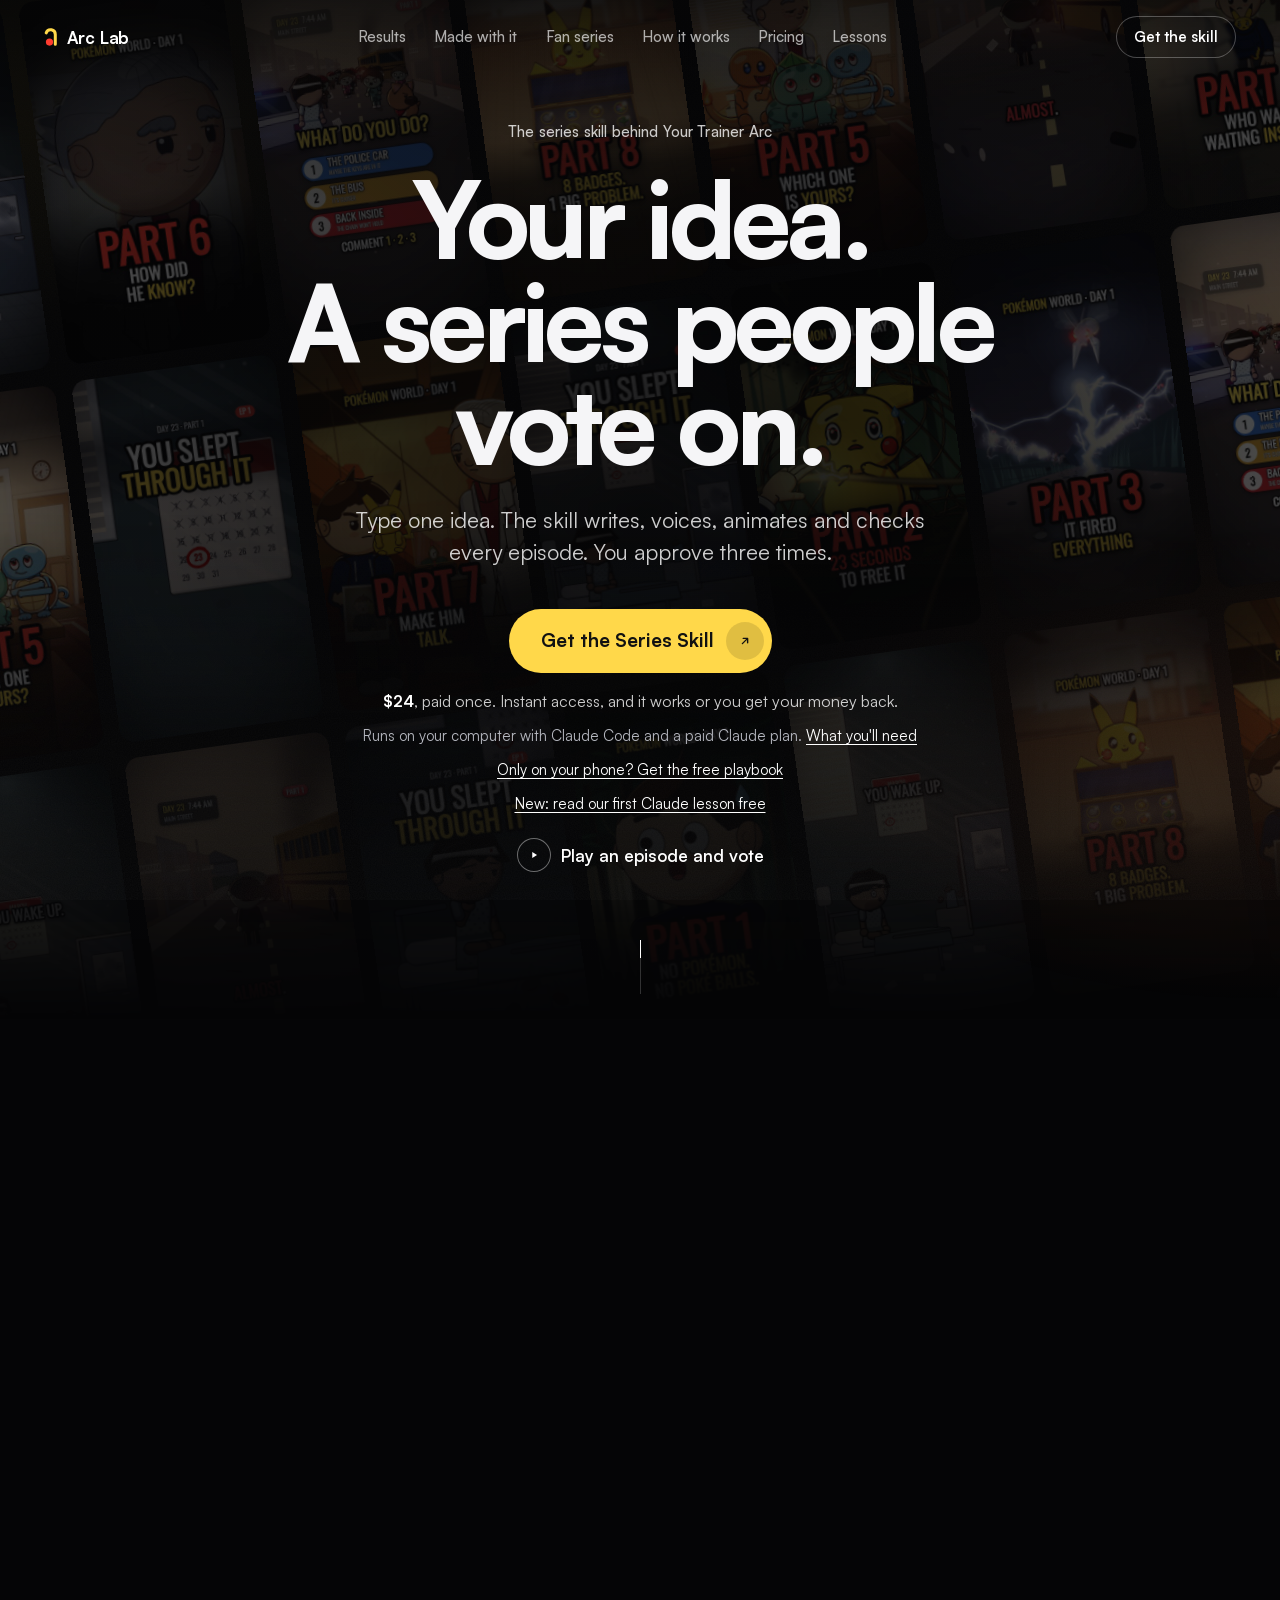
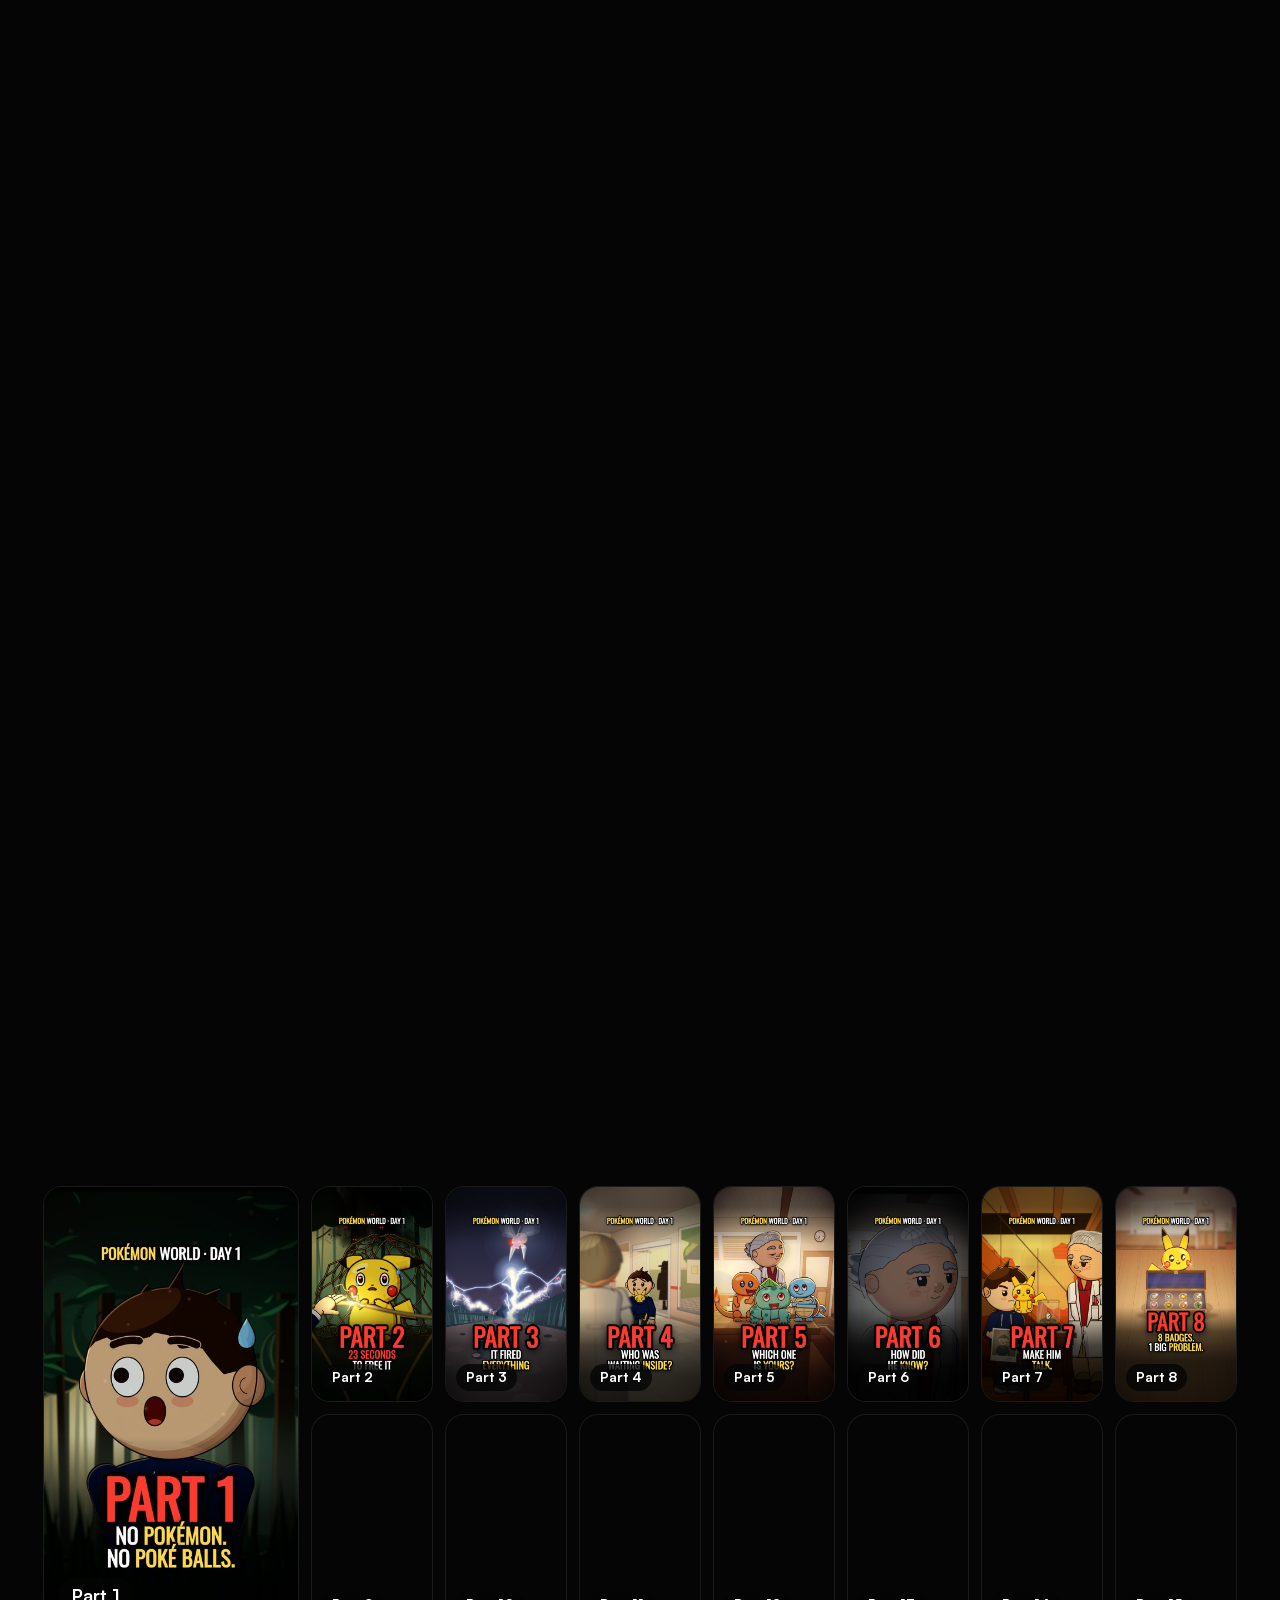
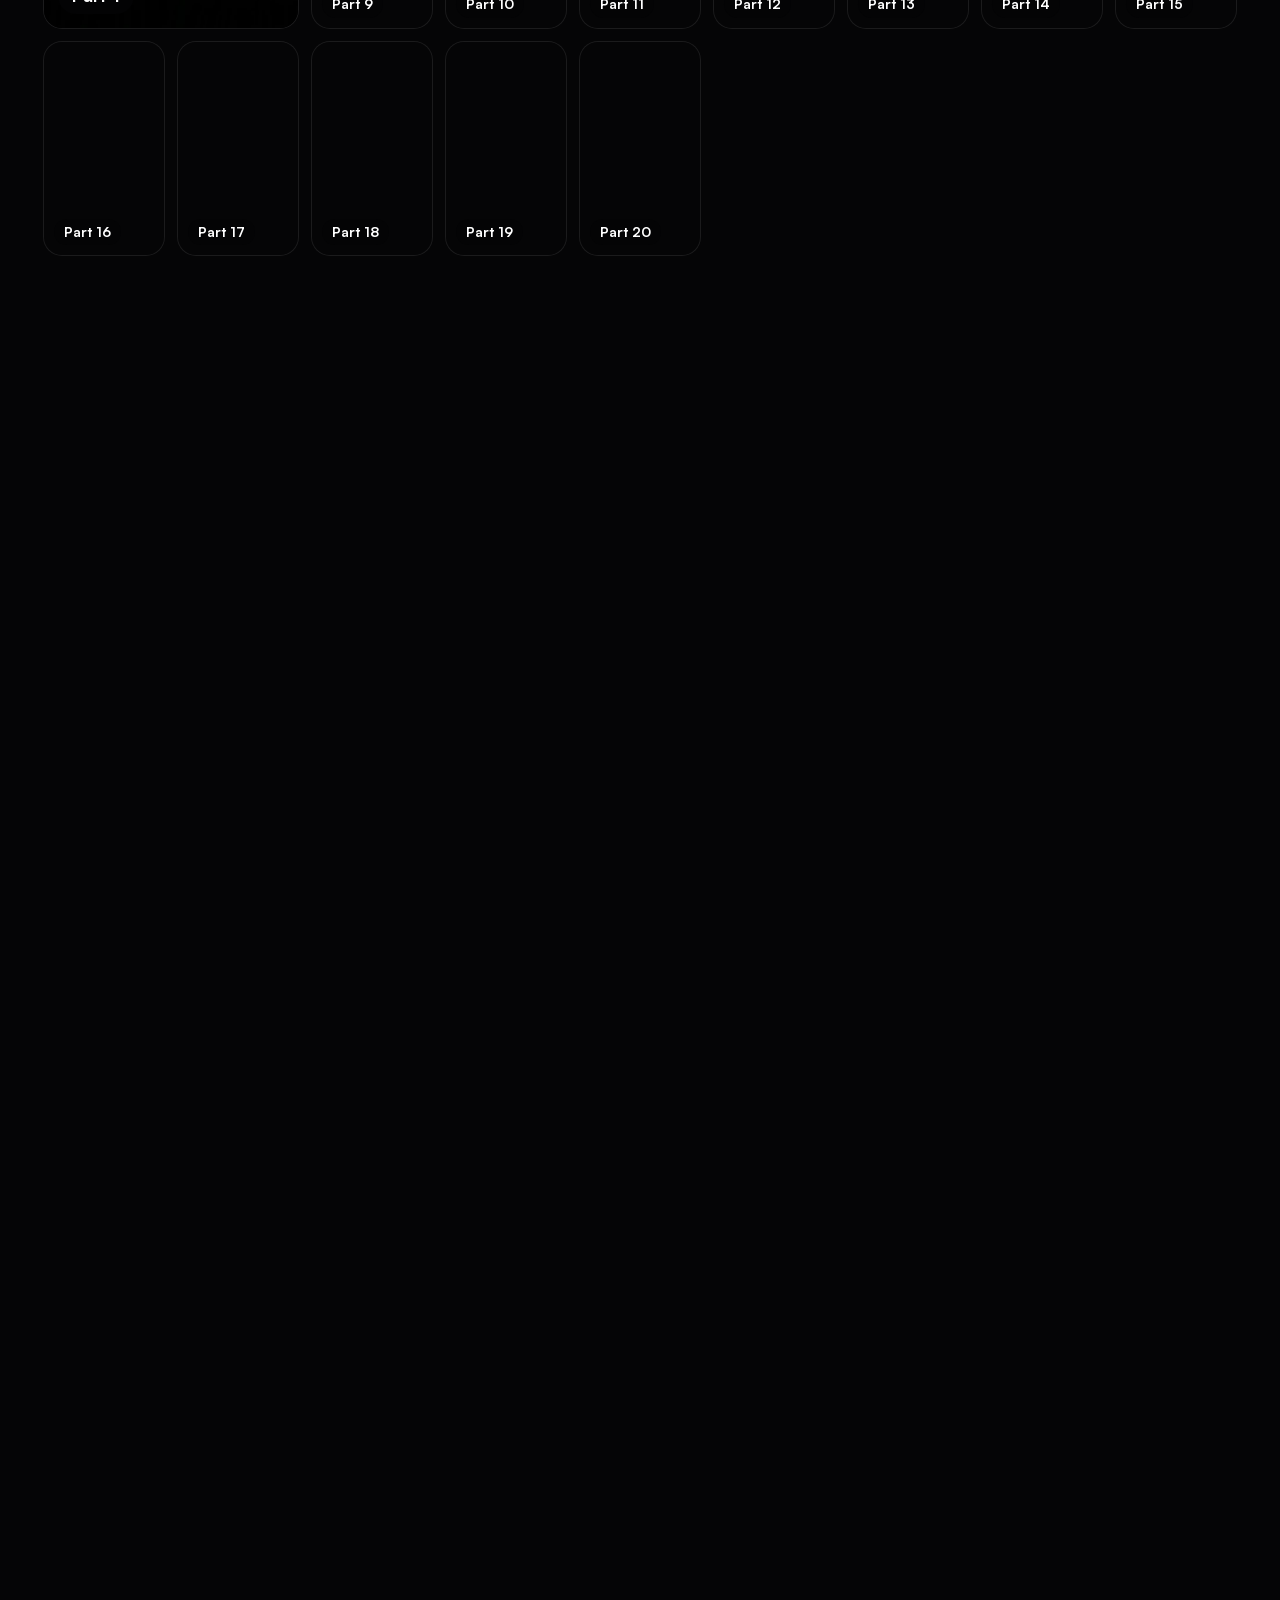
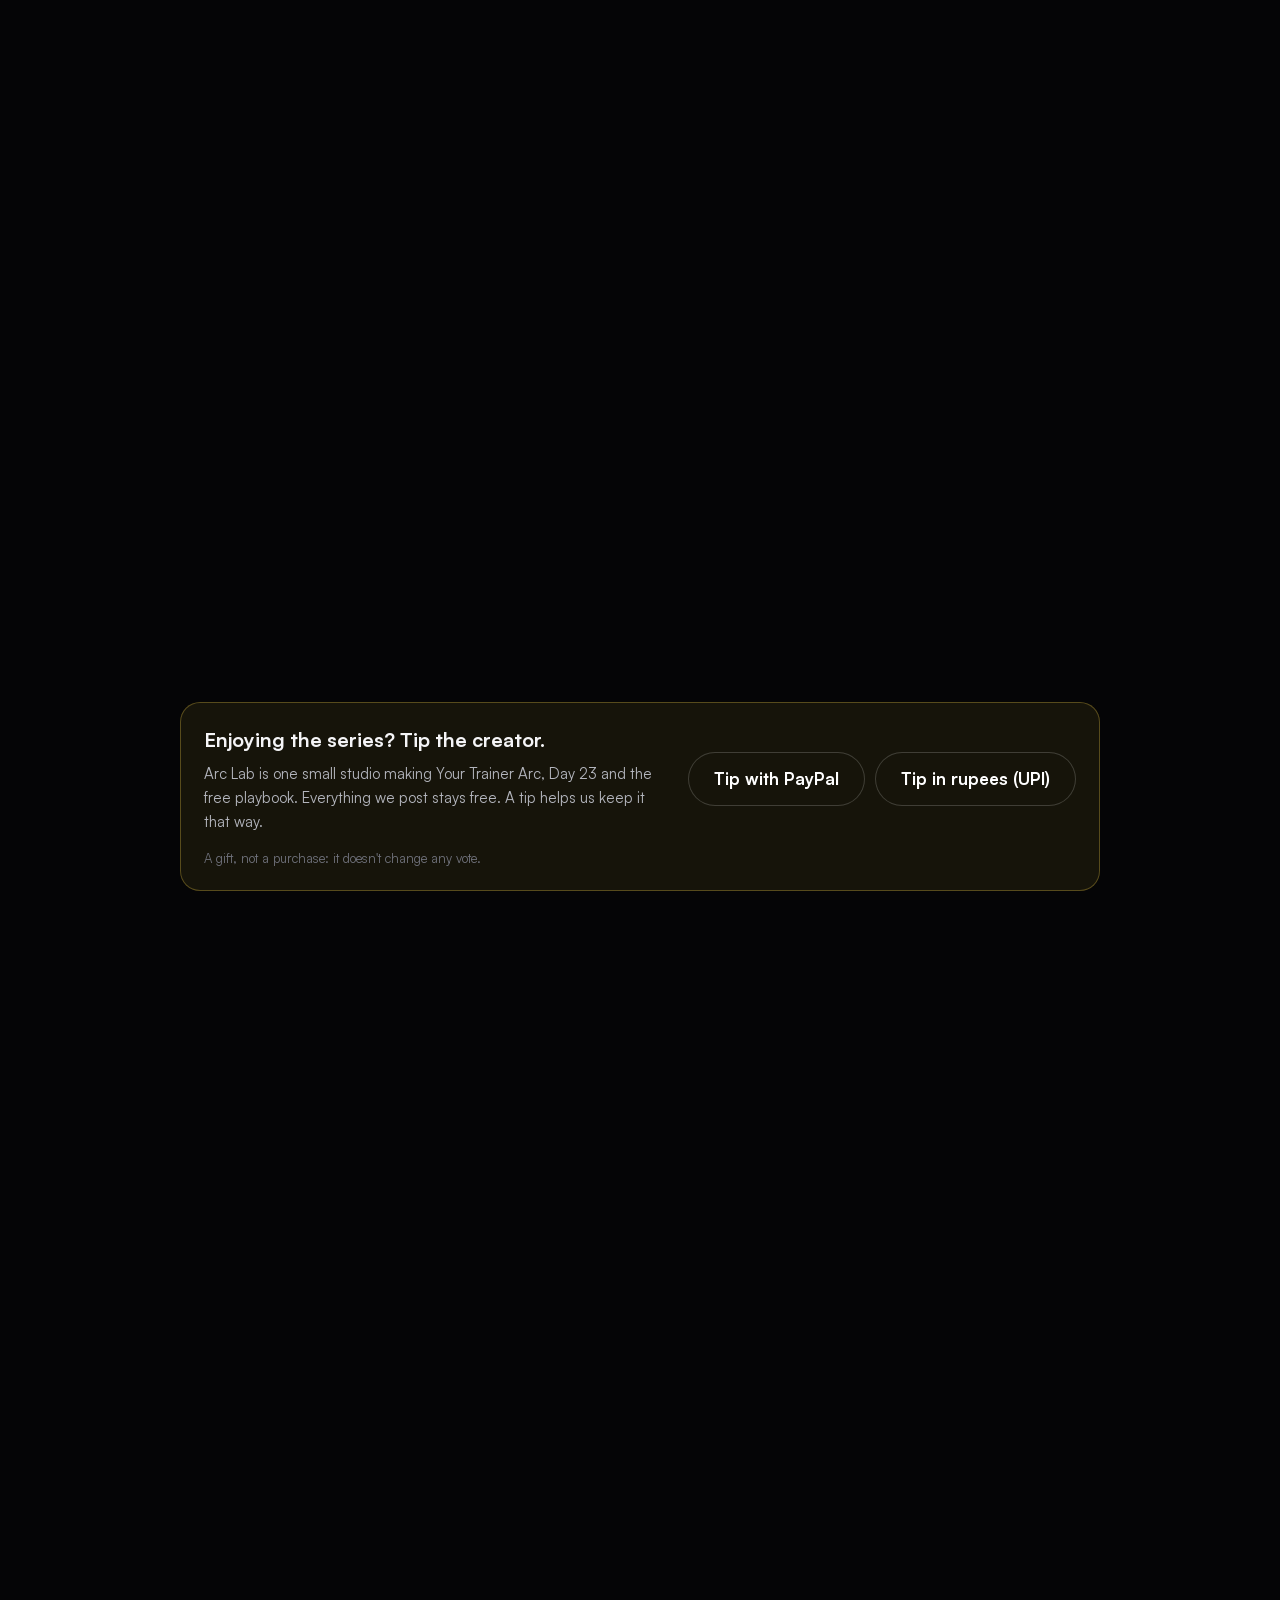
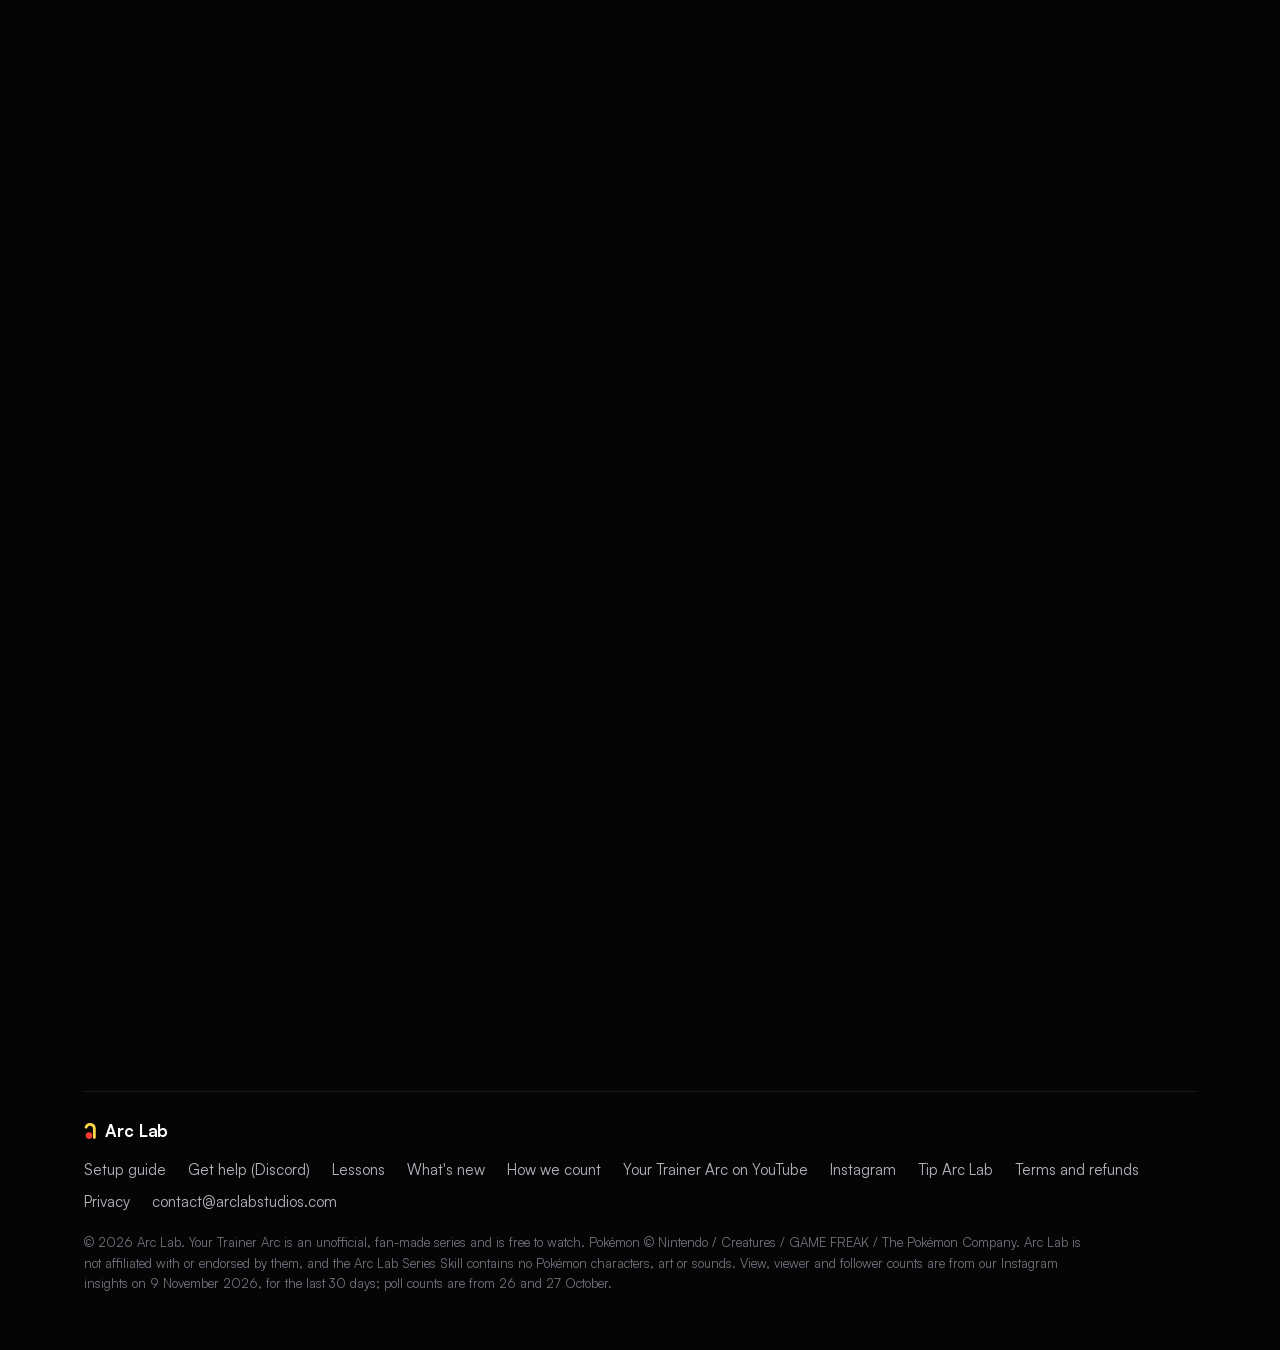
==== commit 92683ee9: "Lessons preview page (Lesson 1 free), terms tidy, Parts 16-20, Day 23 row, try.html" ====
--- a/index.html
+++ b/index.html
@@ -23,11 +23,10 @@
 <link rel="icon" href="assets/favicon.svg?v=2" type="image/svg+xml">
 <link rel="apple-touch-icon" href="assets/apple-touch-icon.png">
 <link rel="preload" href="assets/fonts/Satoshi-Variable.woff2" as="font" type="font/woff2" crossorigin>
-<link rel="stylesheet" href="assets/site.css?v=24">
+<link rel="stylesheet" href="assets/site.css?v=26">
 <script defer src="assets/links.js?v=1"></script>
 <script defer src="assets/site.js?v=19"></script>
 <script defer src="assets/wall.js?v=1"></script>
-<script defer src="assets/idea.js?v=2"></script>
 <script type="application/ld+json">{"@context":"https://schema.org","@graph":[{"@type":"Organization","@id":"https://arclabstudios.com/#org","name":"Arc Lab","url":"https://arclabstudios.com/","email":"contact@arclabstudios.com","logo":"https://arclabstudios.com/assets/apple-touch-icon.png"},{"@type":"Product","name":"Arc Lab Series Skill","description":"A Claude Code skill that writes, voices and animates a short series from one idea, drawn in code, with an audience vote at the end of every episode.","brand":{"@id":"https://arclabstudios.com/#org"},"offers":{"@type":"Offer","price":"24.00","priceCurrency":"USD","availability":"https://schema.org/InStock","url":"https://arclabstudios.com/#pricing","seller":{"@id":"https://arclabstudios.com/#org"}}}]}</script>
 </head>
 <body>
@@ -62,7 +61,8 @@
         <a class="pill pill-xl" href="#pricing" data-buy="public" data-place="hero">Get the Series Skill<span class="pill-ic" aria-hidden="true"><svg viewBox="0 0 16 16" width="14" height="14"><path d="M5 11 11 5M6 5h5v5" fill="none" stroke="currentColor" stroke-width="1.6" stroke-linecap="round" stroke-linejoin="round"/></svg></span></a>
         <p class="hb-note"><b>$24</b>, paid once. Instant access, and it works or you get your money back.</p>
         <p class="hb-need">Runs on your computer with Claude Code and a paid Claude plan. <a href="#need">What you'll need</a></p>
-        <p class="hb-need"><a href="#join" data-join data-place="hero-free">Only on your phone? Get the free playbook</a></p>
+        <p class="hb-need"><a href="#join" data-join data-place="hero-free">Only on your phone? Get the free playbook</a></p>
+        <p class="hb-need"><a href="lessons.html#lesson-1">New: read our first Claude lesson free</a></p>
       </div>
       <a class="link-play hero-vote" href="#made">Play an episode and vote</a>
     </div>
@@ -116,23 +116,23 @@
             <p class="vd-title">You run for the police car.</p>
             <p class="vd-meta">Every Day 23 episode since starts from the last one's vote.</p>
           </div>
-          <a class="pill" href="#idea">Try it with your idea<span class="pill-ic" aria-hidden="true"><svg viewBox="0 0 16 16" width="14" height="14"><path d="M5 11 11 5M6 5h5v5" fill="none" stroke="currentColor" stroke-width="1.6" stroke-linecap="round" stroke-linejoin="round"/></svg></span></a>
+          <a class="pill" href="try.html">Try it with your idea<span class="pill-ic" aria-hidden="true"><svg viewBox="0 0 16 16" width="14" height="14"><path d="M5 11 11 5M6 5h5v5" fill="none" stroke="currentColor" stroke-width="1.6" stroke-linecap="round" stroke-linejoin="round"/></svg></span></a>
         </div>
       </div>
     </div>
     <div class="d23-shelf">
       <h3 class="receipts-h rv">Six episodes so far. All of them made with the skill.</h3>
-      <p class="proof-note rv">Every episode opens on the last one's vote. A new page with no famous characters, and 37,337 views between them.</p>
-      <ol class="reel-row d23-row rv" aria-label="Day 23 episodes 1 to 6, with their Instagram views on 4 November">
-        <li><a href="https://www.instagram.com/day23.series/reels/"><img src="assets/d23/cover_a.jpg" width="432" height="768" loading="lazy" alt="Day 23 episode 1 cover: You slept through it."><span><b>3,049</b> views</span></a></li>
-        <li><a href="https://www.instagram.com/day23.series/reels/"><img src="assets/d23/cover_ep2.jpg" width="432" height="768" loading="lazy" alt="Day 23 episode 2 cover: The keys aren't in it."><span><b>9,180</b> views</span></a></li>
-        <li><a href="https://www.instagram.com/day23.series/reels/"><img src="assets/d23/cover_ep3.jpg" width="432" height="768" loading="lazy" alt="Day 23 part 3 cover: The whole town heard you."><span><b>7,939</b> views</span></a></li>
-        <li><a href="https://www.instagram.com/day23.series/reels/"><img src="assets/d23/cover_ep4.jpg" width="432" height="768" loading="lazy" alt="Day 23 part 4 cover: Don't make a sound."><span><b>7,656</b> views</span></a></li>
-        <li><a href="https://www.instagram.com/day23.series/reels/"><img src="assets/d23/cover_ep5.jpg" width="432" height="768" loading="lazy" alt="Day 23 part 5 cover: Who's at the door?"><span><b>4,554</b> views</span></a></li>
-        <li><a href="https://www.instagram.com/day23.series/reels/"><img src="assets/d23/cover_ep6.jpg" width="432" height="768" loading="lazy" alt="Day 23 part 6 cover: The bridge is full of them."><span><b>4,959</b> views</span></a></li>
+      <p class="proof-note rv">Every episode opens on the last one's vote, on a new page with no famous characters.</p>
+      <ol class="reel-row d23-row rv" aria-label="Day 23 episodes 1 to 6">
+        <li><a href="https://www.instagram.com/day23.series/reels/"><img src="assets/d23/cover_a.jpg" width="432" height="768" loading="lazy" alt="Day 23 episode 1 cover: You slept through it."><span><b>Episode 1</b></span></a></li>
+        <li><a href="https://www.instagram.com/day23.series/reels/"><img src="assets/d23/cover_ep2.jpg" width="432" height="768" loading="lazy" alt="Day 23 episode 2 cover: The keys aren't in it."><span><b>Episode 2</b></span></a></li>
+        <li><a href="https://www.instagram.com/day23.series/reels/"><img src="assets/d23/cover_ep3.jpg" width="432" height="768" loading="lazy" alt="Day 23 part 3 cover: The whole town heard you."><span><b>Episode 3</b></span></a></li>
+        <li><a href="https://www.instagram.com/day23.series/reels/"><img src="assets/d23/cover_ep4.jpg" width="432" height="768" loading="lazy" alt="Day 23 part 4 cover: Don't make a sound."><span><b>Episode 4</b></span></a></li>
+        <li><a href="https://www.instagram.com/day23.series/reels/"><img src="assets/d23/cover_ep5.jpg" width="432" height="768" loading="lazy" alt="Day 23 part 5 cover: Who's at the door?"><span><b>Episode 5</b></span></a></li>
+        <li><a href="https://www.instagram.com/day23.series/reels/"><img src="assets/d23/cover_ep6.jpg" width="432" height="768" loading="lazy" alt="Day 23 part 6 cover: The bridge is full of them."><span><b>Episode 6</b></span></a></li>
       </ol>
     </div>
-    <p class="fine rv">Day 23 is a new page on Instagram, @day23.series. The episode 1 above is a short re-cut, and its first poll was small. Views from 4&nbsp;November 2026. <a href="how-we-count.html#day23">How we count</a>.</p>
+    <p class="fine rv">Day 23 is a new page on Instagram, @day23.series. The episode 1 above is a short re-cut, and its first poll was small. <a href="how-we-count.html#day23">How we count</a>.</p>
   </section>
 
   <!-- 5c. series that buyers made with the skill (shown with their OK) -->
@@ -221,24 +221,29 @@
       </div></div>
       <figcaption>Parts 1 to 6, in 18 seconds.</figcaption>
     </figure>
-    <ol class="reel-row" aria-label="Parts 1 to 15, with their Instagram views on 4 November">
-      <li><a href="https://youtube.com/shorts/gtaL6tqougE"><img src="assets/yta/cover_p1.jpg" width="432" height="768" loading="lazy" alt="Part 1 cover: No Pokémon. No Poké Balls."><span><b>330K</b> views</span></a></li>
-      <li><a href="https://youtube.com/shorts/ZtN7Vpp41gI"><img src="assets/yta/cover_p2.jpg" width="432" height="768" loading="lazy" alt="Part 2 cover: 23 seconds to free it."><span><b>232K</b> views</span></a></li>
-      <li><a href="https://youtube.com/shorts/cP_c-swfRIc"><img src="assets/yta/cover_p3.jpg" width="432" height="768" loading="lazy" alt="Part 3 cover: It fired everything."><span><b>188K</b> views</span></a></li>
-      <li><a href="https://youtube.com/shorts/3qeuwRZTZ5U"><img src="assets/yta/cover_p4.jpg" width="432" height="768" loading="lazy" alt="Part 4 cover: Who was waiting inside?"><span><b>140K</b> views</span></a></li>
-      <li><a href="https://youtube.com/shorts/NoYyJjhd0Z4"><img src="assets/yta/cover_p5.jpg" width="432" height="768" loading="lazy" alt="Part 5 cover: Which one is yours?"><span><b>158K</b> views</span></a></li>
-      <li><a href="https://youtube.com/shorts/NE2itZXlHsI"><img src="assets/yta/cover_p6.jpg" width="432" height="768" loading="lazy" alt="Part 6 cover: How did he know?"><span><b>114K</b> views</span></a></li>
-      <li><a href="https://youtube.com/shorts/clw81dJMsaw"><img src="assets/yta/cover_p7.jpg" width="432" height="768" loading="lazy" alt="Part 7 cover: Make him talk."><span><b>107K</b> views</span></a></li>
-      <li><a href="https://youtube.com/shorts/qzHevKpGcFw"><img src="assets/yta/cover_p8.jpg" width="432" height="768" loading="lazy" alt="Part 8 cover: 8 badges. 1 big problem."><span><b>73.4K</b> views</span></a></li>
-      <li><a href="https://youtube.com/shorts/DCs7PqcAOAY"><img src="assets/yta/cover_p9.jpg" width="432" height="768" loading="lazy" alt="Part 9 cover: First catch. It fought back."><span><b>77.4K</b> views</span></a></li>
-      <li><a href="https://youtube.com/shorts/oTN2Ooqzg9s"><img src="assets/yta/cover_p10.jpg" width="432" height="768" loading="lazy" alt="Part 10 cover: Poisoned. Still won."><span><b>92.9K</b> views</span></a></li>
-      <li><a href="https://youtube.com/shorts/DHh36ngw2Dc"><img src="assets/yta/cover_p11.jpg" width="432" height="768" loading="lazy" alt="Part 11 cover: Three balls. Zero caught."><span><b>61.2K</b> views</span></a></li>
-      <li><a href="https://youtube.com/shorts/ZDFiPE47QLM"><img src="assets/yta/cover_p12.jpg" width="432" height="768" loading="lazy" alt="Part 12 cover: It never sleeps."><span><b>53.9K</b> views</span></a></li>
-      <li><a href="https://youtube.com/shorts/OBD03anaiNA"><img src="assets/yta/cover_p13.jpg" width="432" height="768" loading="lazy" alt="Part 13 cover: The bigger they are..."><span><b>72.4K</b> views</span></a></li>
-      <li><a href="https://youtube.com/shorts/Dx58-thsl2c"><img src="assets/yta/cover_p14.jpg" width="432" height="768" loading="lazy" alt="Part 14 cover: Level ten. Then him."><span><b>86.1K</b> views</span></a></li>
-      <li><a href="https://youtube.com/shorts/TcntIXxnTV0"><img src="assets/yta/cover_p15.jpg" width="432" height="768" loading="lazy" alt="Part 15 cover: He took off his hat."><span><b>58K</b> views</span></a></li>
+    <ol class="reel-row" aria-label="Parts 1 to 20 of Your Trainer Arc">
+      <li><a href="https://youtube.com/shorts/gtaL6tqougE"><img src="assets/yta/cover_p1.jpg" width="432" height="768" loading="lazy" alt="Part 1 cover: No Pokémon. No Poké Balls."><span><b>Part 1</b></span></a></li>
+      <li><a href="https://youtube.com/shorts/ZtN7Vpp41gI"><img src="assets/yta/cover_p2.jpg" width="432" height="768" loading="lazy" alt="Part 2 cover: 23 seconds to free it."><span><b>Part 2</b></span></a></li>
+      <li><a href="https://youtube.com/shorts/cP_c-swfRIc"><img src="assets/yta/cover_p3.jpg" width="432" height="768" loading="lazy" alt="Part 3 cover: It fired everything."><span><b>Part 3</b></span></a></li>
+      <li><a href="https://youtube.com/shorts/3qeuwRZTZ5U"><img src="assets/yta/cover_p4.jpg" width="432" height="768" loading="lazy" alt="Part 4 cover: Who was waiting inside?"><span><b>Part 4</b></span></a></li>
+      <li><a href="https://youtube.com/shorts/NoYyJjhd0Z4"><img src="assets/yta/cover_p5.jpg" width="432" height="768" loading="lazy" alt="Part 5 cover: Which one is yours?"><span><b>Part 5</b></span></a></li>
+      <li><a href="https://youtube.com/shorts/NE2itZXlHsI"><img src="assets/yta/cover_p6.jpg" width="432" height="768" loading="lazy" alt="Part 6 cover: How did he know?"><span><b>Part 6</b></span></a></li>
+      <li><a href="https://youtube.com/shorts/clw81dJMsaw"><img src="assets/yta/cover_p7.jpg" width="432" height="768" loading="lazy" alt="Part 7 cover: Make him talk."><span><b>Part 7</b></span></a></li>
+      <li><a href="https://youtube.com/shorts/qzHevKpGcFw"><img src="assets/yta/cover_p8.jpg" width="432" height="768" loading="lazy" alt="Part 8 cover: 8 badges. 1 big problem."><span><b>Part 8</b></span></a></li>
+      <li><a href="https://youtube.com/shorts/DCs7PqcAOAY"><img src="assets/yta/cover_p9.jpg" width="432" height="768" loading="lazy" alt="Part 9 cover: First catch. It fought back."><span><b>Part 9</b></span></a></li>
+      <li><a href="https://youtube.com/shorts/oTN2Ooqzg9s"><img src="assets/yta/cover_p10.jpg" width="432" height="768" loading="lazy" alt="Part 10 cover: Poisoned. Still won."><span><b>Part 10</b></span></a></li>
+      <li><a href="https://youtube.com/shorts/DHh36ngw2Dc"><img src="assets/yta/cover_p11.jpg" width="432" height="768" loading="lazy" alt="Part 11 cover: Three balls. Zero caught."><span><b>Part 11</b></span></a></li>
+      <li><a href="https://youtube.com/shorts/ZDFiPE47QLM"><img src="assets/yta/cover_p12.jpg" width="432" height="768" loading="lazy" alt="Part 12 cover: It never sleeps."><span><b>Part 12</b></span></a></li>
+      <li><a href="https://youtube.com/shorts/OBD03anaiNA"><img src="assets/yta/cover_p13.jpg" width="432" height="768" loading="lazy" alt="Part 13 cover: The bigger they are..."><span><b>Part 13</b></span></a></li>
+      <li><a href="https://youtube.com/shorts/Dx58-thsl2c"><img src="assets/yta/cover_p14.jpg" width="432" height="768" loading="lazy" alt="Part 14 cover: Level ten. Then him."><span><b>Part 14</b></span></a></li>
+      <li><a href="https://youtube.com/shorts/TcntIXxnTV0"><img src="assets/yta/cover_p15.jpg" width="432" height="768" loading="lazy" alt="Part 15 cover: He took off his hat."><span><b>Part 15</b></span></a></li>
+      <li><a href="https://youtube.com/shorts/fd8ElpAAWdA"><img src="assets/yta/cover_p16.jpg" width="432" height="768" loading="lazy" alt="Part 16 cover: Something is burning."><span><b>Part 16</b></span></a></li>
+      <li><a href="https://youtube.com/shorts/BGiayYBDGrs"><img src="assets/yta/cover_p17.jpg" width="432" height="768" loading="lazy" alt="Part 17 cover: The net at the foot of Mt. Moon, burning."><span><b>Part 17</b></span></a></li>
+      <li><a href="https://youtube.com/shorts/_m5h_NqDs70"><img src="assets/yta/cover_p18.jpg" width="432" height="768" loading="lazy" alt="Part 18 cover: It's evolving."><span><b>Part 18</b></span></a></li>
+      <li><a href="https://youtube.com/shorts/k7-w1EXDE4A"><img src="assets/yta/cover_p19.jpg" width="432" height="768" loading="lazy" alt="Part 19 cover: Into the dark."><span><b>Part 19</b></span></a></li>
+      <li><a href="https://youtube.com/shorts/t1FBPWBT-9c"><img src="assets/yta/cover_p20.jpg" width="432" height="768" loading="lazy" alt="Part 20 cover: The moon crater inside Mt. Moon."><span><b>Part 20</b></span></a></li>
     </ol>
-    <p class="fine rv reel-note">Instagram views on 4 November 2026. Each cover opens the part on YouTube.</p>
+    <p class="fine rv reel-note">Each cover opens the part on YouTube. A new part comes out most days.</p>
   </section>
 
   <!-- 4. the product: the skill running -->
@@ -261,30 +266,8 @@
       </div>
       <p class="sr">A run of the skill: you type an idea, then the skill builds the series bible, the script (you approve), the voices, the look (you approve), the shots, the sound and a frame check (you approve), and hands you a finished episode with its posting pack.</p>
       <figcaption>An illustration of one run. The next episode is written from your audience's votes.</figcaption>
-    </figure>
-    <div class="idea rv" id="idea">
-      <div class="idea-head">
-        <h3>Try it with your own idea.</h3>
-        <p>Type your idea in one line. This page fills in a small taste of the skill's first two steps, the series bible and the episode 1 script, from our templates. What you type never leaves this page, and no AI runs on it.</p>
-      </div>
-      <form class="idea-form" novalidate>
-        <label class="sr" for="idea-in">Your series idea, in one line</label>
-        <input id="idea-in" type="text" maxlength="140" autocomplete="off" aria-describedby="idea-err" placeholder="A cat runs a heist crew.">
-        <button type="submit" class="pill">Fill in my sample</button>
-      </form>
-      <p class="idea-err" id="idea-err" aria-live="polite"></p>
-      <p class="sr" id="idea-status" role="status"></p>
-      <div class="idea-out" hidden>
-        <p class="idea-tag">A sample, filled in from templates</p>
-        <dl>
-          <div><dt>Premise</dt><dd data-f="premise"></dd></div>
-          <div><dt>The cast</dt><dd><ul data-f="cast"></ul></dd></div>
-          <div><dt>Episode 1 ends</dt><dd data-f="cliff"></dd></div>
-          <div><dt>The vote</dt><dd><ol data-f="vote"></ol></dd></div>
-        </dl>
-        <p class="fine">A preview of the shape only. In the skill, the real bible and script are written from your idea, and nothing goes further until you approve them. Original ideas only: if yours borrows someone else's characters, the skill suggests an original take.</p>
-      </div>
-    </div>
+    </figure>
+    <p class="try-link rv"><a class="pill pill-line" href="try.html">Try it with your own idea</a></p>
   </section>
 
 
@@ -329,7 +312,7 @@
       <li data-show="public" hidden><svg viewBox="0 0 24 24" aria-hidden="true"><path d="M20 12a8 8 0 1 1-2.3-5.7M20 4v4.5h-4.5"/></svg><span><b>It works, or your money back</b>Can't get it running on a computer that meets <a href="#need">what you'll need</a>? Email us within 14 days. We'll fix it with you, or refund you in full.</span></li>
       <li><svg viewBox="0 0 24 24" aria-hidden="true"><path d="M12 3.5v11M7.5 10l4.5 4.5 4.5-4.5M4.5 19.5h15"/></svg><span><b>Instant access</b>The download, the private repo and Discord help arrive the moment you pay. <a href="start.html">See the setup guide</a>.</span></li>
     </ul>
-    <p class="fine reviews-note rv">Prices shown in US dollars. Checkout shows your local price where we have one, tax included: ₹999 in India, €22 in Europe. Some US states add sales tax at checkout. In India you can pay by UPI. Every buyer is asked for a review, and we'll show all of them here, good and bad.</p>
+    <p class="fine reviews-note rv">Prices shown in US dollars. Checkout shows your local price where we have one, tax included: ₹999 in India, €22 in Europe. Some US states add sales tax at checkout. In India you can pay by UPI. Questions before you buy? Email contact@arclabstudios.com or ask in our <a href="https://discord.gg/zkgKehuG62">Discord</a>.</p>
   </section>
 
   <!-- lessons: coming soon, no prices until they open -->
@@ -348,8 +331,8 @@
         <p>A new lesson every week: how a real episode was made, start to finish; new Claude features and how to use them; and growth teardowns with our real numbers, including what didn't work.</p>
       </article>
     </div>
-    <a class="pill rv" href="#join" data-join data-place="lessons">Tell me when lessons open<span class="pill-ic" aria-hidden="true"><svg viewBox="0 0 16 16" width="14" height="14"><path d="M5 11 11 5M6 5h5v5" fill="none" stroke="currentColor" stroke-width="1.6" stroke-linecap="round" stroke-linejoin="round"/></svg></span></a>
-    <p class="fine rv">Free to join the list, and you get the Vote Loop Playbook today.</p>
+    <div class="lessons-cta rv"><a class="pill" href="#join" data-join data-place="lessons">Tell me when lessons open<span class="pill-ic" aria-hidden="true"><svg viewBox="0 0 16 16" width="14" height="14"><path d="M5 11 11 5M6 5h5v5" fill="none" stroke="currentColor" stroke-width="1.6" stroke-linecap="round" stroke-linejoin="round"/></svg></span></a><a class="pill pill-line" href="lessons.html#lesson-1">Read Lesson 1 free</a></div>
+    <p class="fine rv">Free to join the list, and you get the Vote Loop Playbook today. <a href="lessons.html">See the full lesson plan</a>.</p>
   </section>
 
   <!-- 6. the offer: what joining gets you -->
@@ -420,7 +403,7 @@
       <svg viewBox="14 0 36 64" width="12.4" height="22" aria-hidden="true"><g transform="translate(-0.875 -1.75)"><path d="M45 53 V27 A12.5 12.5 0 0 0 20.75 22.72" fill="none" stroke="currentColor" stroke-width="8" stroke-linecap="round"/><circle cx="29.5" cy="47.2" r="9.6" class="mark-dot"/></g></svg>
       Arc Lab
     </a>
-    <nav aria-label="Footer"><a href="start.html">Setup guide</a><a href="https://discord.gg/zkgKehuG62">Get help (Discord)</a><a href="whats-new.html">What's new</a><a href="how-we-count.html">How we count</a><a href="https://www.youtube.com/@yourtrainerarc/shorts">Your Trainer Arc on YouTube</a><a href="https://www.instagram.com/yourtrainerarc/">Instagram</a><a href="support.html">Tip Arc Lab</a><a href="terms.html">Terms and refunds</a><a href="privacy.html">Privacy</a><a href="mailto:contact@arclabstudios.com">contact@arclabstudios.com</a></nav>
+    <nav aria-label="Footer"><a href="start.html">Setup guide</a><a href="https://discord.gg/zkgKehuG62">Get help (Discord)</a><a href="lessons.html">Lessons</a><a href="whats-new.html">What's new</a><a href="how-we-count.html">How we count</a><a href="https://www.youtube.com/@yourtrainerarc/shorts">Your Trainer Arc on YouTube</a><a href="https://www.instagram.com/yourtrainerarc/">Instagram</a><a href="support.html">Tip Arc Lab</a><a href="terms.html">Terms and refunds</a><a href="privacy.html">Privacy</a><a href="mailto:contact@arclabstudios.com">contact@arclabstudios.com</a></nav>
   </div>
   <p class="legal">© 2026 Arc Lab. Your Trainer Arc is an unofficial, fan-made series and is free to watch. Pokémon © Nintendo / Creatures / GAME FREAK / The Pokémon Company. Arc Lab is not affiliated with or endorsed by them, and the Arc Lab Series Skill contains no Pokémon characters, art or sounds. View, viewer and follower counts are from our Instagram insights on 9 November 2026, for the last 30 days; poll counts are from 26 and 27 October.</p>
 </footer>
--- a/assets/site.css
+++ b/assets/site.css
@@ -710,3 +710,38 @@
   .doc-wide .figures li:nth-child(odd) { border-left: 0; }
   .doc-wide .wall { columns: 2; }
 }
+.try-link { margin: 32px 0 0; }
+.try-page .idea { margin-left: 0; margin-right: 0; }
+.try-back { display: flex; flex-wrap: wrap; gap: 12px; margin-top: 36px; }
+
+/* lessons.html */
+.lessons-page h1 { margin-top: 6px; }
+.lessons-page > p, .lessons-page > h2 { max-width: 760px; }
+.ls-join { max-width: 560px; margin: 28px 0 8px; }
+.ls-join .fine { margin-top: 12px; }
+.ls-done { padding: 22px; border-radius: 22px; background: var(--panel); box-shadow: 0 0 0 1px rgba(255, 216, 74, .3); }
+.ls-done h3 { font-size: 1.25rem; }
+.ls-done p { margin-top: 8px; }
+.lessons-page .lessons { margin-left: 0; margin-right: 0; margin-bottom: 8px; }
+.ls-outline { list-style: none; counter-reset: ls; padding: 0; margin: 18px 0 0; max-width: 760px; display: grid; gap: 10px; }
+.ls-outline li { counter-increment: ls; position: relative; padding: 16px 18px 16px 58px; border-radius: 16px; background: var(--panel); box-shadow: inset 0 0 0 1px var(--hair); max-width: none; }
+.ls-outline li::before { content: counter(ls); position: absolute; left: 18px; top: 15px; width: 26px; height: 26px; border-radius: 50%; display: grid; place-content: center; background: rgba(255, 216, 74, .14); color: var(--gold); font-weight: 700; font-size: .875rem; }
+.ls-outline b { display: block; color: #fff; }
+.ls-outline span { display: block; margin-top: 4px; color: var(--soft); font-size: .9375rem; }
+.ls-sample { max-width: 760px; margin-top: 18px; padding: clamp(20px, 4vw, 36px); border-radius: 24px; background: var(--panel); box-shadow: 0 0 0 1px var(--hair); }
+.ls-sample h3 { font-size: clamp(1.5rem, 3vw, 2rem); font-weight: 800; letter-spacing: -.03em; }
+.ls-sample h4 { margin-top: 28px; font-size: 1.0625rem; font-weight: 700; color: #fff; }
+.ls-table { margin-top: 12px; overflow-x: auto; }
+.ls-table table { border-collapse: collapse; min-width: 560px; font-size: .9375rem; }
+.ls-table th, .ls-table td { padding: 10px 12px; border-bottom: 1px solid var(--hair); text-align: left; vertical-align: top; color: var(--soft); }
+.ls-table th { color: #fff; font-weight: 700; }
+.prompt { margin-top: 10px; }
+.prompt pre { white-space: pre-wrap; }
+.prompt .copy { margin-top: 10px; min-height: 40px; font-size: .875rem; cursor: pointer; }
+.ls-faq { max-width: 760px; margin: 14px 0 0; }
+.ls-join-end { margin-top: 48px; }
+.ls-join-end h2 { margin-top: 0; }
+.lessons-cta { display: flex; flex-wrap: wrap; justify-content: center; gap: 12px; }
+.lessons-page .su { margin: 0; }
+.lessons-page .hj-row { max-width: 560px; }
+.lessons-page .ls-join, .lessons-page .ls-join-end { padding: 0; }
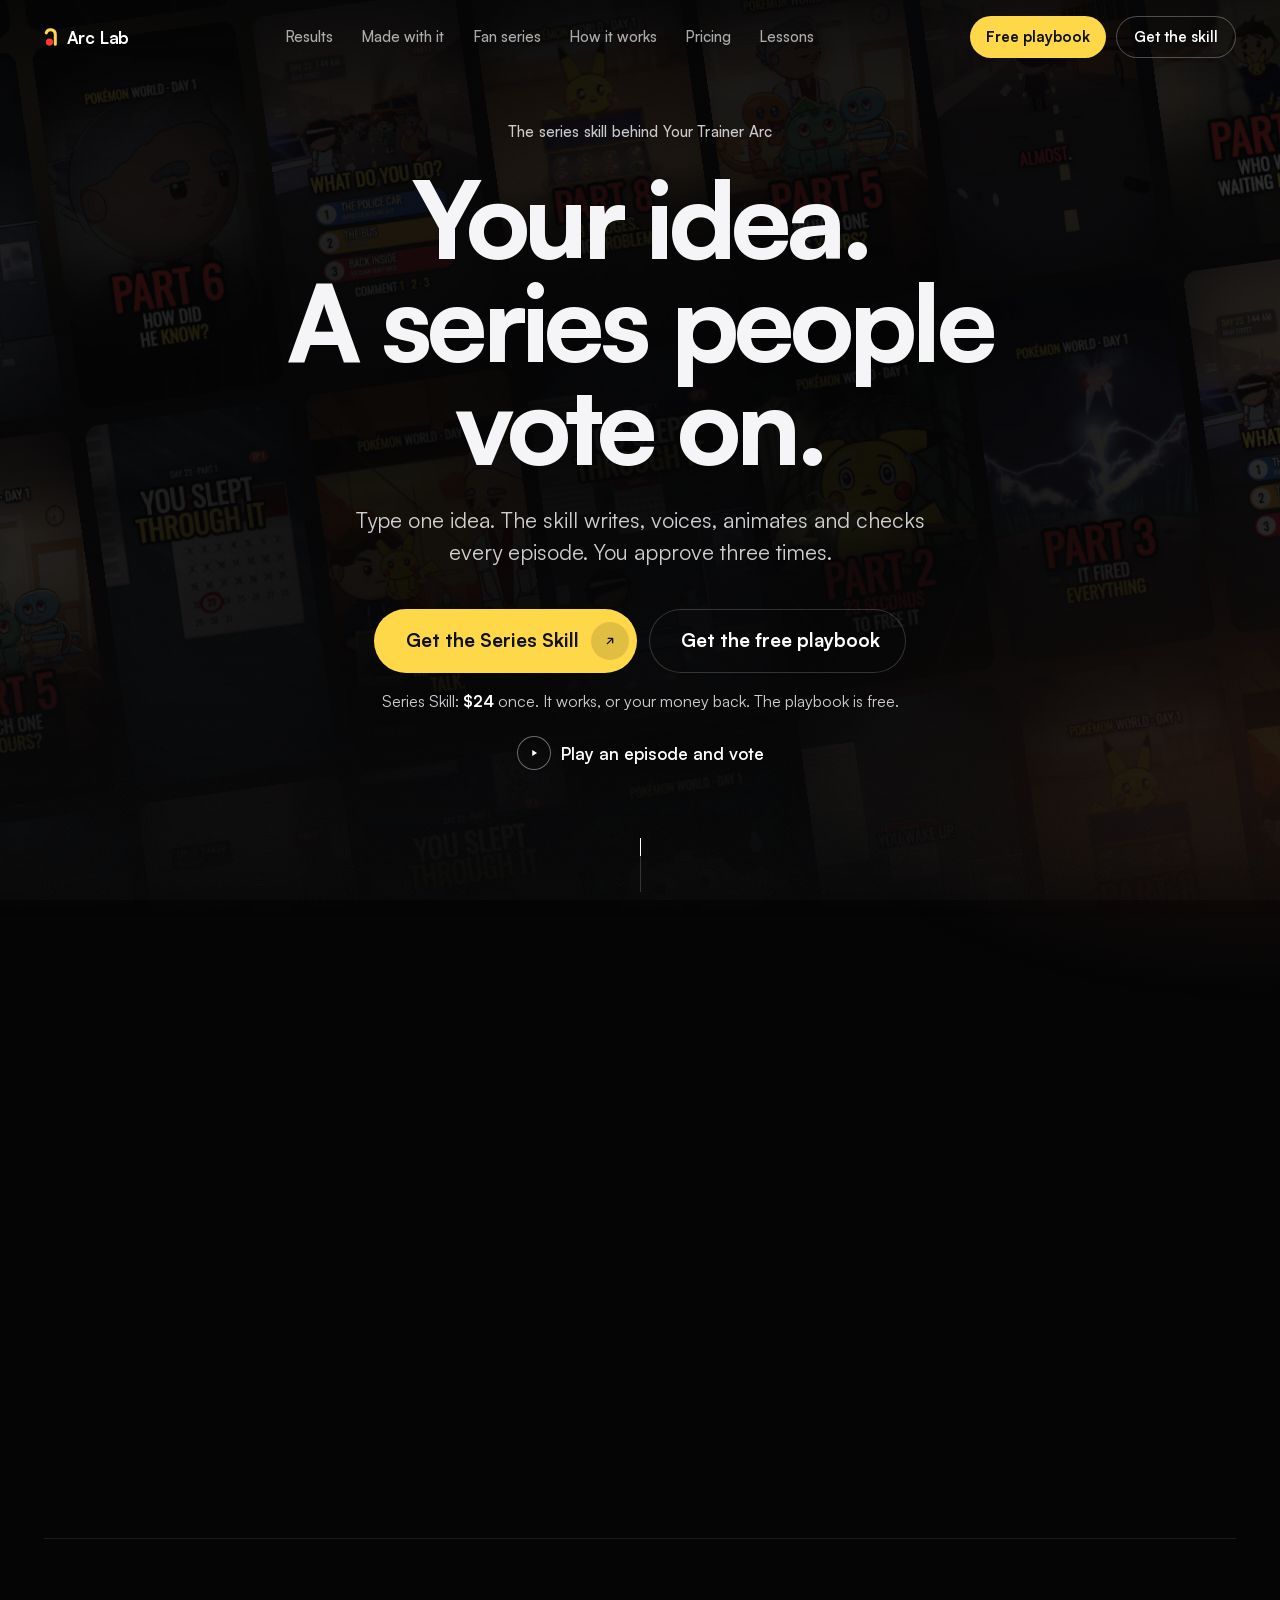
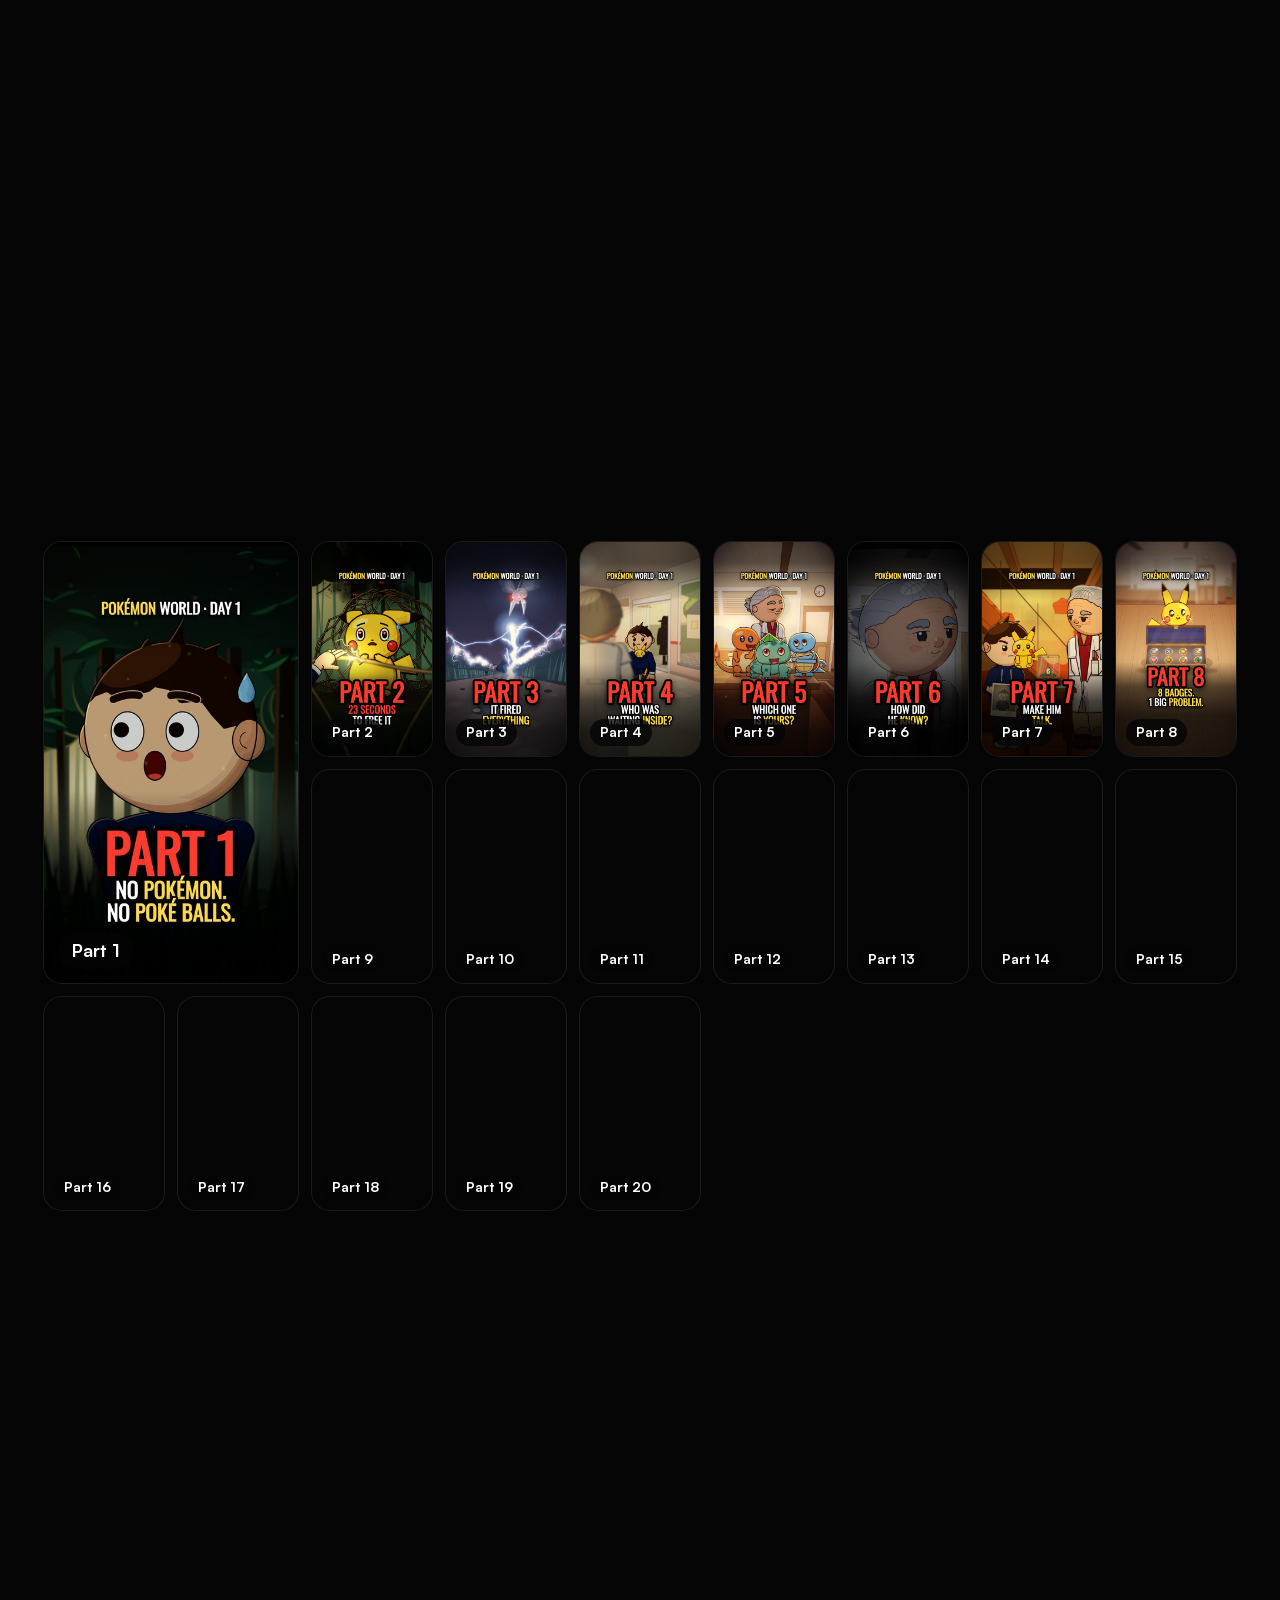
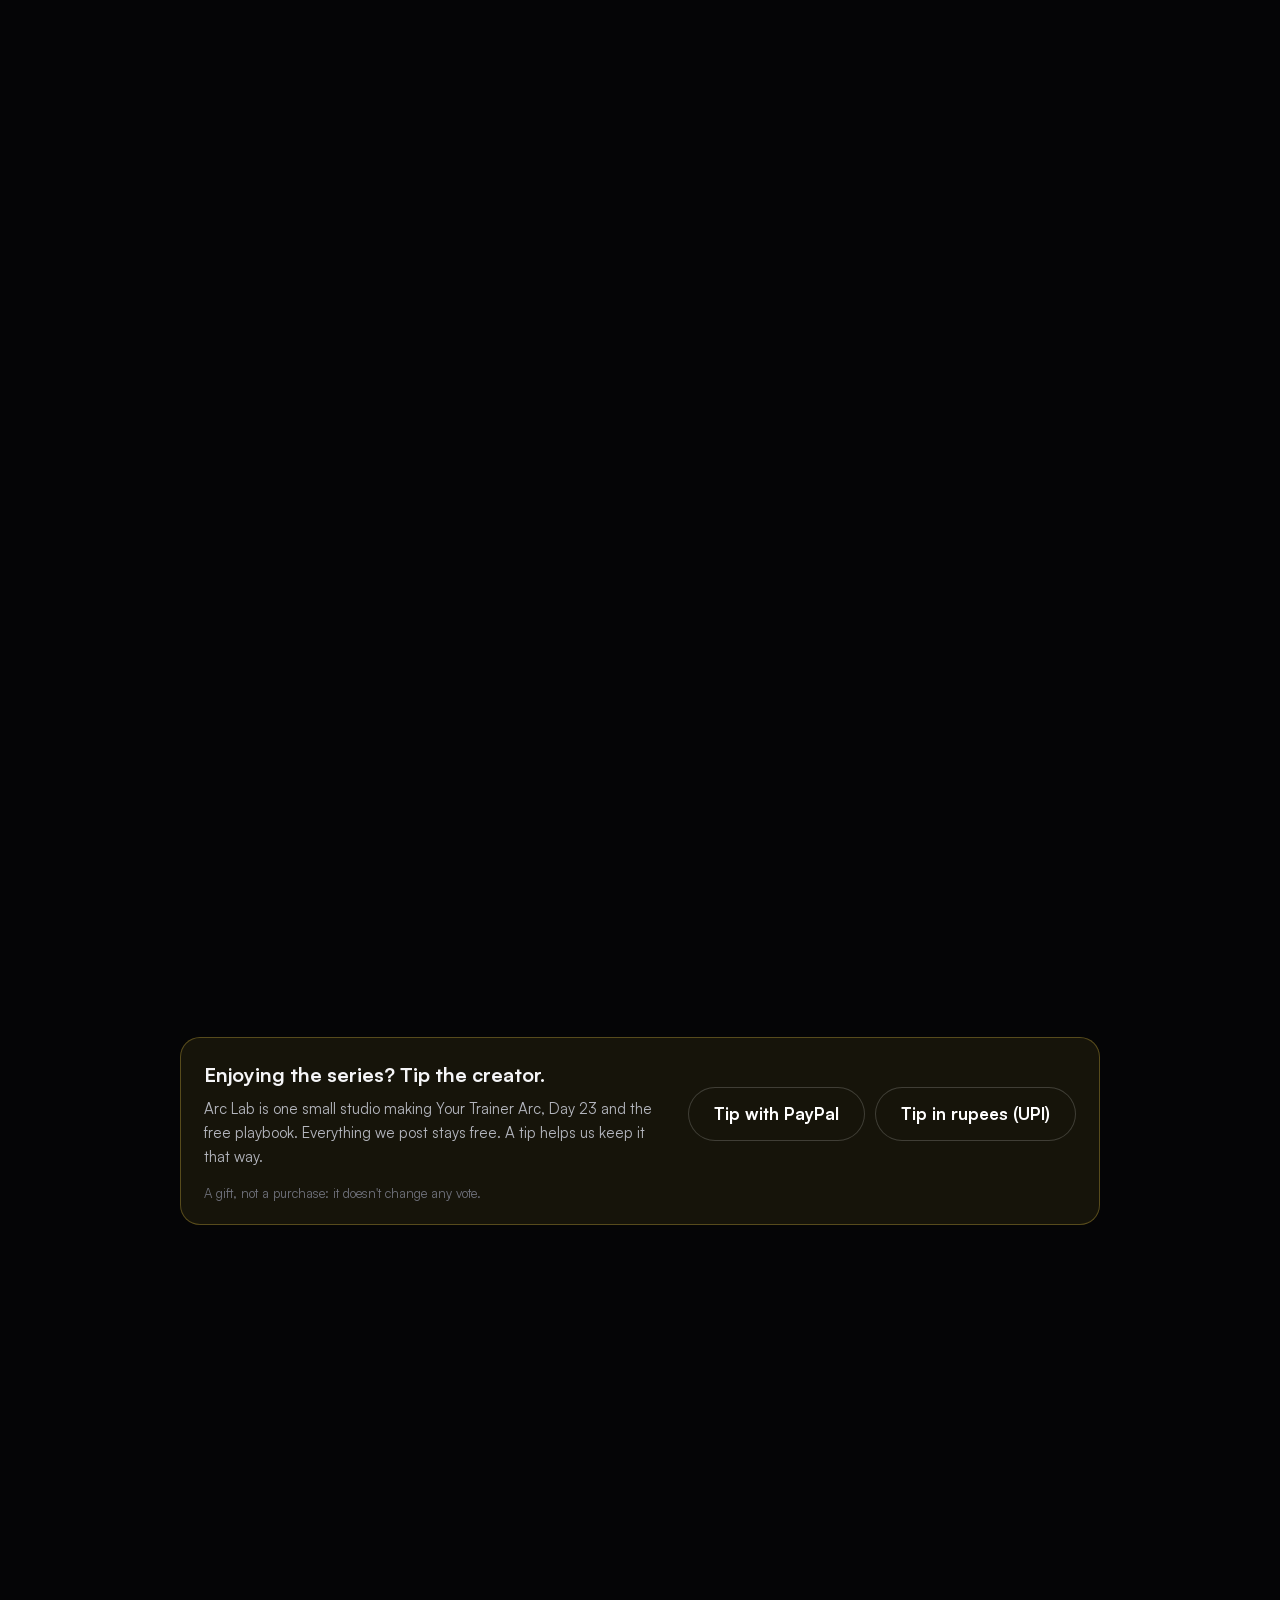
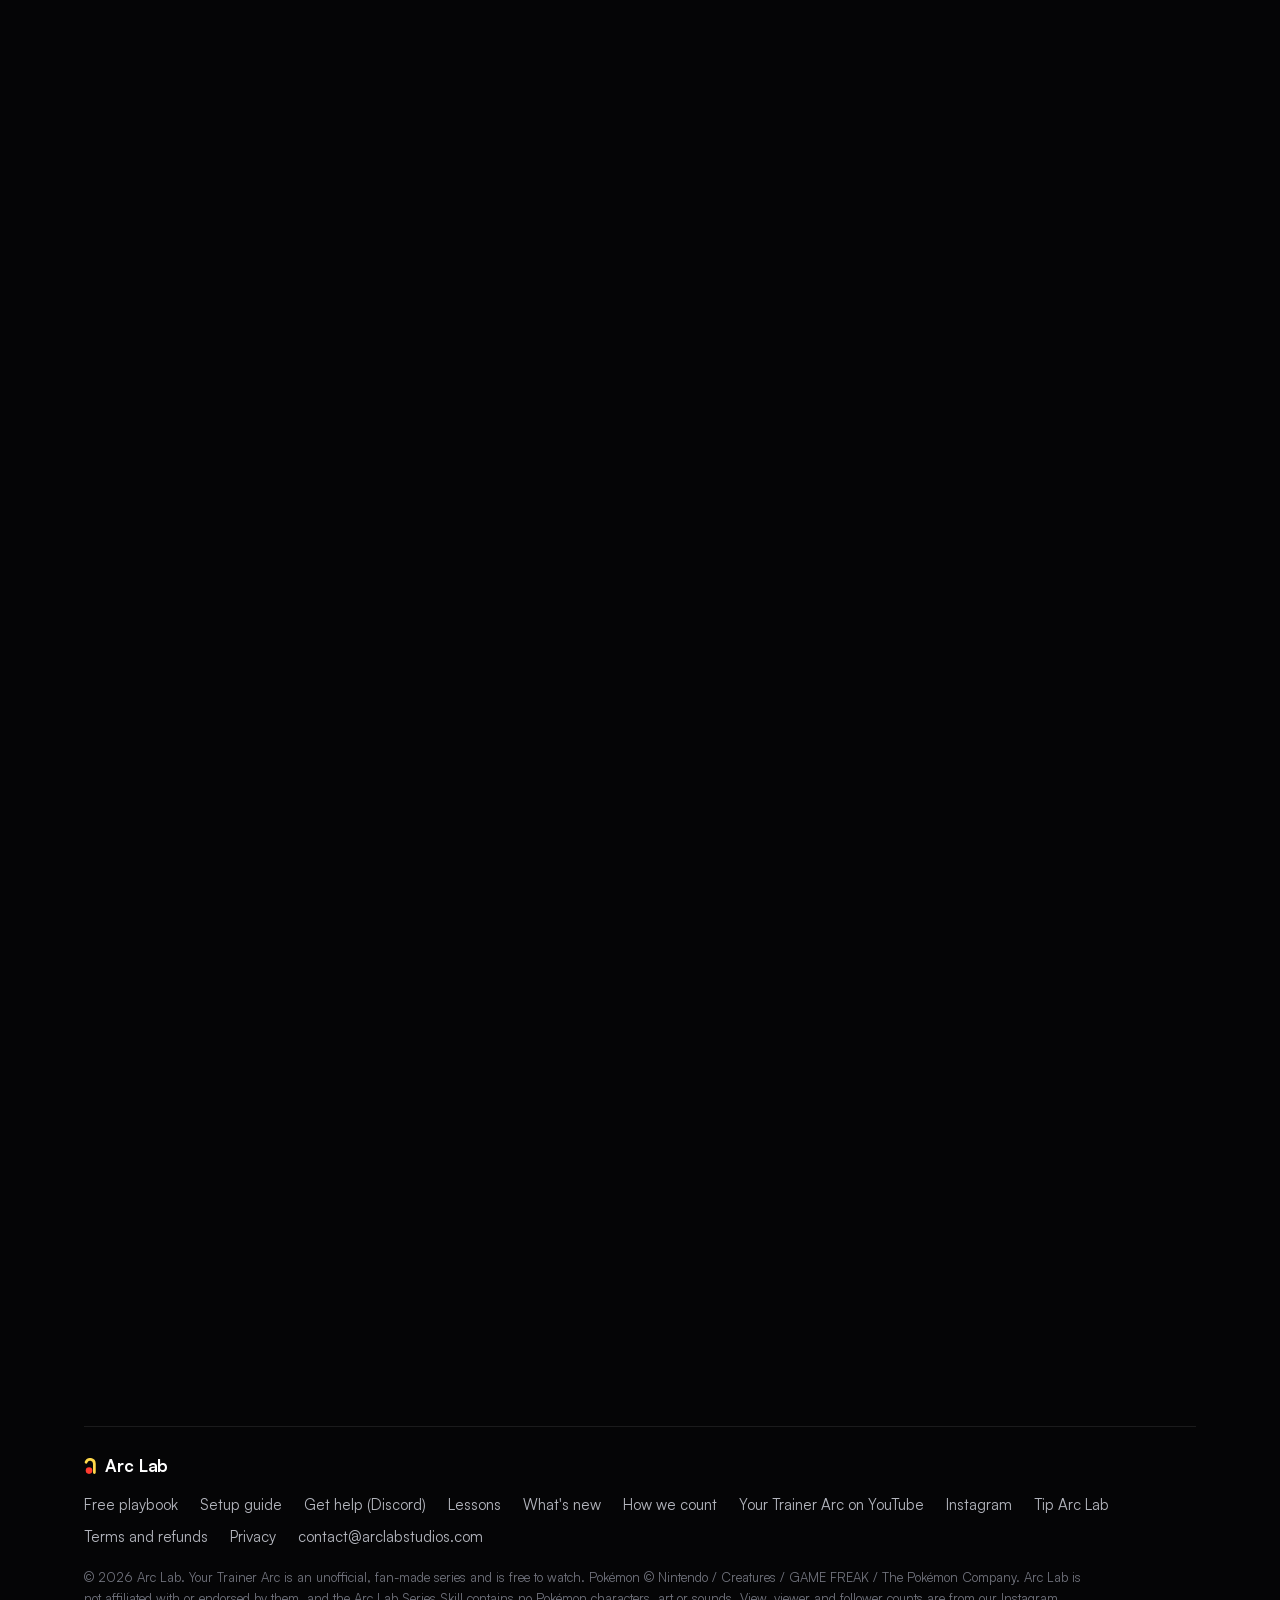
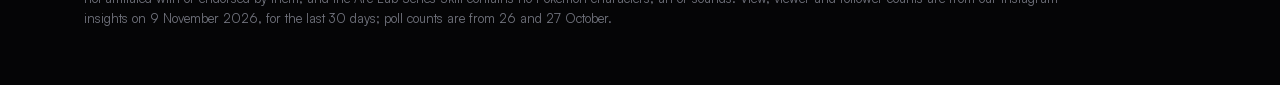
==== commit 48e86e6f: "Homepage declutter + free playbook easy to find" ====
--- a/index.html
+++ b/index.html
@@ -23,9 +23,9 @@
 <link rel="icon" href="assets/favicon.svg?v=2" type="image/svg+xml">
 <link rel="apple-touch-icon" href="assets/apple-touch-icon.png">
 <link rel="preload" href="assets/fonts/Satoshi-Variable.woff2" as="font" type="font/woff2" crossorigin>
-<link rel="stylesheet" href="assets/site.css?v=26">
+<link rel="stylesheet" href="assets/site.css?v=28">
 <script defer src="assets/links.js?v=1"></script>
-<script defer src="assets/site.js?v=19"></script>
+<script defer src="assets/site.js?v=20"></script>
 <script defer src="assets/wall.js?v=1"></script>
 <script type="application/ld+json">{"@context":"https://schema.org","@graph":[{"@type":"Organization","@id":"https://arclabstudios.com/#org","name":"Arc Lab","url":"https://arclabstudios.com/","email":"contact@arclabstudios.com","logo":"https://arclabstudios.com/assets/apple-touch-icon.png"},{"@type":"Product","name":"Arc Lab Series Skill","description":"A Claude Code skill that writes, voices and animates a short series from one idea, drawn in code, with an audience vote at the end of every episode.","brand":{"@id":"https://arclabstudios.com/#org"},"offers":{"@type":"Offer","price":"24.00","priceCurrency":"USD","availability":"https://schema.org/InStock","url":"https://arclabstudios.com/#pricing","seller":{"@id":"https://arclabstudios.com/#org"}}}]}</script>
 </head>
@@ -45,7 +45,7 @@
     <a href="#pricing">Pricing</a>
     <a href="#lessons">Lessons</a>
   </nav>
-  <a class="bar-cta" href="#pricing" data-show="public" hidden>Get the skill</a>
+  <div class="bar-acts"><a class="bar-free" href="#join" data-join data-place="bar">Free playbook</a><a class="bar-cta" href="#pricing" data-show="public" hidden>Get the skill</a></div>
 </header>
 
 <main id="main">
@@ -58,11 +58,8 @@
       <p class="open-sub">Type one idea. The skill writes, voices, animates and checks every episode. You approve three times.</p>
       <p class="open-perk dm-perk" data-dm-playbook hidden><a href="#join" data-join data-place="dm-banner">Here for the free playbook? Get it here</a></p>
       <div class="hero-buy" data-show="public" hidden>
-        <a class="pill pill-xl" href="#pricing" data-buy="public" data-place="hero">Get the Series Skill<span class="pill-ic" aria-hidden="true"><svg viewBox="0 0 16 16" width="14" height="14"><path d="M5 11 11 5M6 5h5v5" fill="none" stroke="currentColor" stroke-width="1.6" stroke-linecap="round" stroke-linejoin="round"/></svg></span></a>
-        <p class="hb-note"><b>$24</b>, paid once. Instant access, and it works or you get your money back.</p>
-        <p class="hb-need">Runs on your computer with Claude Code and a paid Claude plan. <a href="#need">What you'll need</a></p>
-        <p class="hb-need"><a href="#join" data-join data-place="hero-free">Only on your phone? Get the free playbook</a></p>
-        <p class="hb-need"><a href="lessons.html#lesson-1">New: read our first Claude lesson free</a></p>
+        <div class="hero-btns"><a class="pill pill-xl" href="#pricing" data-buy="public" data-place="hero">Get the Series Skill<span class="pill-ic" aria-hidden="true"><svg viewBox="0 0 16 16" width="14" height="14"><path d="M5 11 11 5M6 5h5v5" fill="none" stroke="currentColor" stroke-width="1.6" stroke-linecap="round" stroke-linejoin="round"/></svg></span></a><a class="pill pill-xl pill-line" href="#join" data-join data-place="hero-free">Get the free playbook</a></div>
+        <p class="hb-note">Series Skill: <b>$24</b> once. It works, or your money back. The playbook is free.</p>
       </div>
       <a class="link-play hero-vote" href="#made">Play an episode and vote</a>
     </div>
@@ -72,28 +69,26 @@
   <!-- 2. the proof, said once -->
   <section class="proof" id="proof" aria-labelledby="proof-h">
     <h2 id="proof-h" class="statement rv"><span>4 million views.</span> <span class="dim">20 days.</span></h2>
-    <p class="proof-note rv">Your Trainer Arc's Instagram account: 4,074,266 views from Part&nbsp;1 on 20&nbsp;October to 8&nbsp;November, Arc Lab reels included, and 81% of them from people who didn't follow us yet. Part&nbsp;1 alone has about 690,000 views across its two posts, and the series has had over 100,000 votes on what happens next.</p>
+    <p class="proof-note rv">On Your Trainer Arc's Instagram, 20 October to 8 November. 81% of the views came from people who didn't follow us yet.</p>
 
     <div class="proof-block">
       <h3 class="receipts-h rv">What the views turned into.</h3>
       <ol class="path" aria-label="What the views turned into, step by step">
-        <li class="rv"><small>Watched</small><b>939,264</b><span>different accounts. Views count plays; viewers count each account once.</span></li>
-        <li class="rv"><small>Followed</small><b>24,944</b><span>followers on 9&nbsp;November, up from 690 on 1&nbsp;October. Best day: +3,269 on 25&nbsp;October.</span></li>
-        <li class="rv"><small>Messaged</small><b>25,000+</b><span>automatic DMs sent since 2&nbsp;November: comment a word under a reel, get the free playbook or a link.</span></li>
+        <li class="rv"><small>Watched</small><b>939,264</b><span>different people</span></li>
+        <li class="rv"><small>Followed</small><b>24,944</b><span>followers, up from 690 on 1&nbsp;October</span></li>
+        <li class="rv"><small>Messaged</small><b>25,000+</b><span>automatic DMs sent since 2&nbsp;November</span></li>
       </ol>
-      <p class="lead rv">That's what an audience gives you: people to tell when you make the next thing, whether it's a guide, a product or your next series.</p>
-      <p class="proof-note rv">No one can honestly promise you views, and we won't. These are our numbers, not a forecast of yours. The DM count comes from our messaging tool.</p>
+      <p class="proof-note rv">Our numbers, not a promise of yours.</p>
       <div class="path-cta rv">
-        <a class="pill" href="#pricing" data-buy="public" data-place="proof" data-show="public" hidden>Start your own series<span class="pill-ic" aria-hidden="true"><svg viewBox="0 0 16 16" width="14" height="14"><path d="M5 11 11 5M6 5h5v5" fill="none" stroke="currentColor" stroke-width="1.6" stroke-linecap="round" stroke-linejoin="round"/></svg></span></a>
-      </div>
-    </div>
-    <p class="count-link rv"><a class="pill pill-line" href="how-we-count.html">All the Instagram screenshots, and how we count</a></p>
+        <a class="pill" href="#pricing" data-buy="public" data-place="proof" data-show="public" hidden>Start your own series<span class="pill-ic" aria-hidden="true"><svg viewBox="0 0 16 16" width="14" height="14"><path d="M5 11 11 5M6 5h5v5" fill="none" stroke="currentColor" stroke-width="1.6" stroke-linecap="round" stroke-linejoin="round"/></svg></span></a><a class="pill pill-line" href="how-we-count.html">See the screenshots</a>
+      </div>
+    </div>
   </section>
 
   <!-- 3c. what the skill itself made: Day 23, episode 1, playable up to its real vote -->
   <section class="made" id="made" aria-labelledby="made-h">
     <h2 id="made-h" class="statement-sm rv">This one the skill made.</h2>
-    <p class="lead rv">Day 23 is our own series, made with the Series Skill from one idea: the story, the voices, every drawing and every check. No famous characters to lean on. Play episode 1: it stops on its real vote, and you can cast yours.</p>
+    <p class="lead rv">Day 23 is our own series, made with the Series Skill from one idea. Play episode 1, then vote.</p>
     <div class="vd made-vd rv" data-voters="">
       <figure class="made-shot">
         <div class="device-frame"><div class="device-screen">
@@ -122,7 +117,6 @@
     </div>
     <div class="d23-shelf">
       <h3 class="receipts-h rv">Six episodes so far. All of them made with the skill.</h3>
-      <p class="proof-note rv">Every episode opens on the last one's vote, on a new page with no famous characters.</p>
       <ol class="reel-row d23-row rv" aria-label="Day 23 episodes 1 to 6">
         <li><a href="https://www.instagram.com/day23.series/reels/"><img src="assets/d23/cover_a.jpg" width="432" height="768" loading="lazy" alt="Day 23 episode 1 cover: You slept through it."><span><b>Episode 1</b></span></a></li>
         <li><a href="https://www.instagram.com/day23.series/reels/"><img src="assets/d23/cover_ep2.jpg" width="432" height="768" loading="lazy" alt="Day 23 episode 2 cover: The keys aren't in it."><span><b>Episode 2</b></span></a></li>
@@ -132,13 +126,12 @@
         <li><a href="https://www.instagram.com/day23.series/reels/"><img src="assets/d23/cover_ep6.jpg" width="432" height="768" loading="lazy" alt="Day 23 part 6 cover: The bridge is full of them."><span><b>Episode 6</b></span></a></li>
       </ol>
     </div>
-    <p class="fine rv">Day 23 is a new page on Instagram, @day23.series. The episode 1 above is a short re-cut, and its first poll was small. <a href="how-we-count.html#day23">How we count</a>.</p>
   </section>
 
   <!-- 5c. series that buyers made with the skill (shown with their OK) -->
   <section class="byyou-sec" id="made-by-you" aria-labelledby="byyou-h">
     <h2 id="byyou-h" class="statement-sm rv">Made by you.</h2>
-    <p class="lead rv">Not ours. Three Instagram pages that got the skill and started their own series in the first days. Tap one to watch it.</p>
+    <p class="lead rv">Three Instagram pages that started their own series with the skill.</p>
     <ul class="byyou rv">
       <li>
         <a href="https://www.instagram.com/ladiesnightsglist/reel/DfU2ZbOPPEE/">
@@ -165,13 +158,13 @@
         </a>
       </li>
     </ul>
-    <p class="fine rv">Shown with each creator's OK. Views are from their Instagram pages on 5&nbsp;November 2026. Made one? Tag @yourtrainerarc and we may ask to show it here.</p>
+    <p class="fine rv">Shown with each creator\'s OK.</p>
   </section>
 
   <!-- 5b. plain Claude vs the skill: a real test, 5 Nov -->
   <section class="cmp-sec" id="compare" aria-labelledby="cmp-h">
     <h2 id="cmp-h" class="statement-sm rv">Plain Claude makes a clip. The skill makes a series.</h2>
-    <p class="lead rv">We gave plain Claude Code, with no skill, the opening of a Day 23 episode. It did better than you might expect. Here's what it still didn't have.</p>
+    <p class="lead rv">We gave plain Claude Code the same scene, with no skill.</p>
 
 
     <div class="cmp rv">
@@ -236,14 +229,14 @@
       <li><a href="https://youtube.com/shorts/ZDFiPE47QLM"><img src="assets/yta/cover_p12.jpg" width="432" height="768" loading="lazy" alt="Part 12 cover: It never sleeps."><span><b>Part 12</b></span></a></li>
       <li><a href="https://youtube.com/shorts/OBD03anaiNA"><img src="assets/yta/cover_p13.jpg" width="432" height="768" loading="lazy" alt="Part 13 cover: The bigger they are..."><span><b>Part 13</b></span></a></li>
       <li><a href="https://youtube.com/shorts/Dx58-thsl2c"><img src="assets/yta/cover_p14.jpg" width="432" height="768" loading="lazy" alt="Part 14 cover: Level ten. Then him."><span><b>Part 14</b></span></a></li>
-      <li><a href="https://youtube.com/shorts/TcntIXxnTV0"><img src="assets/yta/cover_p15.jpg" width="432" height="768" loading="lazy" alt="Part 15 cover: He took off his hat."><span><b>Part 15</b></span></a></li>
-      <li><a href="https://youtube.com/shorts/fd8ElpAAWdA"><img src="assets/yta/cover_p16.jpg" width="432" height="768" loading="lazy" alt="Part 16 cover: Something is burning."><span><b>Part 16</b></span></a></li>
-      <li><a href="https://youtube.com/shorts/BGiayYBDGrs"><img src="assets/yta/cover_p17.jpg" width="432" height="768" loading="lazy" alt="Part 17 cover: The net at the foot of Mt. Moon, burning."><span><b>Part 17</b></span></a></li>
-      <li><a href="https://youtube.com/shorts/_m5h_NqDs70"><img src="assets/yta/cover_p18.jpg" width="432" height="768" loading="lazy" alt="Part 18 cover: It's evolving."><span><b>Part 18</b></span></a></li>
-      <li><a href="https://youtube.com/shorts/k7-w1EXDE4A"><img src="assets/yta/cover_p19.jpg" width="432" height="768" loading="lazy" alt="Part 19 cover: Into the dark."><span><b>Part 19</b></span></a></li>
+      <li><a href="https://youtube.com/shorts/TcntIXxnTV0"><img src="assets/yta/cover_p15.jpg" width="432" height="768" loading="lazy" alt="Part 15 cover: He took off his hat."><span><b>Part 15</b></span></a></li>
+      <li><a href="https://youtube.com/shorts/fd8ElpAAWdA"><img src="assets/yta/cover_p16.jpg" width="432" height="768" loading="lazy" alt="Part 16 cover: Something is burning."><span><b>Part 16</b></span></a></li>
+      <li><a href="https://youtube.com/shorts/BGiayYBDGrs"><img src="assets/yta/cover_p17.jpg" width="432" height="768" loading="lazy" alt="Part 17 cover: The net at the foot of Mt. Moon, burning."><span><b>Part 17</b></span></a></li>
+      <li><a href="https://youtube.com/shorts/_m5h_NqDs70"><img src="assets/yta/cover_p18.jpg" width="432" height="768" loading="lazy" alt="Part 18 cover: It's evolving."><span><b>Part 18</b></span></a></li>
+      <li><a href="https://youtube.com/shorts/k7-w1EXDE4A"><img src="assets/yta/cover_p19.jpg" width="432" height="768" loading="lazy" alt="Part 19 cover: Into the dark."><span><b>Part 19</b></span></a></li>
       <li><a href="https://youtube.com/shorts/t1FBPWBT-9c"><img src="assets/yta/cover_p20.jpg" width="432" height="768" loading="lazy" alt="Part 20 cover: The moon crater inside Mt. Moon."><span><b>Part 20</b></span></a></li>
     </ol>
-    <p class="fine rv reel-note">Each cover opens the part on YouTube. A new part comes out most days.</p>
+    <p class="fine rv reel-note">Tap a cover to watch it on YouTube.</p>
   </section>
 
   <!-- 4. the product: the skill running -->
@@ -266,29 +259,29 @@
       </div>
       <p class="sr">A run of the skill: you type an idea, then the skill builds the series bible, the script (you approve), the voices, the look (you approve), the shots, the sound and a frame check (you approve), and hands you a finished episode with its posting pack.</p>
       <figcaption>An illustration of one run. The next episode is written from your audience's votes.</figcaption>
-    </figure>
+    </figure>
     <p class="try-link rv"><a class="pill pill-line" href="try.html">Try it with your own idea</a></p>
   </section>
-
+
 
   <!-- what it really takes: time, cost, what you need (audit fix) -->
   <section class="honest" id="need" aria-labelledby="need-h">
     <h2 id="need-h" class="statement-sm rv">What it really takes.</h2>
-    <p class="lead rv">Before you buy, here is everything it needs from you, including the parts other pages leave out.</p>
+    <p class="lead rv">Everything it needs from you, before you buy.</p>
     <dl class="honest-grid rv">
-      <div><dt>A computer</dt><dd>Windows 10/11 or a Mac with macOS 13+, about 2 GB free. No graphics card. A phone alone won't do: start with the <a href="#join" data-join data-place="takes">free playbook</a> instead.</dd></div>
-      <div><dt>Claude</dt><dd>Claude Code with a paid Claude plan (Pro or Max), or a pay-as-you-go Claude API key. With a key, an episode takes a few hours of the skill working, so the usage adds up. We haven't measured what one episode costs yet: set a spending limit first.</dd></div>
-      <div><dt>Voices</dt><dd>An ElevenLabs account for the narration: free to try, and a paid ElevenLabs plan if you'll publish commercially. Music and sound effects need nothing extra. A free voice that runs on your computer is in testing for the next free update.</dd></div>
-      <div><dt>Your time</dt><dd>About 10 minutes to set up (<a href="start.html">the setup guide</a>). Then a 30 to 40 second episode takes a few hours of the skill working, mostly without you. Your part: the idea and three approvals.</dd></div>
-      <div><dt>No promised views</dt><dd>No one can honestly promise a hit. We show you the format, the process and our own numbers, good and bad.</dd></div>
-      <div><dt>It isn't a Pokémon kit</dt><dd>Your Trainer Arc is our unofficial fan series. The skill ships with original characters and contains no Pokémon characters, art or sounds.</dd></div>
+      <div><dt>A computer</dt><dd>Windows 10/11 or macOS 13+, about 2 GB free. No graphics card needed.</dd></div>
+      <div><dt>Claude</dt><dd>Claude Code with a paid Claude plan (Pro or Max) or an API key. With a key, usage adds up, so set a spending limit.</dd></div>
+      <div><dt>Voices</dt><dd>An ElevenLabs account: free to try, paid if you publish commercially. A free voice that runs on your computer is in testing.</dd></div>
+      <div><dt>Your time</dt><dd>About 10 minutes to set up (<a href="start.html">guide</a>). Then a few hours of the skill working per episode, mostly without you. Your part: the idea and three approvals.</dd></div>
+      <div><dt>No promised views</dt><dd>No one can honestly promise a hit. We show our real numbers instead.</dd></div>
+      <div><dt>It isn't a Pokémon kit</dt><dd>Your Trainer Arc is our fan series. The skill ships with original characters only.</dd></div>
     </dl>
   </section>
 
   <!-- 7. pricing -->
   <section class="tiers-sec" id="pricing" aria-labelledby="tiers-h">
     <h2 id="tiers-h" class="statement-sm rv">Pricing.</h2>
-    <p class="lead rv">Pay once, keep it. The Series Skill makes your series with Claude Code on your own computer, drawn in code, and every v1 update is free.</p>
+    <p class="lead rv">Pay once, keep it, and get every v1 update free.</p>
     <div class="tiers">
       <article class="tier tier-main rv">
         <p class="tier-tag">Pay once</p>
@@ -296,14 +289,8 @@
         <p class="tier-for">The skill and engine to make your own voted series.</p>
         <p class="price" data-show="public" hidden><b>$24</b><span>one-time</span></p>
         <ul><li>The skill and its engine: characters, sets, camera and captions drawn in code, plus an original score and a built-in sound library</li><li>An original character kit and the story templates</li><li>A complete example series: Day 23, episode 1</li><li>Setup and directing lessons</li><li>Every v1 update, and help on our Discord</li></ul>
-        <div class="need-check">
-          <p class="need-h">Can I run this? Check you have:</p>
-          <ul class="need-list"><li>A Windows 10/11 or Mac computer (macOS 13+), no GPU needed</li><li>Claude Code with a paid Claude plan (Pro or Max), or a Claude API key</li><li>An ElevenLabs account for the voices (free to try)</li></ul>
-          <p class="need-alt">Only on your phone? Start with the <a href="#join" data-join data-place="need">free playbook</a>.</p>
-        </div>
         <a class="pill" href="#pricing" data-buy="public" data-place="pricing" data-show="public" hidden>Get the Series Skill<span class="pill-ic" aria-hidden="true"><svg viewBox="0 0 16 16" width="14" height="14"><path d="M5 11 11 5M6 5h5v5" fill="none" stroke="currentColor" stroke-width="1.6" stroke-linecap="round" stroke-linejoin="round"/></svg></span></a>
         <p class="not-ready" data-show="public" hidden>Not ready yet? <a href="#join" data-join data-place="not-ready">Get the free playbook by email</a> and decide later.</p>
-        <p class="tier-fine" data-show="public" hidden>Instant download and private GitHub access. It works or your money back: <a href="#need">check what you'll need</a> before you buy.</p>
       </article>
     </div>
     <p class="wall-strip" data-wall-strip hidden><span data-wall-names></span> are on our <a href="wall.html">founding wall</a>.</p>
@@ -312,7 +299,7 @@
       <li data-show="public" hidden><svg viewBox="0 0 24 24" aria-hidden="true"><path d="M20 12a8 8 0 1 1-2.3-5.7M20 4v4.5h-4.5"/></svg><span><b>It works, or your money back</b>Can't get it running on a computer that meets <a href="#need">what you'll need</a>? Email us within 14 days. We'll fix it with you, or refund you in full.</span></li>
       <li><svg viewBox="0 0 24 24" aria-hidden="true"><path d="M12 3.5v11M7.5 10l4.5 4.5 4.5-4.5M4.5 19.5h15"/></svg><span><b>Instant access</b>The download, the private repo and Discord help arrive the moment you pay. <a href="start.html">See the setup guide</a>.</span></li>
     </ul>
-    <p class="fine reviews-note rv">Prices shown in US dollars. Checkout shows your local price where we have one, tax included: ₹999 in India, €22 in Europe. Some US states add sales tax at checkout. In India you can pay by UPI. Questions before you buy? Email contact@arclabstudios.com or ask in our <a href="https://discord.gg/zkgKehuG62">Discord</a>.</p>
+    <p class="fine reviews-note rv">Local price at checkout, tax included: ₹999 in India, €22 in Europe. Questions? Email contact@arclabstudios.com or ask in our <a href="https://discord.gg/zkgKehuG62">Discord</a>.</p>
   </section>
 
   <!-- lessons: coming soon, no prices until they open -->
@@ -338,8 +325,8 @@
   <!-- 6. the offer: what joining gets you -->
   <section class="offer" id="join" aria-labelledby="join-h">
     <div class="offer-card rv">
-      <h2 id="join-h"><span class="ph" data-show="public" hidden>Not ready yet?<br><span>Start with the free playbook.</span></span></h2>
-      <p class="offer-sub" data-show="public" hidden>How Your Trainer Arc got 11,786 votes in a day: the hook, the vote end card, the pinned comment and the posting rhythm. Free, with an email when our new lessons open.</p>
+      <h2 id="join-h">The free Vote Loop Playbook.</h2>
+      <p class="offer-sub">How Your Trainer Arc got 11,786 votes in a day: the hook, the vote end card, the pinned comment and the posting rhythm. Type your email and it opens straight away; we email you a copy too.</p>
       <div class="founding" id="founding" hidden>
         <div class="fd-top"><p class="fd-h">Founding members: the first <b class="fd-cap"></b> on the list</p><p class="fd-left"></p></div>
         <div class="fd-bar" aria-hidden="true"><i></i></div>
@@ -403,7 +390,7 @@
       <svg viewBox="14 0 36 64" width="12.4" height="22" aria-hidden="true"><g transform="translate(-0.875 -1.75)"><path d="M45 53 V27 A12.5 12.5 0 0 0 20.75 22.72" fill="none" stroke="currentColor" stroke-width="8" stroke-linecap="round"/><circle cx="29.5" cy="47.2" r="9.6" class="mark-dot"/></g></svg>
       Arc Lab
     </a>
-    <nav aria-label="Footer"><a href="start.html">Setup guide</a><a href="https://discord.gg/zkgKehuG62">Get help (Discord)</a><a href="lessons.html">Lessons</a><a href="whats-new.html">What's new</a><a href="how-we-count.html">How we count</a><a href="https://www.youtube.com/@yourtrainerarc/shorts">Your Trainer Arc on YouTube</a><a href="https://www.instagram.com/yourtrainerarc/">Instagram</a><a href="support.html">Tip Arc Lab</a><a href="terms.html">Terms and refunds</a><a href="privacy.html">Privacy</a><a href="mailto:contact@arclabstudios.com">contact@arclabstudios.com</a></nav>
+    <nav aria-label="Footer"><a href="#join" data-join data-place="footer">Free playbook</a><a href="start.html">Setup guide</a><a href="https://discord.gg/zkgKehuG62">Get help (Discord)</a><a href="lessons.html">Lessons</a><a href="whats-new.html">What's new</a><a href="how-we-count.html">How we count</a><a href="https://www.youtube.com/@yourtrainerarc/shorts">Your Trainer Arc on YouTube</a><a href="https://www.instagram.com/yourtrainerarc/">Instagram</a><a href="support.html">Tip Arc Lab</a><a href="terms.html">Terms and refunds</a><a href="privacy.html">Privacy</a><a href="mailto:contact@arclabstudios.com">contact@arclabstudios.com</a></nav>
   </div>
   <p class="legal">© 2026 Arc Lab. Your Trainer Arc is an unofficial, fan-made series and is free to watch. Pokémon © Nintendo / Creatures / GAME FREAK / The Pokémon Company. Arc Lab is not affiliated with or endorsed by them, and the Arc Lab Series Skill contains no Pokémon characters, art or sounds. View, viewer and follower counts are from our Instagram insights on 9 November 2026, for the last 30 days; poll counts are from 26 and 27 October.</p>
 </footer>
--- a/assets/site.css
+++ b/assets/site.css
@@ -745,3 +745,16 @@
 .lessons-page .su { margin: 0; }
 .lessons-page .hj-row { max-width: 560px; }
 .lessons-page .ls-join, .lessons-page .ls-join-end { padding: 0; }
+.path-cta { display: flex; flex-wrap: wrap; justify-content: center; gap: 12px; }
+
+/* the free playbook, easy to find (9 Nov) */
+.bar-acts { display: flex; align-items: center; gap: 10px; }
+.bar-free { padding: 9px 16px; border-radius: 999px; background: var(--gold); color: #111; text-decoration: none; font-weight: 700; font-size: .9375rem; white-space: nowrap; }
+.bar-free:hover { background: #fff; }
+.hero-btns { display: flex; flex-wrap: wrap; justify-content: center; gap: 12px; }
+.hero-btns .pill-line { color: #fff; }
+@media (max-width: 520px) {
+  .bar-acts { gap: 6px; }
+  .bar-free, .bar-acts .bar-cta { padding: 8px 12px; font-size: .8125rem; }
+  .hero-btns { flex-direction: column; align-items: stretch; width: 100%; max-width: 340px; }
+}
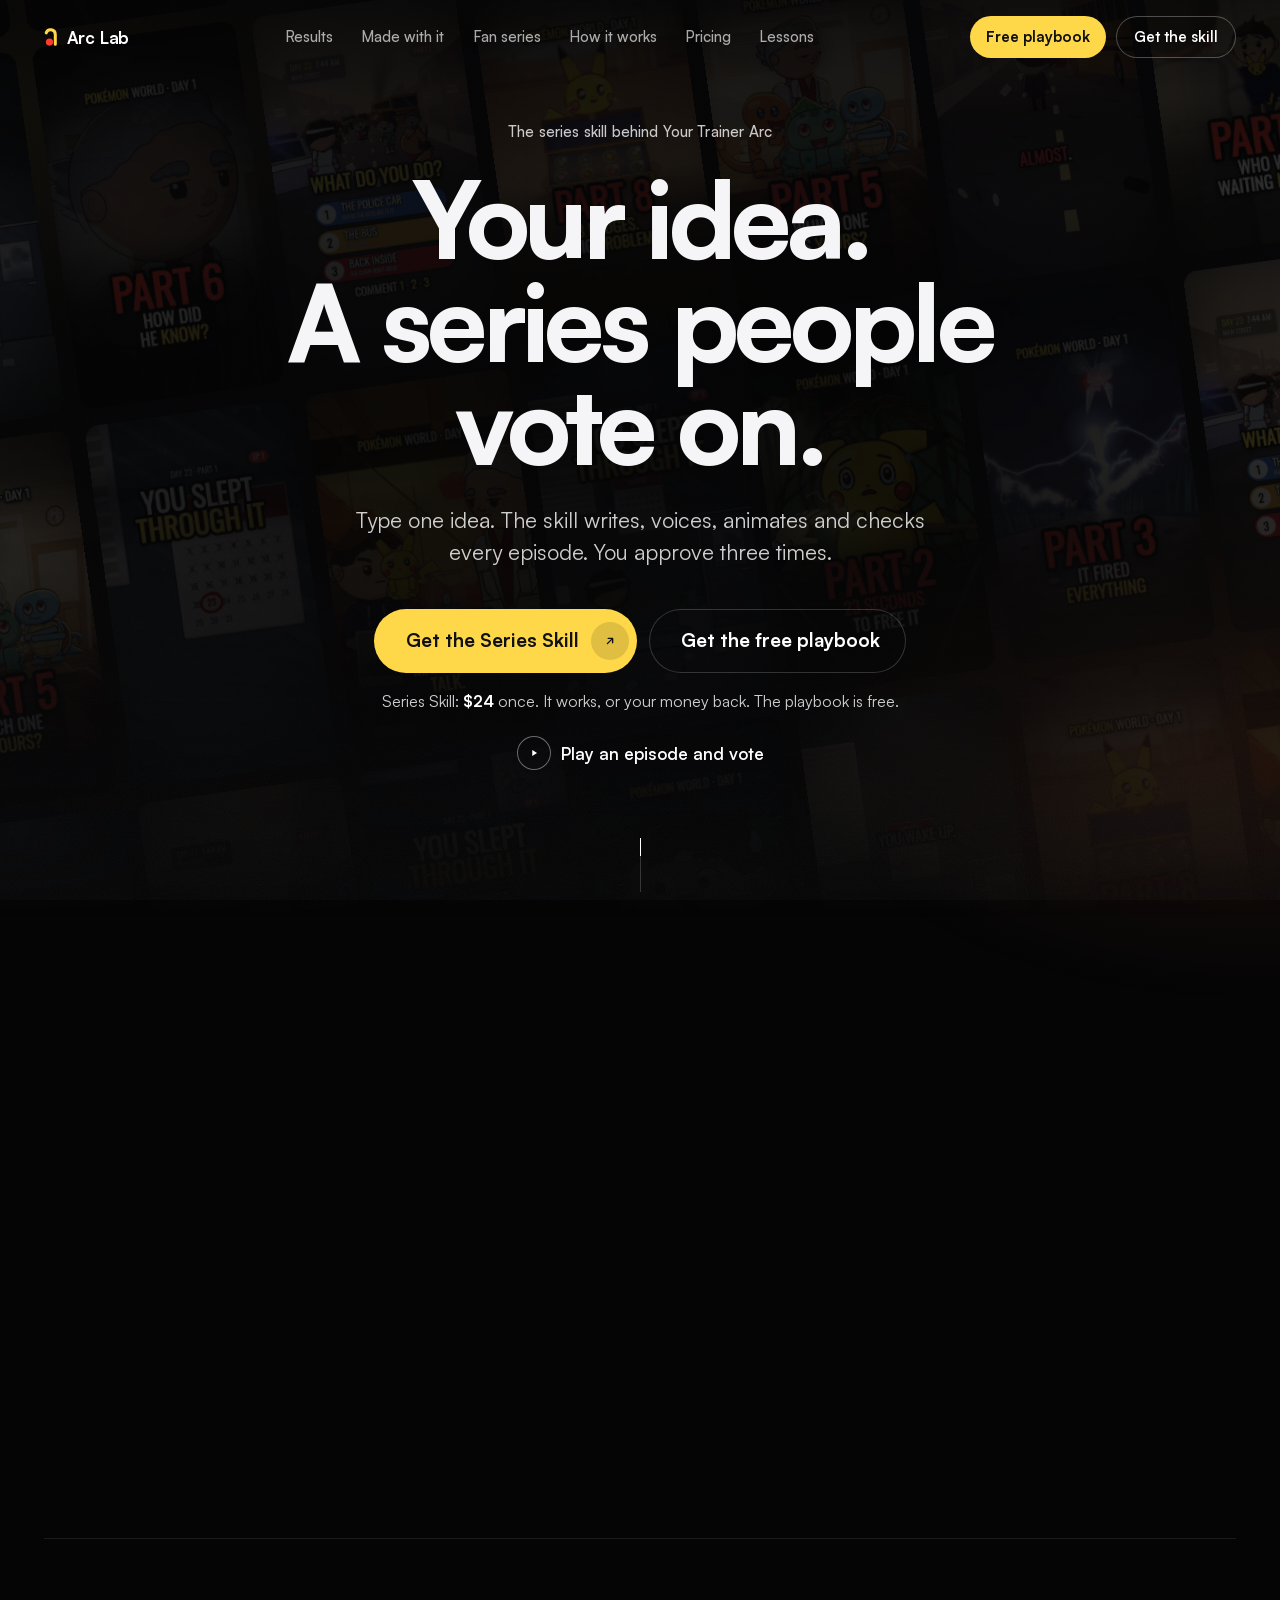
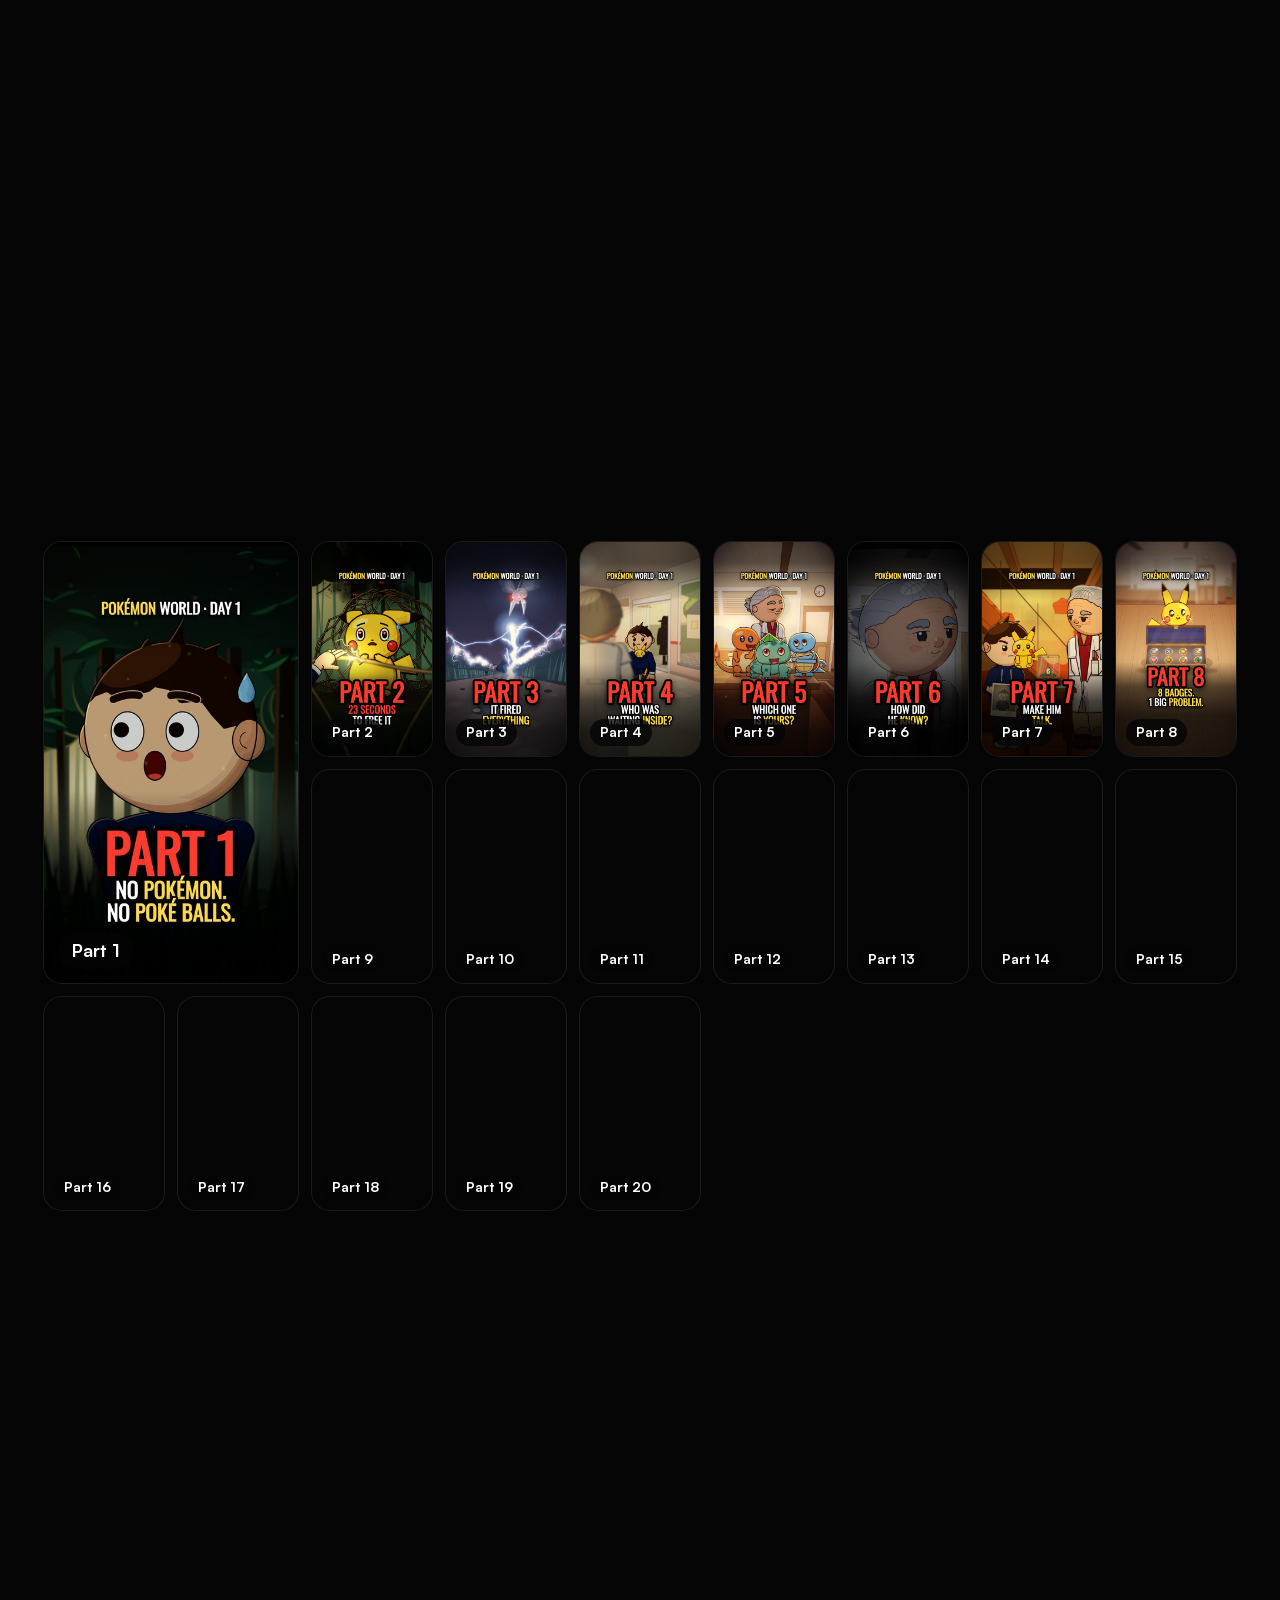
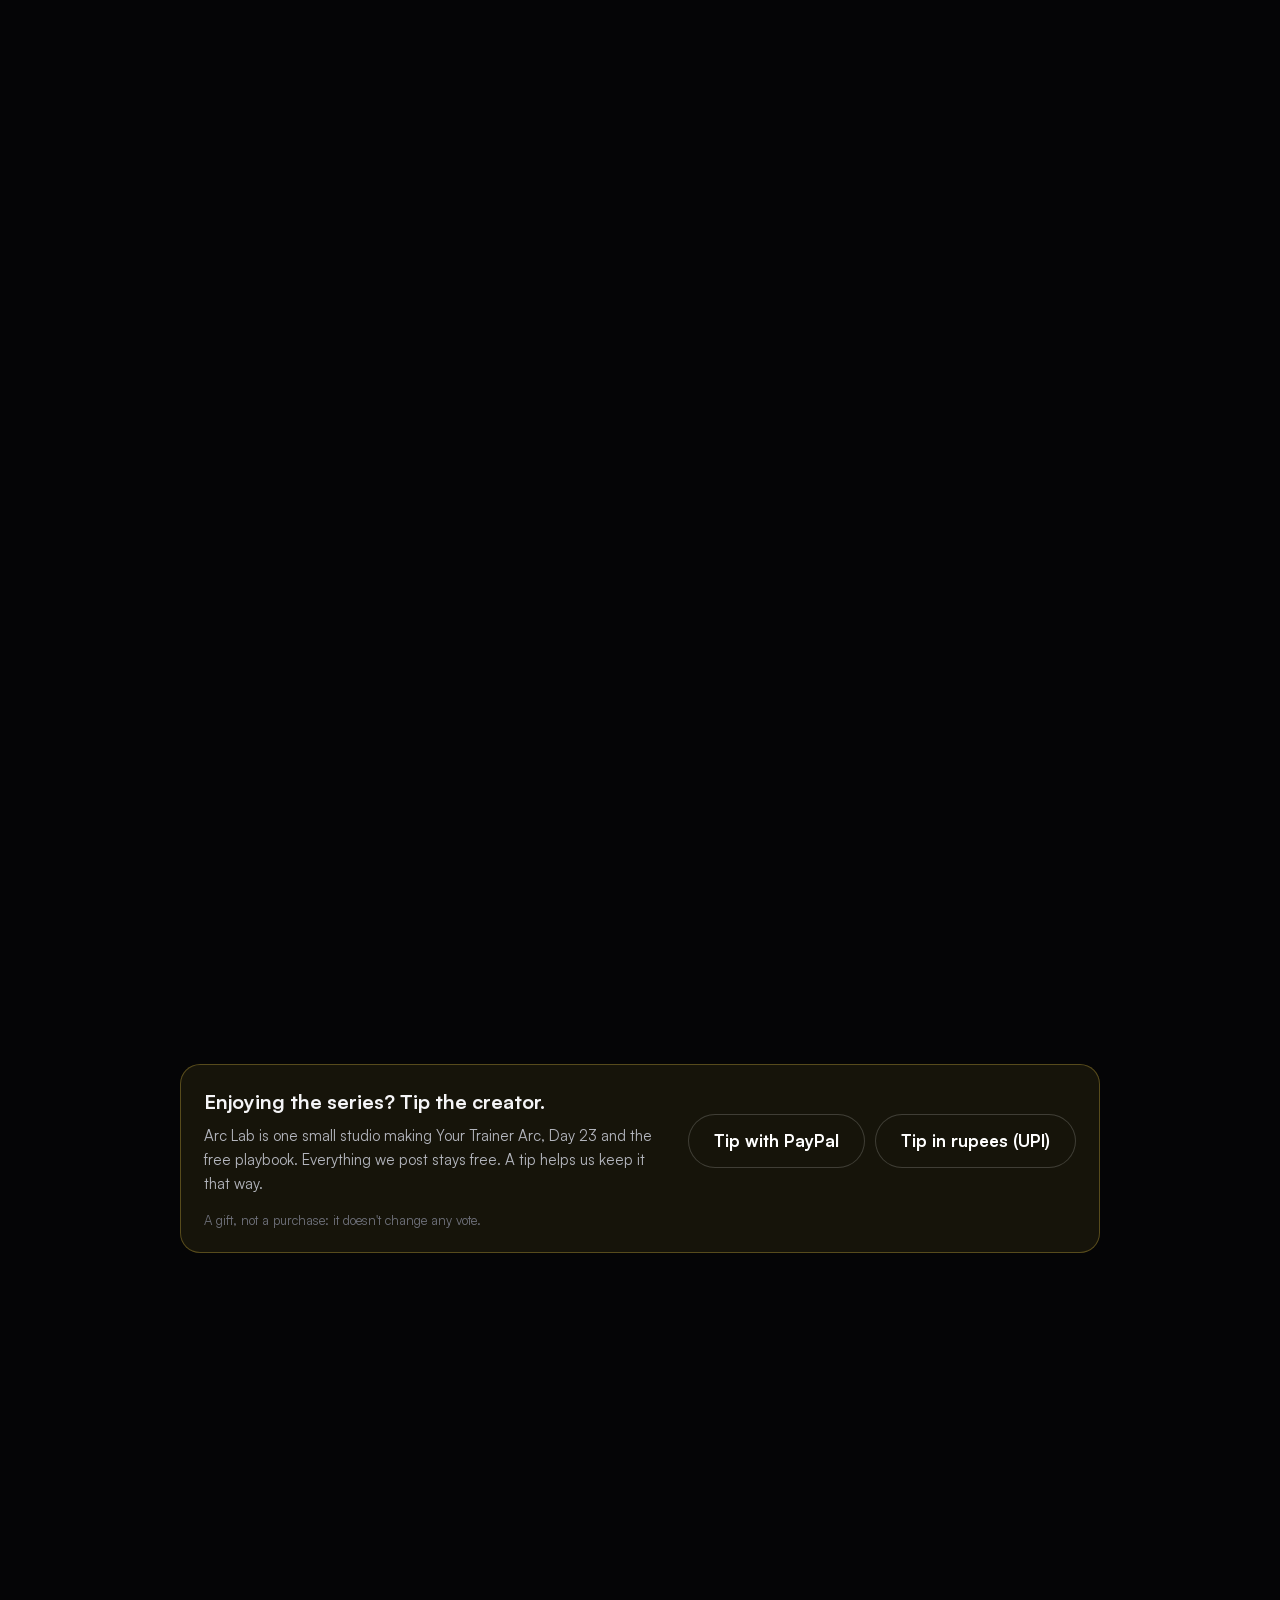
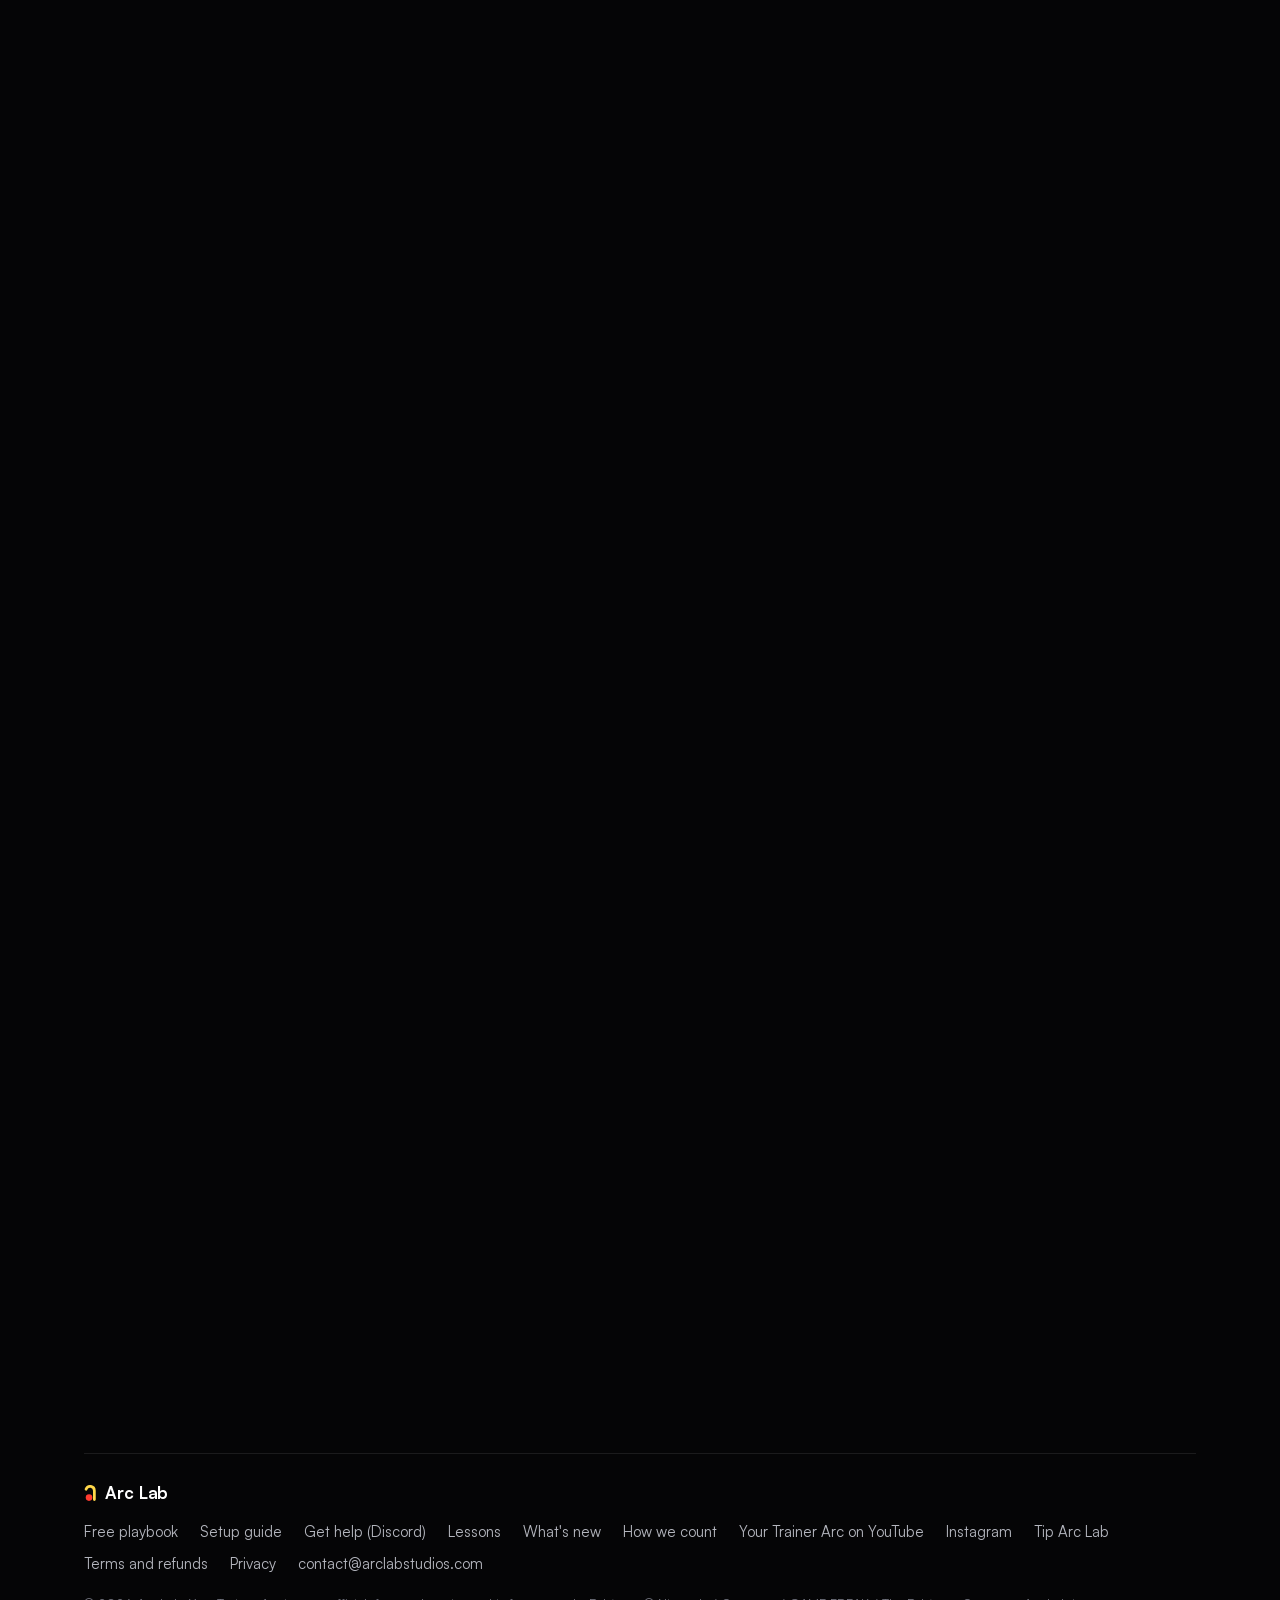
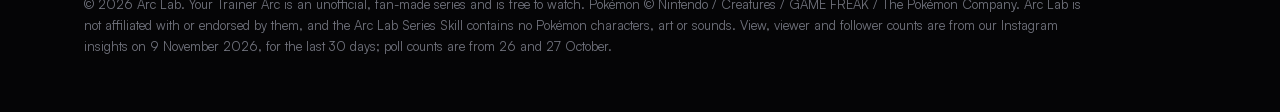
==== commit 0f31b447: "Skill 1.1: What's New, free voice on home, setup guide and terms Co-Authored-By: Claude Opus 5.5 <no" ====
--- a/index.html
+++ b/index.html
@@ -271,7 +271,7 @@
     <dl class="honest-grid rv">
       <div><dt>A computer</dt><dd>Windows 10/11 or macOS 13+, about 2 GB free. No graphics card needed.</dd></div>
       <div><dt>Claude</dt><dd>Claude Code with a paid Claude plan (Pro or Max) or an API key. With a key, usage adds up, so set a spending limit.</dd></div>
-      <div><dt>Voices</dt><dd>An ElevenLabs account: free to try, paid if you publish commercially. A free voice that runs on your computer is in testing.</dd></div>
+      <div><dt>Voices</dt><dd>Nothing extra: a free voice runs on your computer (a one-time download of about 350 MB). Or use your own ElevenLabs account (paid if you publish commercially) or another voice service you have a key for.</dd></div>
       <div><dt>Your time</dt><dd>About 10 minutes to set up (<a href="start.html">guide</a>). Then a few hours of the skill working per episode, mostly without you. Your part: the idea and three approvals.</dd></div>
       <div><dt>No promised views</dt><dd>No one can honestly promise a hit. We show our real numbers instead.</dd></div>
       <div><dt>It isn't a Pokémon kit</dt><dd>Your Trainer Arc is our fan series. The skill ships with original characters only.</dd></div>
@@ -363,10 +363,10 @@
     <h2 id="faq-h" class="statement-sm rv">Questions.</h2>
     <div class="faq rv">
       <details><summary>Do I need to know how to code?</summary><p>No. The skill writes and runs the code. You make the creative calls and approve three times per episode.</p></details>
-      <details><summary>What do I need?</summary><p>A Windows or Mac computer, Claude Code with a paid Claude plan or an API key, and an ElevenLabs account for the voices. <a href="#need">What it really takes</a> has the details, and the <a href="start.html">setup guide</a> shows every step before you buy.</p></details>
+      <details><summary>What do I need?</summary><p>A Windows or Mac computer, and Claude Code with a paid Claude plan or an API key. The voices can be free: one runs on your own computer. <a href="#need">What it really takes</a> has the details, and the <a href="start.html">setup guide</a> shows every step before you buy.</p></details>
       <details><summary>Can I use it without a paid Claude plan?</summary><p>Yes: instead of a paid Claude plan (Pro or Max), you can use a pay-as-you-go Claude API key. An episode takes a few hours of the skill working, so the usage adds up, and we haven't measured what one episode costs: set a spending limit in your API account and check your usage after your first episode. We only list setups we know work: for the Series Skill, other AI apps and free AI services aren't supported. No Claude Code at all? Start with the free playbook.</p></details>
-      <details><summary>Do I need ElevenLabs?</summary><p>Yes, in this version: every episode is built around its narration, voiced with ElevenLabs stock voices. It's free to try, and you need a paid ElevenLabs plan if you'll publish commercially. A free voice that runs on your own computer is in testing and will come as a free update. Music and sound effects never need ElevenLabs.</p></details>
-      <details><summary>Is this AI video?</summary><p>No. Our rendering code draws every frame: characters, sets, camera and lighting. No AI model makes the pictures. The narration uses stock voices from your own ElevenLabs account, with no voice cloning.</p></details>
+      <details><summary>Do I need ElevenLabs?</summary><p>No. Since version 1.1 the skill comes with a free voice that runs on your own computer: no key, no cost, a one-time download of about 350 MB. You can still use ElevenLabs on your own key (a paid plan if you'll publish commercially), or another voice service you already pay for. Music and sound effects never need a voice service.</p></details>
+      <details><summary>Is this AI video?</summary><p>No. Our rendering code draws every frame: characters, sets, camera and lighting. No AI model makes the pictures. The narration uses the free voice on your computer, or stock voices from your own ElevenLabs account, with no voice cloning.</p></details>
       <details><summary>How do I get it after paying?</summary><p>Straight away. Polar emails your receipt, and your order page has the download, an invite to the private GitHub repo and the Discord link for help. Then the <a href="start.html">setup guide</a> takes about 10 minutes.</p></details>
       <details><summary>How long does an episode take?</summary><p>Most of the time is the skill working: a few hours for a 30 to 40 second episode, mostly without you. Your part is the idea and three approvals.</p></details>
       <details><summary>Can I make money with what I make?</summary><p>Yes, the original episodes you make are yours. The skill itself can't be shared or resold.</p></details>
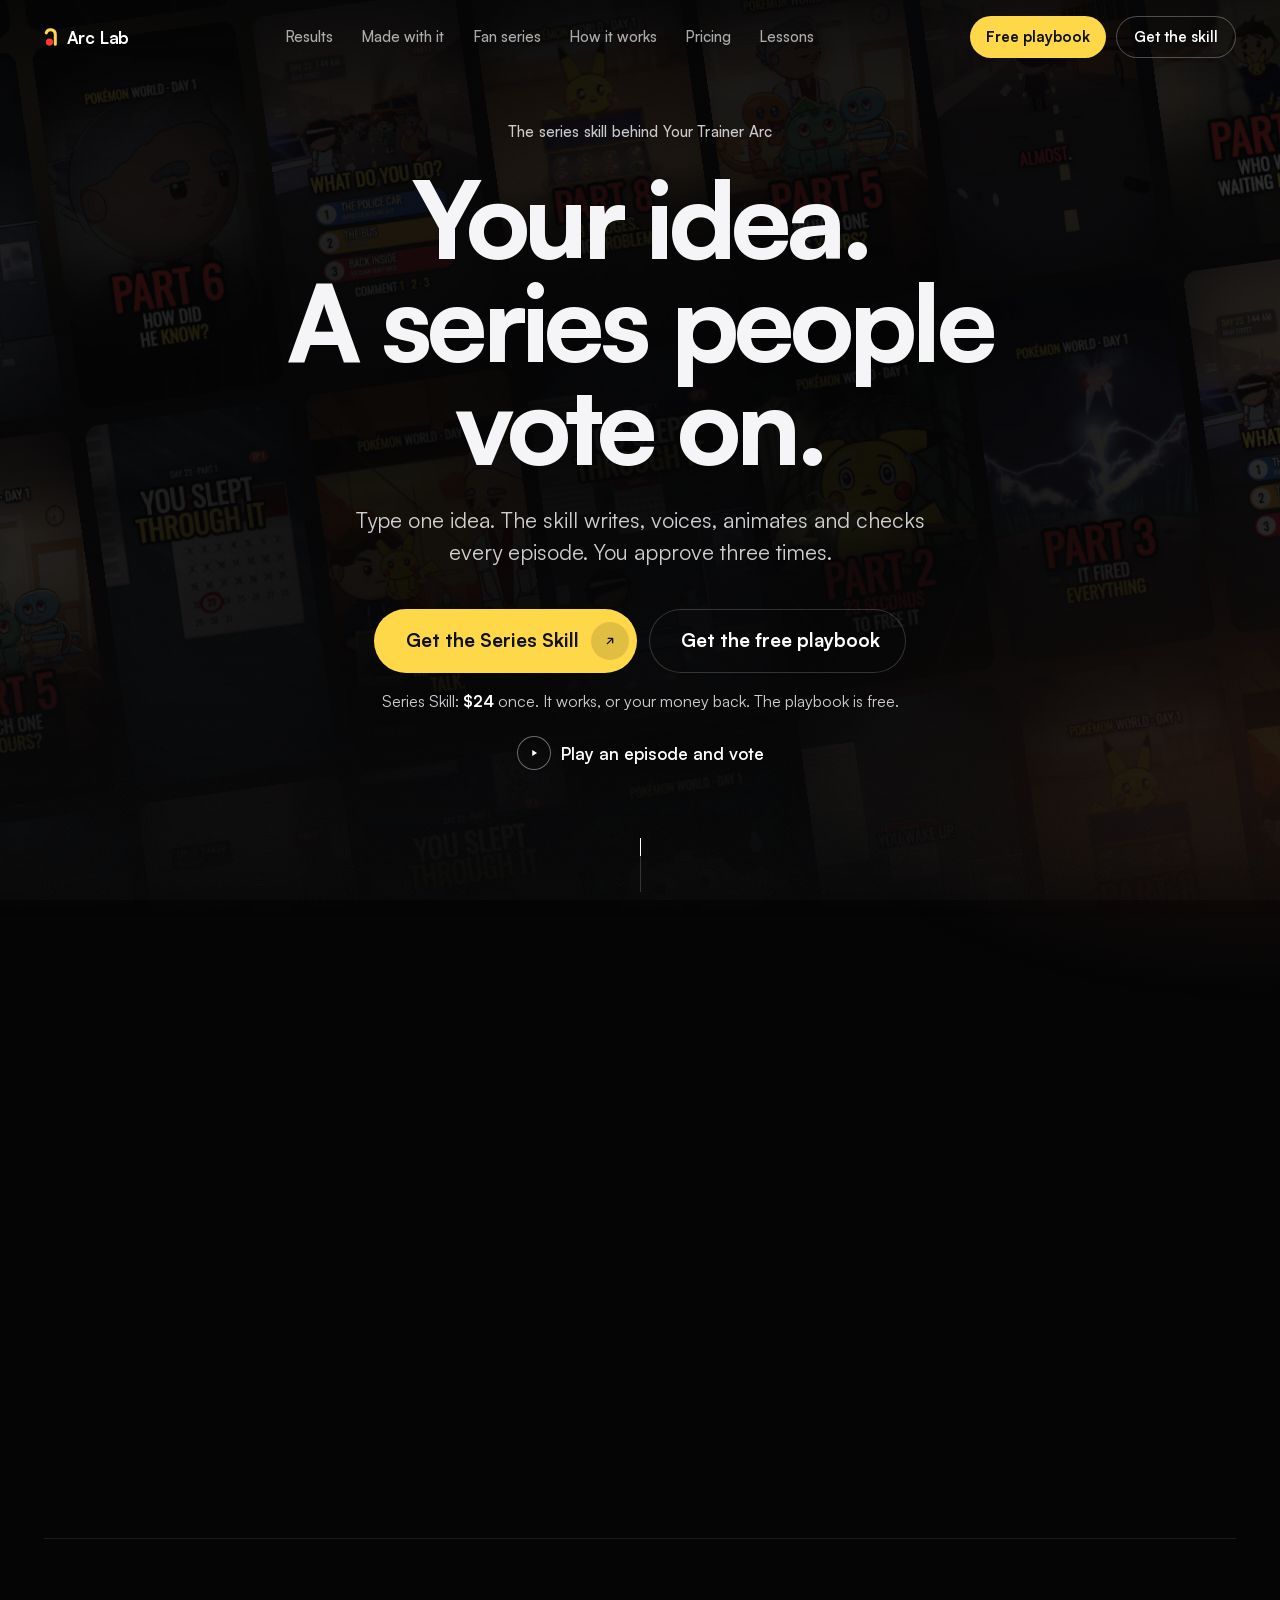
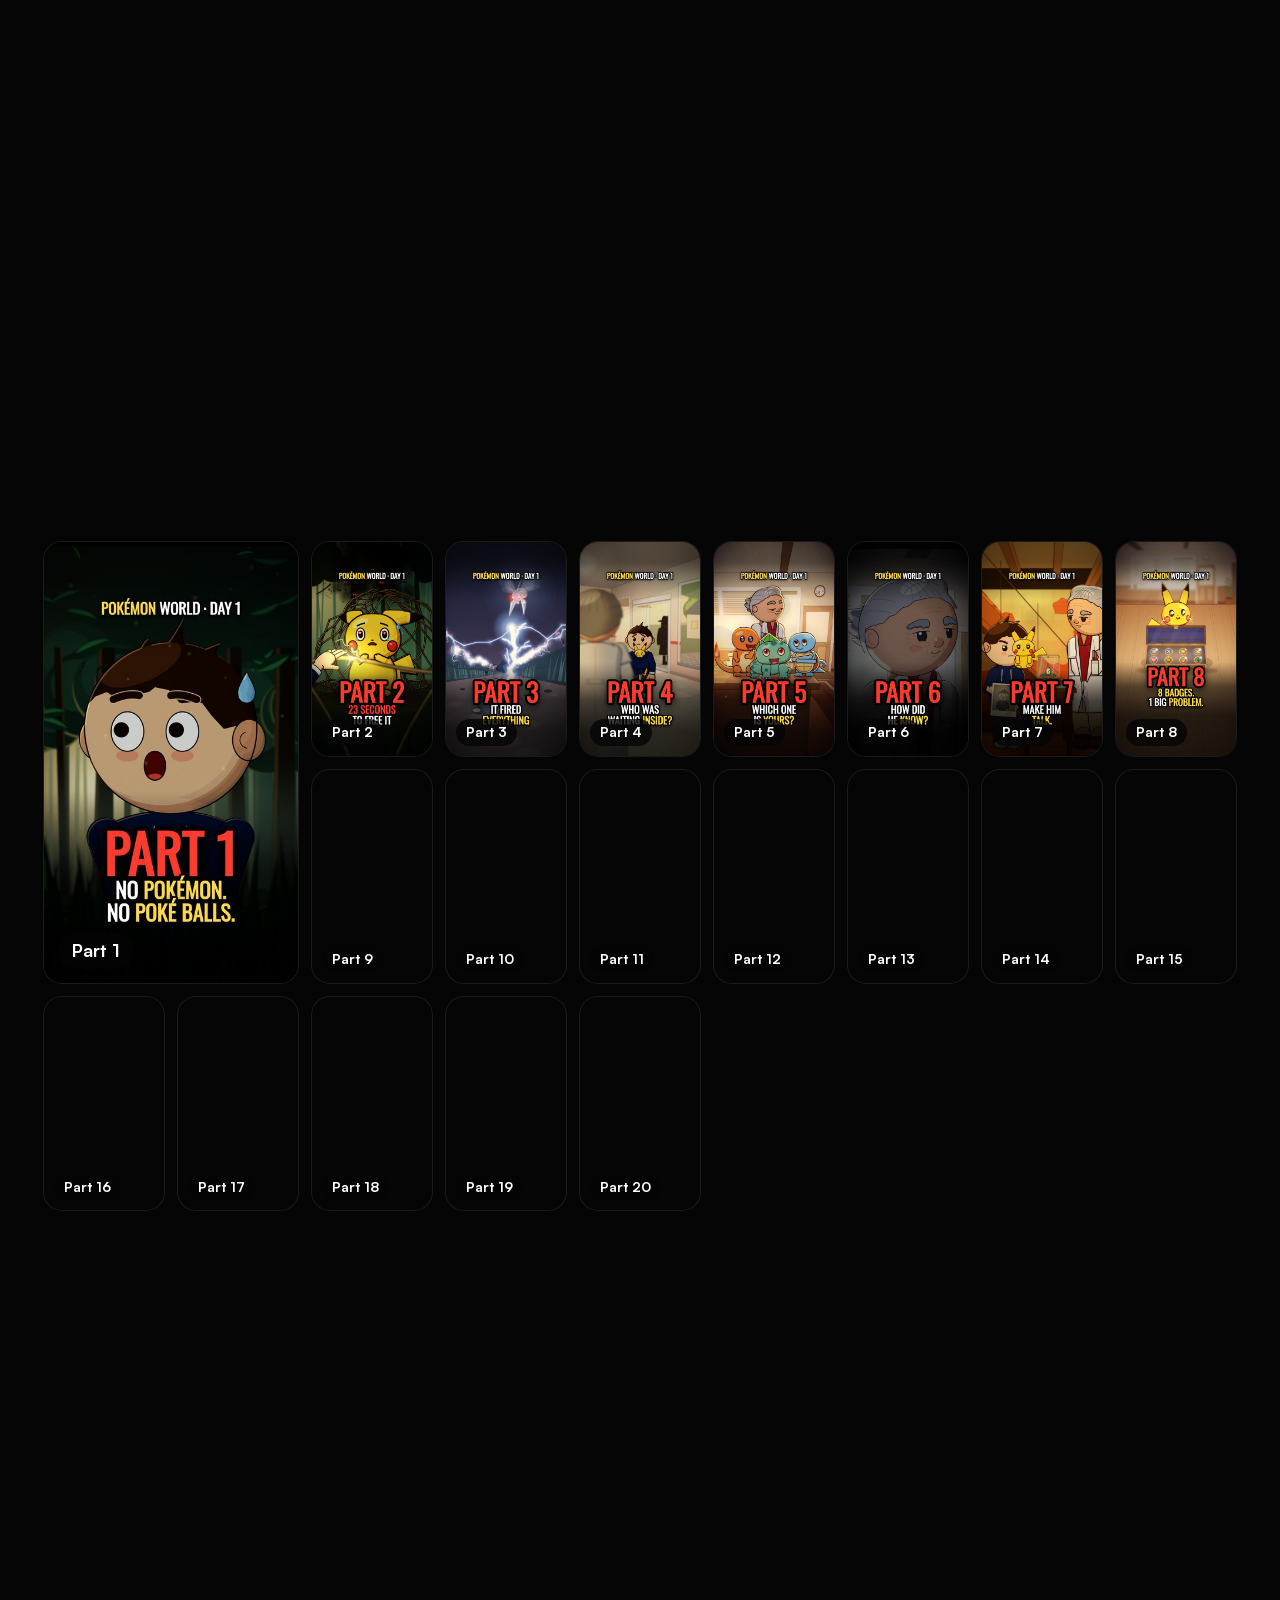
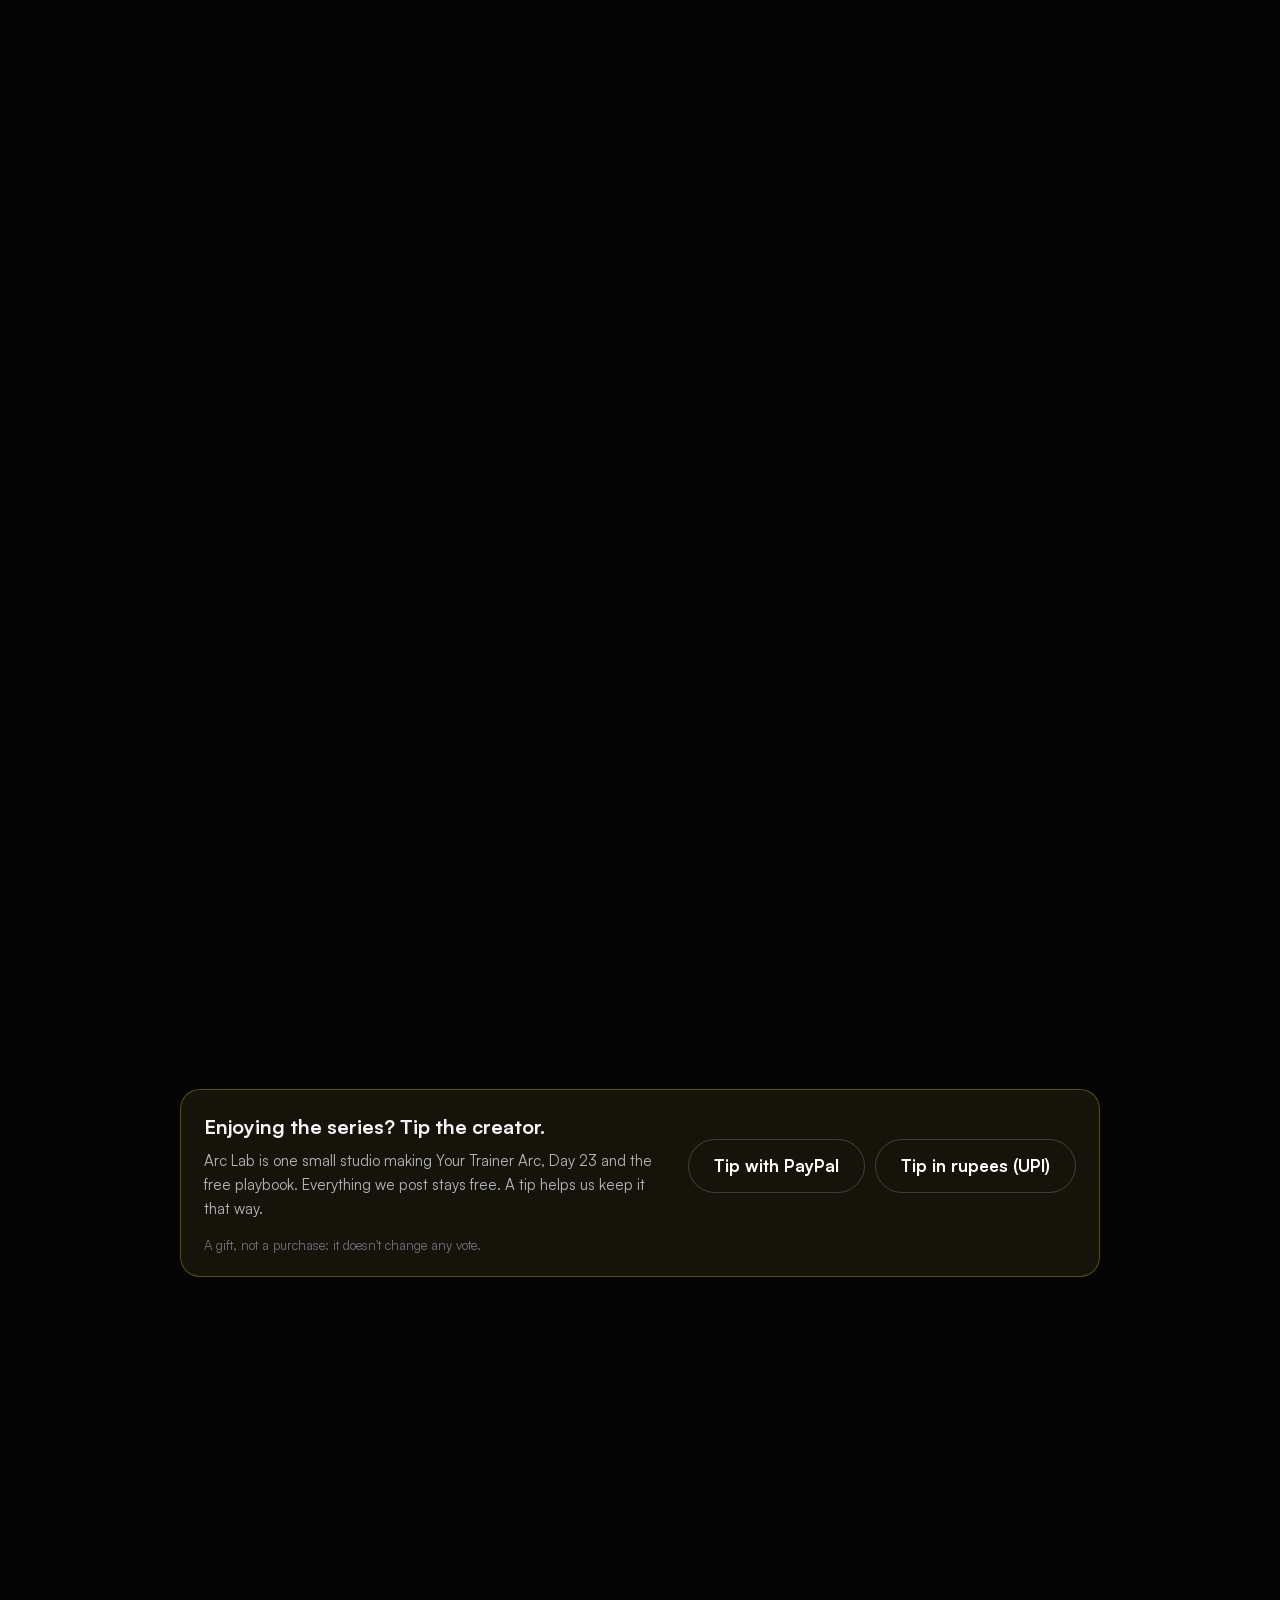
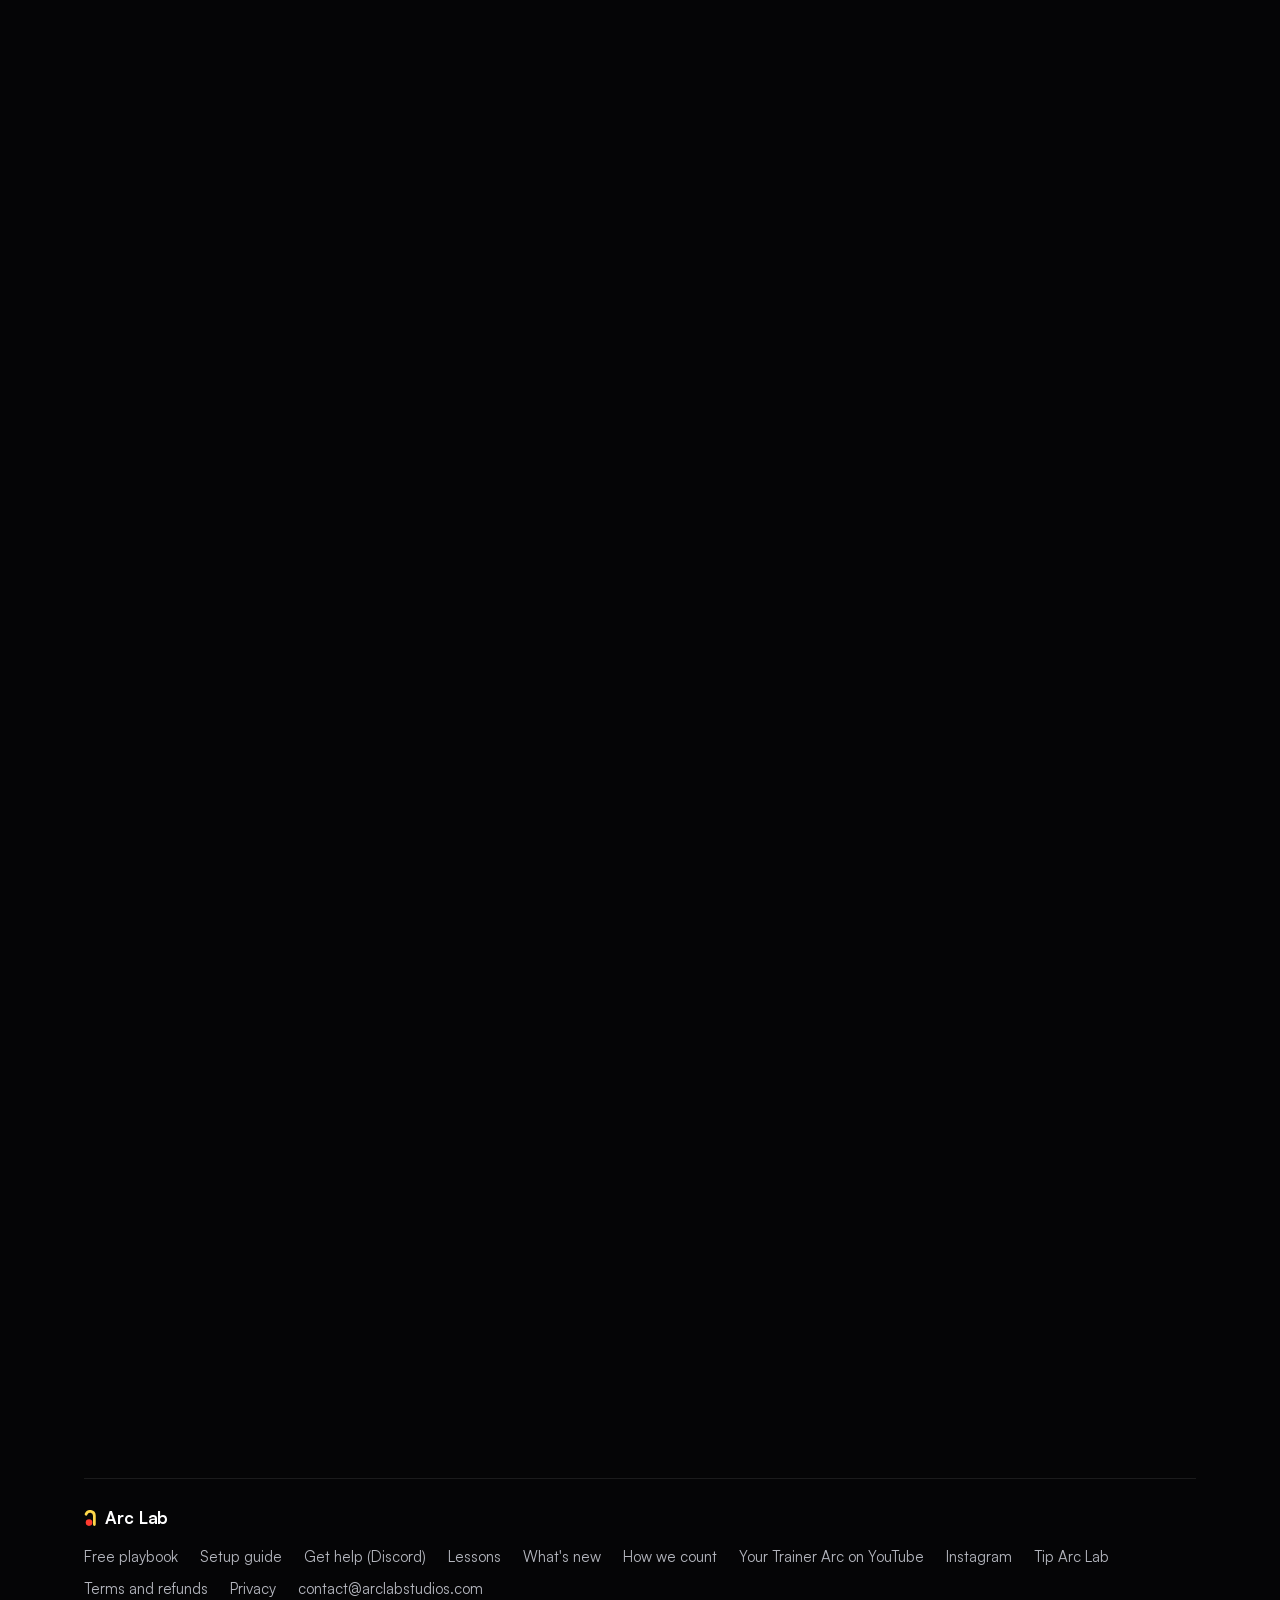
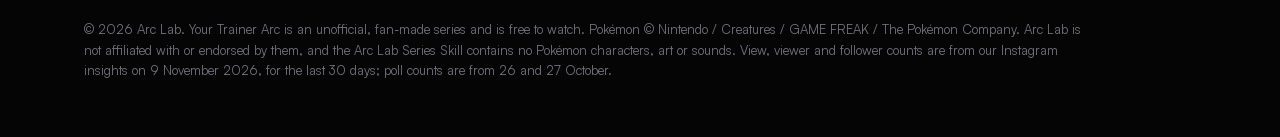
==== commit e6037c9c: "Skill 1.1: two example episodes, Trainer Arc demo in the setup guide" ====
--- a/index.html
+++ b/index.html
@@ -288,7 +288,7 @@
         <h3>Series Skill</h3>
         <p class="tier-for">The skill and engine to make your own voted series.</p>
         <p class="price" data-show="public" hidden><b>$24</b><span>one-time</span></p>
-        <ul><li>The skill and its engine: characters, sets, camera and captions drawn in code, plus an original score and a built-in sound library</li><li>An original character kit and the story templates</li><li>A complete example series: Day 23, episode 1</li><li>Setup and directing lessons</li><li>Every v1 update, and help on our Discord</li></ul>
+        <ul><li>The skill and its engine: characters, sets, camera and captions drawn in code, plus an original score and a built-in sound library</li><li>An original character kit and the story templates</li><li>Two finished example episodes: Day 23 episode 1, and "Six-Twelve" from the Trainer Arc style pack</li><li>Setup and directing lessons</li><li>Every v1 update, and help on our Discord</li></ul>
         <a class="pill" href="#pricing" data-buy="public" data-place="pricing" data-show="public" hidden>Get the Series Skill<span class="pill-ic" aria-hidden="true"><svg viewBox="0 0 16 16" width="14" height="14"><path d="M5 11 11 5M6 5h5v5" fill="none" stroke="currentColor" stroke-width="1.6" stroke-linecap="round" stroke-linejoin="round"/></svg></span></a>
         <p class="not-ready" data-show="public" hidden>Not ready yet? <a href="#join" data-join data-place="not-ready">Get the free playbook by email</a> and decide later.</p>
       </article>
